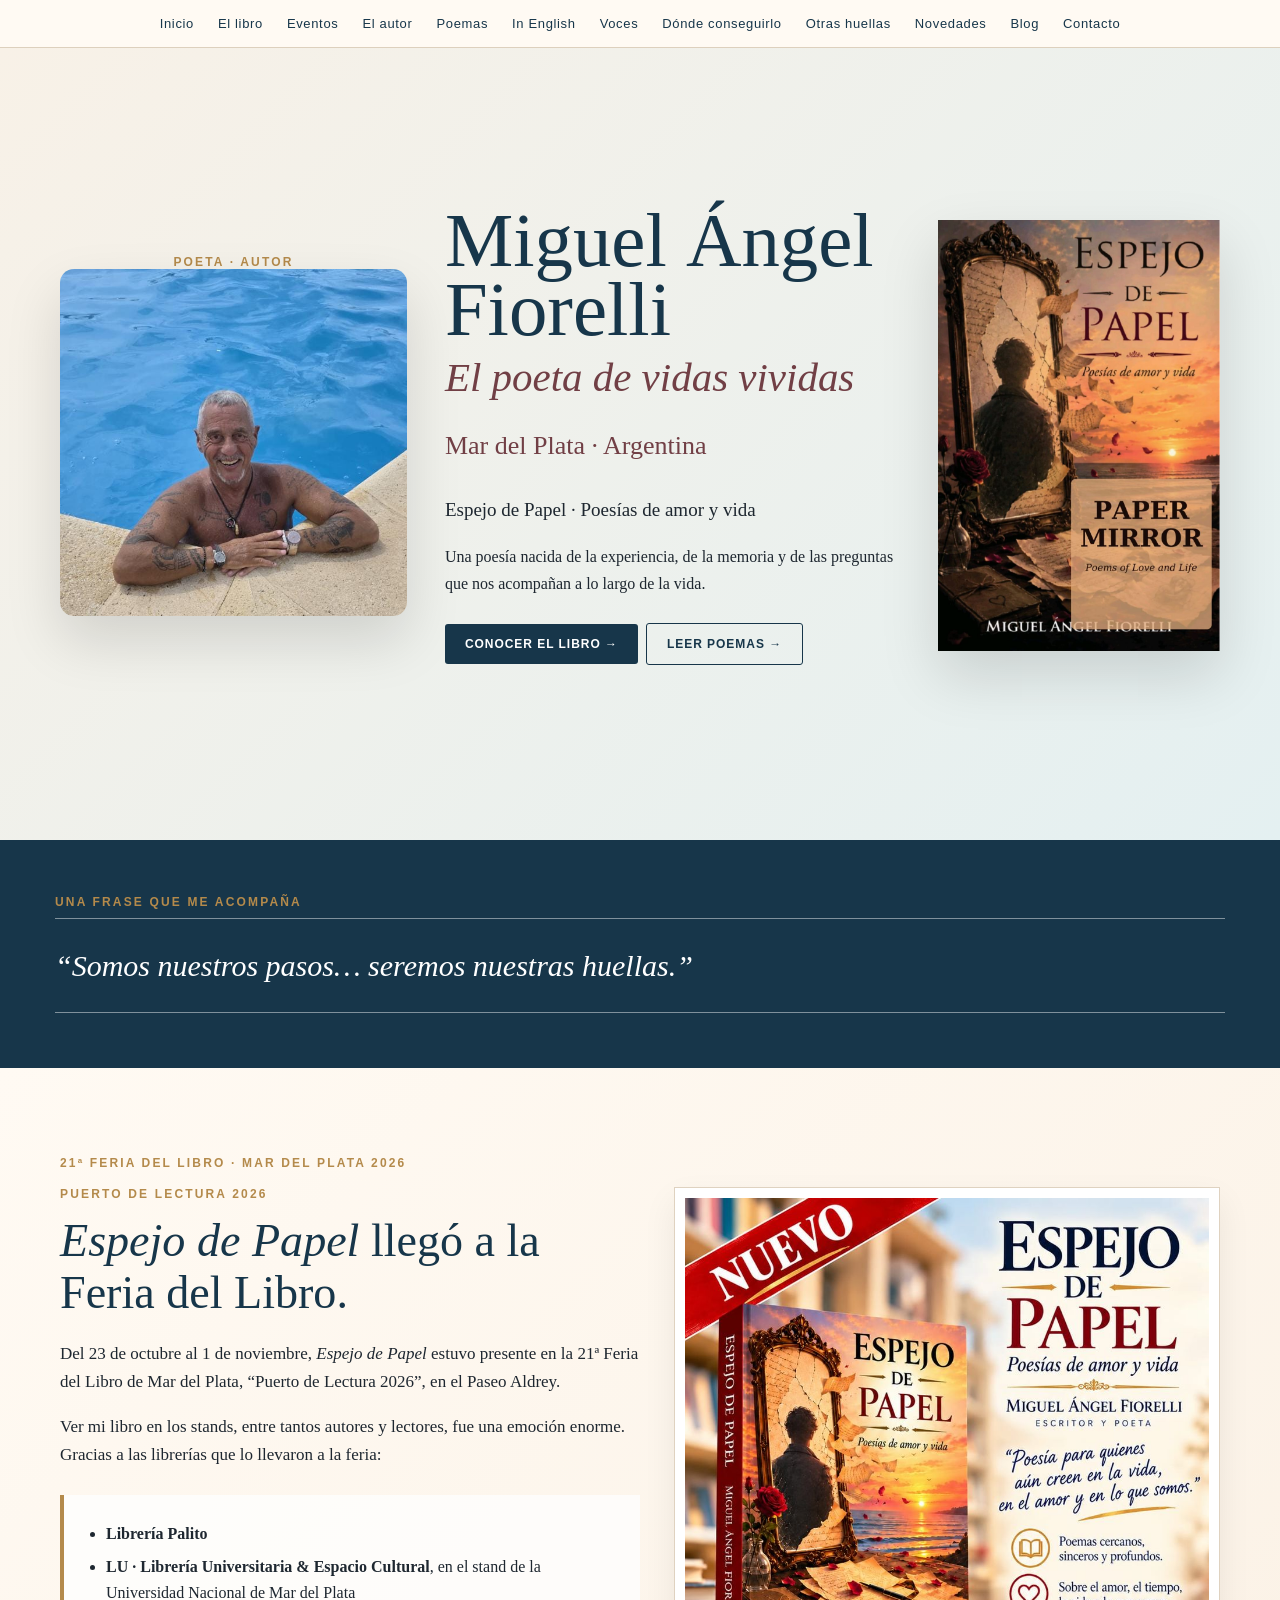
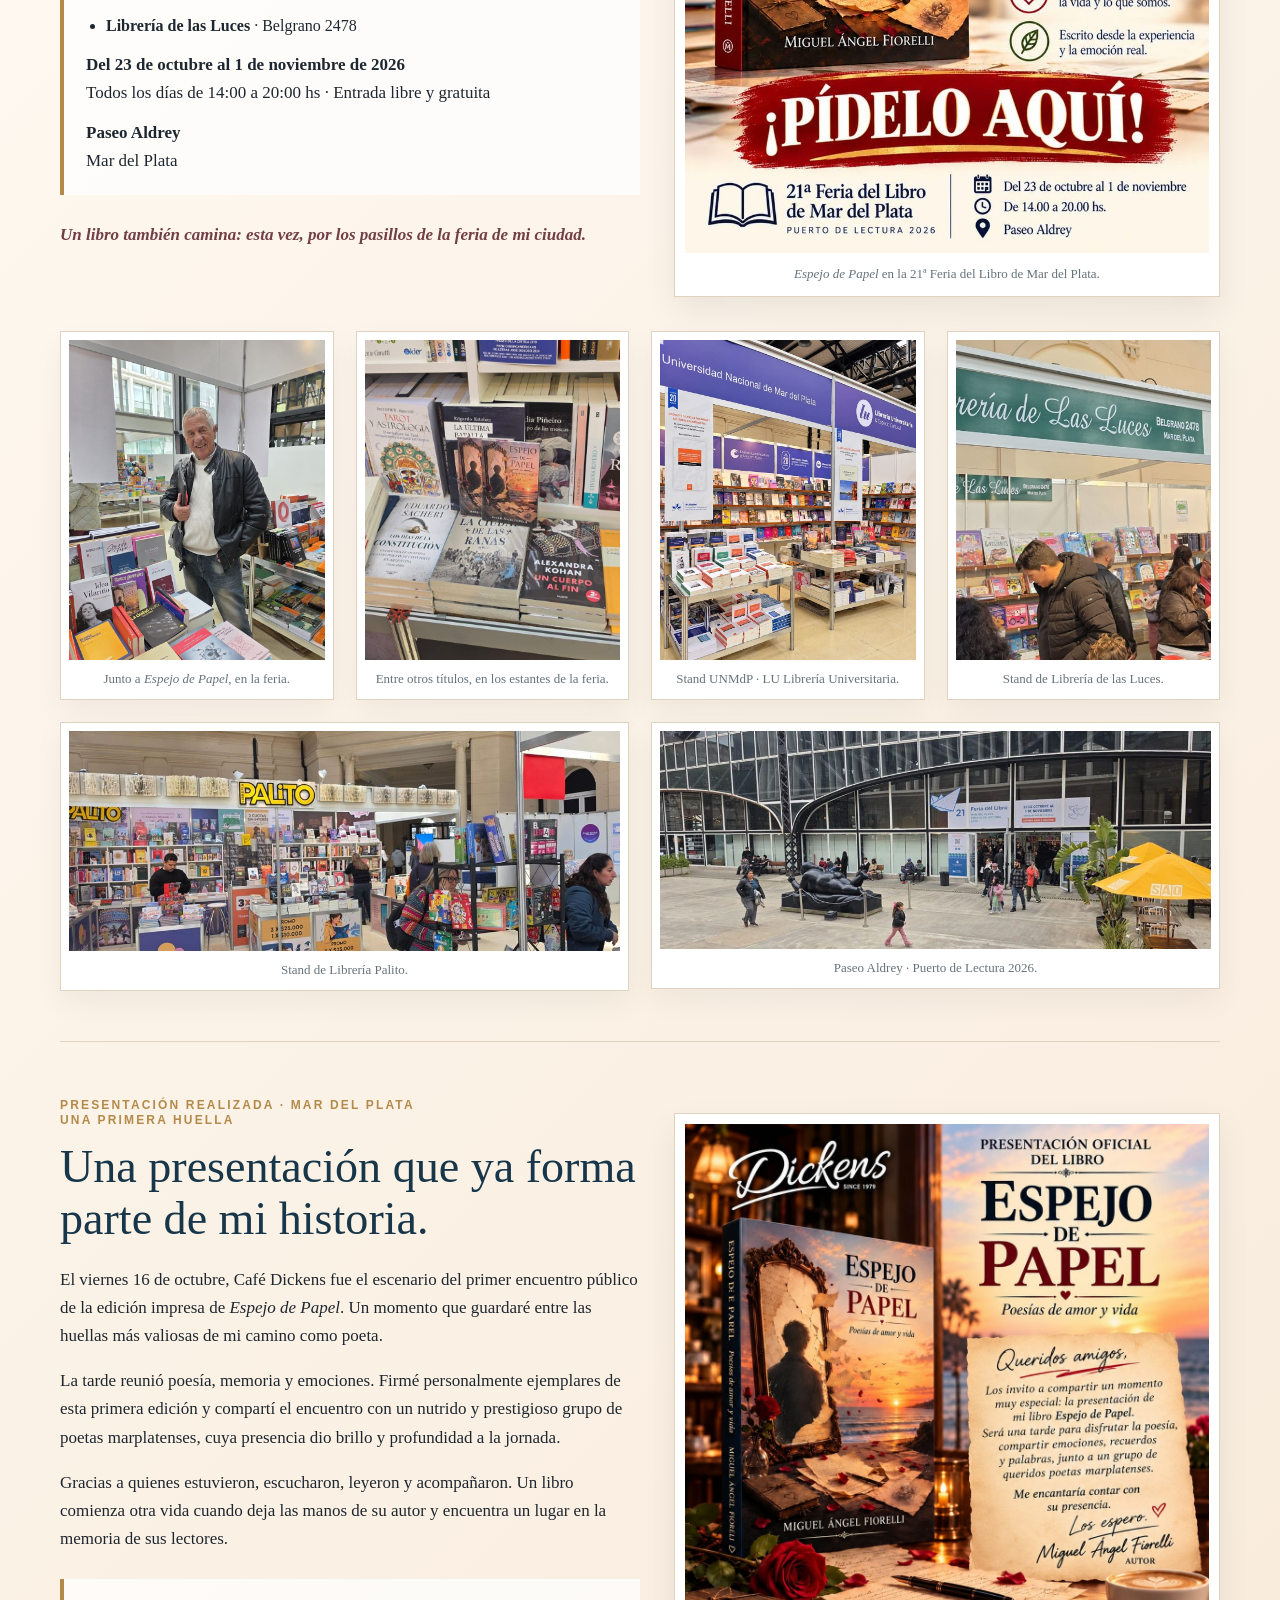
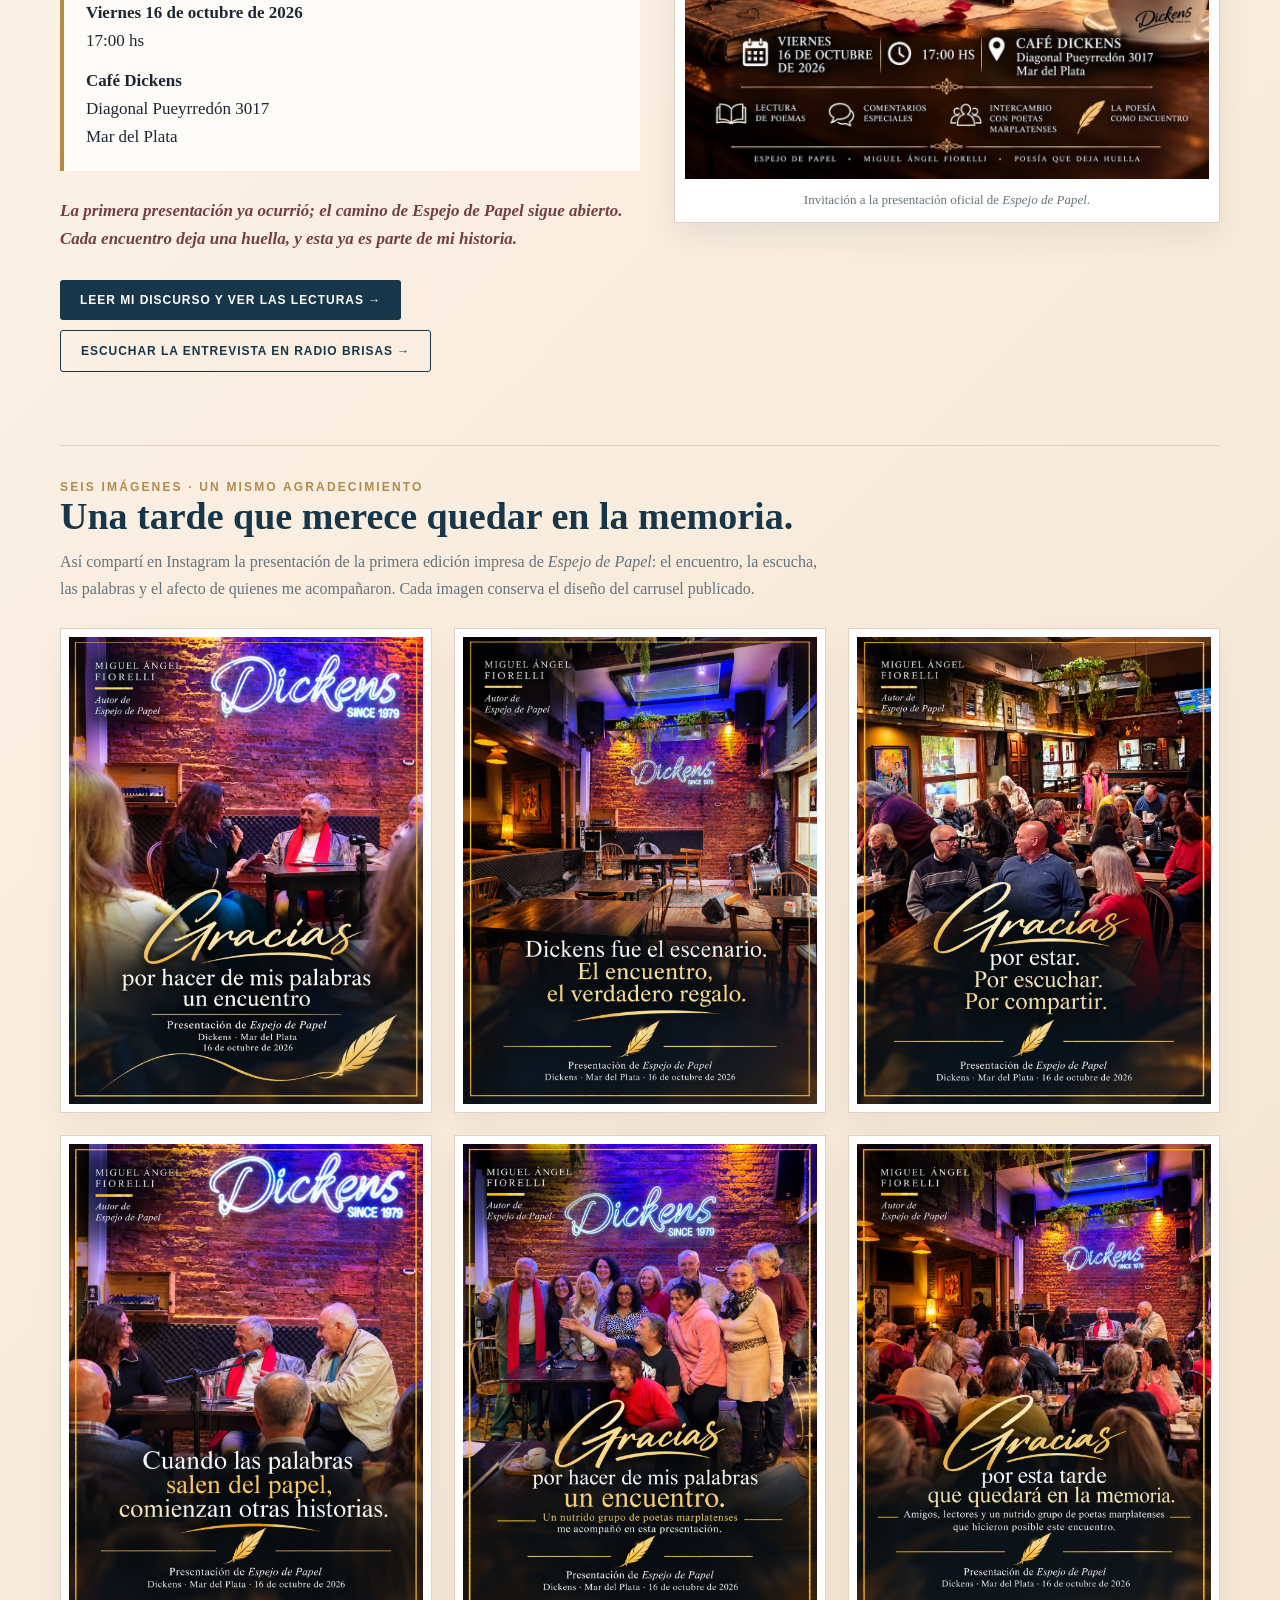
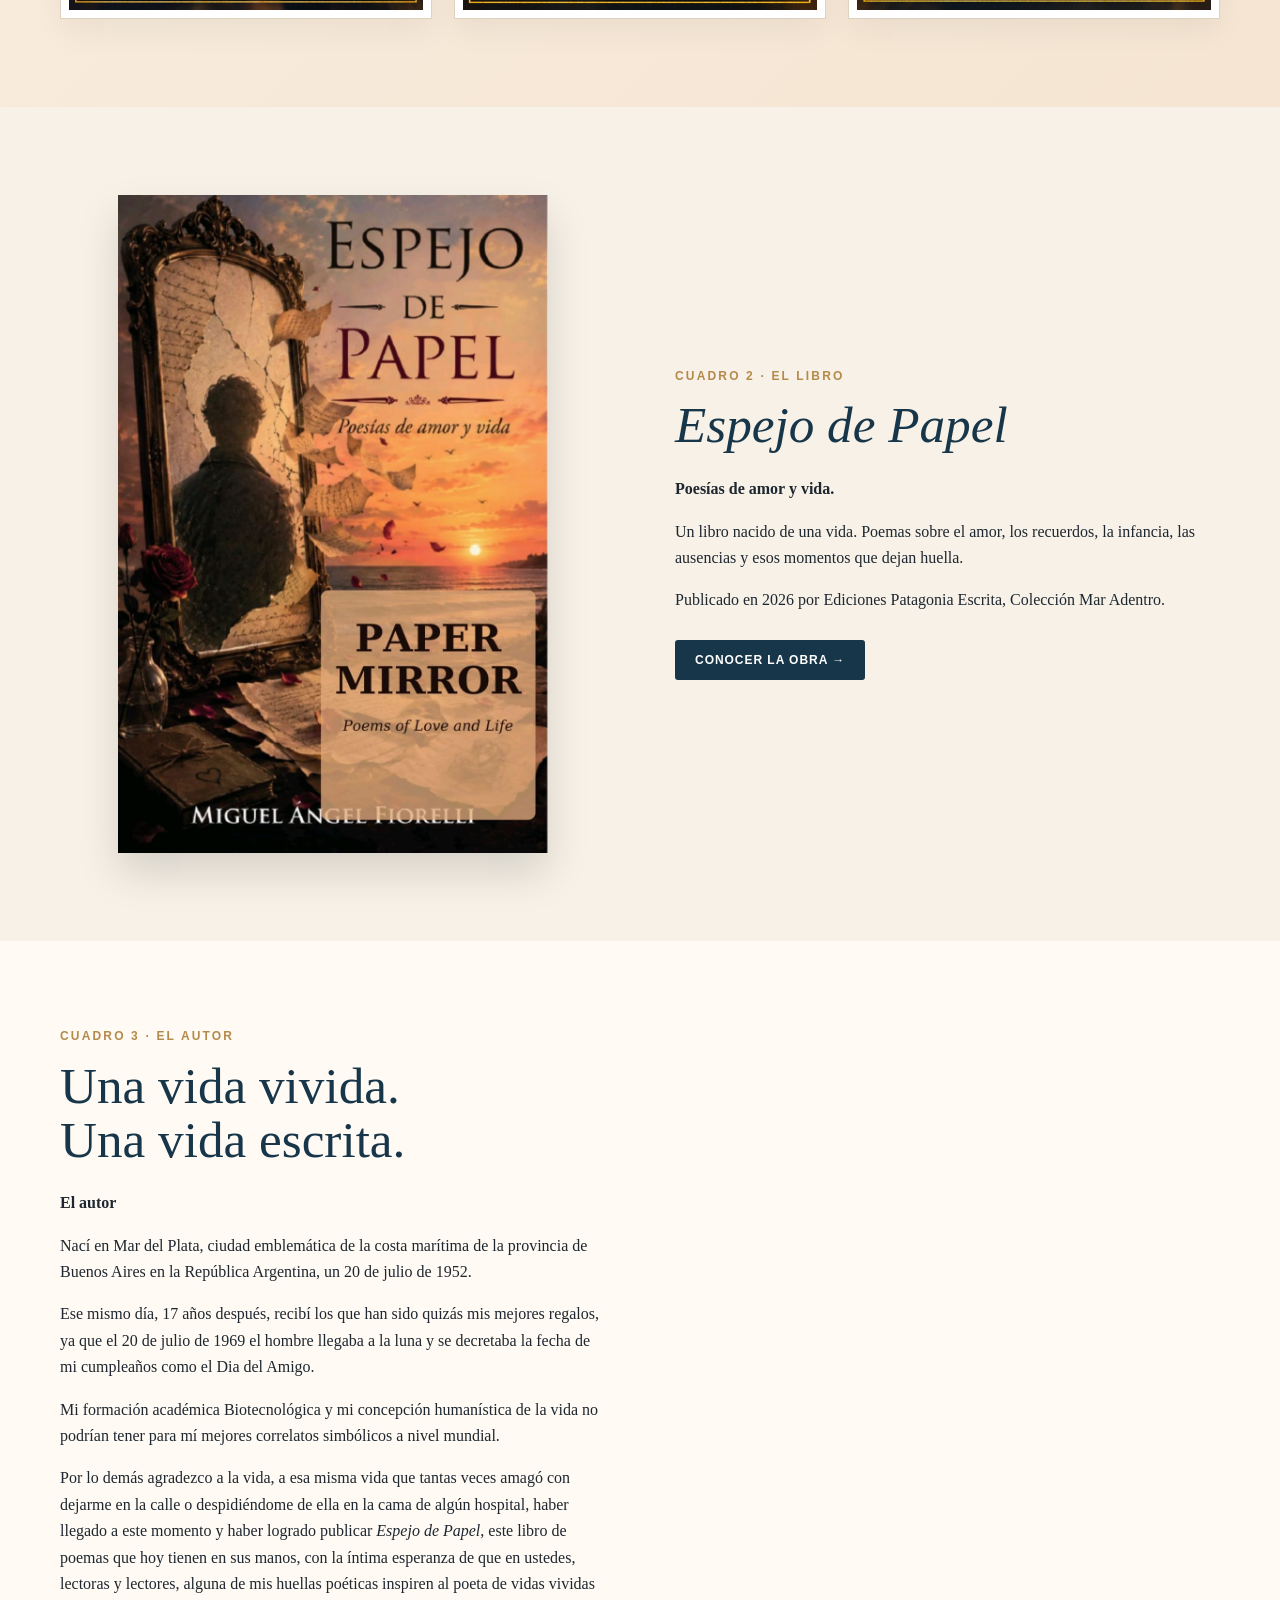
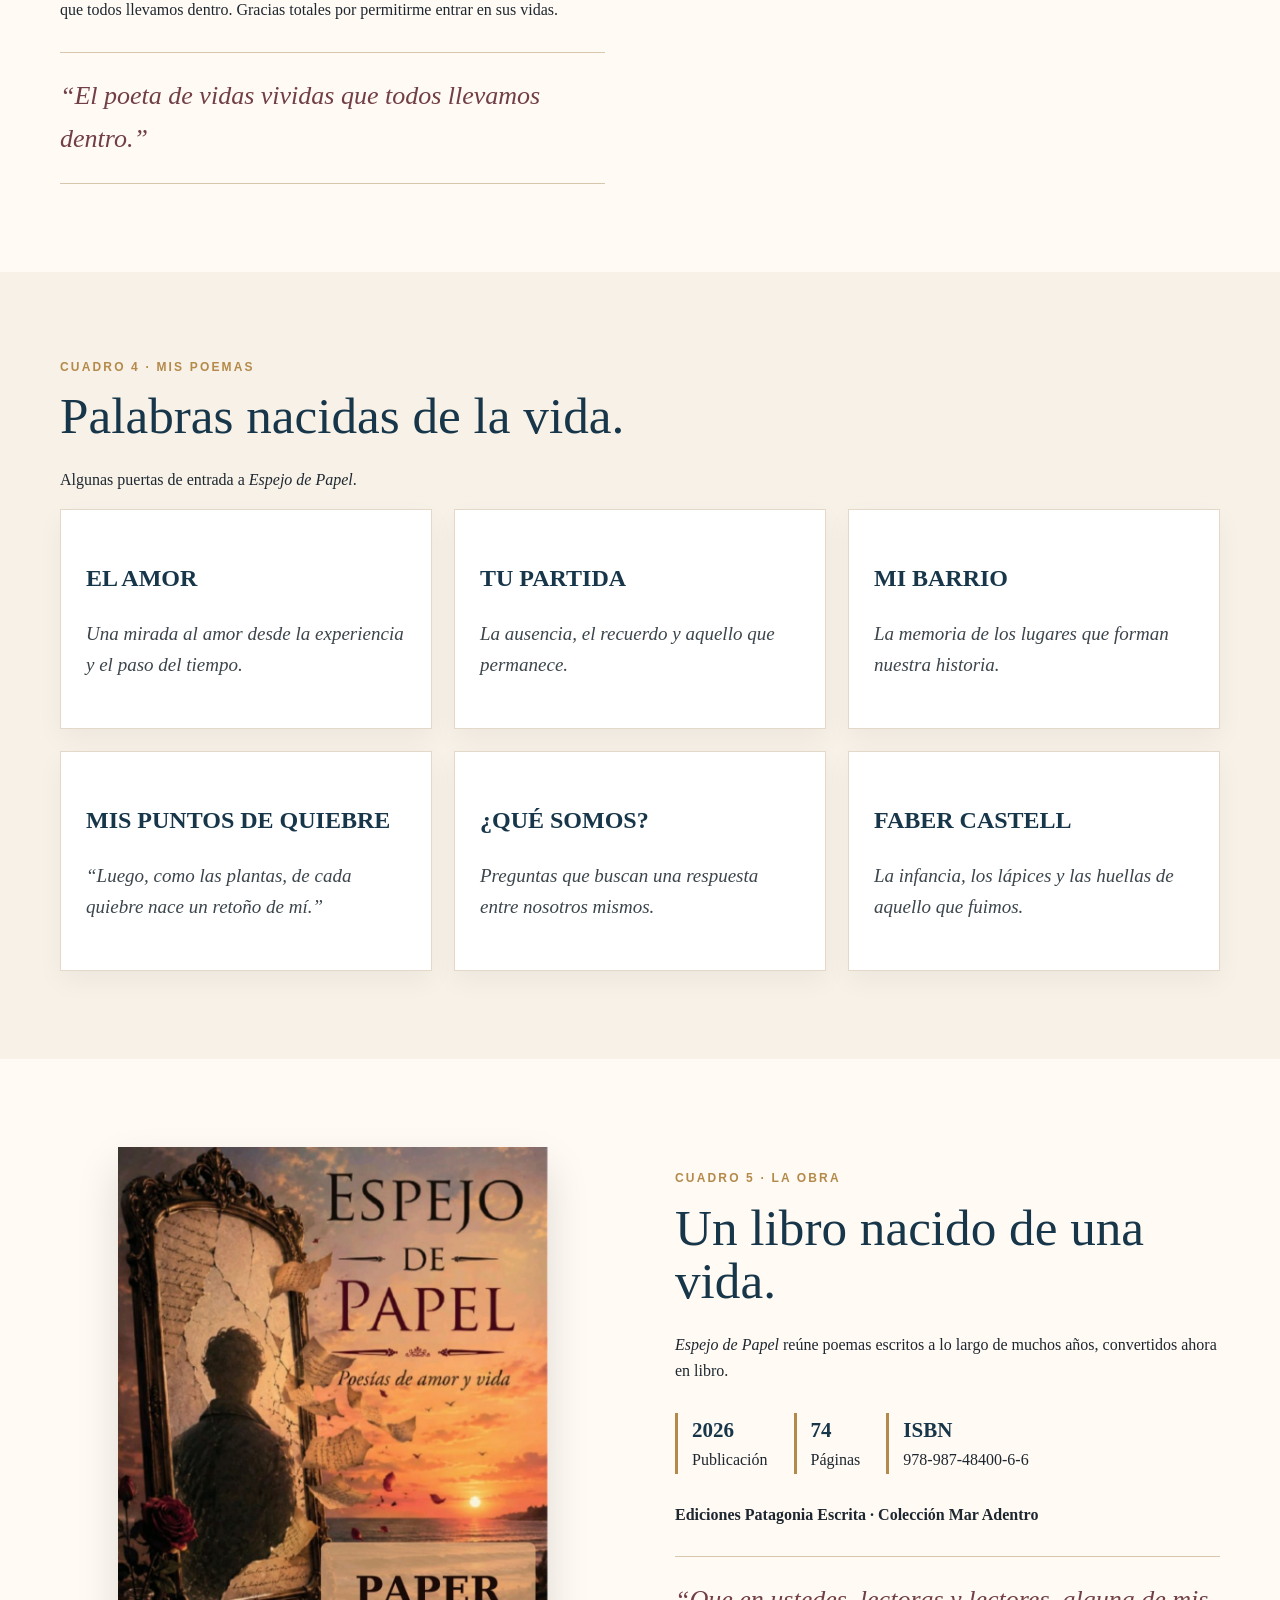
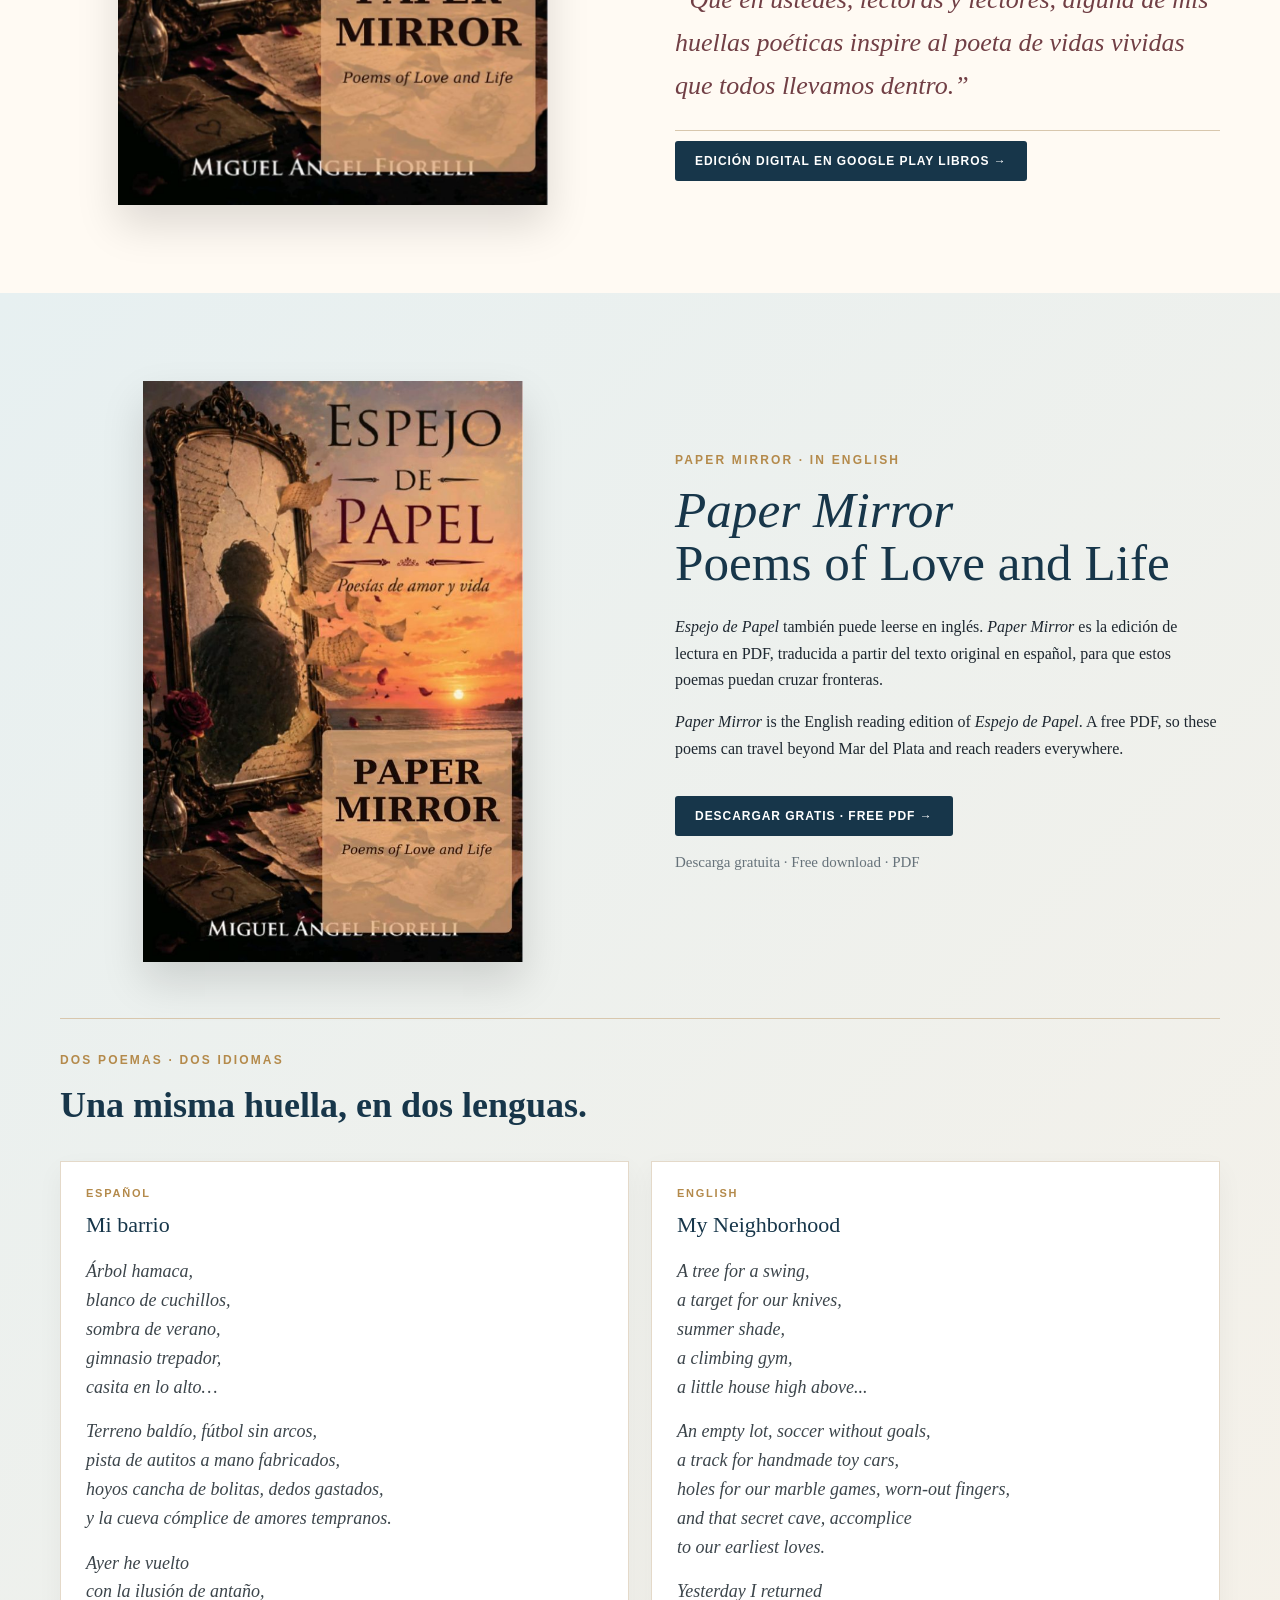
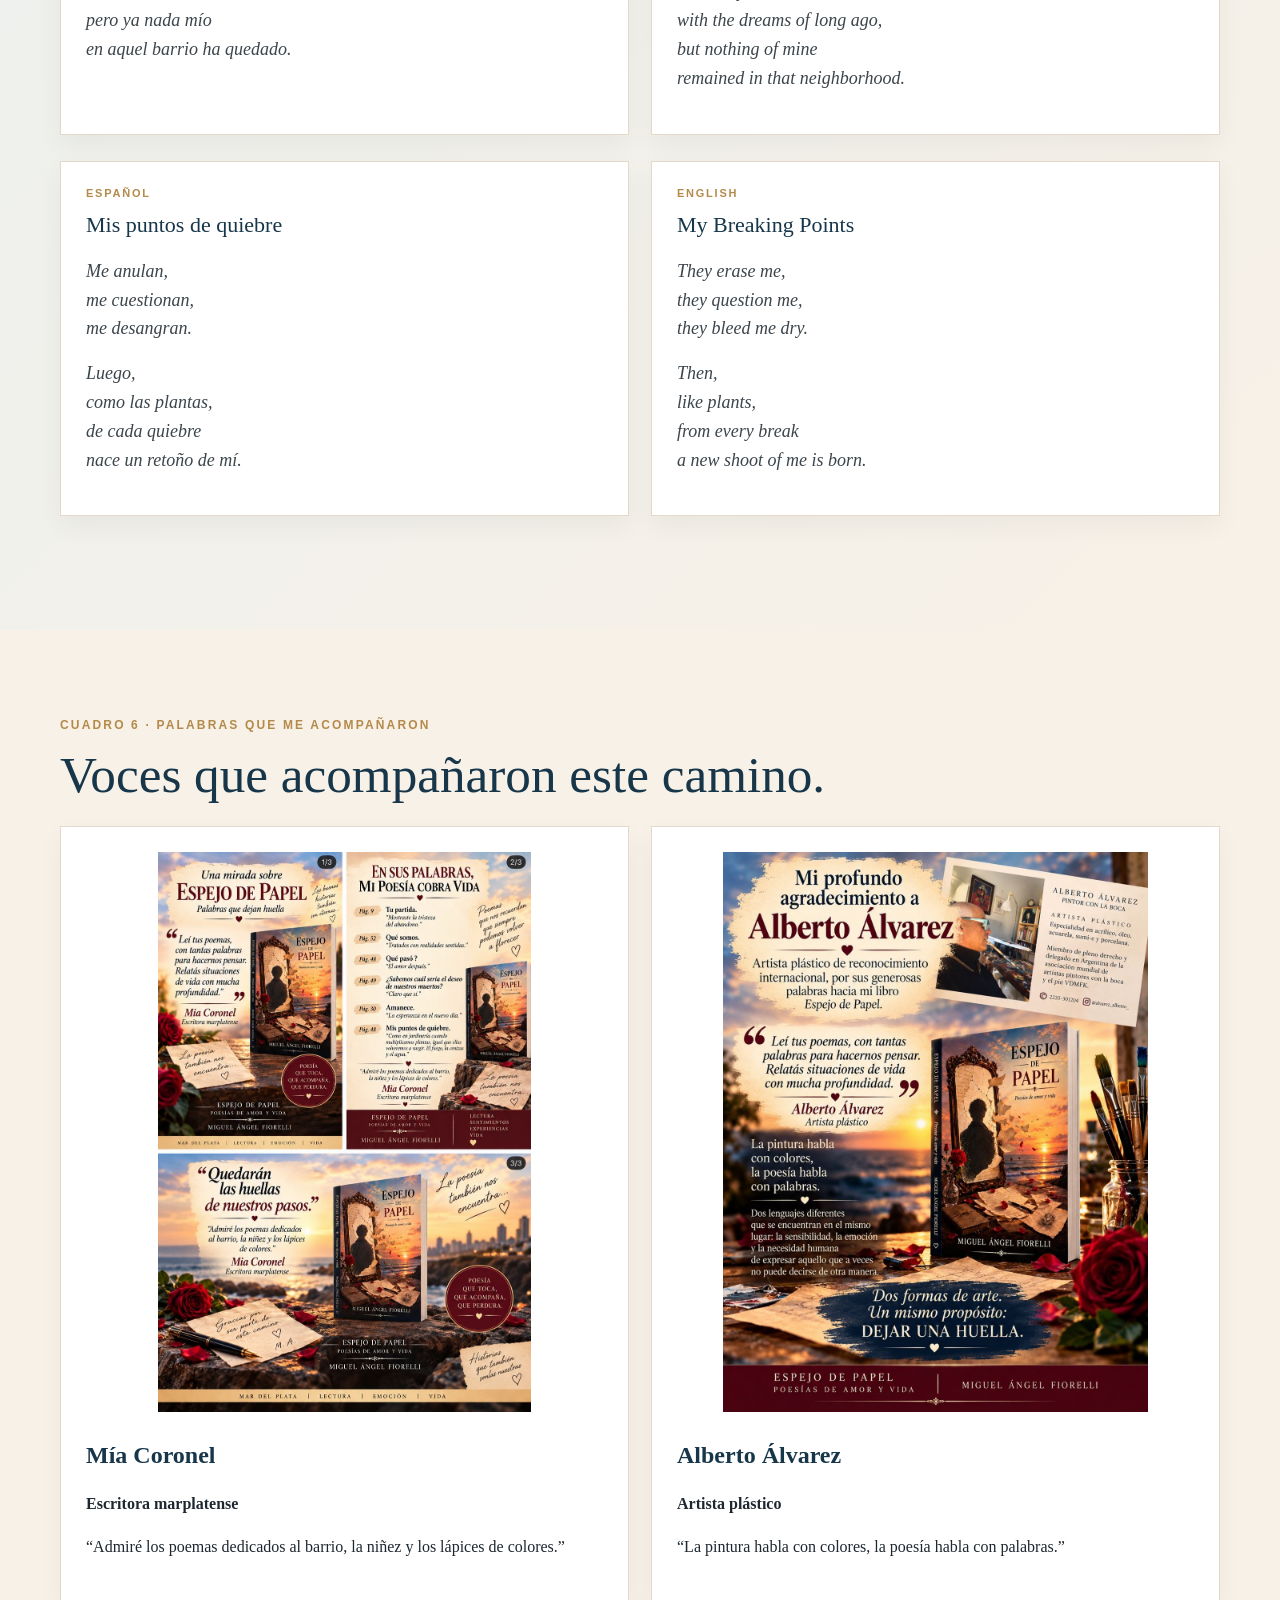
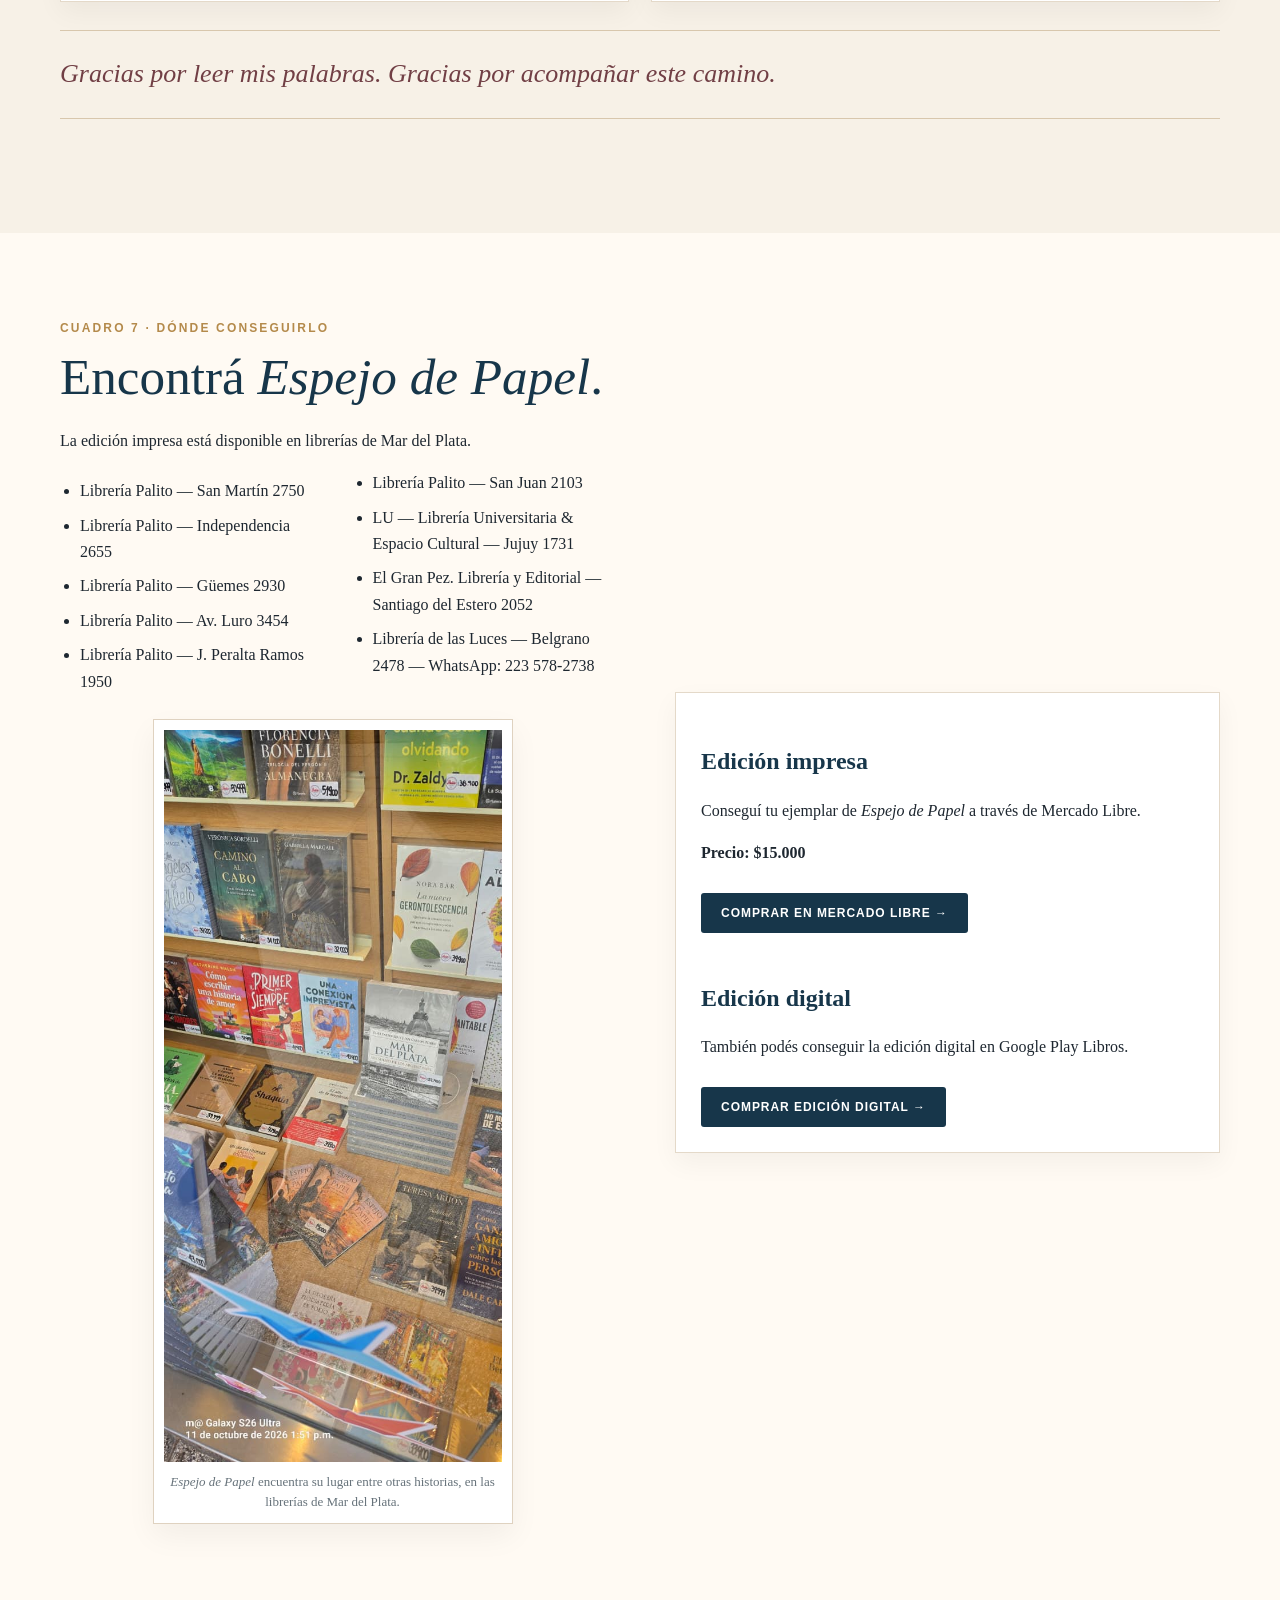
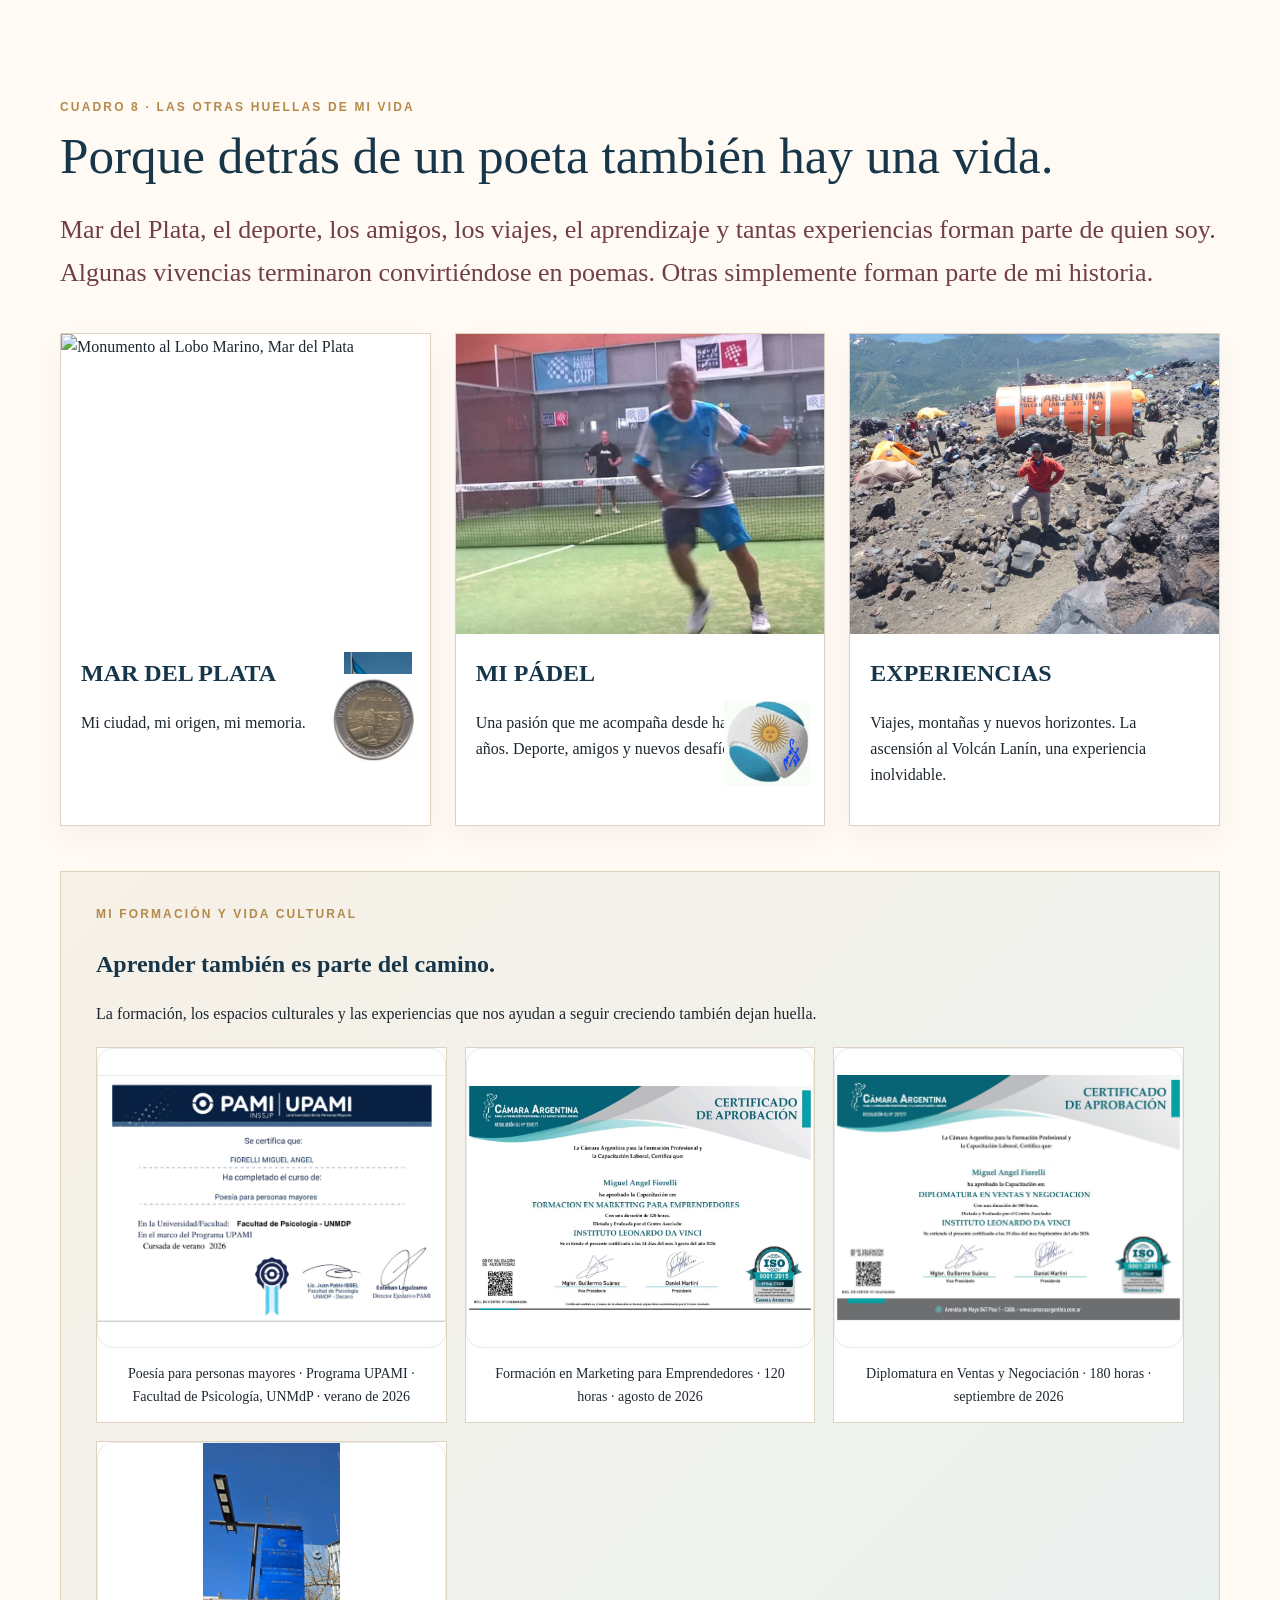
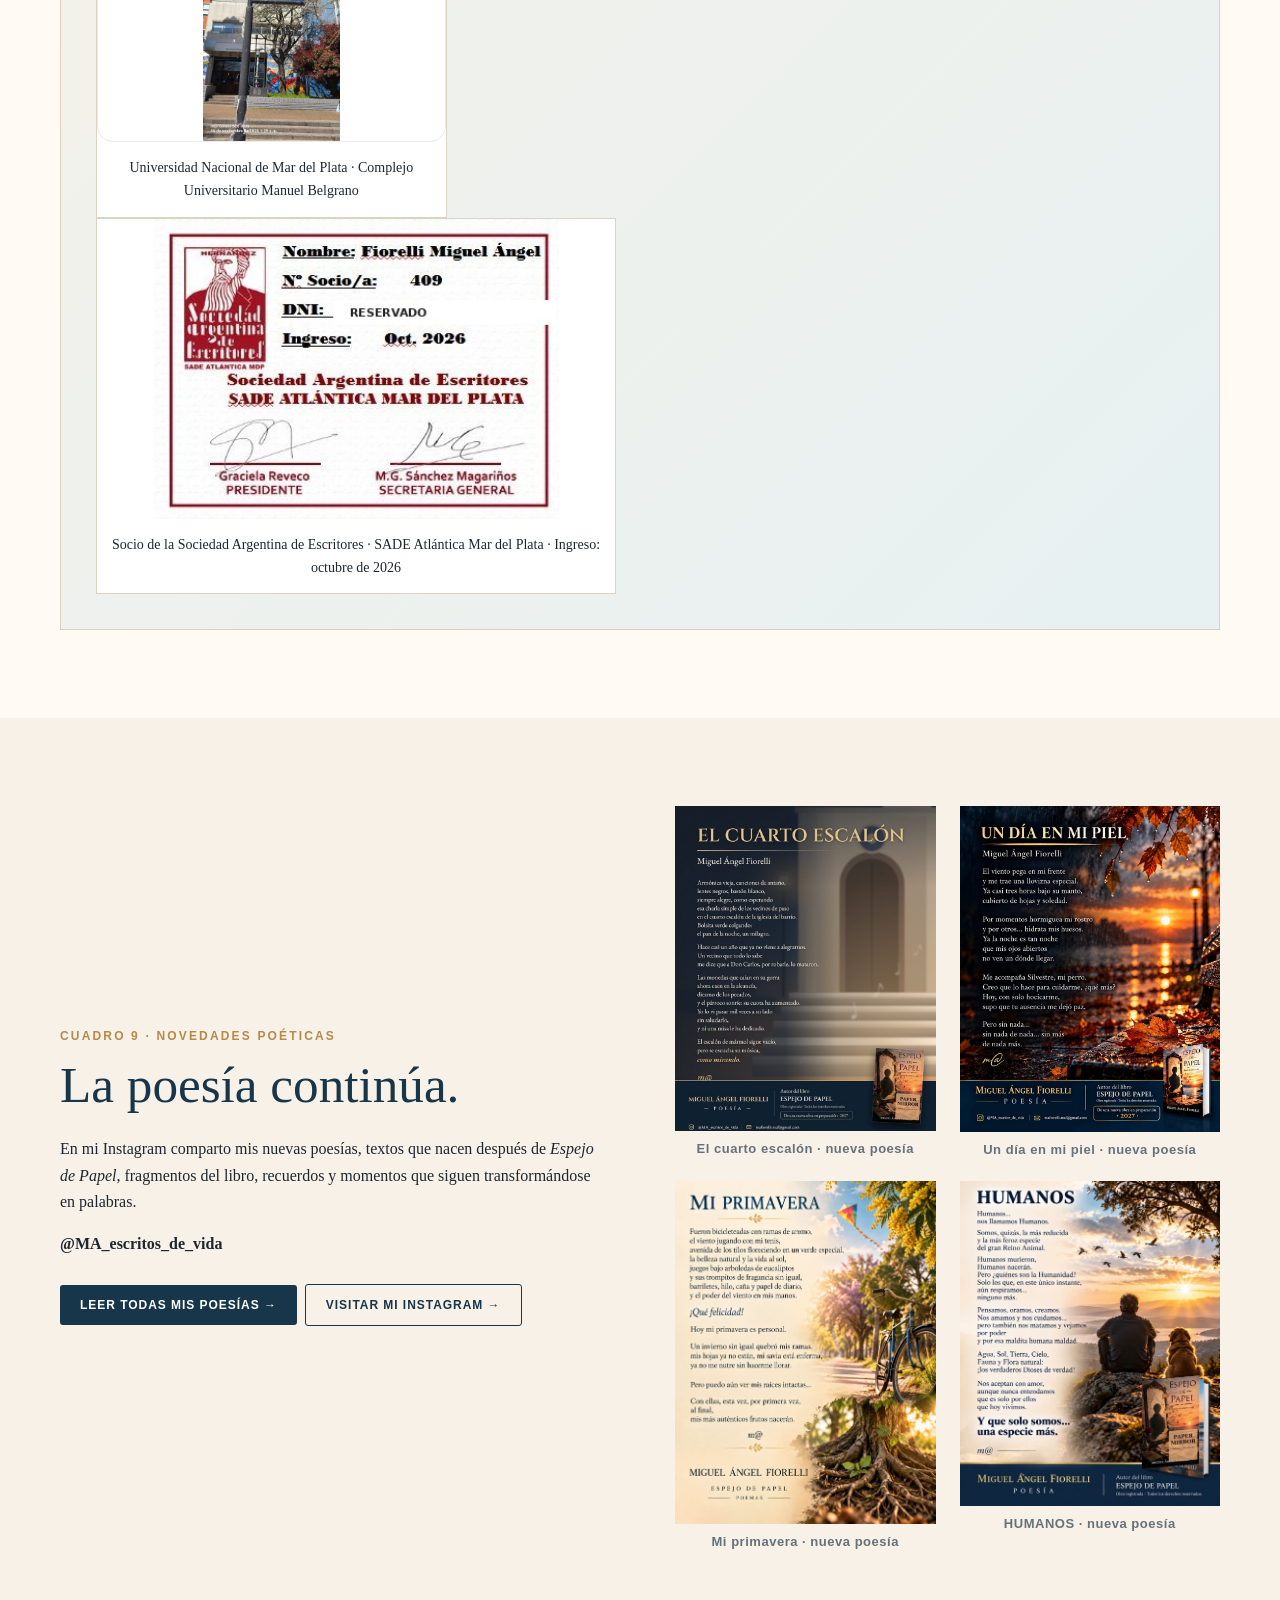
==== index.html @ fbf4d945 "Add files via upload" ====
<!DOCTYPE html>

<html lang="es"><head><meta charset="utf-8"/><meta content="width=device-width,initial-scale=1" name="viewport"/><meta content="Miguel Ángel Fiorelli — poeta, autor de Espejo de Papel." name="description"/><title>Miguel Ángel Fiorelli · Espejo de Papel</title><style>
:root{--ink:#1e2730;--navy:#17364a;--gold:#b48a4b;--paper:#f7f1e7;--cream:#fffaf3;--sea:#dfeff2;--wine:#713f45;--muted:#66727a}
*{box-sizing:border-box}html{scroll-behavior:smooth}body{margin:0;color:var(--ink);font-family:Georgia,'Times New Roman',serif;background:var(--cream);line-height:1.65}a{color:inherit}img{max-width:100%;display:block}.nav{position:sticky;top:0;z-index:50;background:rgba(255,250,243,.96);backdrop-filter:blur(8px);border-bottom:1px solid #ddd0bd;display:flex;justify-content:center;gap:24px;padding:13px 18px;font-family:Arial,sans-serif}.nav a{text-decoration:none;font-size:13px;letter-spacing:.05em;color:var(--navy)}.nav a:hover{color:var(--gold)}section{padding:88px max(24px,calc((100% - 1160px)/2))}.hero{min-height:92vh;display:grid;grid-template-columns:1.05fr .95fr;gap:60px;align-items:center;background:linear-gradient(135deg,#f9f1e4,#e7f0f0)}.eyebrow{font:700 12px/1.2 Arial,sans-serif;letter-spacing:.18em;color:var(--gold);text-transform:uppercase}.hero h1{font-size:clamp(54px,8vw,104px);line-height:.9;margin:20px 0;color:var(--navy);font-weight:500}.hero h1 em{font-weight:400;color:var(--wine)}.lead{font-size:26px;color:var(--wine)}.intro{font-size:19px;max-width:620px}.hero-book{display:flex;justify-content:center}.hero-book img{width:min(410px,82%);box-shadow:0 25px 55px #0002}.btn{display:inline-block;padding:13px 20px;border-radius:3px;background:var(--navy);color:white;text-decoration:none;font:700 12px Arial,sans-serif;letter-spacing:.08em;margin:10px 8px 0 0}.btn.alt{background:transparent;color:var(--navy);border:1px solid var(--navy)}.quote{font-size:26px;font-style:italic;color:var(--wine);padding:22px 0;border-top:1px solid #d8c7ad;border-bottom:1px solid #d8c7ad;margin-top:28px}.two{display:grid;grid-template-columns:1fr 1fr;gap:70px;align-items:center}.paper{background:var(--paper)}h2{font-size:clamp(34px,4vw,55px);line-height:1.05;color:var(--navy);font-weight:500;margin:15px 0 24px}h3{font-size:24px;color:var(--navy);margin-bottom:8px}.author-photo img{width:100%;max-width:470px;margin:auto;border-radius:4px;box-shadow:0 18px 40px #0002}.book{width:min(430px,100%);margin:auto;box-shadow:0 20px 40px #0002}.stats{display:flex;gap:26px;flex-wrap:wrap;margin:28px 0}.stat{border-left:3px solid var(--gold);padding-left:14px}.stat b{display:block;color:var(--navy);font-size:21px}.poem-grid,.voice-grid,.photo-grid,.cert-grid{display:grid;grid-template-columns:repeat(3,1fr);gap:22px}.card{background:white;padding:25px;border:1px solid #e4d9c9;box-shadow:0 10px 25px #0000000c}.poem-card{min-height:220px}.poem-card p{font-style:italic;font-size:19px;color:#3c454b}.featured{background:var(--navy);color:white;padding:55px}.featured h2,.featured h3{color:white}.voices img{width:100%;height:auto;max-height:720px;object-fit:contain;background:#fff}.voice-grid{grid-template-columns:1fr 1fr}.stores{columns:2;column-gap:60px;padding-left:20px}.stores li{margin:8px 0}.personal{background:linear-gradient(#eef5f4,#f8f0e5)}.photo-grid{grid-template-columns:repeat(3,1fr)}.photo-card{overflow:hidden;background:white;border:1px solid #ddd2c4}.photo-card img{width:100%;height:230px;object-fit:cover}.photo-card figcaption{padding:16px}.cert-grid{grid-template-columns:1fr 1fr}.cert-card img{width:100%;height:330px;object-fit:contain;background:white}.cert-card figcaption{padding:15px;text-align:center}.sade-card{max-width:520px;margin:28px auto 0}.instagram{background:var(--paper)}.ig-grid{display:grid;grid-template-columns:1fr 1fr;gap:24px}.ig-grid img{width:100%;height:auto;max-height:850px;object-fit:contain;background:#fff}.ig-work{margin:0;min-width:0;display:flex;flex-direction:column;align-items:stretch}.ig-work figcaption{font:600 13px Arial,sans-serif;color:var(--muted);text-align:center;padding:10px 4px 0;letter-spacing:.04em}.contact{background:var(--navy);color:white;text-align:center}.contact h2{color:white}.contact .quote{color:#f4d8a6;border-color:#587080}.contact .btn{background:#fff;color:var(--navy)}.whatsapp{font:700 19px Arial,sans-serif;margin:20px}.footer{background:#102532;color:#d9e1e5;text-align:center;padding:25px;font:13px Arial,sans-serif}.small{color:var(--muted);font-size:14px}@media(max-width:800px){.nav{gap:10px;overflow:auto;justify-content:flex-start}.nav a{white-space:nowrap;font-size:11px}.hero,.two,.voice-grid,.ig-grid,.cert-grid{grid-template-columns:1fr}.hero{min-height:auto;padding-top:70px}.poem-grid,.photo-grid{grid-template-columns:1fr 1fr}.stores{columns:1}.cert-card img{height:auto}}
@media(max-width:520px){section{padding:65px 18px}.poem-grid,.photo-grid{grid-template-columns:1fr}.hero h1{font-size:58px}}

.hero-real{grid-template-columns:.8fr 1.05fr .65fr;gap:38px;min-height:88vh;padding-top:70px;background:linear-gradient(135deg,#f8f1e7 0%,#e4f0f1 100%)}.hero-person{display:flex;flex-direction:column;align-items:center;justify-content:center}.hero-miguel{width:min(420px,100%);aspect-ratio:1/1;object-fit:cover;border-radius:14px;box-shadow:0 25px 55px #0002}.hero-copy{text-align:left}.hero-copy h1{font-size:clamp(48px,6vw,82px);margin:0 0 12px}.hero-sub{font-size:clamp(28px,3.2vw,46px);font-style:italic;color:var(--wine);line-height:1.05}.hero-book img{width:min(330px,100%)}.real-photo img{width:min(520px,100%);aspect-ratio:1/1;object-fit:cover}.bigquote{font-size:30px;margin-top:8px}.life-grid{display:grid;grid-template-columns:repeat(3,1fr);gap:24px;margin-top:38px}.life-card{background:#fff;border:1px solid #dfd2c0;box-shadow:0 12px 28px #0000000b;overflow:hidden}.life-card>img{width:100%;height:300px;object-fit:cover}.life-body{padding:20px;position:relative}.life-body h3{margin-top:0}.mini-flag{width:68px!important;height:auto!important;object-fit:contain!important;position:absolute;right:18px;top:18px}.coin{width:88px!important;height:88px!important;object-fit:contain!important;position:absolute;right:12px;bottom:10px}.ball{width:86px!important;height:86px!important;object-fit:contain!important;position:absolute;right:14px;bottom:12px}.formation{margin-top:45px;padding:35px;background:linear-gradient(135deg,#f7f1e7,#e7f1f2);border:1px solid #ddd0bd}.two-certs{margin-top:20px}.cert-card{margin:0;background:#fff;border:1px solid #ddd2c4}.cert-card img{height:300px;object-fit:contain}.cert-card figcaption{padding:14px;text-align:center;font-size:14px}.closing{padding:55px max(24px,calc((100% - 1160px)/2));background:#102532}.closing-grid{display:grid;grid-template-columns:1fr 1fr;gap:30px;align-items:stretch}.closing-card{background:#fffaf3;padding:28px}.closing-card>img{width:100%;max-height:420px;object-fit:contain;background:#fff}.closing-text{font-size:19px;color:var(--wine);font-style:italic}.moon-card{display:flex;align-items:center;justify-content:center;background:#050505}.moon-card img{max-height:520px;object-fit:contain}@media(max-width:900px){.hero-real{grid-template-columns:1fr;text-align:center}.hero-copy{text-align:center}.hero-book img{width:min(300px,70%)}.life-grid,.closing-grid{grid-template-columns:1fr}.life-card>img{height:auto;max-height:420px}.two-certs{grid-template-columns:1fr}}

/* Actualización octubre 2026: sección Eventos e imágenes completas en pantallas pequeñas. */
.events { background: linear-gradient(135deg, #fffaf3 0%, #f5e5d2 100%); }
.event-layout { display: grid; grid-template-columns: minmax(0, 1.03fr) minmax(0, .97fr); gap: 34px; align-items: start; }
.event-copy { min-width: 0; }
.event-copy h2 { font-size: clamp(30px, 3.6vw, 48px); line-height: 1.12; margin: 14px 0 22px; }
.event-copy p { font-size: 17px; }
.event-details { margin: 26px 0; padding: 20px 22px; background: rgba(255,255,255,.74); border-left: 4px solid var(--gold); }
.event-details p { margin: 0 0 12px; }
.event-details p:last-child { margin-bottom: 0; }
.event-signoff { color: var(--wine); font-style: italic; font-weight: 600; }
.event-poster { margin: 0; width: 100%; min-width: 0; padding: 10px; border: 1px solid #dfd2c0; background: #fff; box-shadow: 0 14px 32px #00000012; }
.event-poster img { display: block; width: 100%; height: auto; max-height: none; object-fit: contain; object-position: center; }
.event-poster figcaption { padding: 10px 6px 2px; text-align: center; color: var(--muted); font-size: 13px; }
.formation .cert-grid { grid-template-columns: repeat(3, minmax(0, 1fr)); }
.formation .cert-card { min-width: 0; overflow: hidden; }
.formation .cert-card img { display: block; width: 100%; max-width: 100%; height: 300px; object-fit: contain; object-position: center; background: #fff; }
/* Evita el recorte lateral de los comentarios, en particular el de Alberto Álvarez. */
.voices .card img { display: block; width: 100%; max-width: 100%; height: auto; max-height: 560px; object-fit: contain; object-position: center center; background: #fff; }
@media (max-width: 800px) {
  .event-layout { grid-template-columns: minmax(0, 1fr); gap: 24px; }
  .event-poster { width: 100%; max-width: 620px; margin: 0 auto; }
  .formation .cert-grid { grid-template-columns: repeat(2, minmax(0, 1fr)); }
  .event-copy h2 { font-size: clamp(29px, 6vw, 42px); }
}
@media (max-width: 520px) {
  html, body { max-width: 100%; overflow-x: hidden; }
  section { padding-left: 16px; padding-right: 16px; }
  .event-poster { padding: 6px; }
  .event-poster img { height: auto; max-width: 100%; object-fit: contain; }
  .event-copy p { font-size: 16px; }
  .event-details { padding: 16px; }
  .formation .cert-grid { grid-template-columns: minmax(0, 1fr); }
  .formation .cert-card img { height: auto; max-height: none; object-fit: contain; }
  .voices .card img { height: auto; max-height: none; object-fit: contain; }
  .life-card > img, .photo-card img, .ig-grid img, .closing-card > img { height: auto; max-height: none; object-fit: contain; }
}


/* Foto real de librería: mantener la imagen completa en escritorio y celular. */
.store-photo { margin: 24px auto 0; max-width: 360px; padding: 10px; background: #fff; border: 1px solid #dfd2c0; box-shadow: 0 12px 28px #0000000d; }
.store-photo img { display: block; width: 100%; max-width: 100%; height: auto; object-fit: contain; object-position: center; }
.store-photo figcaption { padding: 10px 4px 2px; text-align: center; color: var(--muted); font-size: 13px; line-height: 1.5; }
@media (max-width: 520px) { .store-photo { max-width: 100%; padding: 6px; } .store-photo img { height: auto; max-height: none; object-fit: contain; } }


/* Carrusel de Instagram de la presentación: las seis piezas completas, sin recortes. */
.event-instagram-gallery { margin-top: 56px; padding-top: 34px; border-top: 1px solid #dfd2c0; }
.event-instagram-gallery h3 { margin: 0 0 10px; color: var(--navy); font-size: clamp(25px, 3.3vw, 38px); line-height: 1.18; }
.event-instagram-gallery .gallery-intro { max-width: 760px; margin: 0 0 26px; color: var(--muted); }
.event-gallery-grid { display: grid; grid-template-columns: repeat(3, minmax(0, 1fr)); gap: 22px; align-items: start; }
.event-gallery-card { min-width: 0; margin: 0; padding: 8px; border: 1px solid #dfd2c0; background: #fff; box-shadow: 0 12px 28px #0000000d; }
.event-gallery-card img { display: block; width: 100%; max-width: 100%; height: auto; object-fit: contain; object-position: center; }
.event-gallery-card figcaption { padding: 10px 5px 2px; color: var(--muted); font-size: 13px; line-height: 1.45; text-align: center; }
/* Los teléfonos y contactos de la sección de librerías se ven sin subrayado. */
#donde .stores a, #donde .stores a[href^="tel:"], #donde .stores a[href*="wa.me"], a[href^="tel:"] { text-decoration: none !important; border-bottom: 0 !important; }
@media (max-width: 900px) { .event-gallery-grid { grid-template-columns: repeat(2, minmax(0, 1fr)); gap: 16px; } }
@media (max-width: 560px) { .event-instagram-gallery { margin-top: 40px; padding-top: 26px; } .event-gallery-grid { grid-template-columns: 1fr; gap: 18px; } .event-gallery-card { width: 100%; padding: 6px; } .event-gallery-card img { height: auto; max-height: none; object-fit: contain; } .event-gallery-card figcaption { font-size: 13px; } }



/* Actualización 30 de octubre de 2026: Espejo de Papel en la 21ª Feria del Libro de Mar del Plata. */
.fair-block { margin-bottom: 56px; padding-bottom: 50px; border-bottom: 1px solid #dfd2c0; }
.fair-stores { margin: 0 0 12px; padding-left: 20px; }
.fair-stores li { margin: 6px 0; }
.fair-block > .eyebrow { margin-bottom: 16px; }
.fair-block .event-gallery-grid { margin-top: 34px; }
.fair-block .fair-portraits { grid-template-columns: repeat(4, minmax(0, 1fr)); }
.fair-block .fair-portraits img { aspect-ratio: 4 / 5; object-fit: cover; }
.fair-block .fair-wide { grid-template-columns: repeat(2, minmax(0, 1fr)); margin-top: 22px; }
@media (max-width: 900px) { .fair-block .fair-portraits { grid-template-columns: repeat(2, minmax(0, 1fr)); } }
@media (max-width: 560px) { .fair-block .fair-portraits, .fair-block .fair-wide { grid-template-columns: 1fr; } .fair-block .fair-portraits img { aspect-ratio: auto; object-fit: contain; } }
/* Actualización 30 de octubre de 2026: sección Paper Mirror, edición en inglés. */
.english { background: linear-gradient(135deg, #e7f0f1 0%, #f8f1e7 100%); }
.english-cover { margin: 0; }
.english-cover img { width: min(380px, 100%); margin: auto; box-shadow: 0 20px 40px #0002; }
.english .btn { margin-top: 18px; }
.english-note { color: var(--muted); font-size: 15px; margin-top: 14px; }
.bilingual { margin-top: 56px; padding-top: 34px; border-top: 1px solid #d8c7ad; }
.bilingual > h3 { font-size: clamp(25px, 3.3vw, 36px); margin: 8px 0 26px; }
.poem-pair { display: grid; grid-template-columns: 1fr 1fr; gap: 22px; margin-bottom: 26px; }
.poem-pair .card { min-width: 0; }
.poem-pair .lang { font: 700 11px Arial, sans-serif; letter-spacing: .16em; color: var(--gold); text-transform: uppercase; }
.poem-pair h4 { font-size: 22px; color: var(--navy); margin: 8px 0 14px; font-weight: 500; }
.verse { margin: 0 0 16px; font-style: italic; font-size: 18px; line-height: 1.6; color: #3c454b; }
@media (max-width: 800px) { .poem-pair { grid-template-columns: 1fr; gap: 14px; } }
</style><style>
.flag-corner{position:absolute;top:18px;right:22px;width:92px;height:68px;object-fit:cover;border-radius:12px;box-shadow:0 8px 24px rgba(0,0,0,.22);border:2px solid rgba(255,255,255,.85);z-index:5}
.hero{position:relative;overflow:hidden}
.mdq-intro{display:grid;grid-template-columns:1.2fr .8fr;gap:22px;align-items:stretch}
.mdq-photo{border-radius:20px;overflow:hidden;min-height:300px;background:#eaf3f7}
.mdq-photo img{width:100%;height:100%;object-fit:cover;display:block}
.mdq-side{display:grid;grid-template-columns:1fr 1fr;gap:14px}
.mdq-side .tile{background:#fff;border:1px solid rgba(12,91,110,.14);border-radius:18px;padding:14px;display:flex;flex-direction:column;justify-content:center;align-items:center;text-align:center;box-shadow:0 10px 28px rgba(0,0,0,.07)}
.mdq-side img{max-width:100%;height:145px;object-fit:contain;border-radius:12px}
.small-credit{font-size:.72rem;color:#68757b;margin-top:8px}
.padel-grid{display:grid;grid-template-columns:1fr 1fr;gap:18px}
.padel-grid img{width:100%;height:330px;object-fit:cover;border-radius:18px}
.cert-grid{display:grid;grid-template-columns:1fr 1fr;gap:18px}
.cert-grid img{width:100%;height:300px;object-fit:contain;background:#fff;border-radius:16px;border:1px solid rgba(0,0,0,.08)}
.signature-banner{margin-top:20px;border-radius:18px;overflow:hidden}
.signature-banner img{width:100%;height:210px;object-fit:cover;display:block}
@media(max-width:800px){.flag-corner{width:72px;height:52px}.mdq-intro,.padel-grid,.cert-grid{grid-template-columns:1fr}.mdq-side{grid-template-columns:1fr 1fr}.mdq-photo{min-height:230px}}
</style>
<style id="mobile-final-fixes">
/* Ajustes finales para celular */
html,body{max-width:100%;overflow-x:hidden}
.featured .quote{color:#fff;border-color:rgba(255,255,255,.45)}
@media(max-width:800px){
  section{max-width:100%;overflow:hidden}
  .hero-real{width:100%;max-width:100%;padding-left:18px;padding-right:18px}
  .hero-miguel{max-width:100%;height:auto}
  .life-body{padding-right:20px}
  .coin,.ball{position:static!important;width:76px!important;height:76px!important;display:block;margin:14px auto 2px!important}
  .mini-flag{position:static!important;width:60px!important;margin:0 auto 10px!important}
  .mdq-side{min-width:0}
  .mdq-side .tile{min-width:0;overflow:hidden}
  .mdq-side img{height:auto;max-height:115px}
  .padel-grid img{height:auto;max-height:none;aspect-ratio:auto;object-fit:contain}
  .cert-card{overflow:hidden}
  .cert-card img,.cert-grid img{height:auto!important;max-height:none!important;object-fit:contain!important;background:transparent!important}
  .ig-grid{display:block;width:100%}
  .ig-grid img{width:100%!important;height:auto!important;max-height:none!important;object-fit:contain!important;margin:0 0 18px}
  .closing{padding-left:18px;padding-right:18px}
  .closing-grid{width:100%}
  .closing-card{min-width:0}
}
@media(max-width:520px){
  .hero-copy h1{font-size:52px}
  .hero-sub{font-size:30px}
  .featured{padding:38px 22px}
  .featured .bigquote{font-size:25px;line-height:1.3}
  .life-body{padding:18px}
  .life-body p{overflow-wrap:anywhere}
  .cert-card figcaption{padding:10px 8px}
}
</style>
</head><body>
<nav class="nav"><a href="#inicio">Inicio</a><a href="#libro">El libro</a><a href="#eventos">Eventos</a><a href="#autor">El autor</a><a href="#poemas">Poemas</a><a href="#english">In English</a><a href="#voces">Voces</a><a href="#donde">Dónde conseguirlo</a><a href="#huellas">Otras huellas</a><a href="#instagram">Novedades</a><a href="blog/">Blog</a><a href="#contacto">Contacto</a></nav>
<section class="hero hero-real" id="inicio"><div class="hero-person"><div class="eyebrow">POETA · AUTOR</div><img alt="Miguel Ángel Fiorelli en la pileta" class="hero-miguel" src="[data-uri]"/></div><div class="hero-copy"><h1>Miguel Ángel<br/>Fiorelli</h1><div class="hero-sub">El poeta de vidas vividas</div><p class="lead">Mar del Plata · Argentina</p><p class="intro">Espejo de Papel · Poesías de amor y vida</p><p>Una poesía nacida de la experiencia, de la memoria y de las preguntas que nos acompañan a lo largo de la vida.</p><a class="btn" href="#libro">CONOCER EL LIBRO →</a><a class="btn alt" href="#poemas">LEER POEMAS →</a></div><div class="hero-book"><img alt="Portada original de Espejo de Papel" src="[data-uri]"/></div></section>
<section class="featured"><div class="eyebrow">UNA FRASE QUE ME ACOMPAÑA</div><div class="quote bigquote">“Somos nuestros pasos… seremos nuestras huellas.”</div></section>
<section class="paper events" id="eventos">
<div class="fair-block" id="feria-del-libro">
  <div class="eyebrow">21ª FERIA DEL LIBRO · MAR DEL PLATA 2026</div>
  <div class="event-layout">
    <div class="event-copy">
      <div class="eyebrow">PUERTO DE LECTURA 2026</div>
      <h2><em>Espejo de Papel</em> llegó a la Feria del Libro.</h2>
      <p>Del 23 de octubre al 1 de noviembre, <em>Espejo de Papel</em> estuvo presente en la 21ª Feria del Libro de Mar del Plata, “Puerto de Lectura 2026”, en el Paseo Aldrey.</p>
      <p>Ver mi libro en los stands, entre tantos autores y lectores, fue una emoción enorme. Gracias a las librerías que lo llevaron a la feria:</p>
      <div class="event-details">
        <ul class="fair-stores">
          <li><strong>Librería Palito</strong></li>
          <li><strong>LU · Librería Universitaria &amp; Espacio Cultural</strong>, en el stand de la Universidad Nacional de Mar del Plata</li>
          <li><strong>Librería de las Luces</strong> · Belgrano 2478</li>
        </ul>
        <p><strong>Del 23 de octubre al 1 de noviembre de 2026</strong><br><span>Todos los días de 14:00 a 20:00 hs · Entrada libre y gratuita</span></p>
        <p><strong>Paseo Aldrey</strong><br>Mar del Plata</p>
      </div>
      <p class="event-signoff">Un libro también camina: esta vez, por los pasillos de la feria de mi ciudad.</p>
    </div>
    <figure class="event-poster">
      <img src="[data-uri]" alt="Afiche: Espejo de Papel, de Miguel Ángel Fiorelli, en la 21ª Feria del Libro de Mar del Plata, del 23 de octubre al 1 de noviembre, de 14 a 20 hs, Paseo Aldrey." loading="lazy" />
      <figcaption><em>Espejo de Papel</em> en la 21ª Feria del Libro de Mar del Plata.</figcaption>
    </figure>
  </div>
  <div class="event-gallery-grid fair-portraits">
<figure class="event-gallery-card"><img src="[data-uri]" alt="Miguel Ángel Fiorelli sonriendo junto a una mesa de libros donde se ve Espejo de Papel, en la Feria del Libro de Mar del Plata" loading="lazy" /><figcaption>Junto a <em>Espejo de Papel</em>, en la feria.</figcaption></figure>
<figure class="event-gallery-card"><img src="[data-uri]" alt="Ejemplares de Espejo de Papel en un estante de la Feria del Libro, entre otros títulos" loading="lazy" /><figcaption>Entre otros títulos, en los estantes de la feria.</figcaption></figure>
<figure class="event-gallery-card"><img src="[data-uri]" alt="Stand de la Universidad Nacional de Mar del Plata y LU Librería Universitaria, con Espejo de Papel sobre la mesa" loading="lazy" /><figcaption>Stand UNMdP · LU Librería Universitaria.</figcaption></figure>
<figure class="event-gallery-card"><img src="[data-uri]" alt="Stand de Librería de las Luces, Belgrano 2478, en la Feria del Libro de Mar del Plata" loading="lazy" /><figcaption>Stand de Librería de las Luces.</figcaption></figure>
</div>
  <div class="event-gallery-grid fair-wide">
<figure class="event-gallery-card"><img src="[data-uri]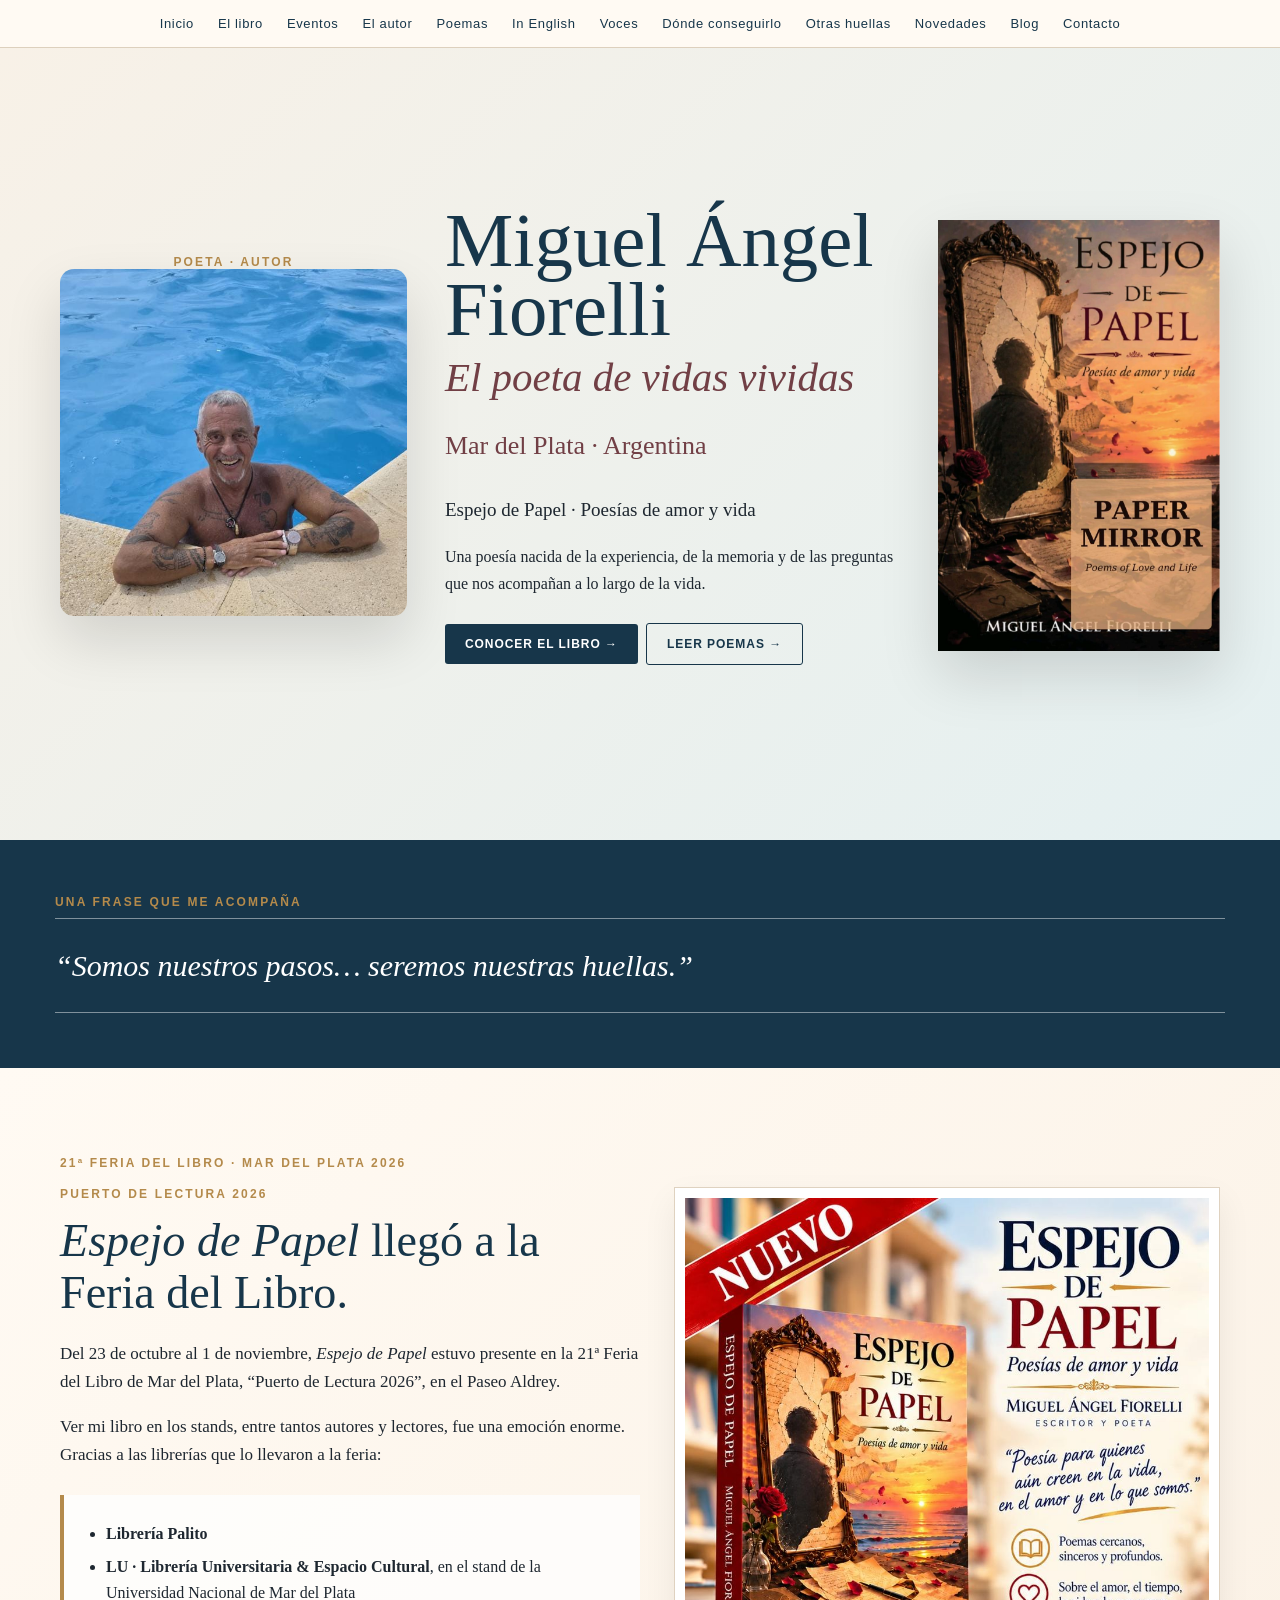
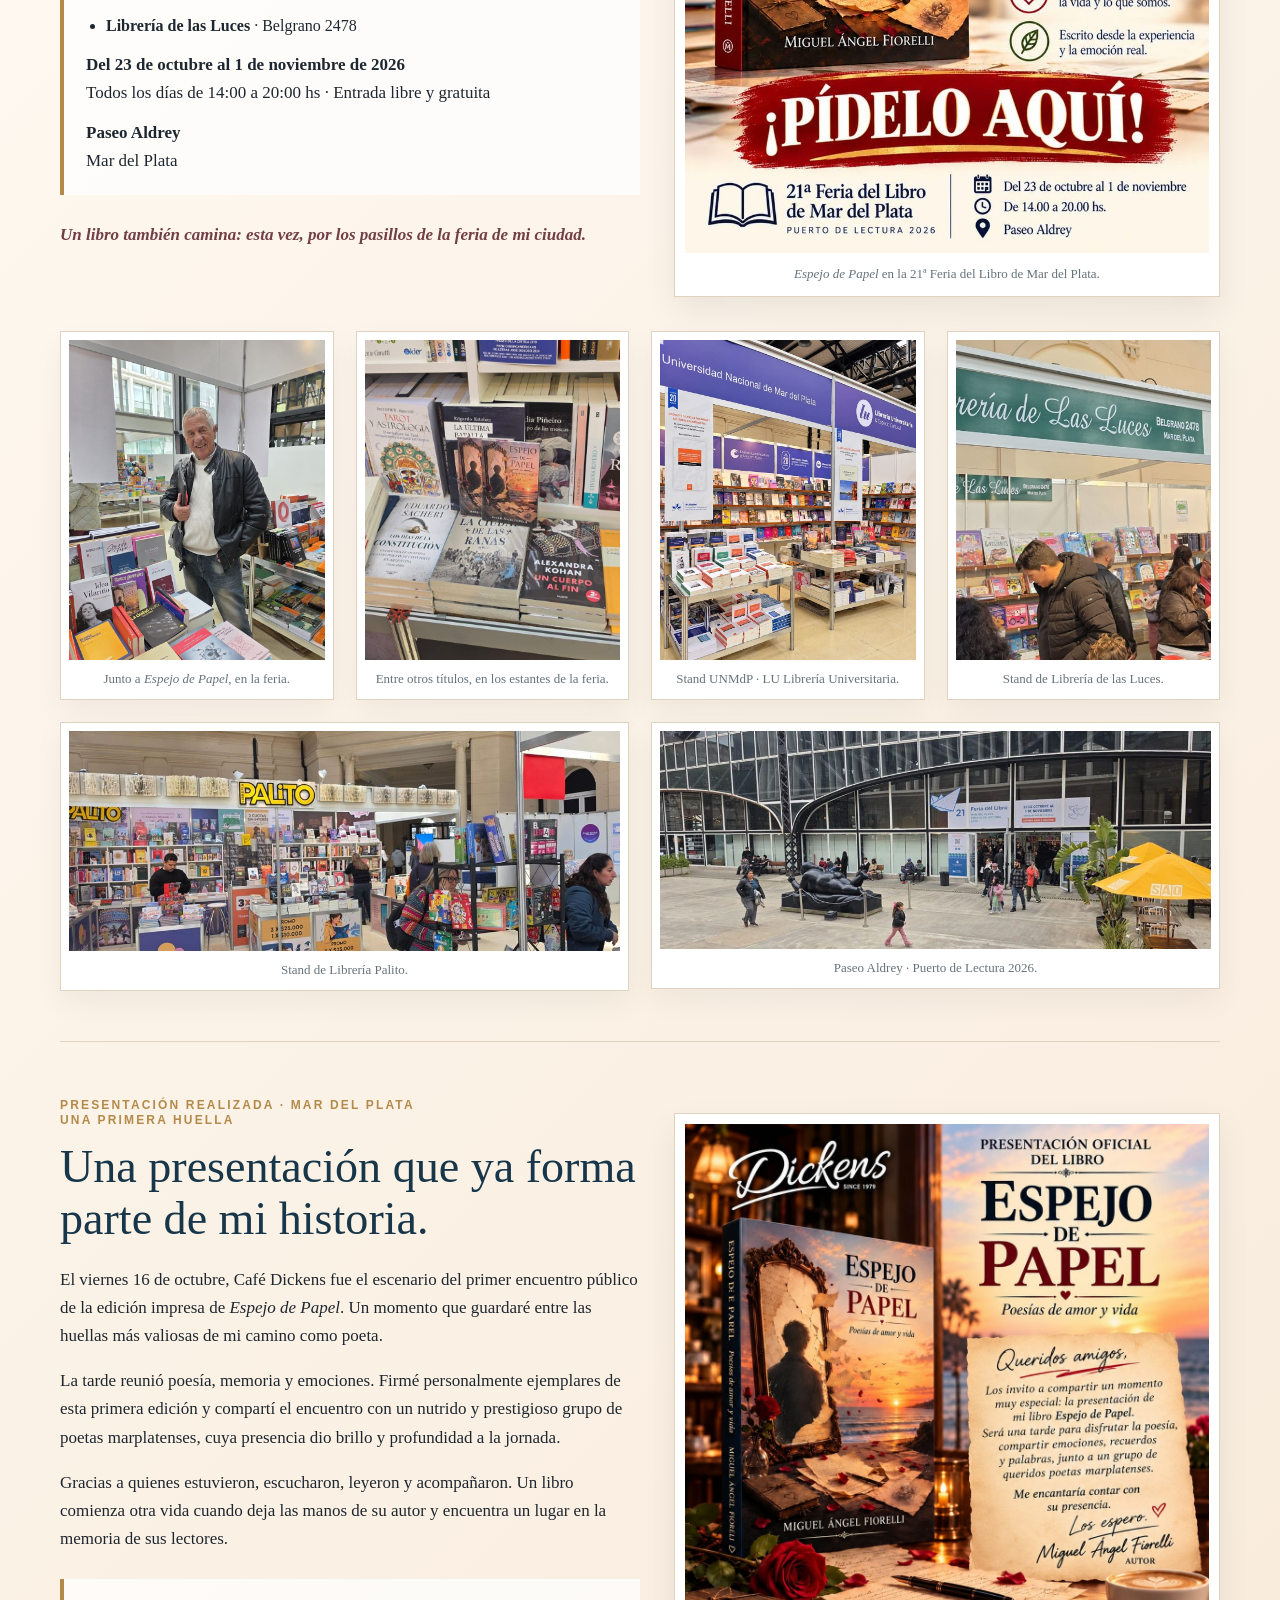
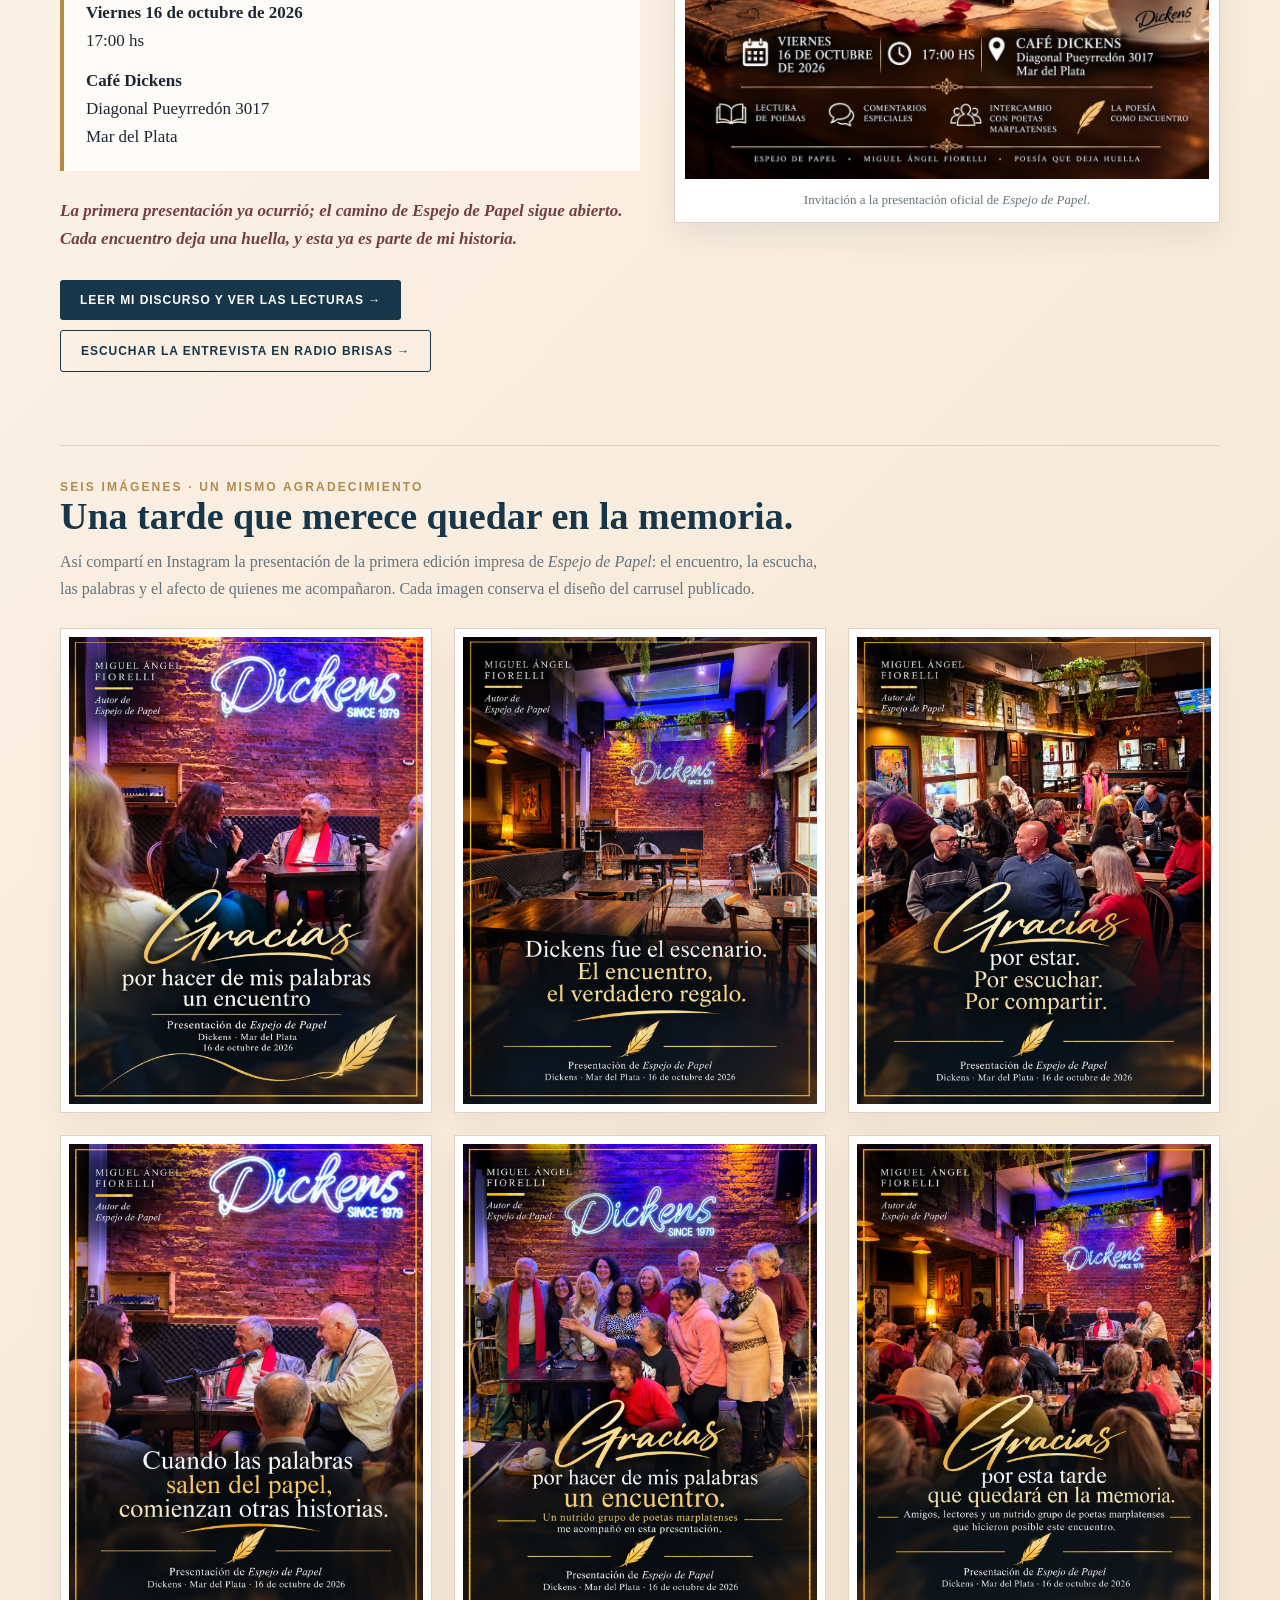
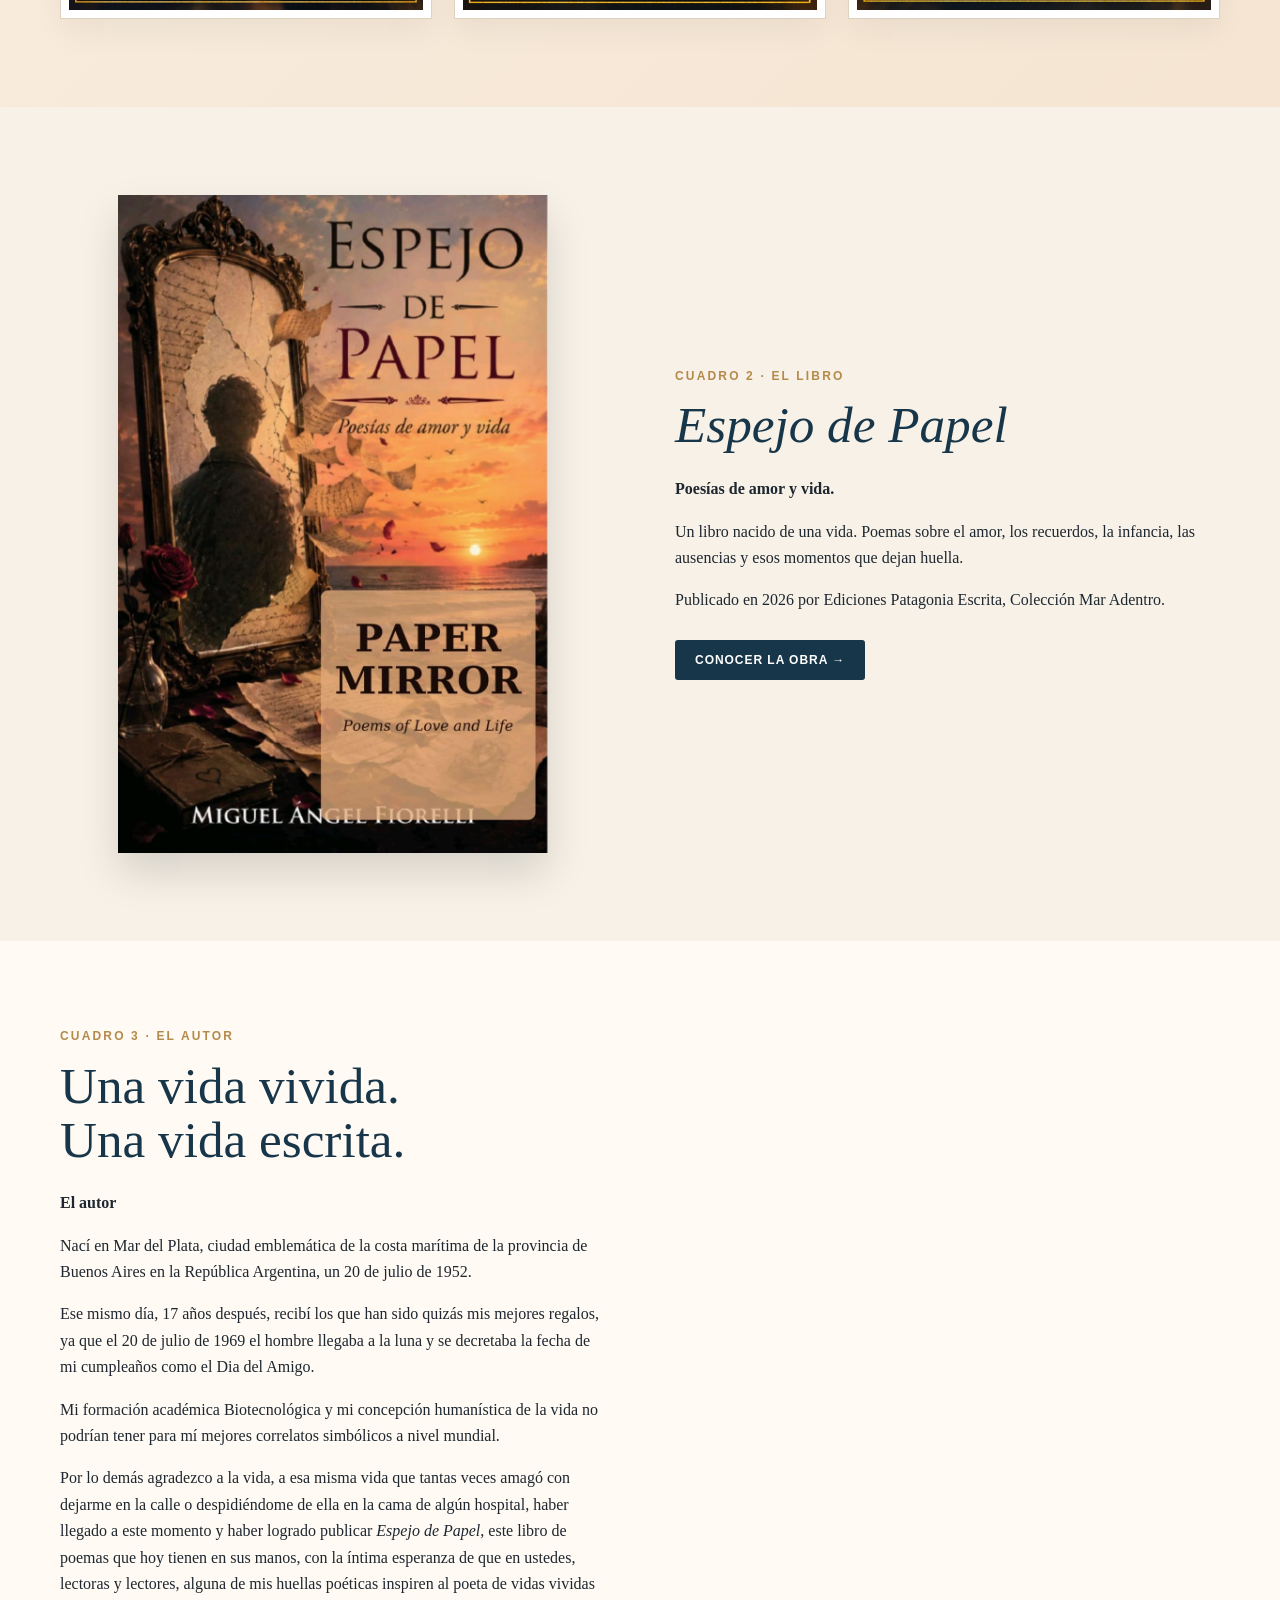
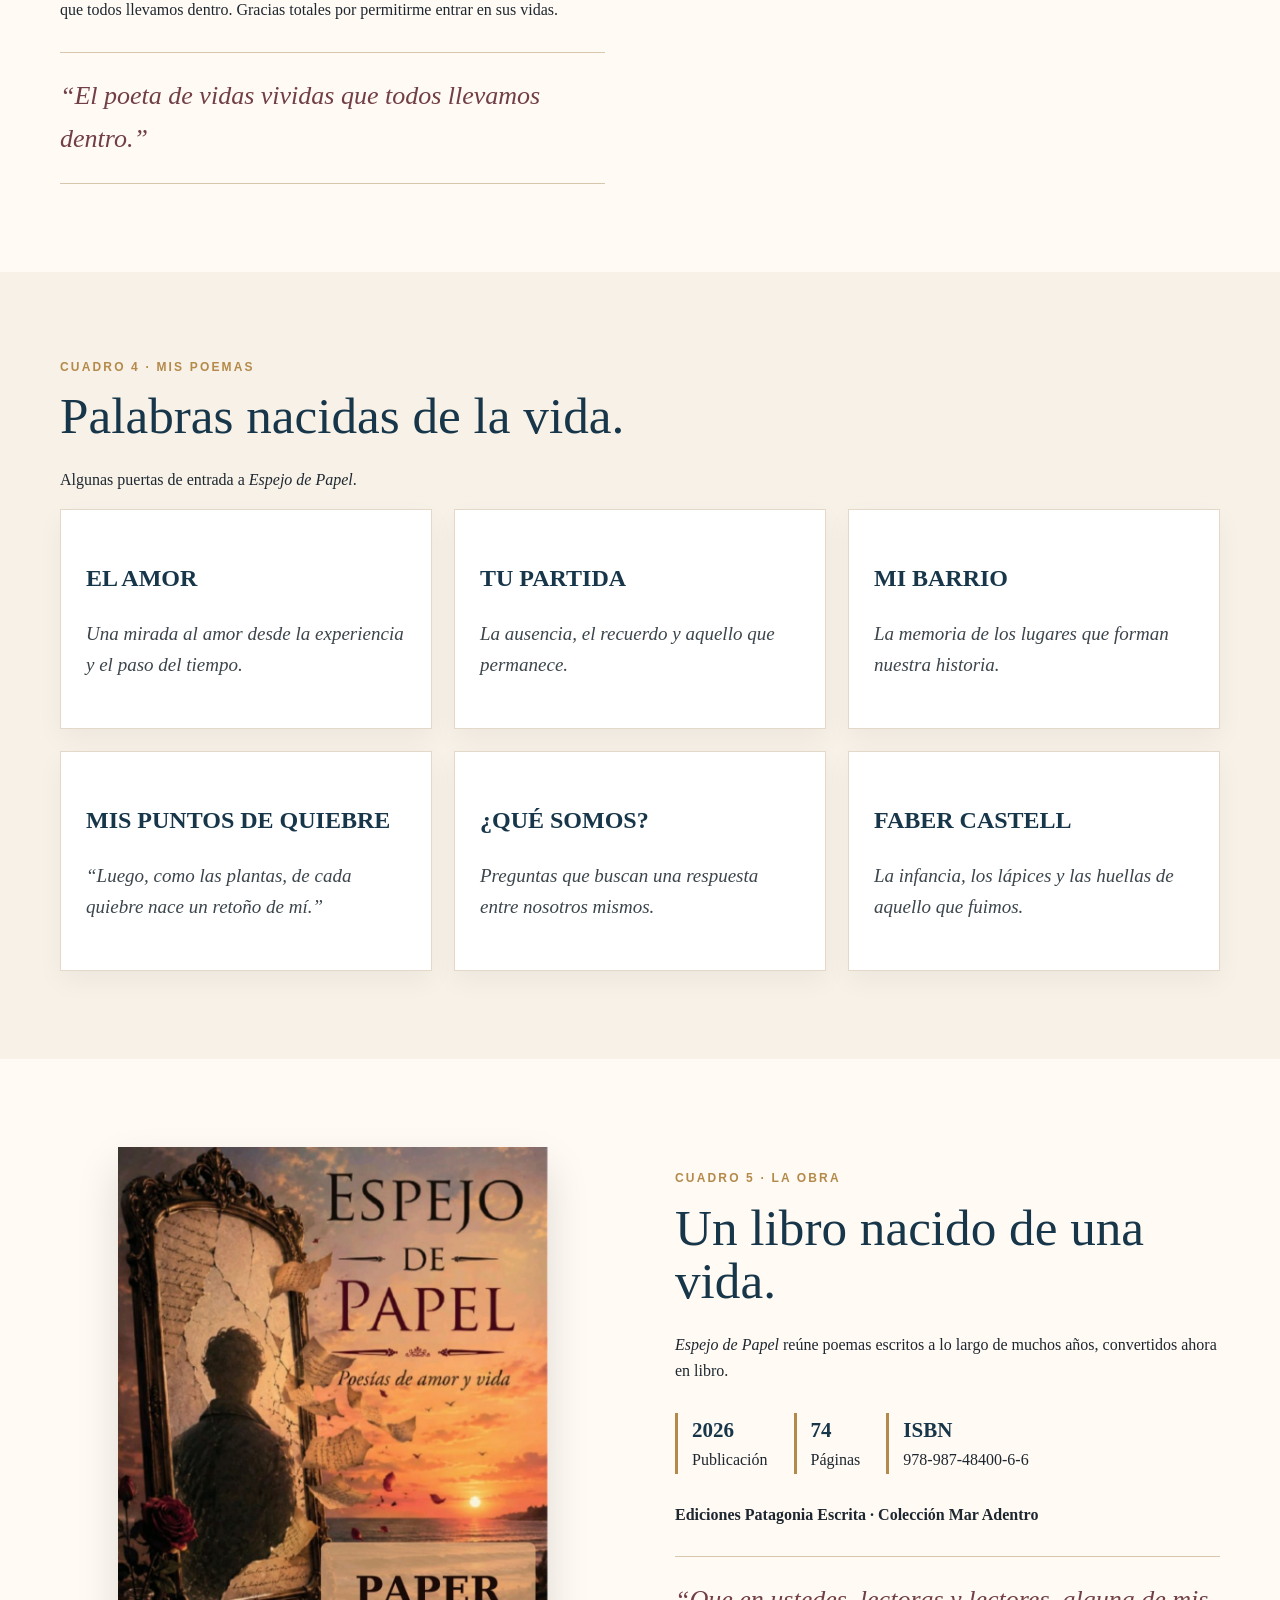
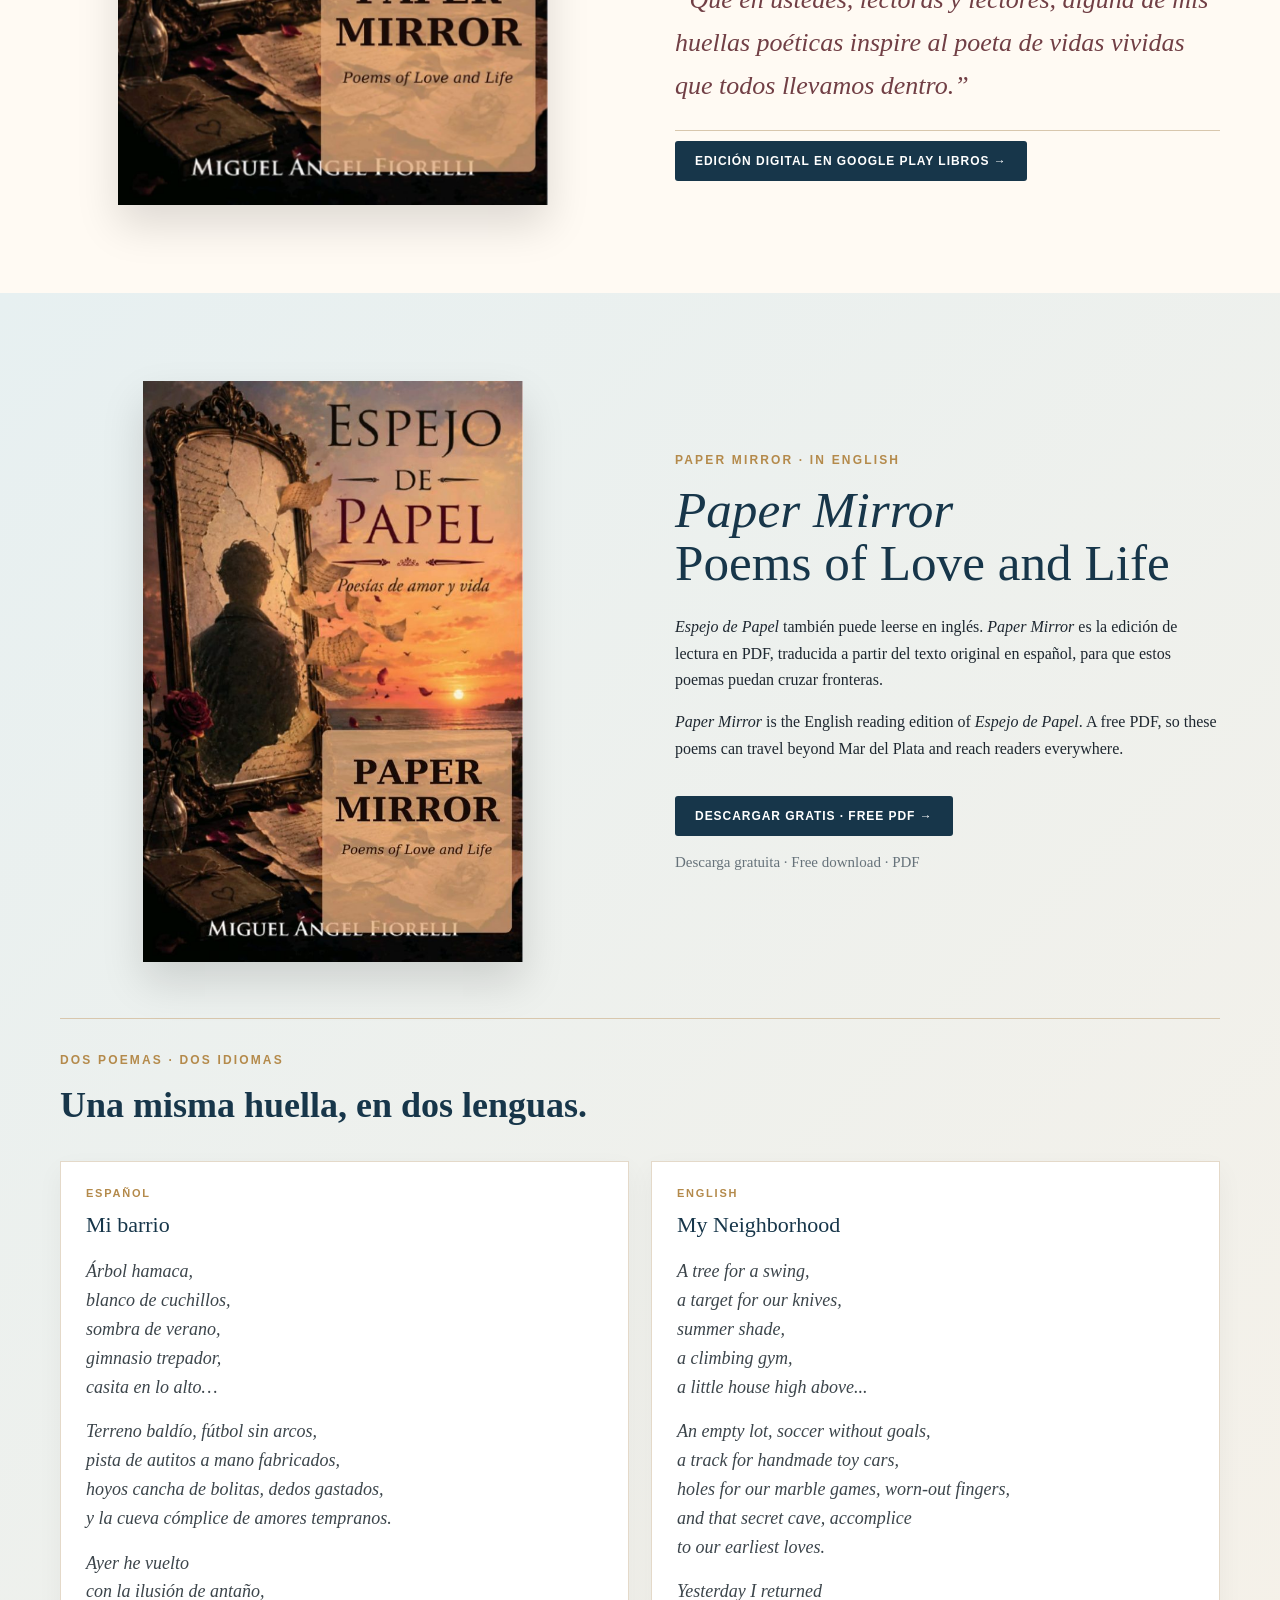
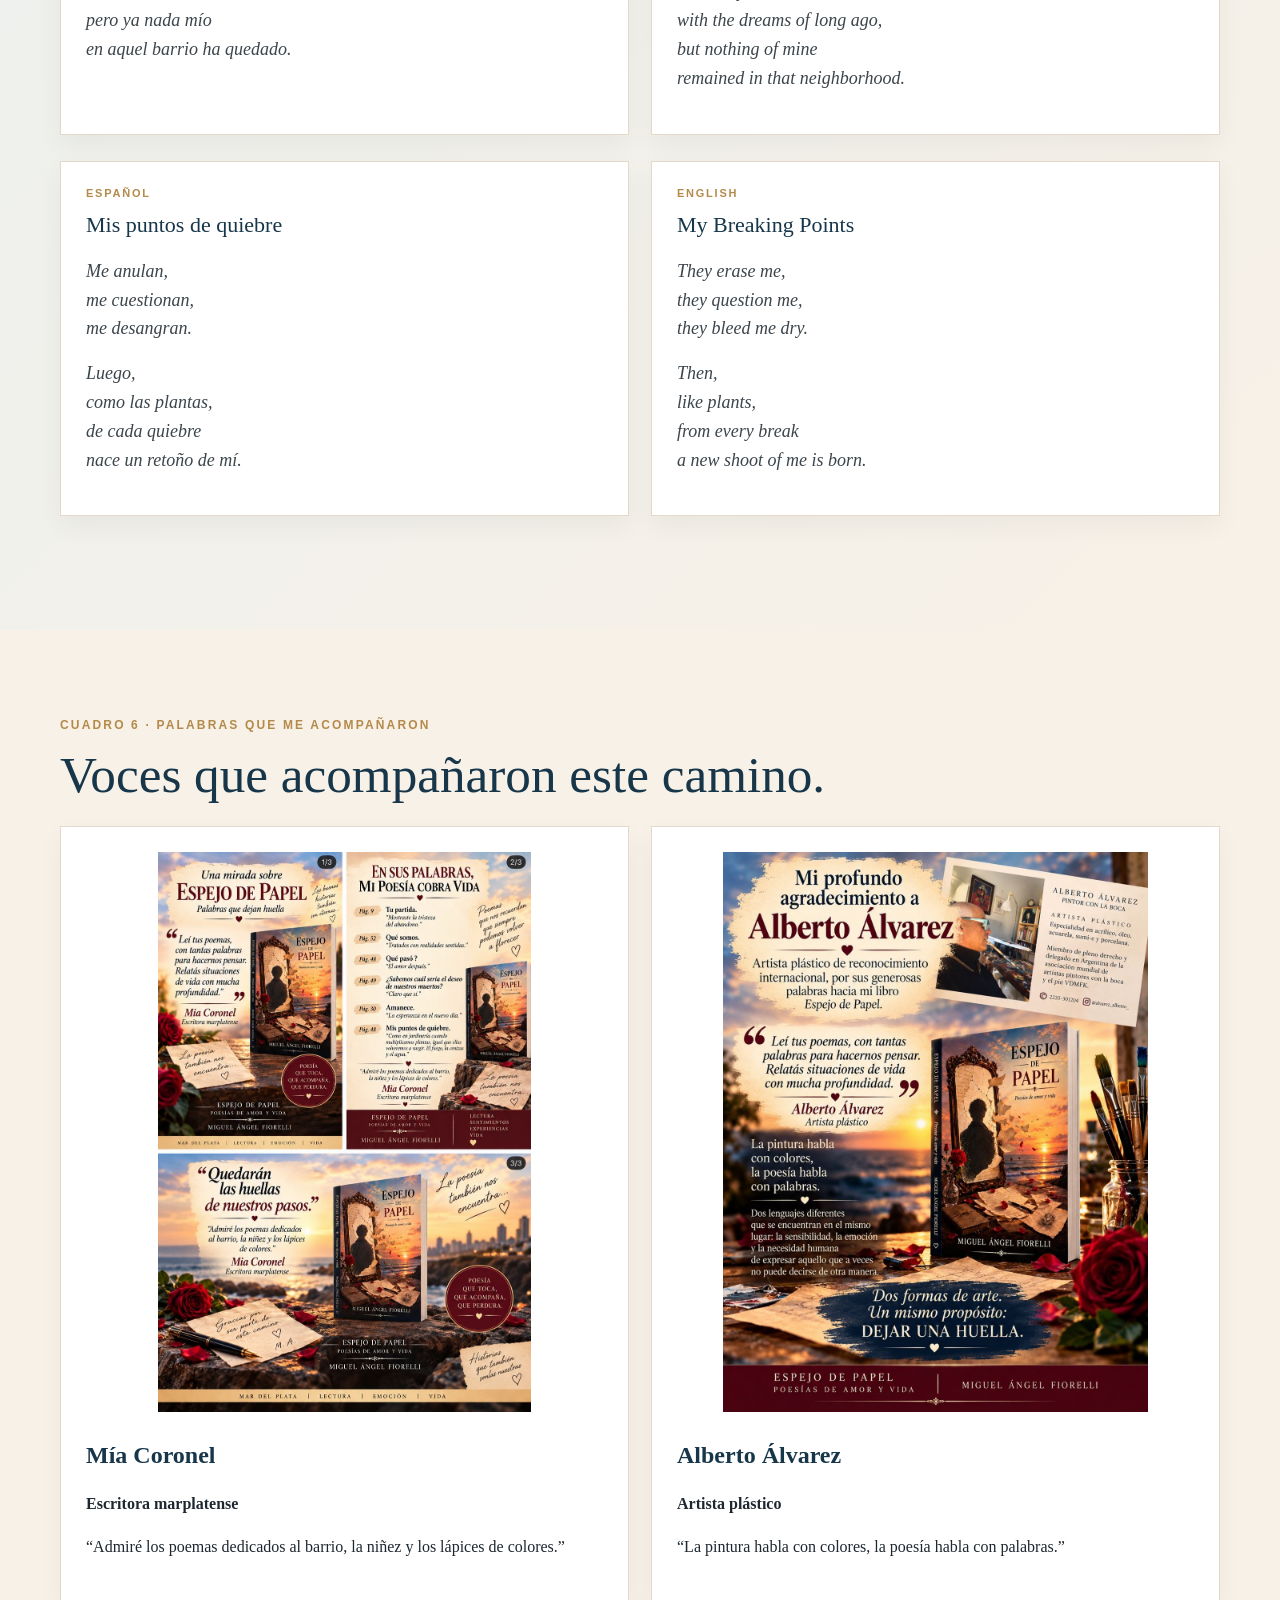
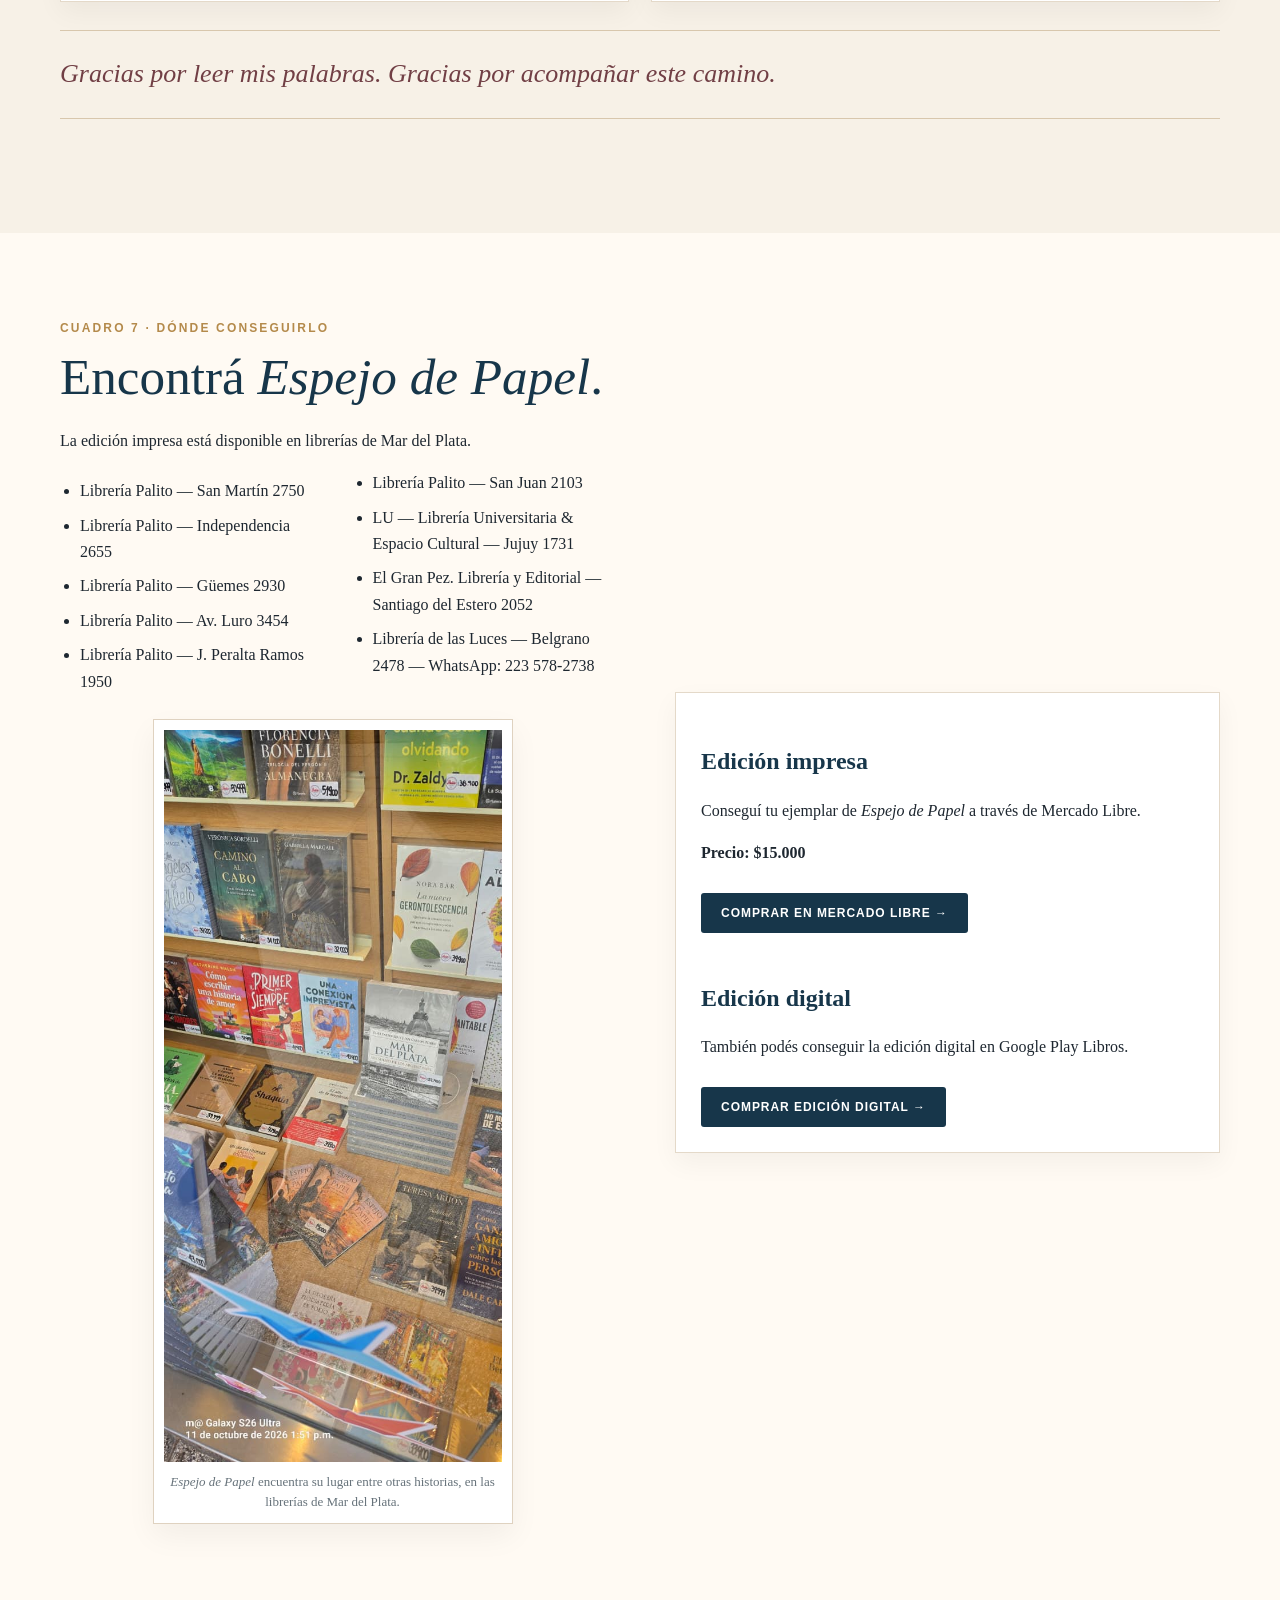
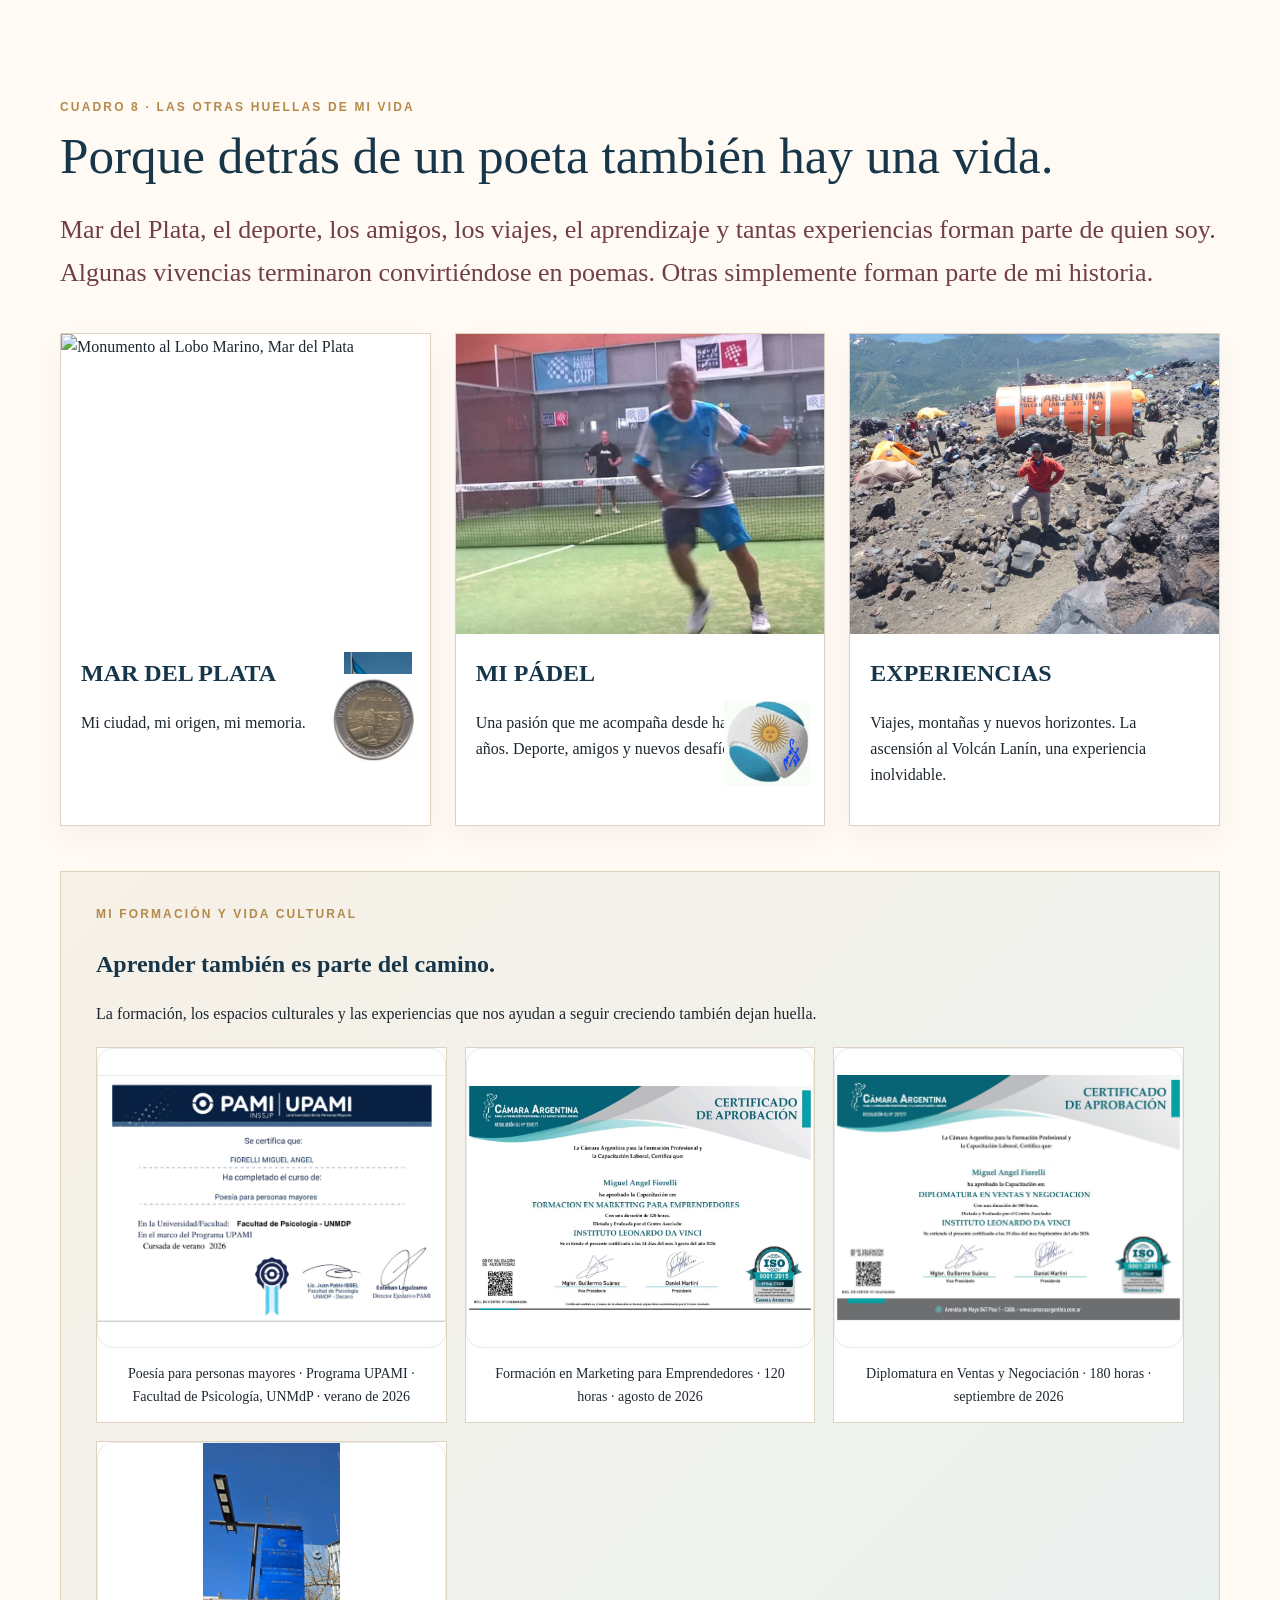
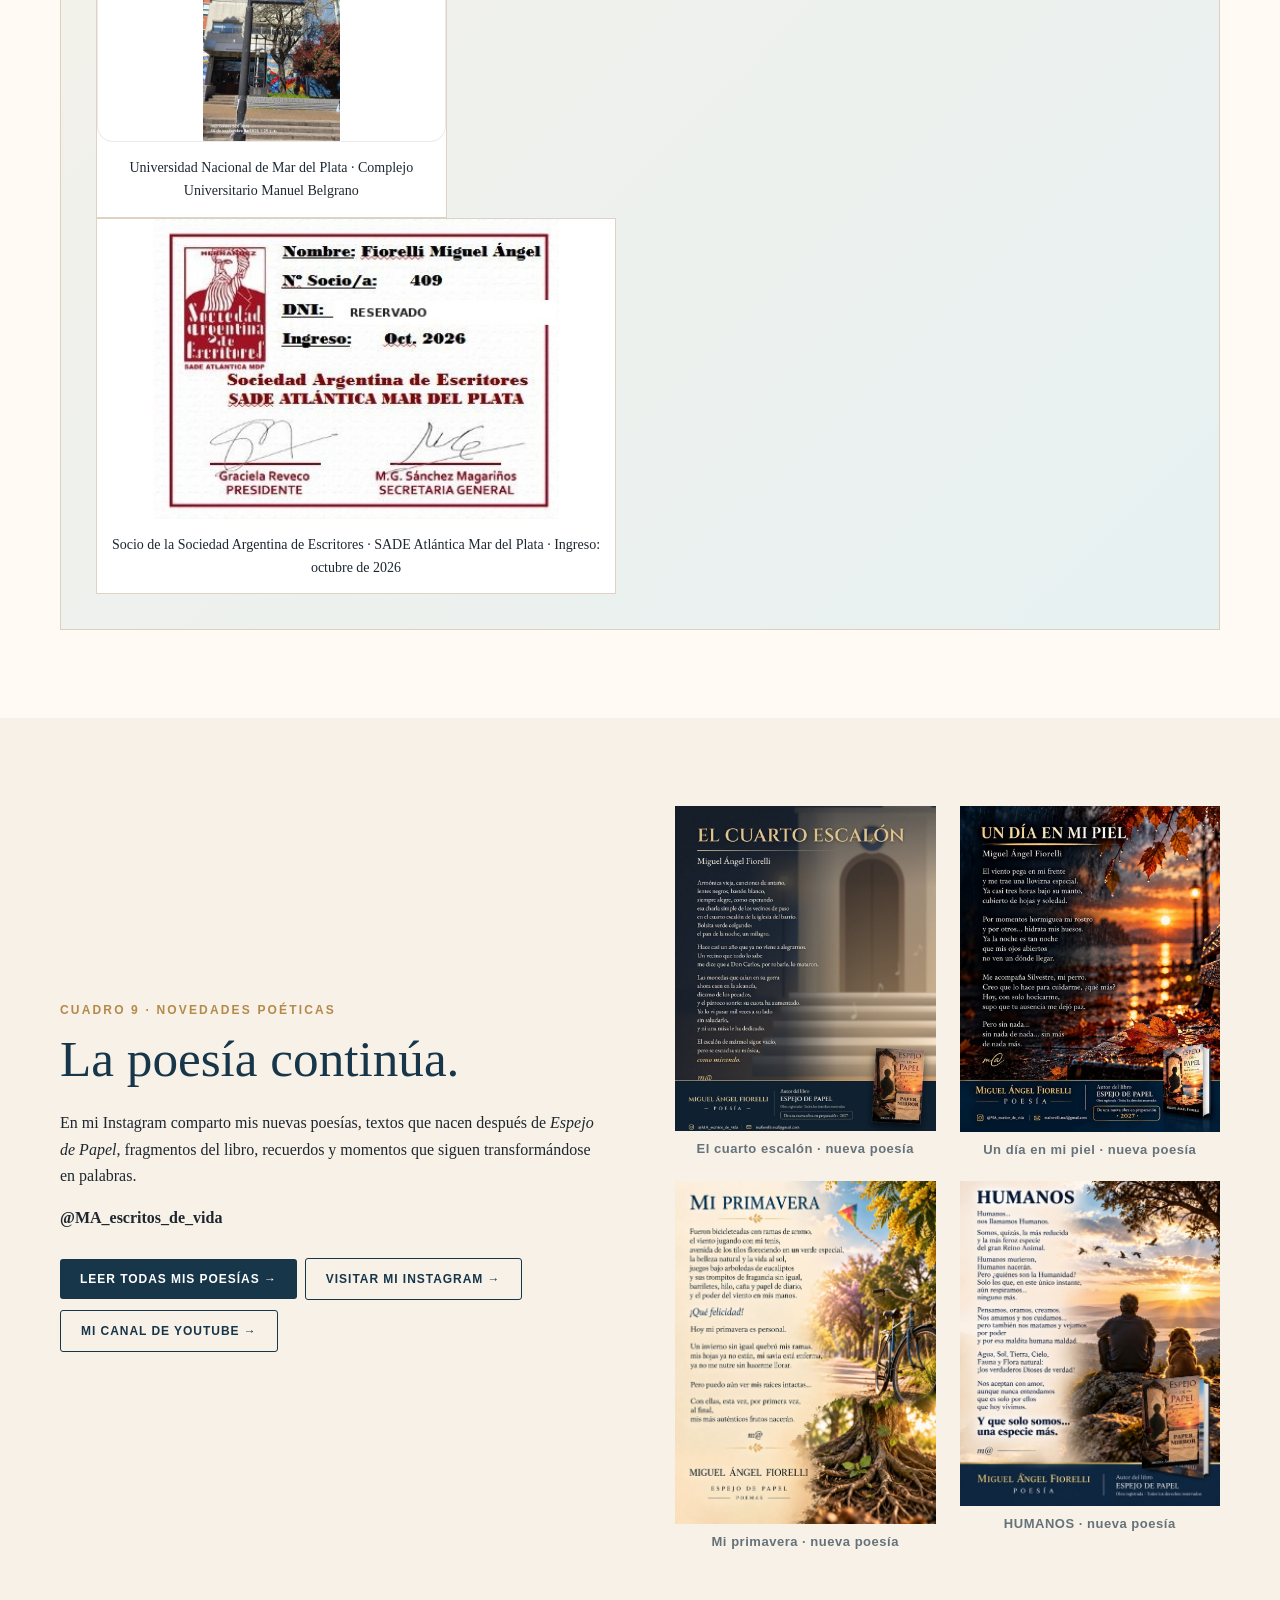
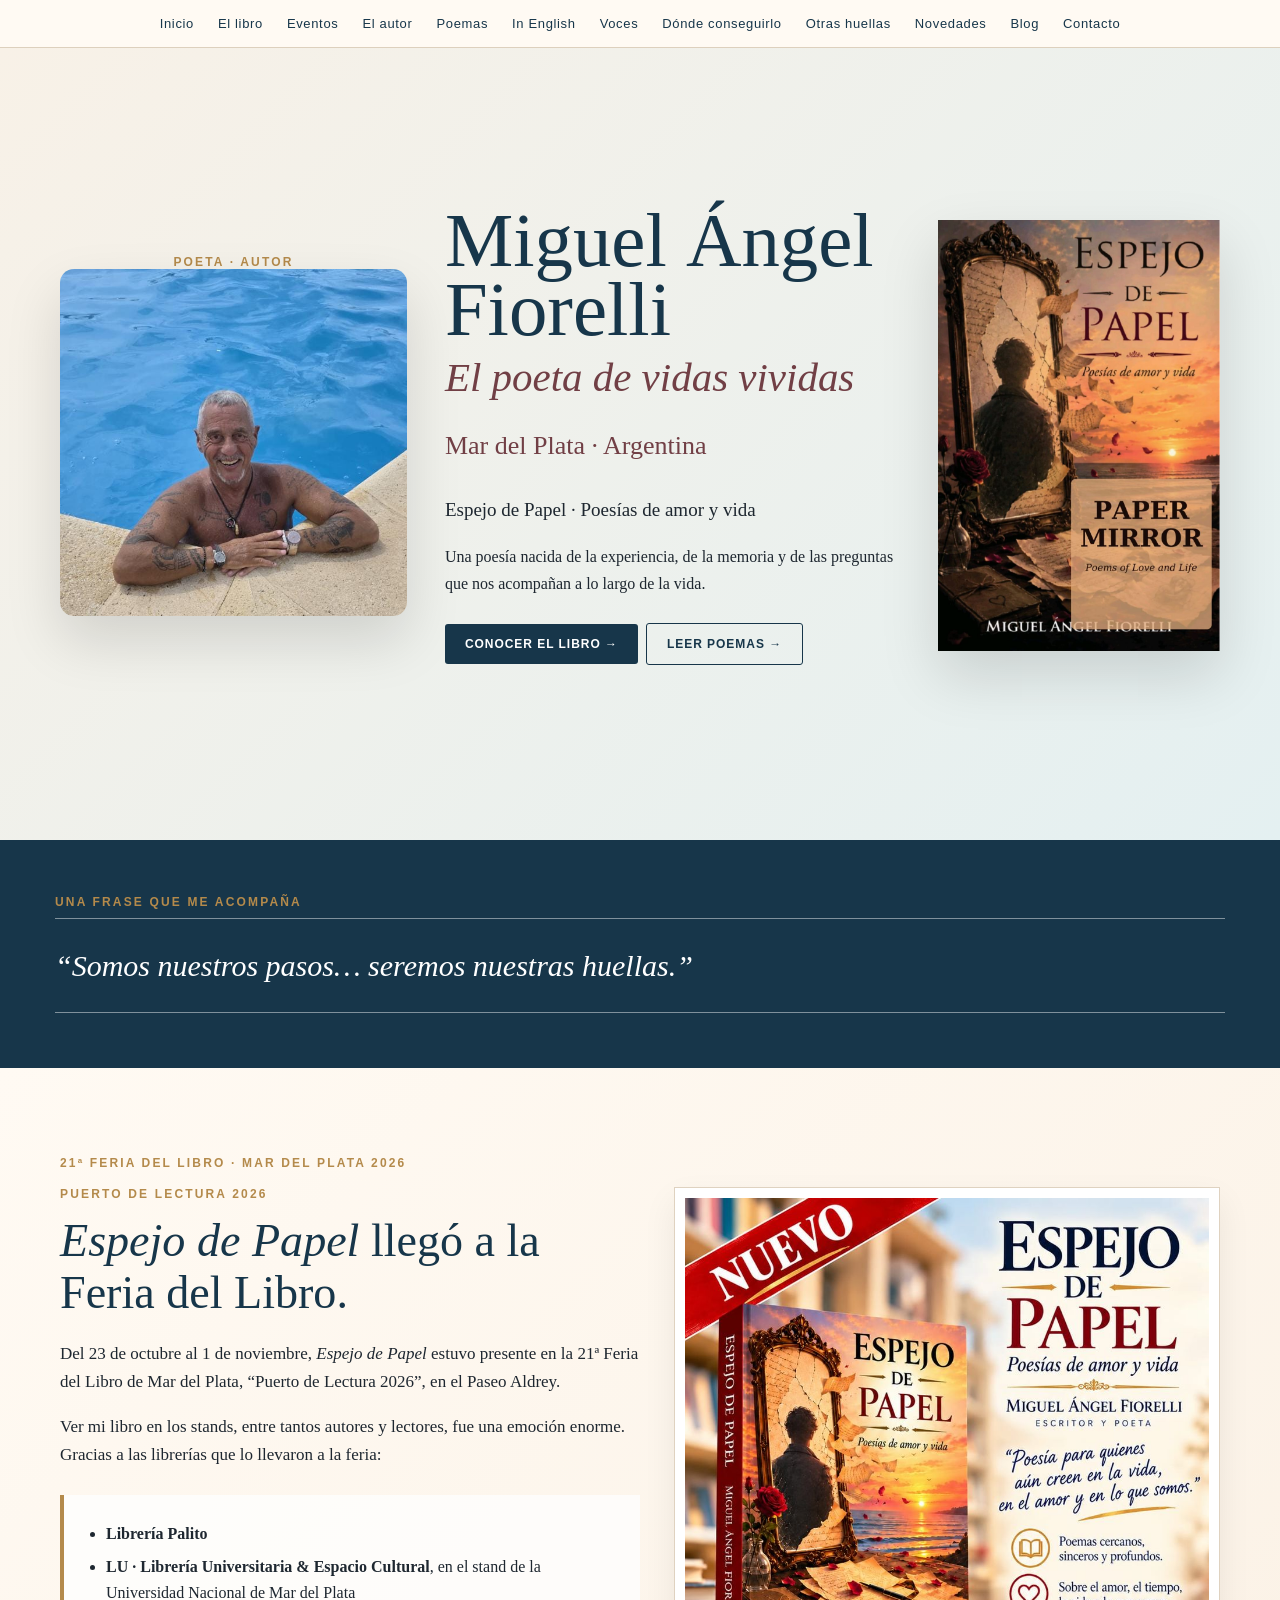
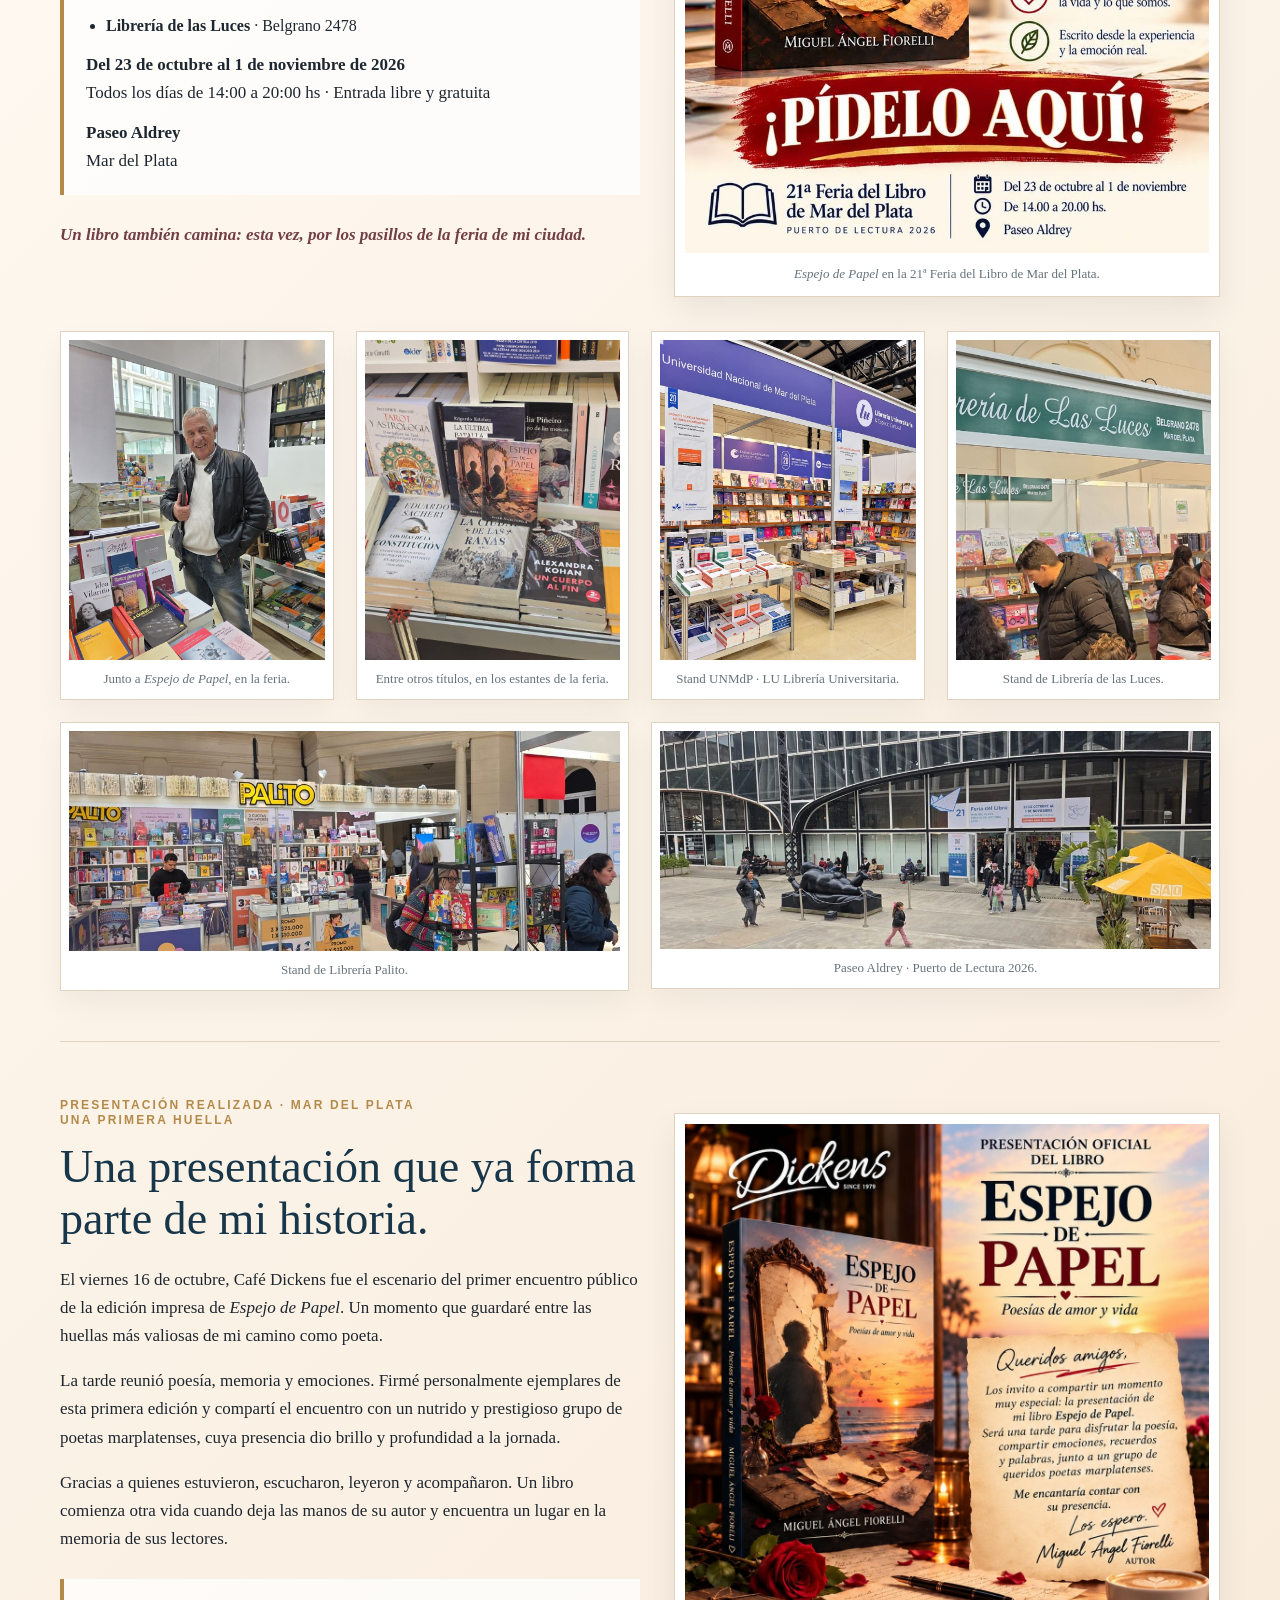
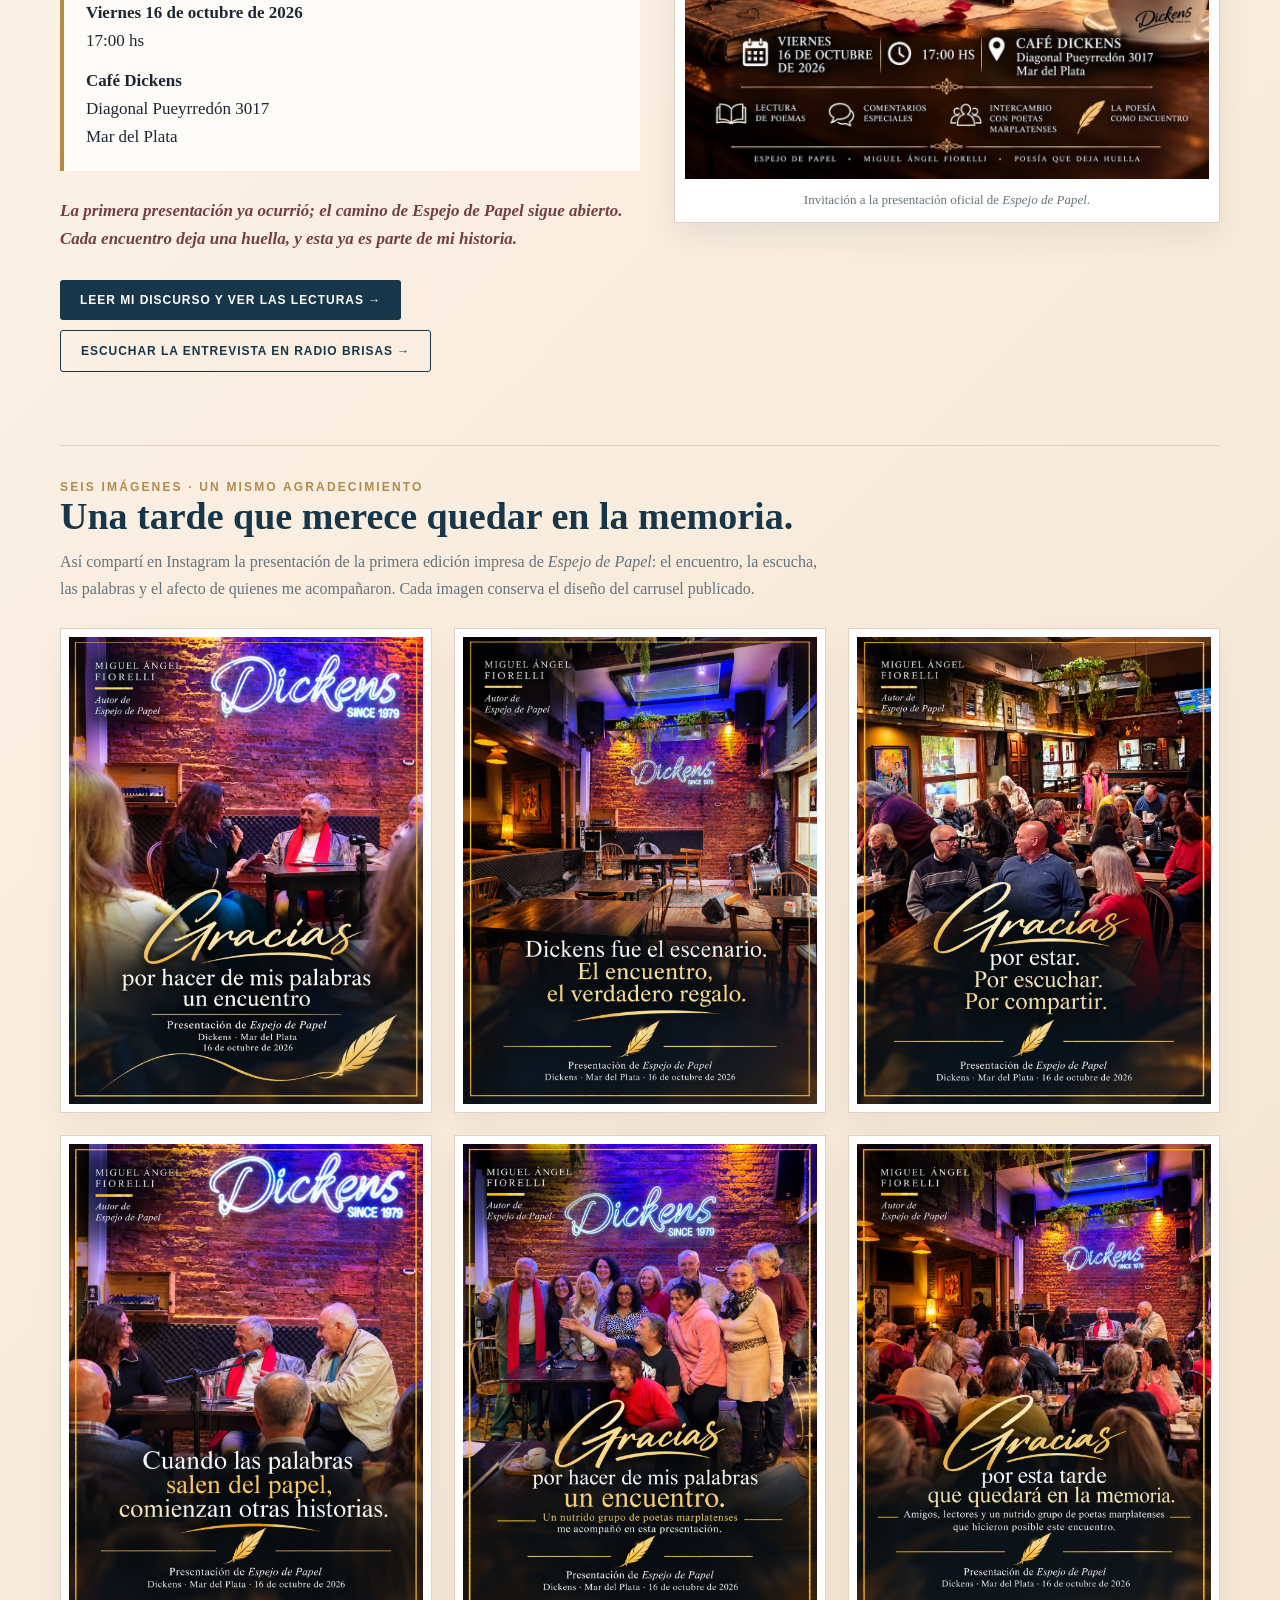
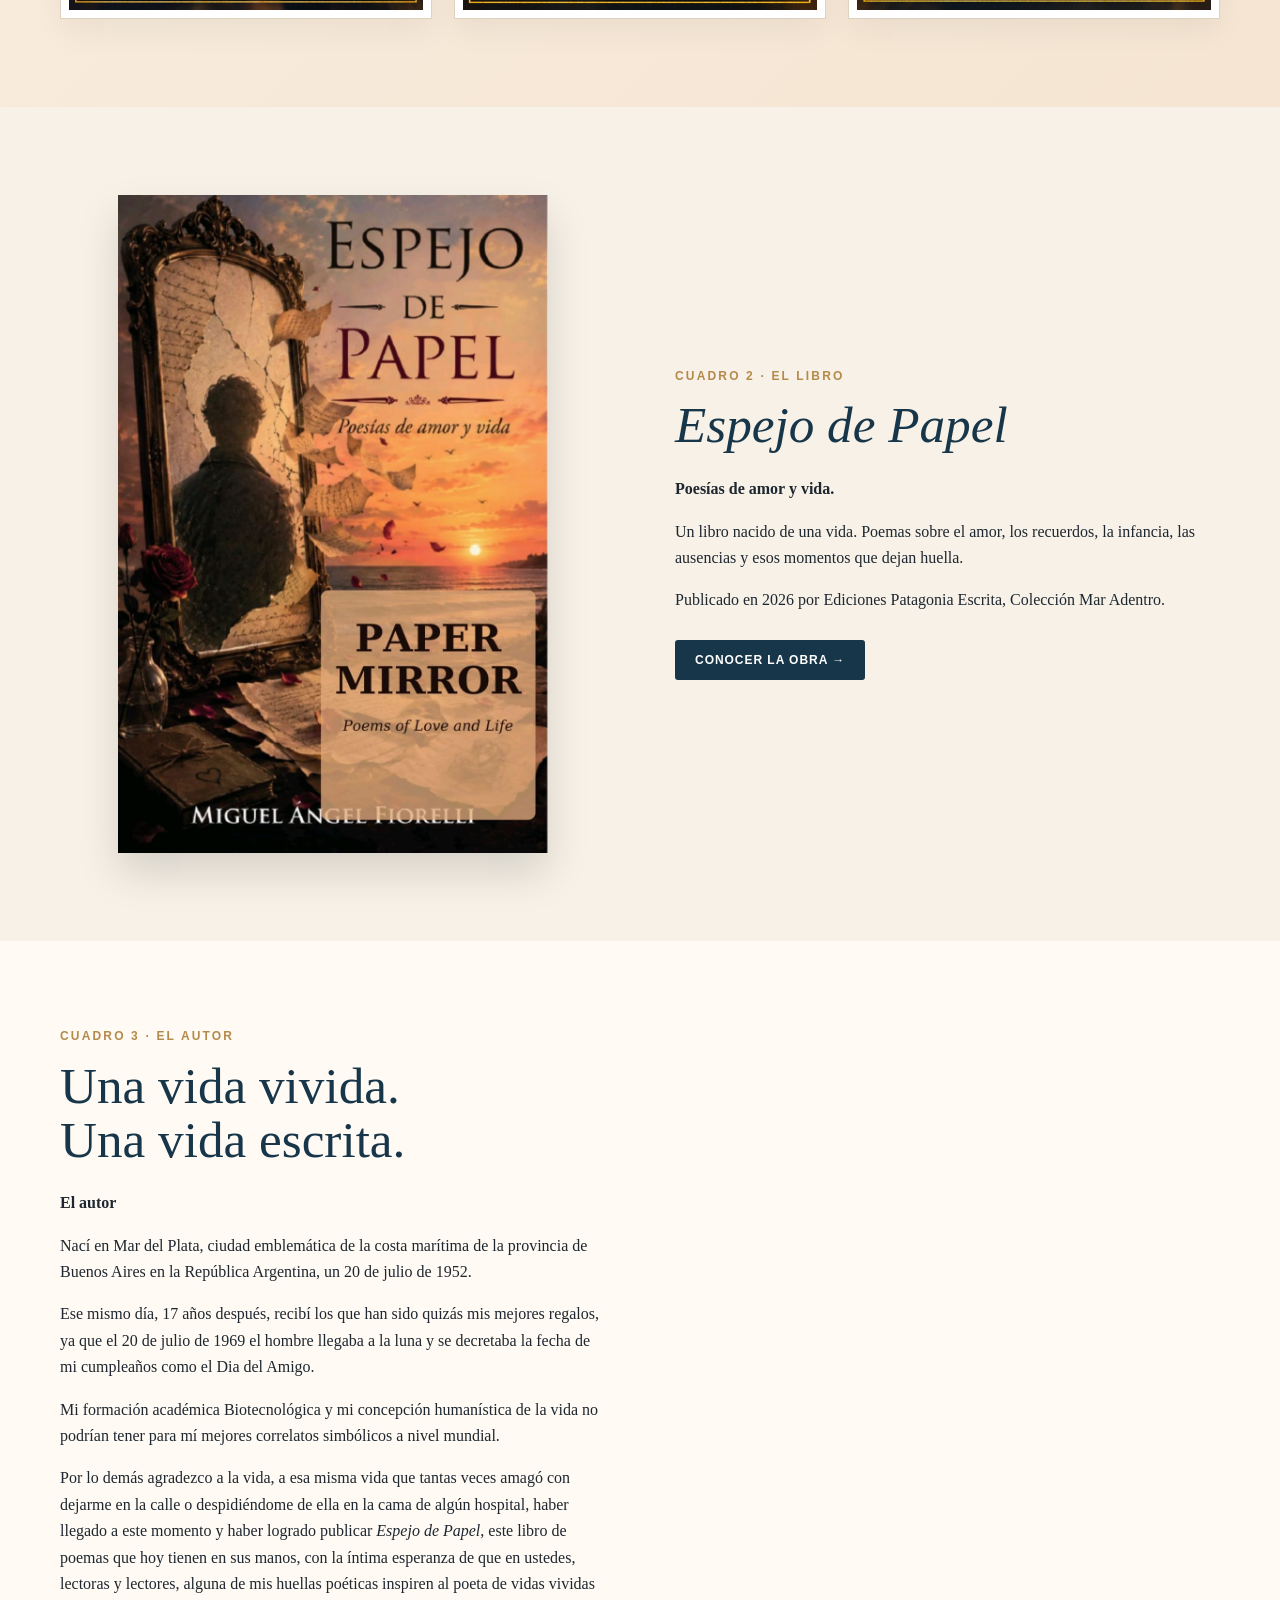
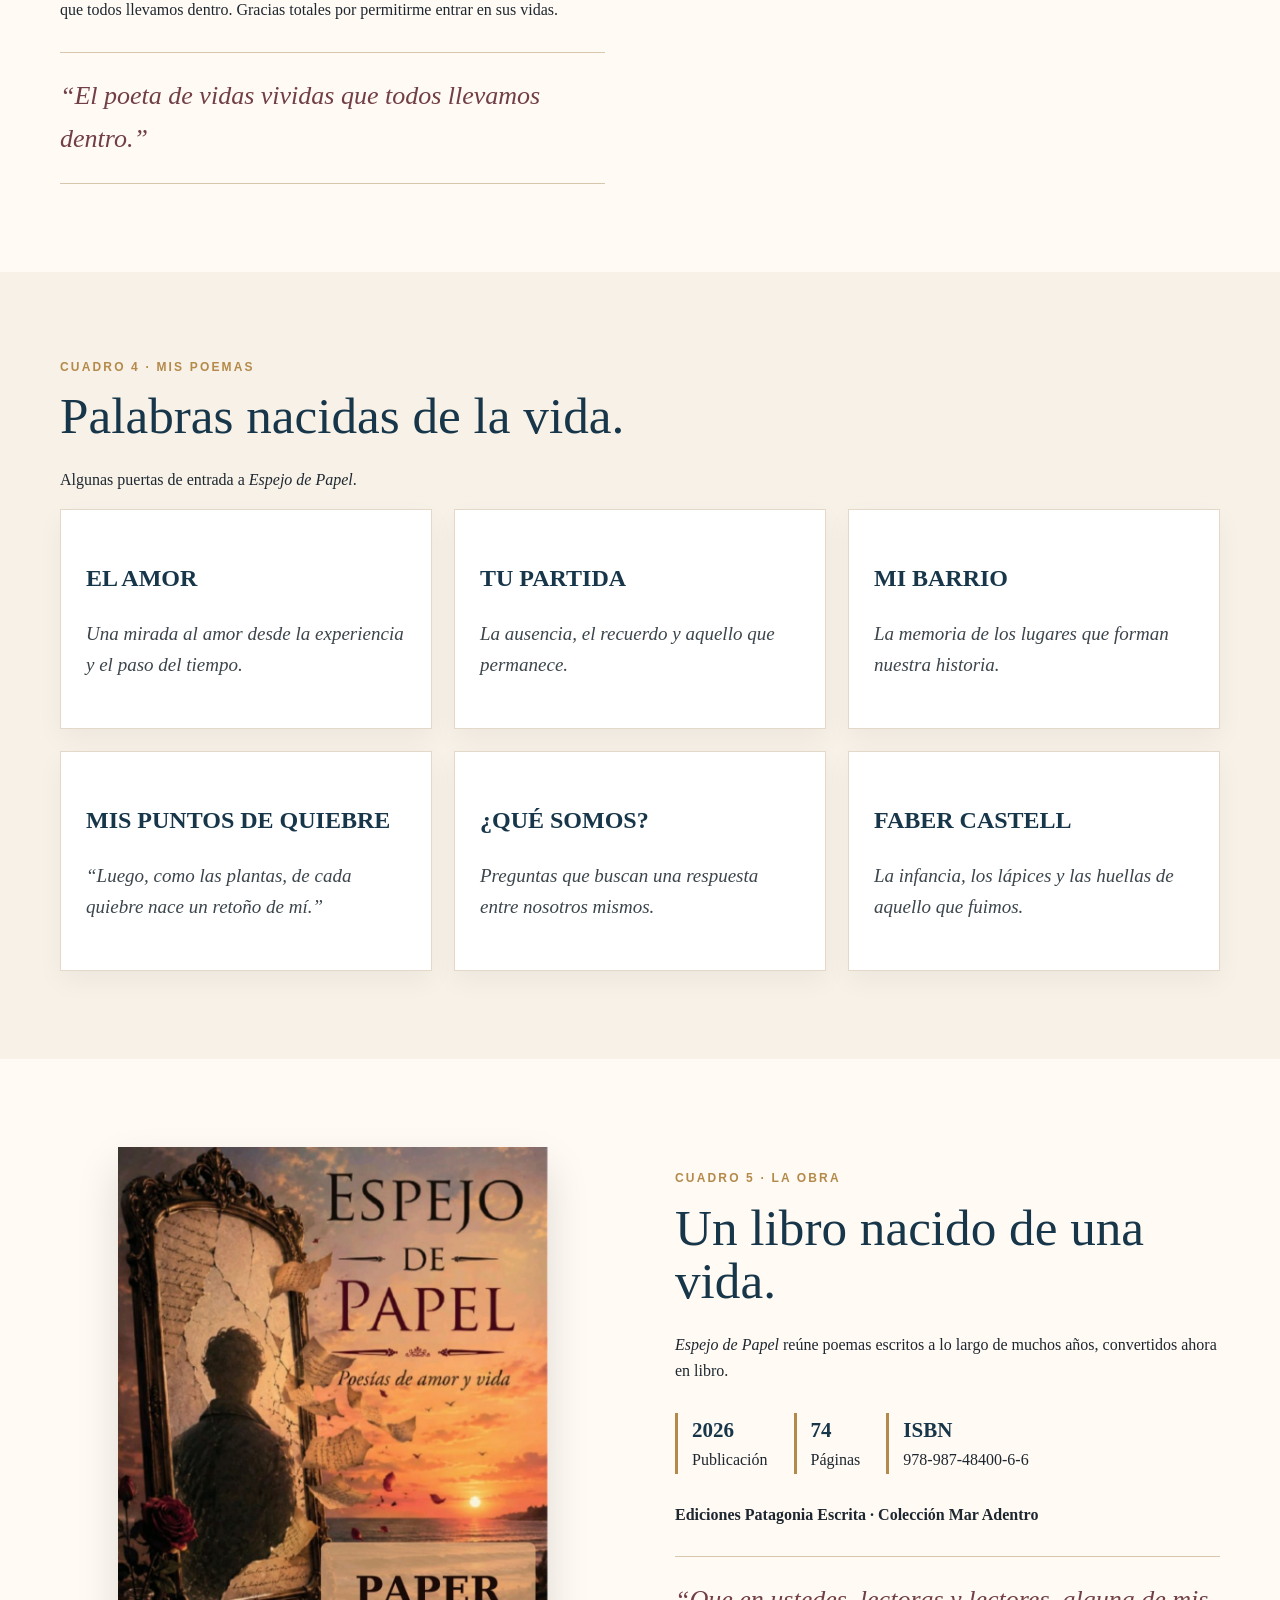
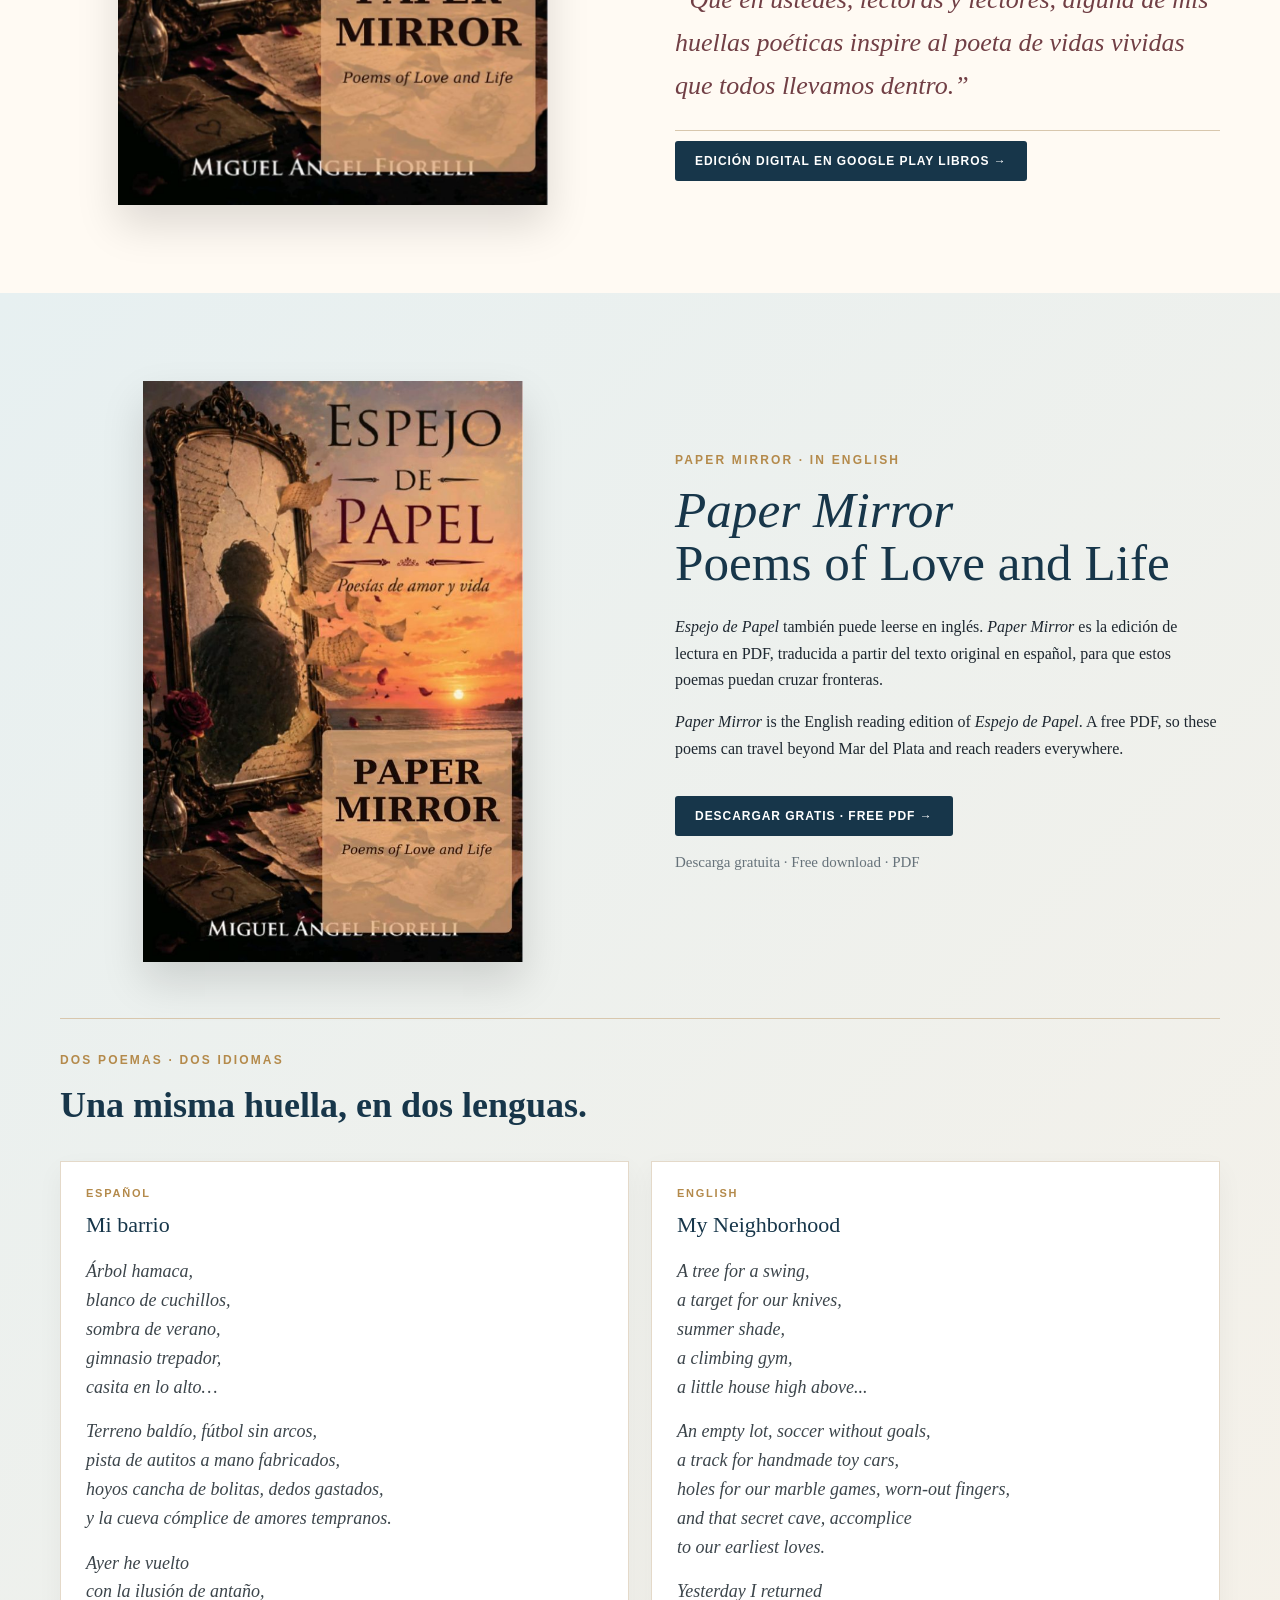
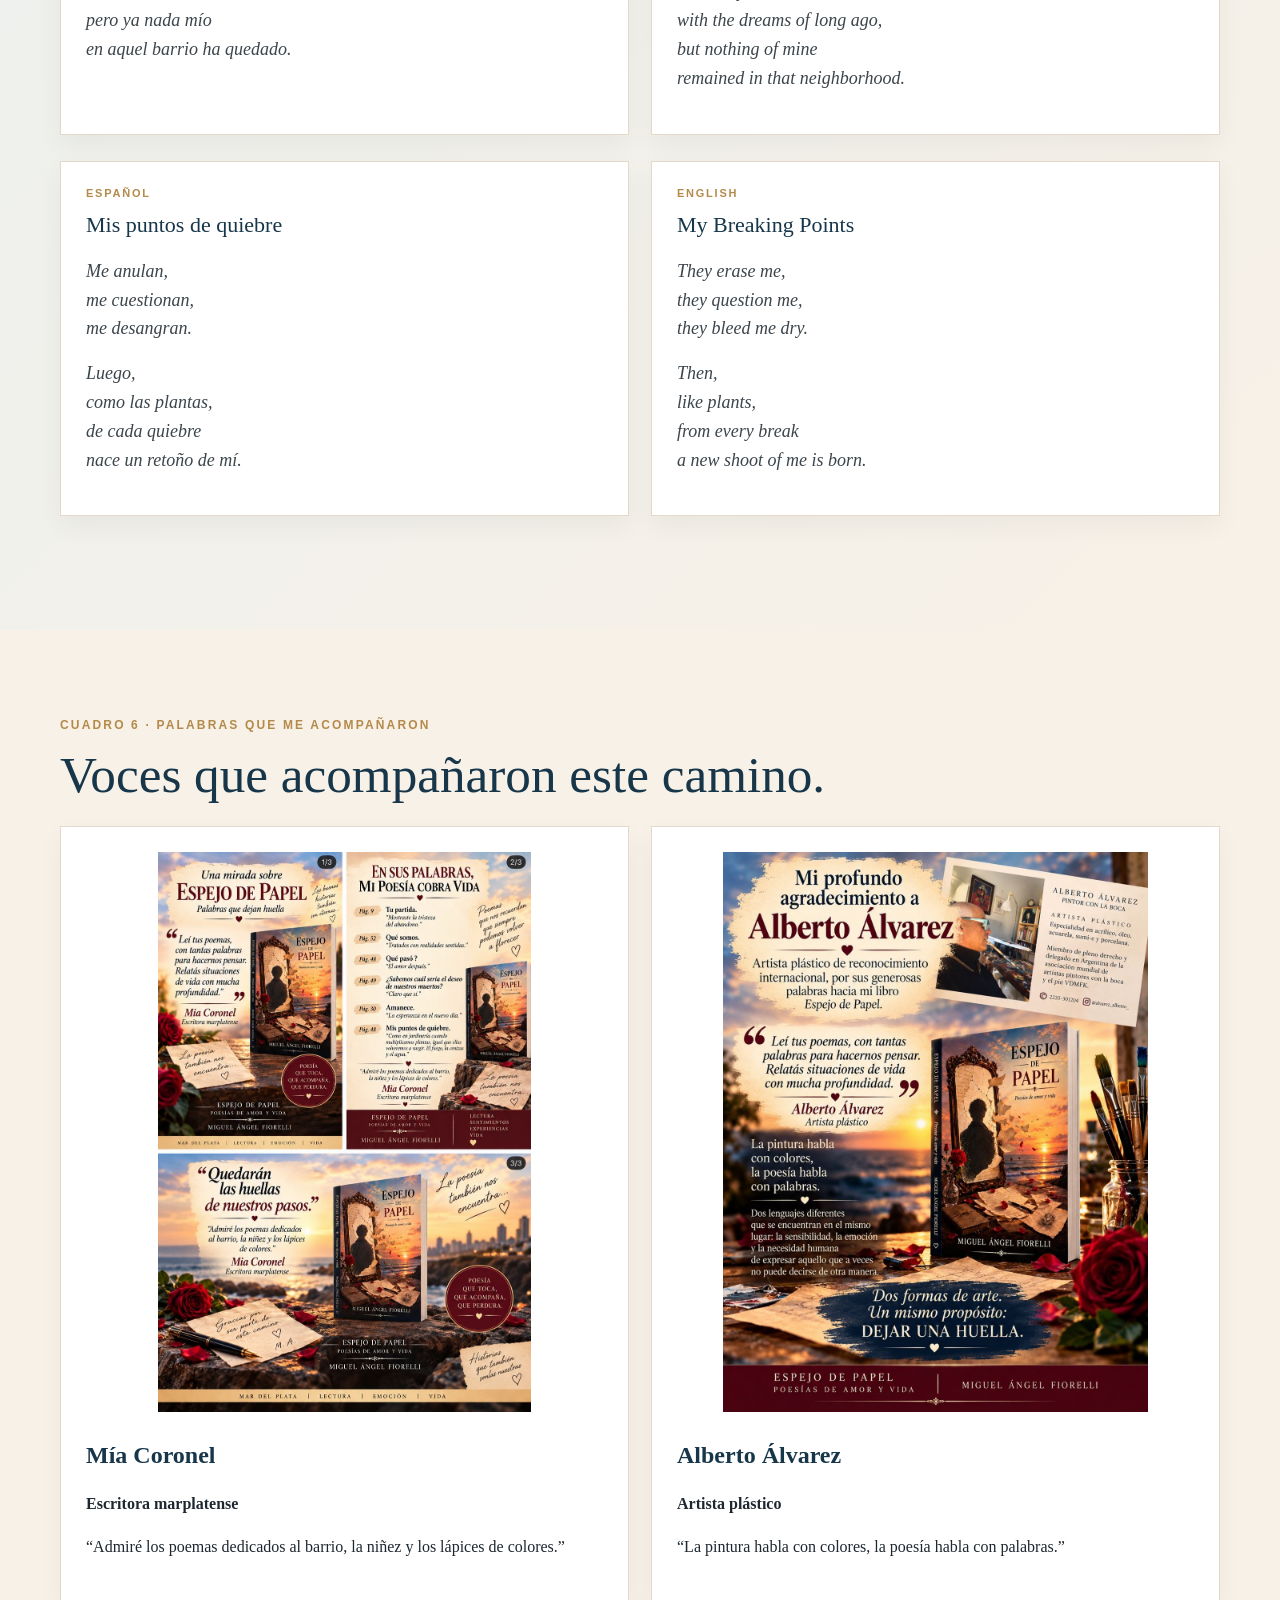
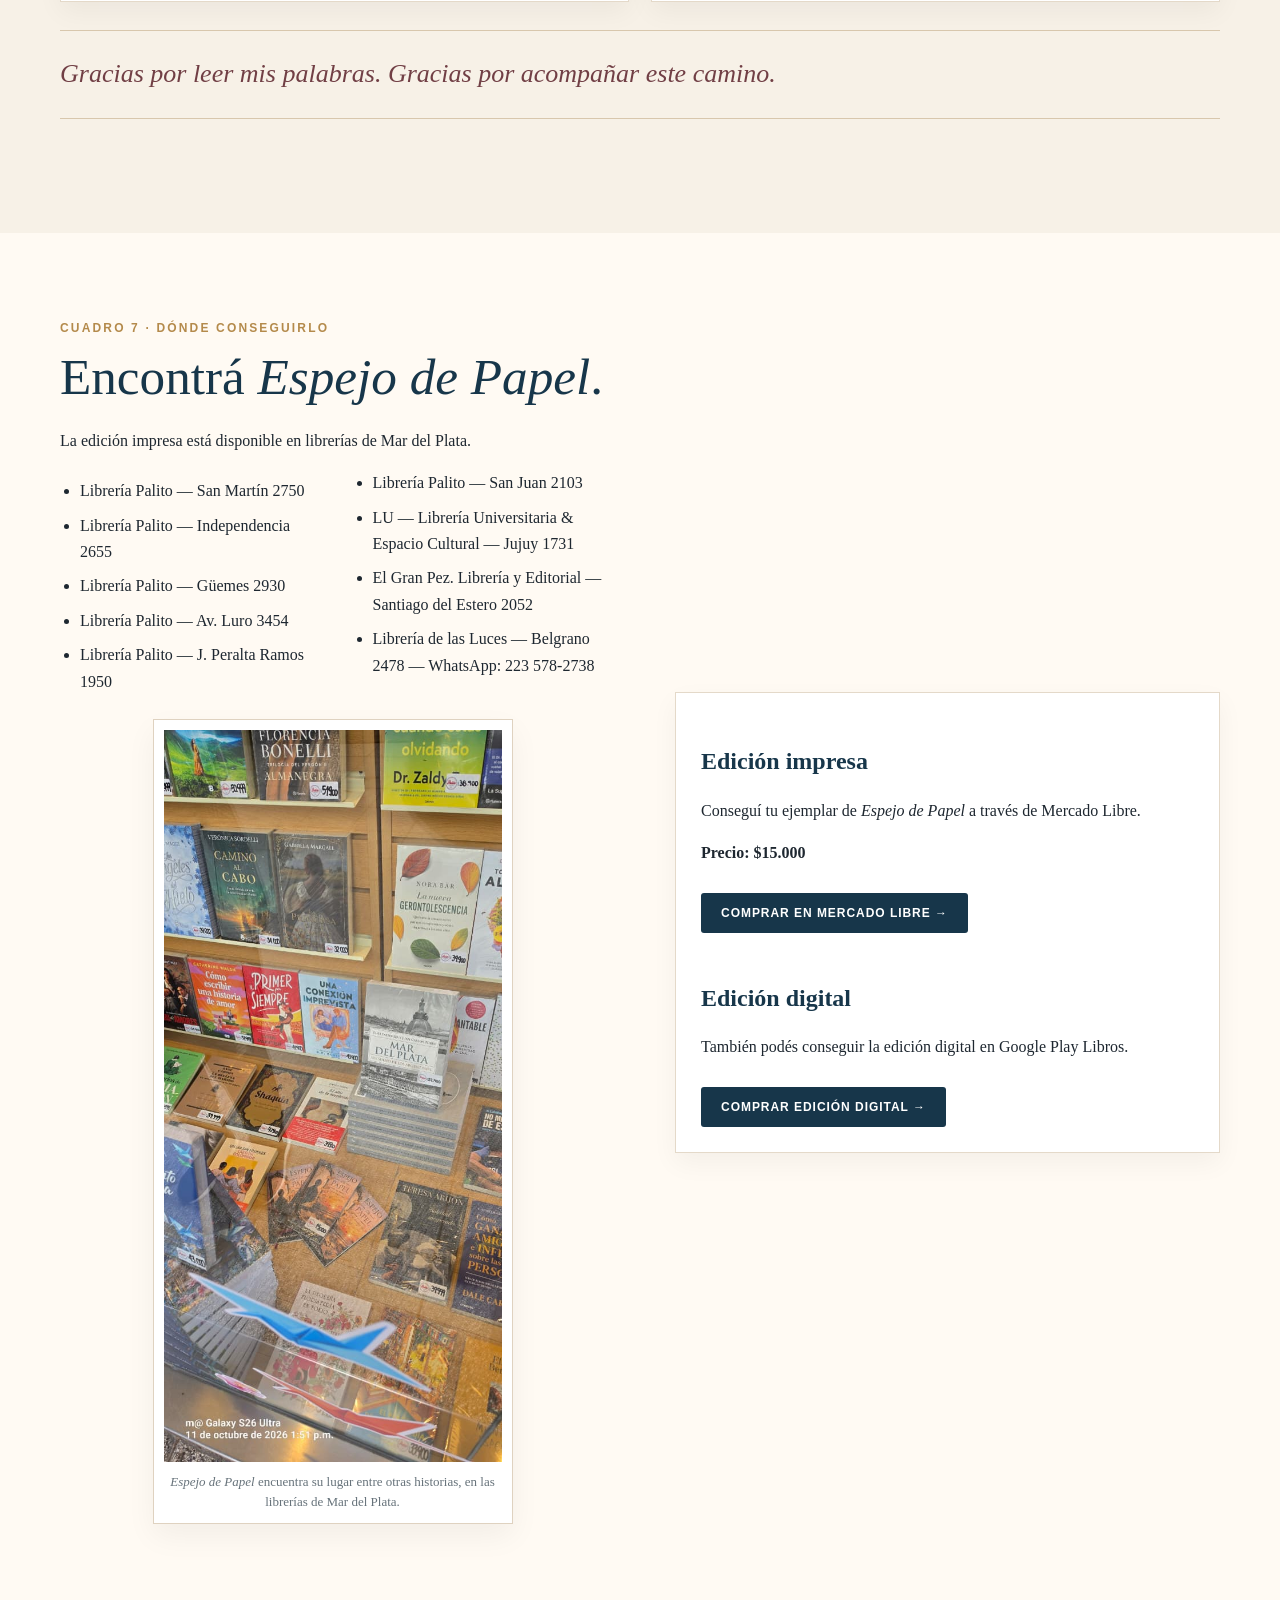
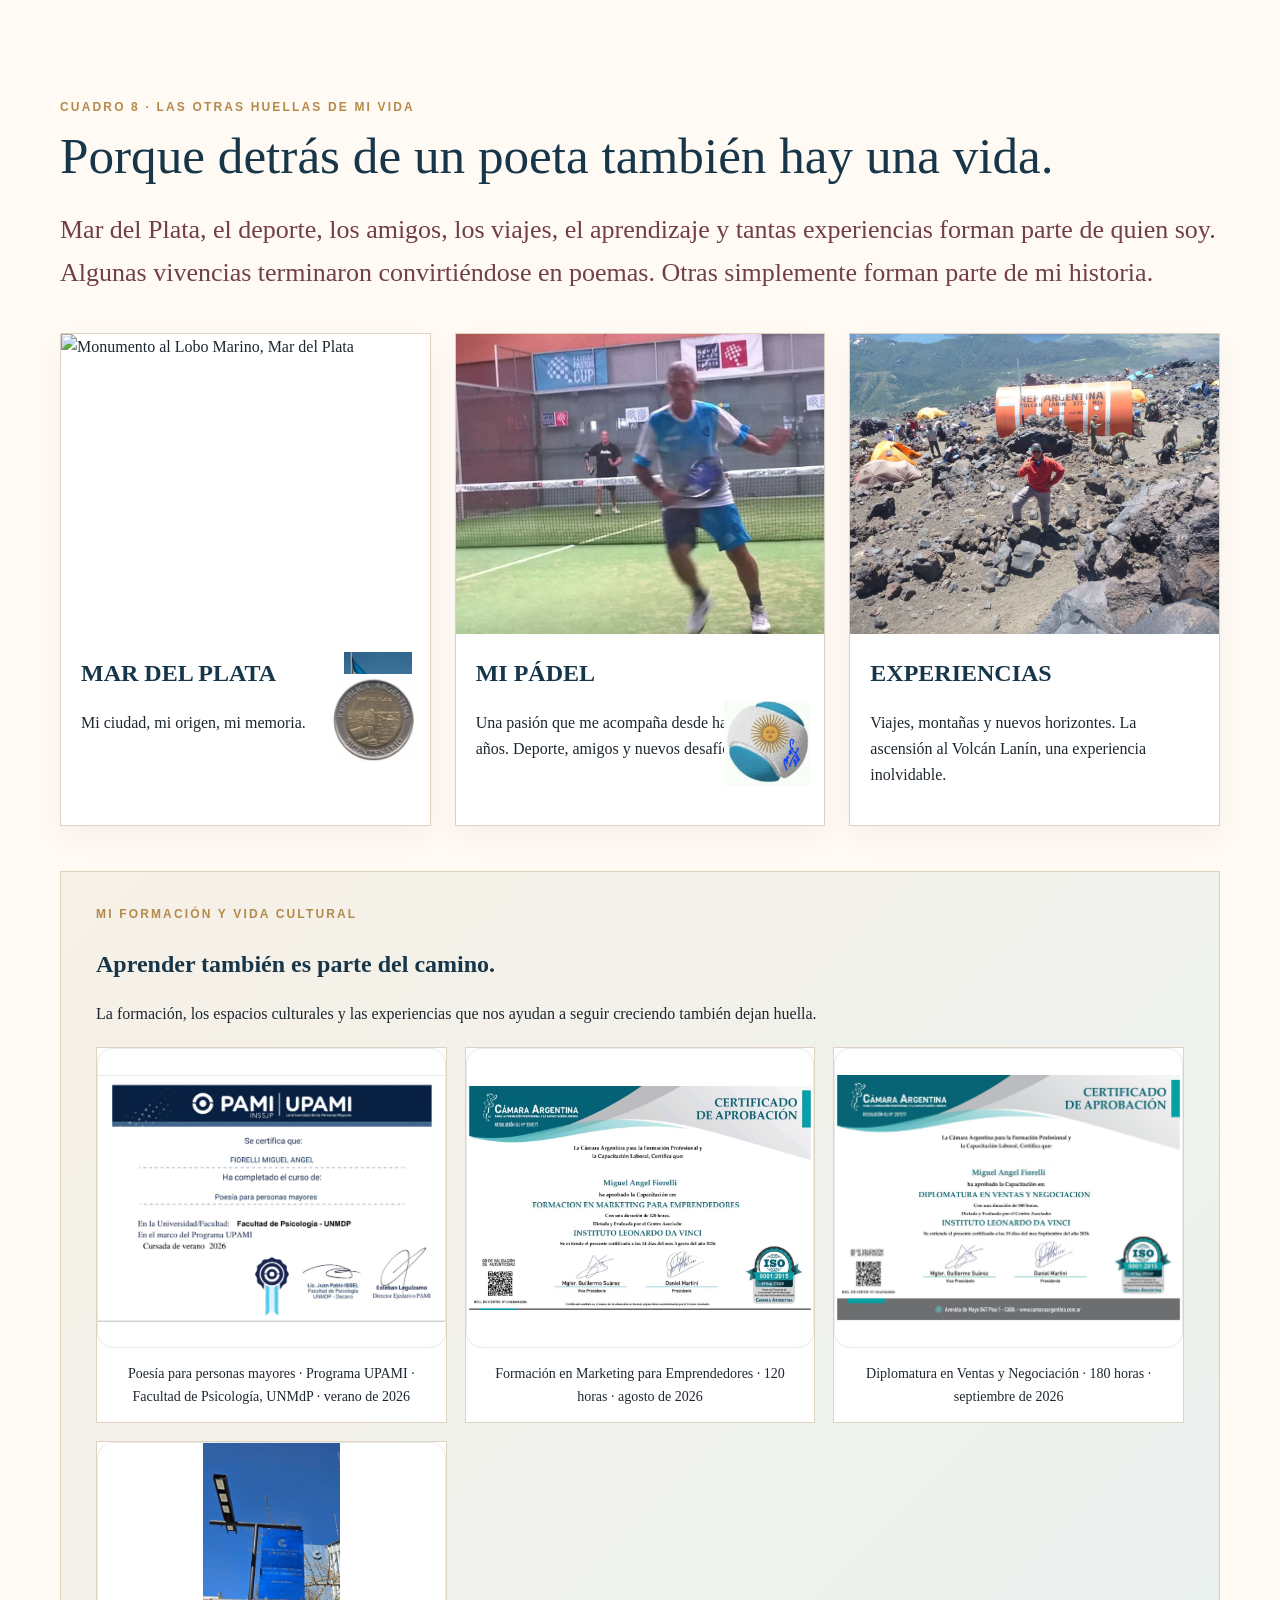
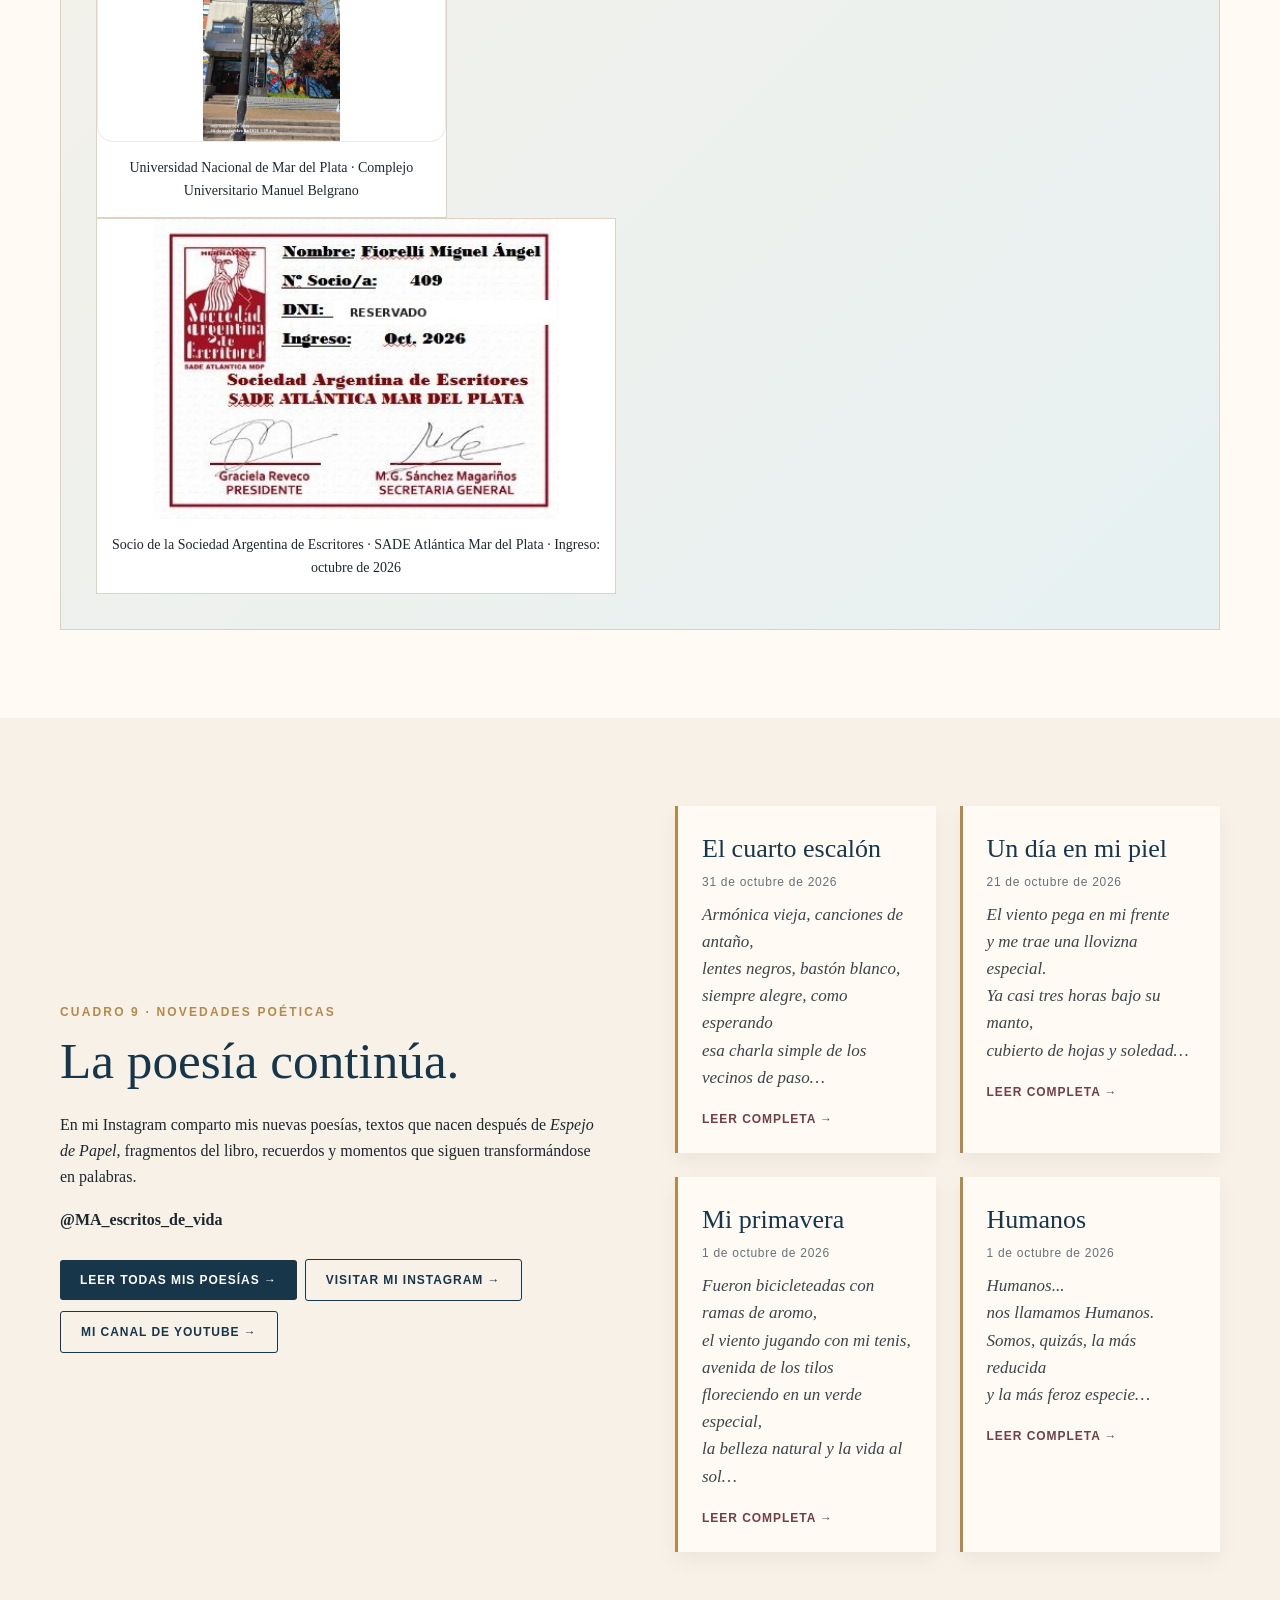
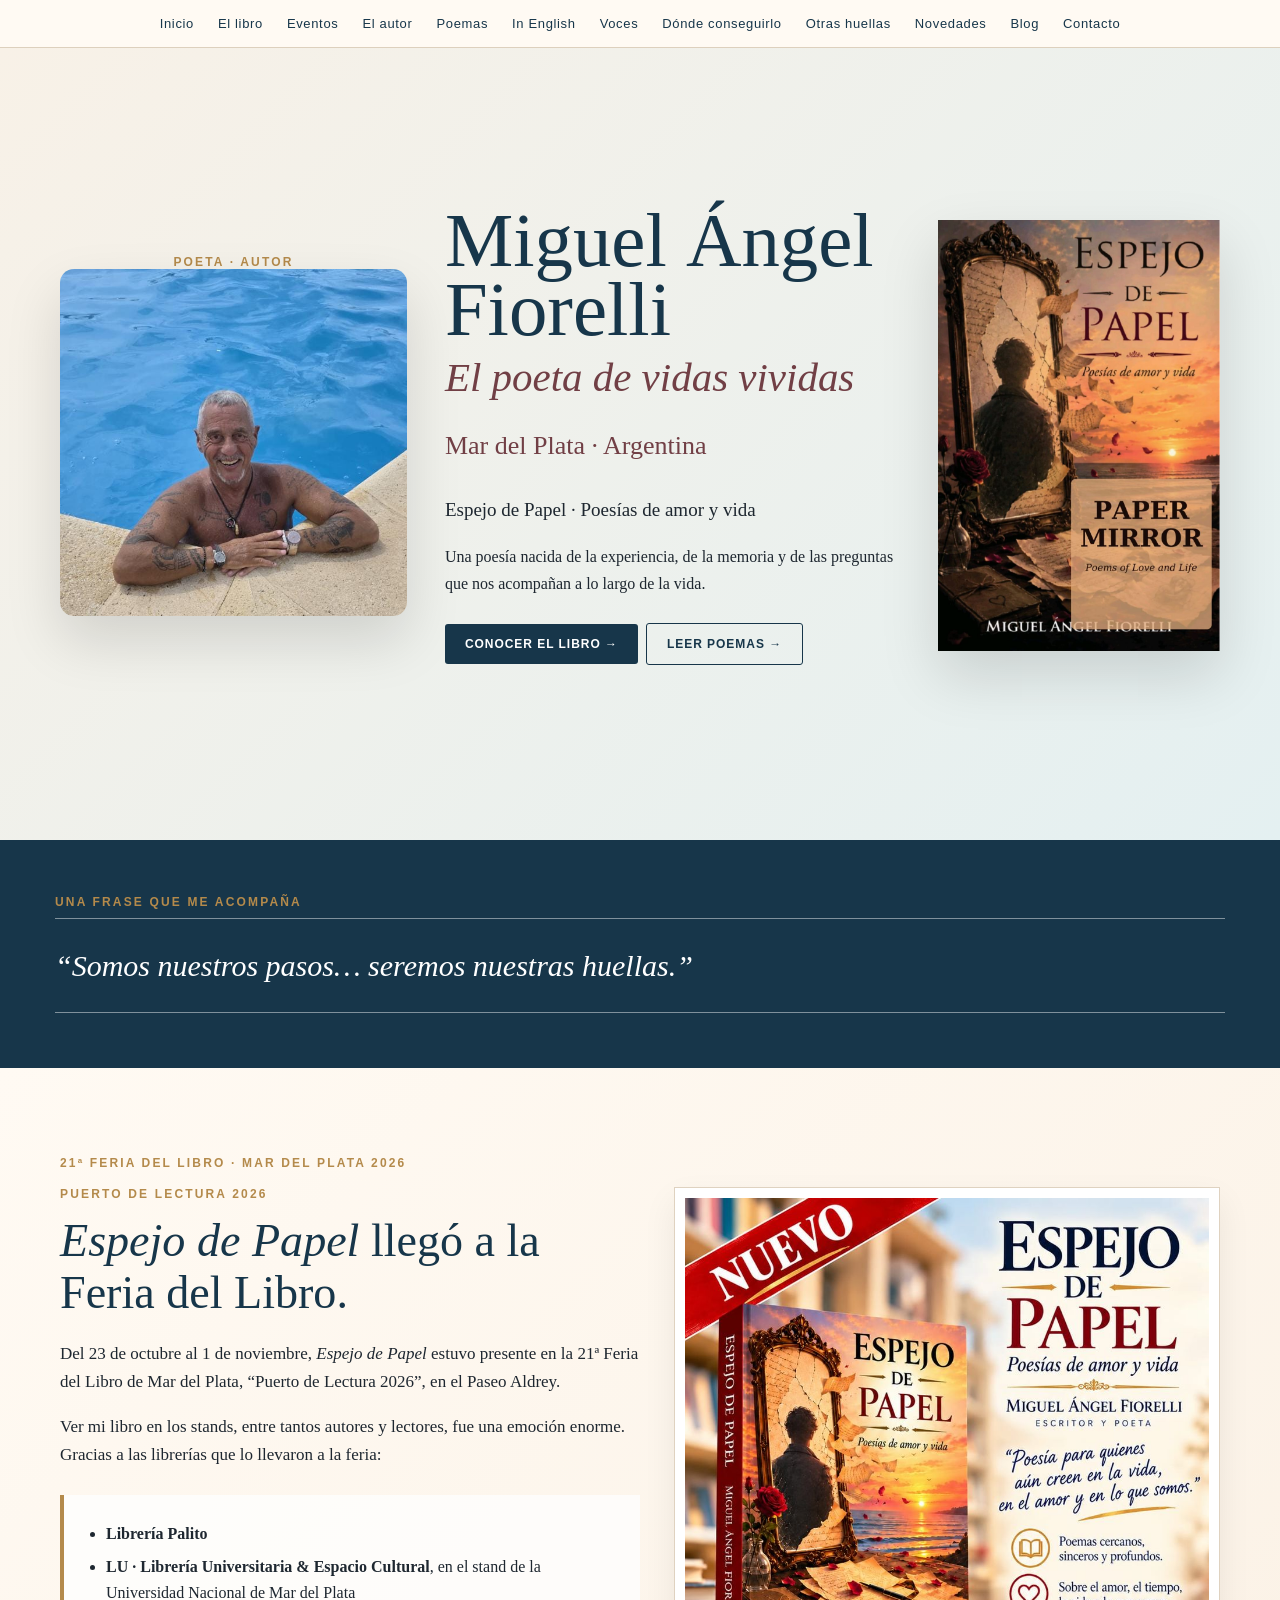
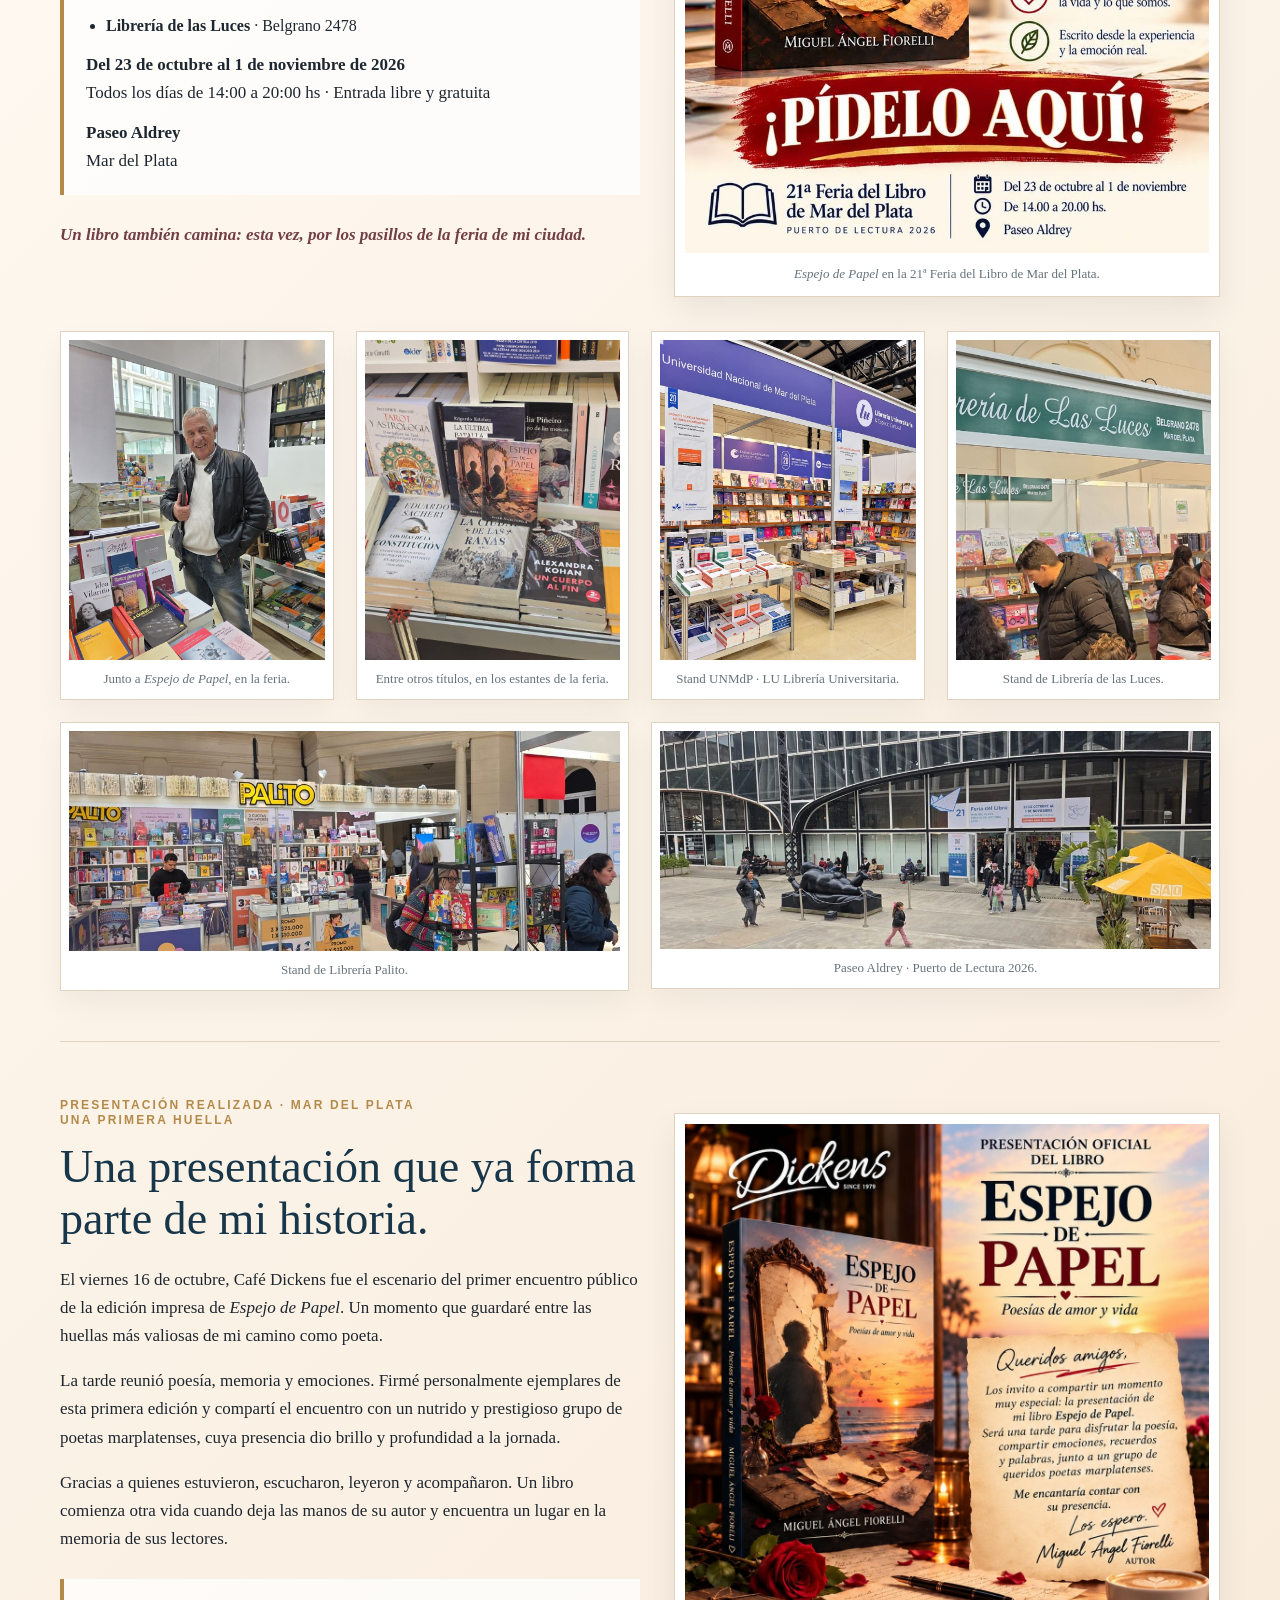
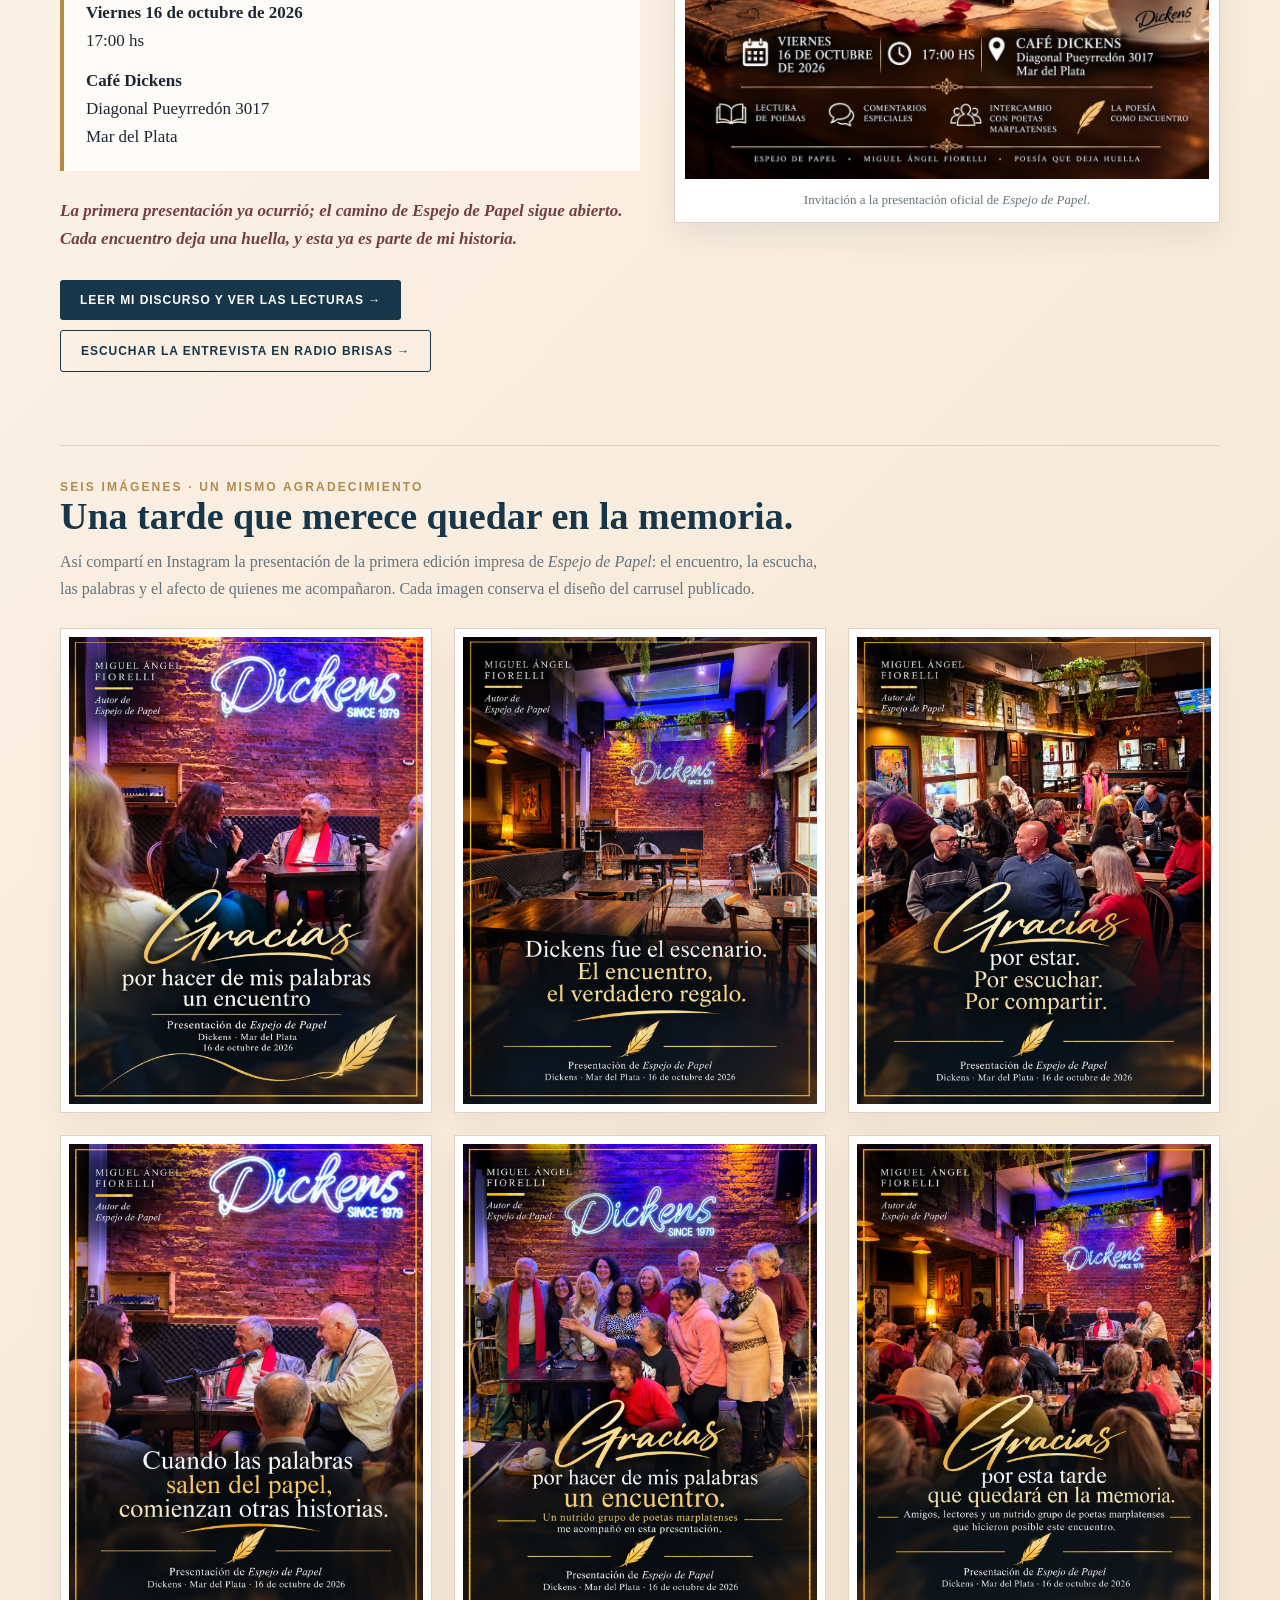
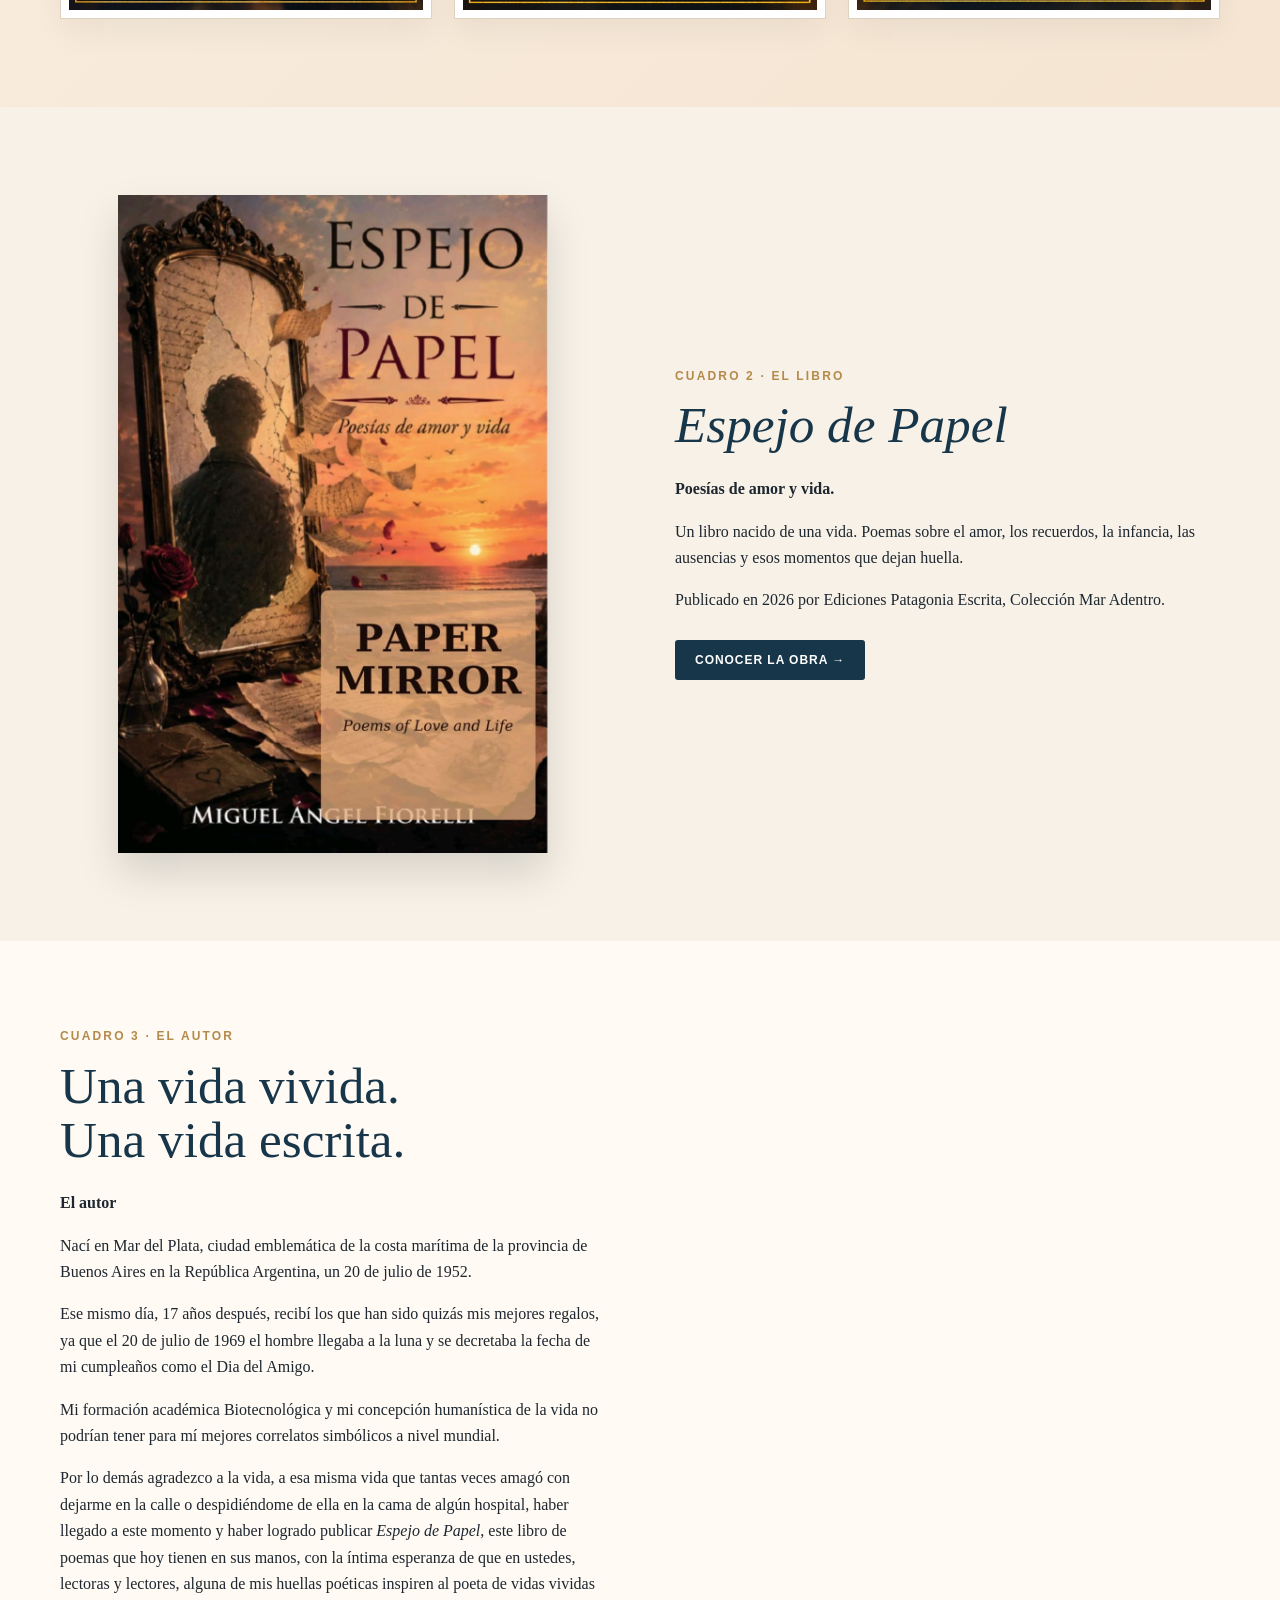
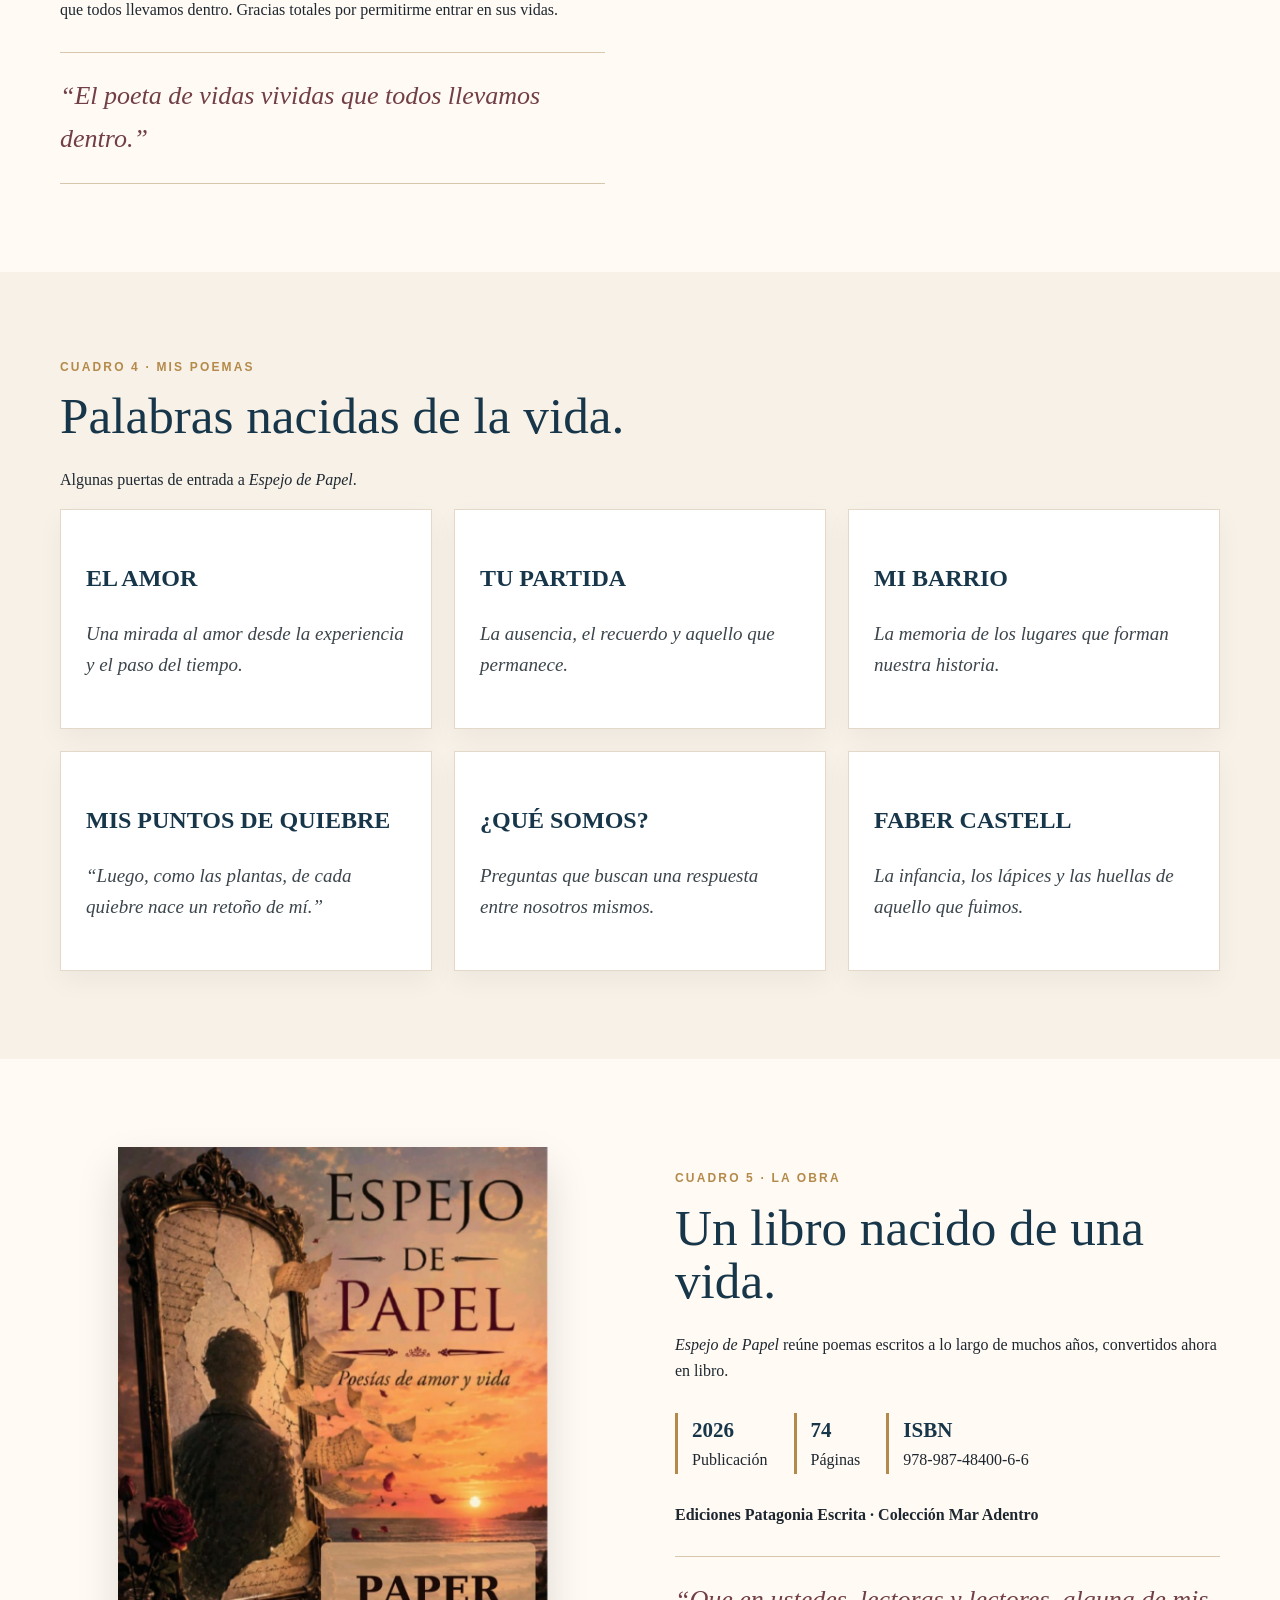
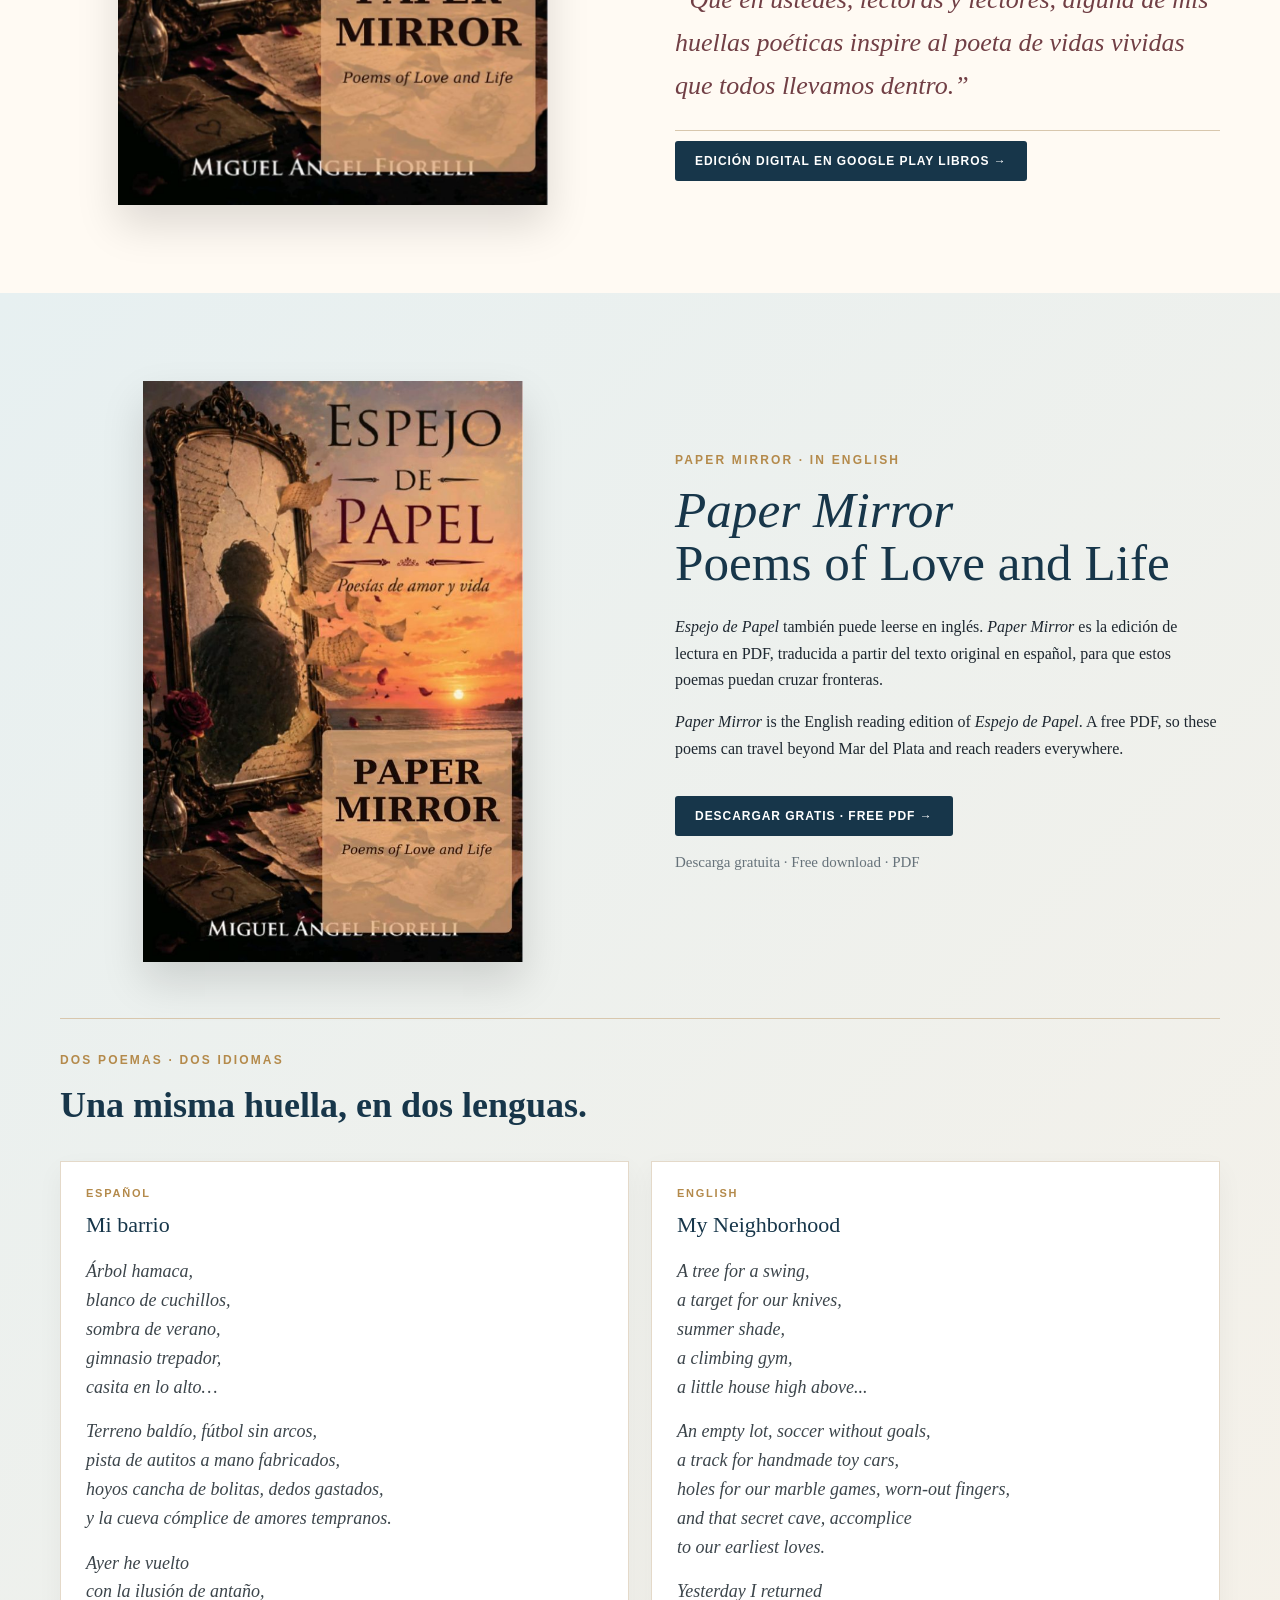
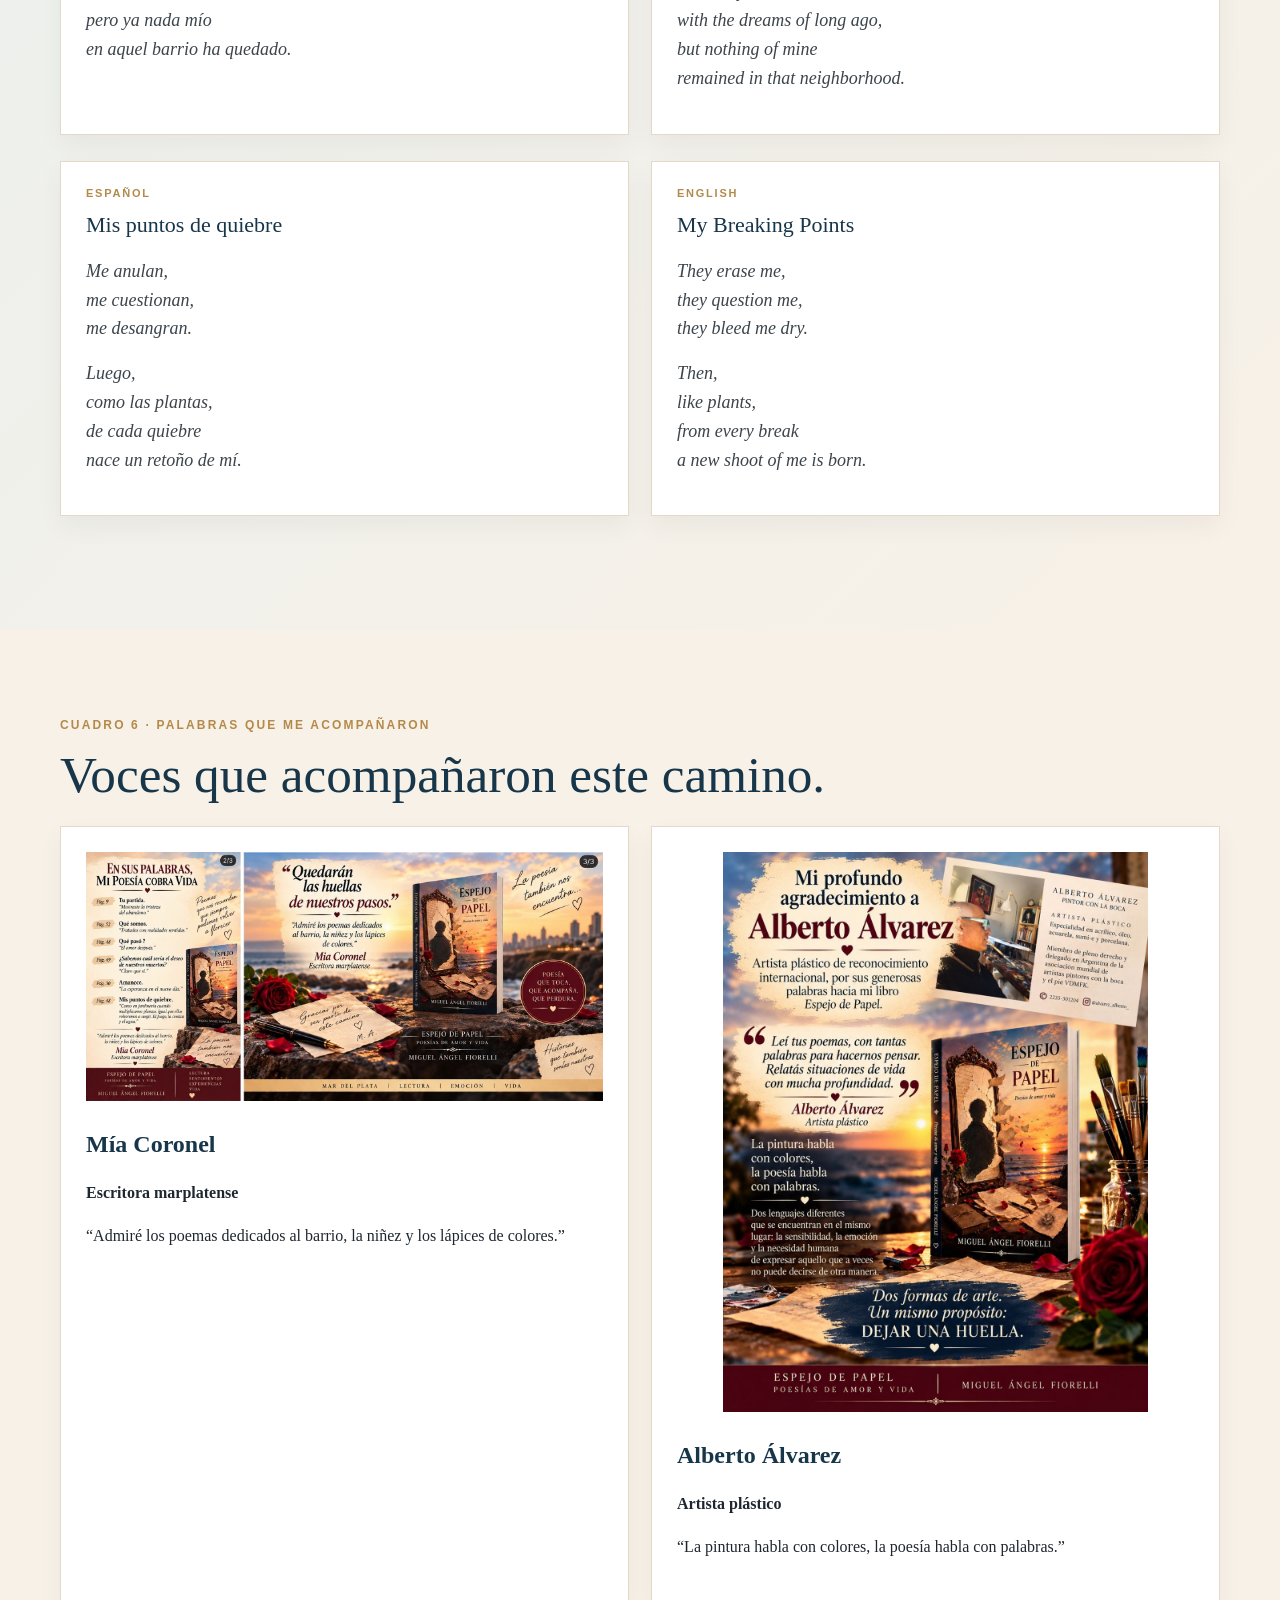
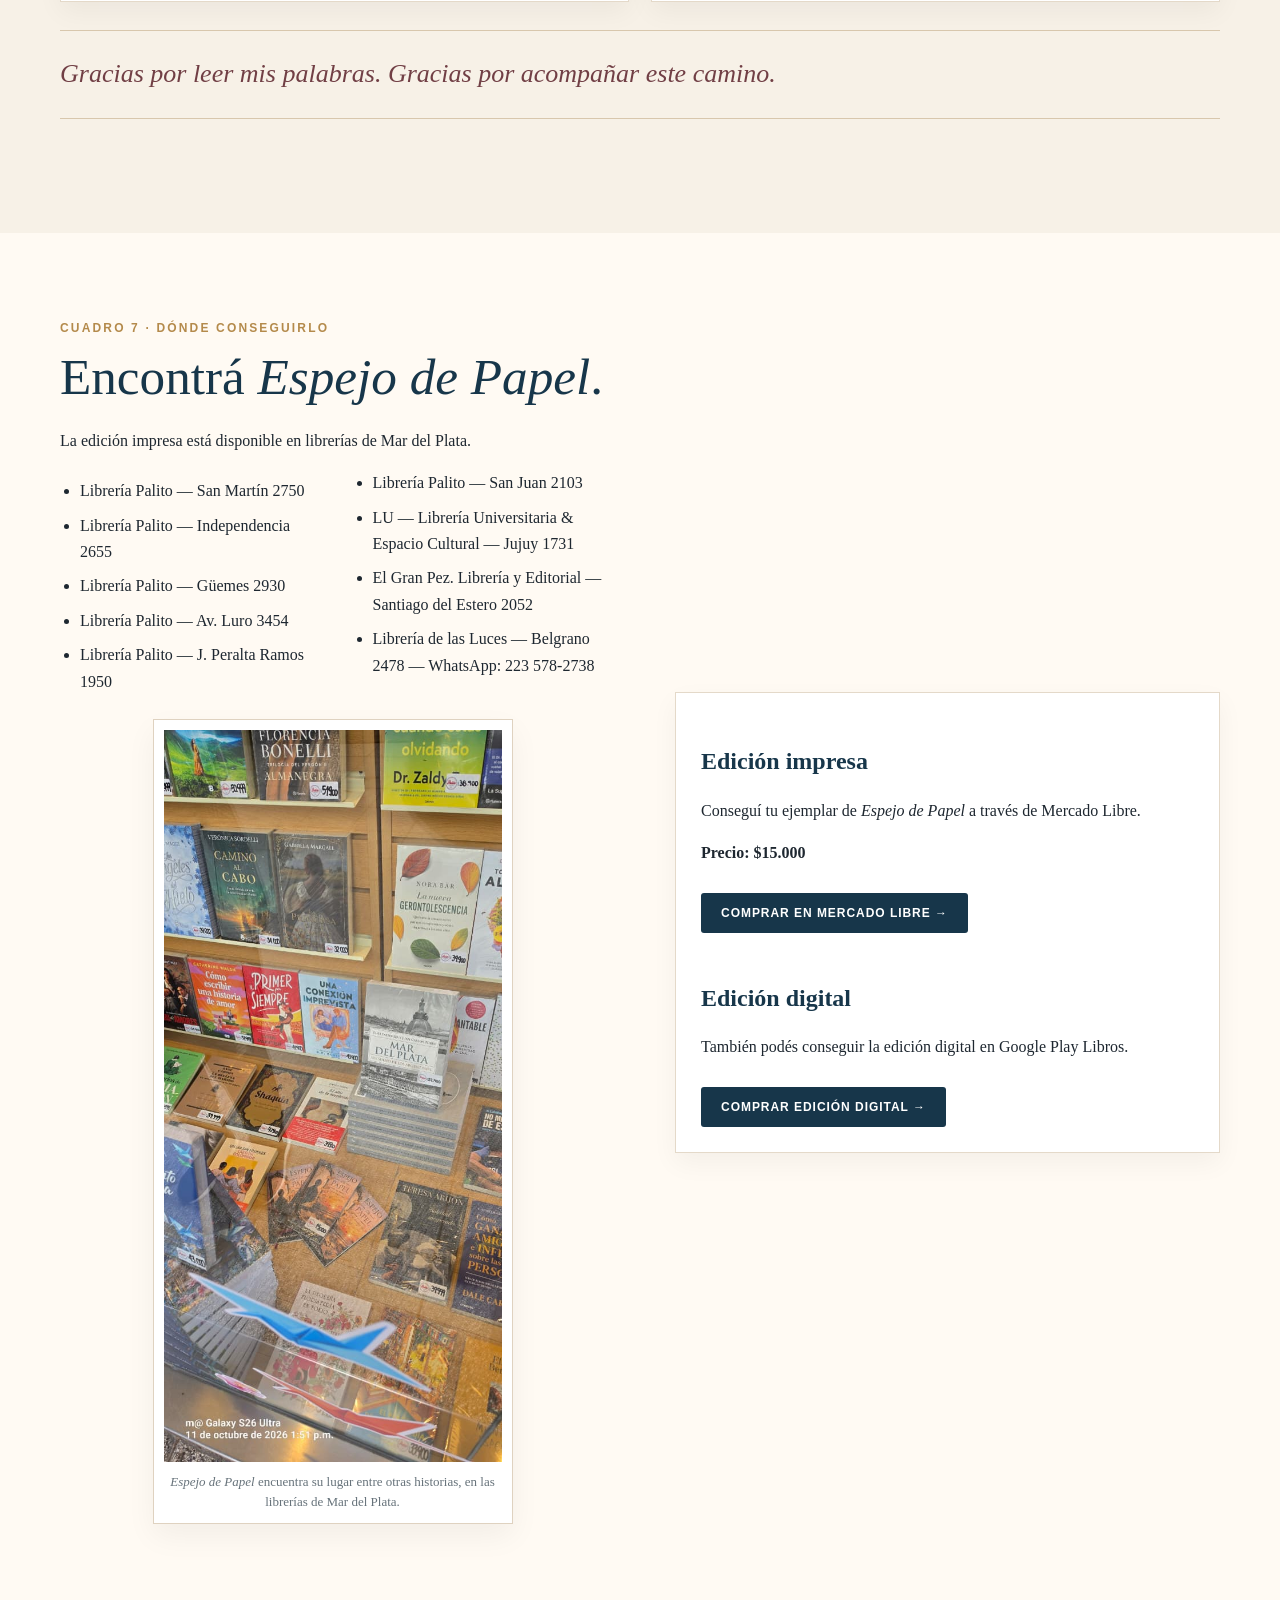
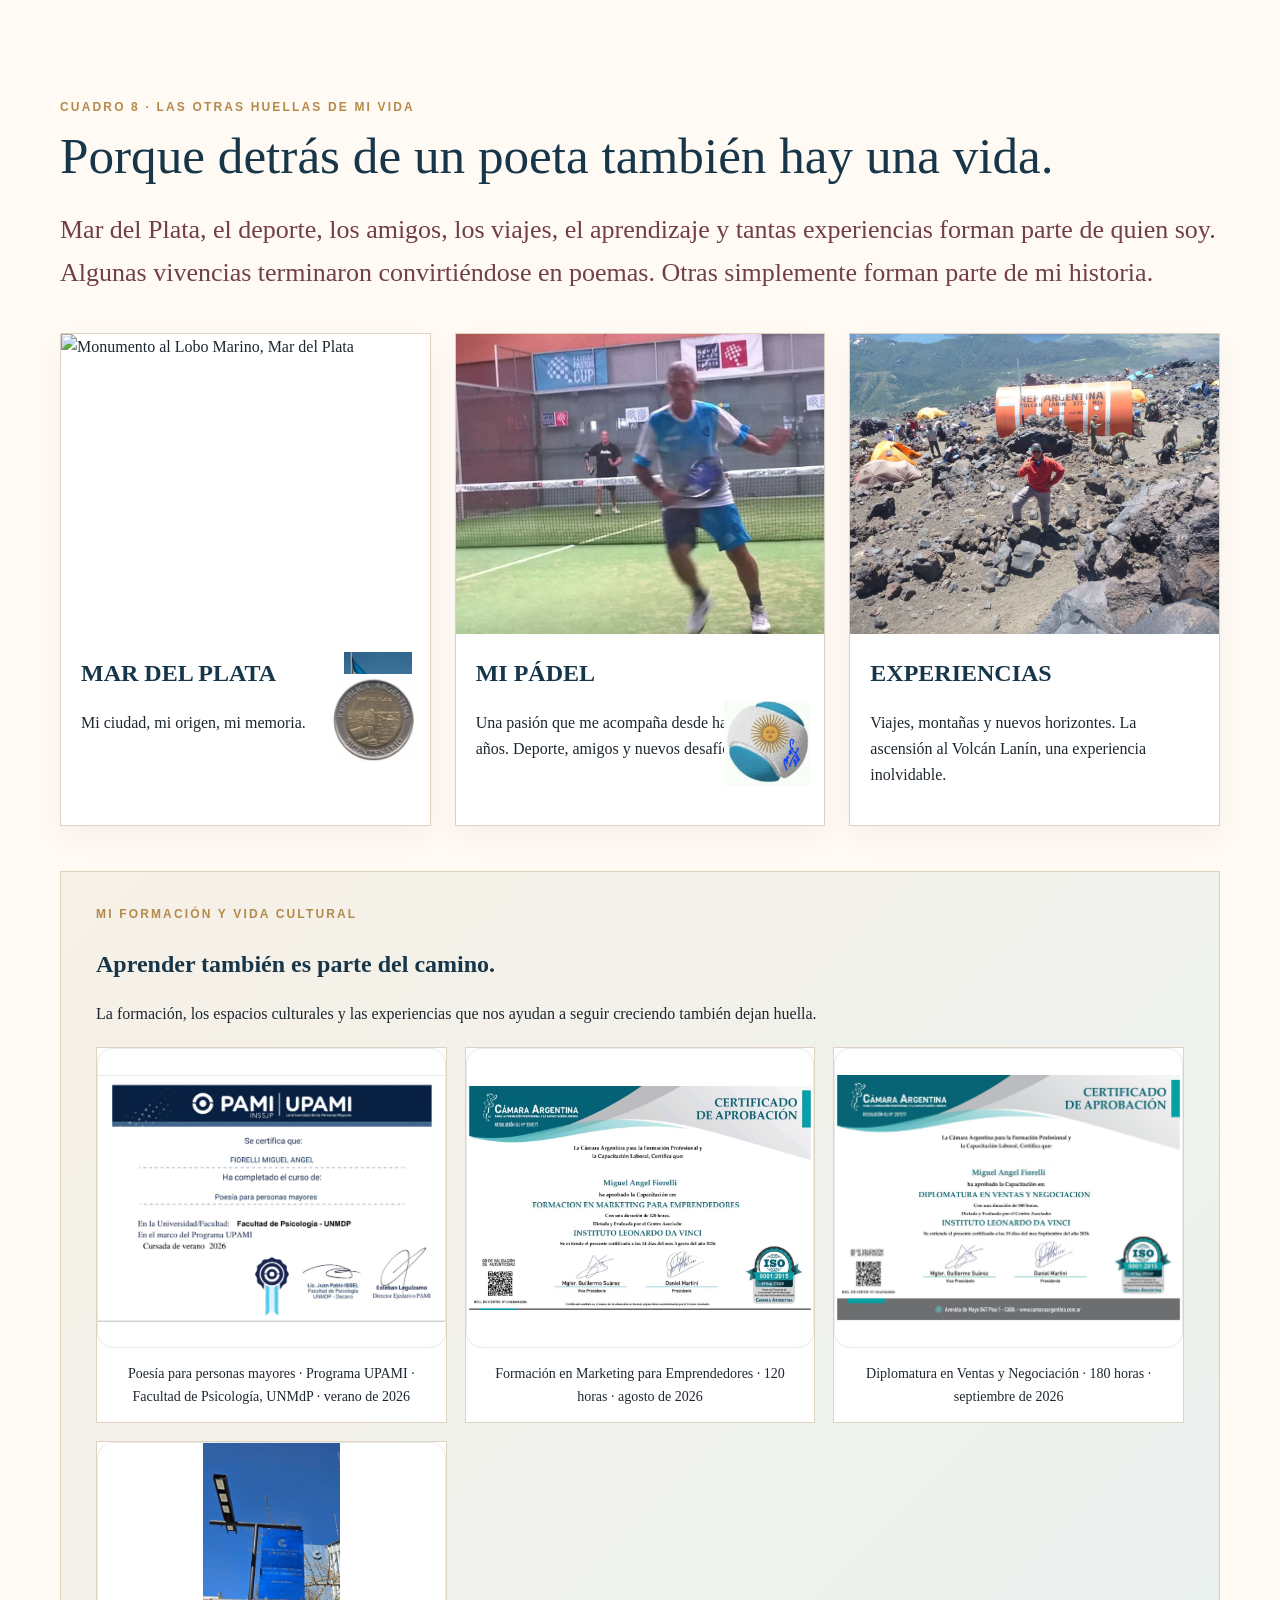
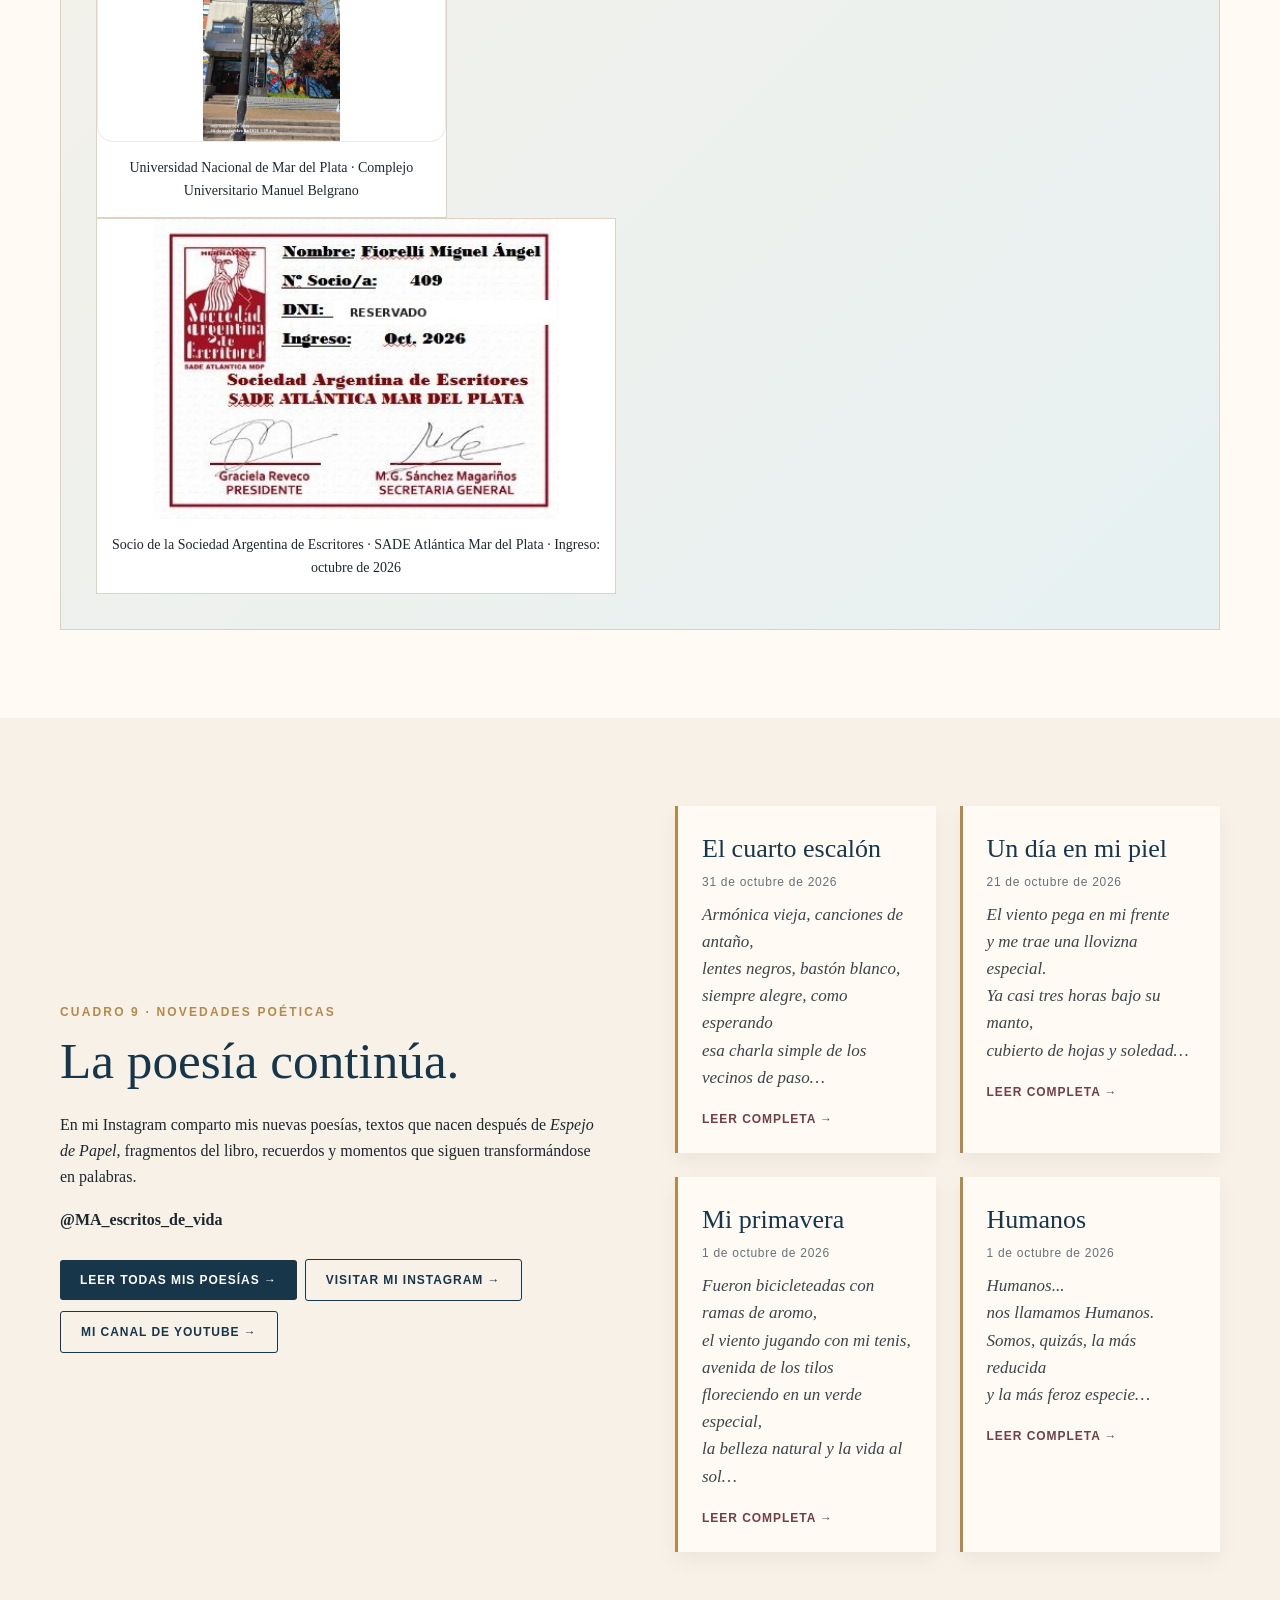
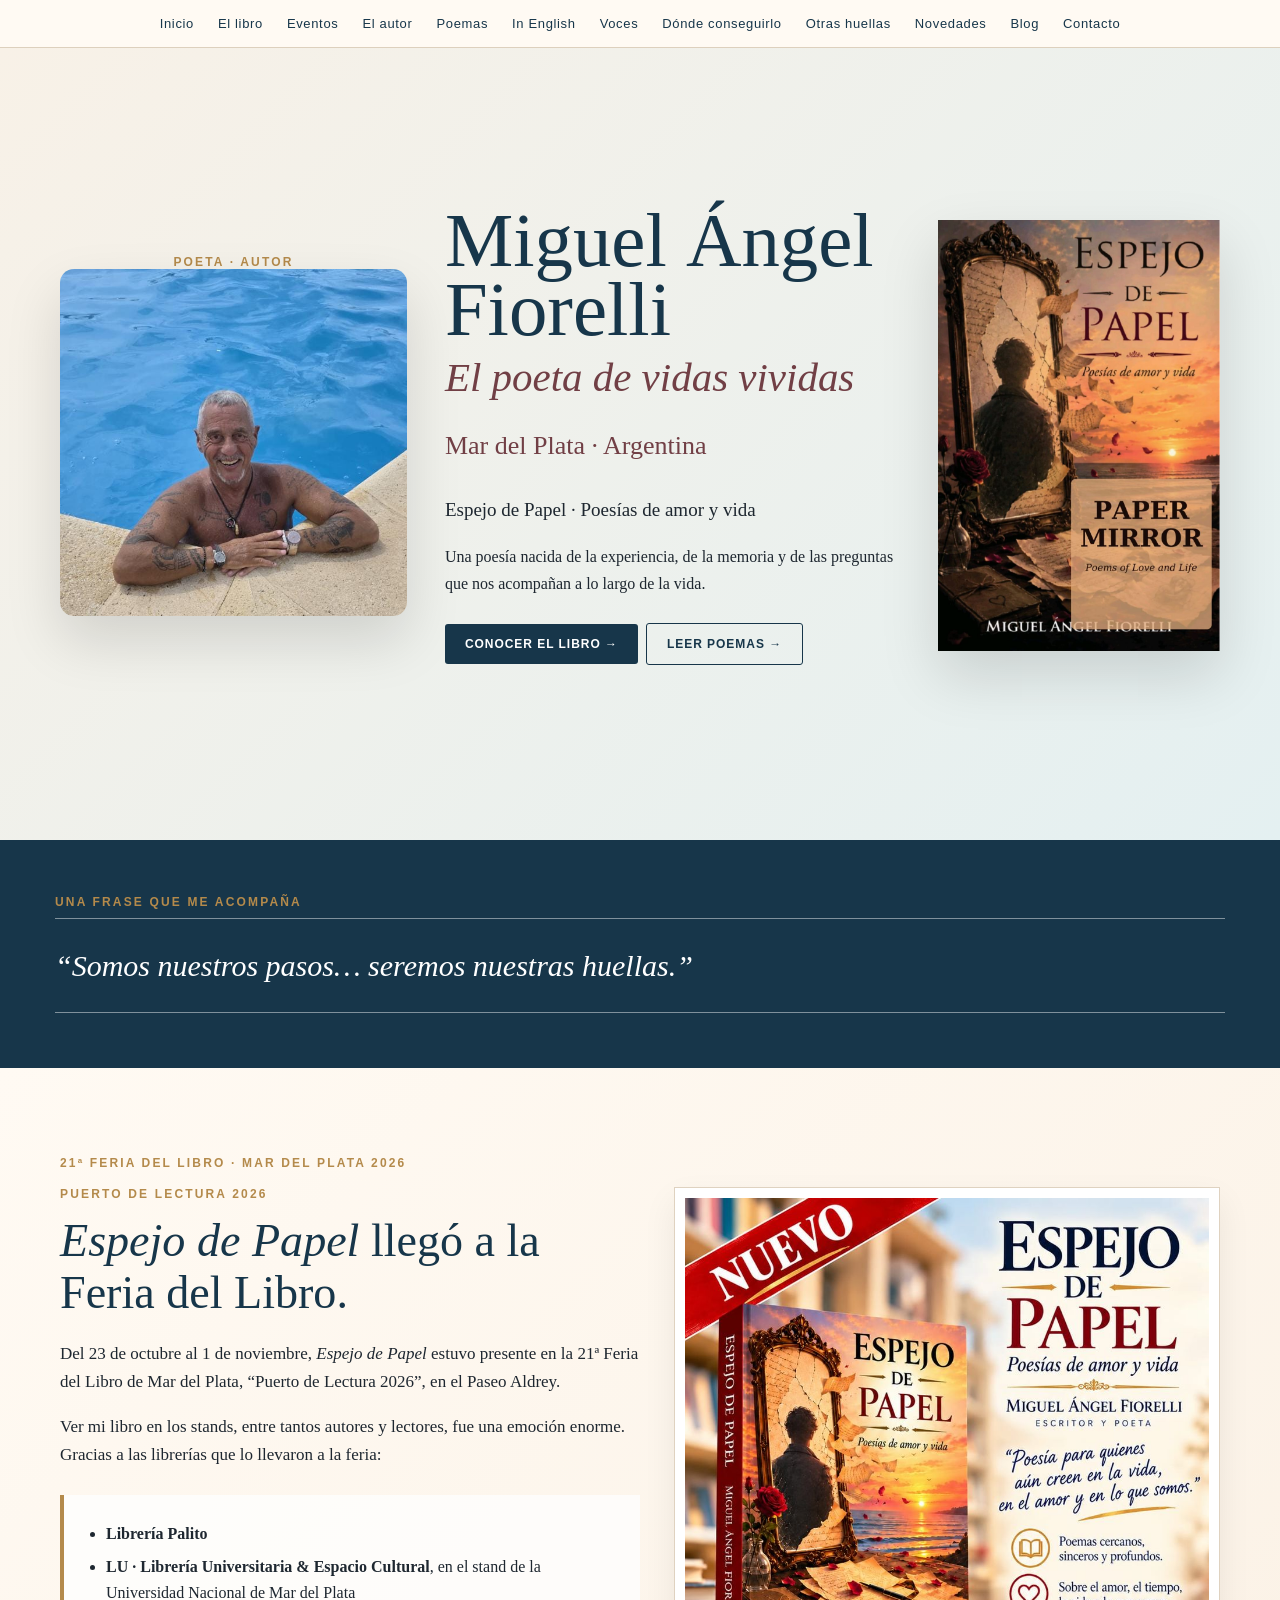
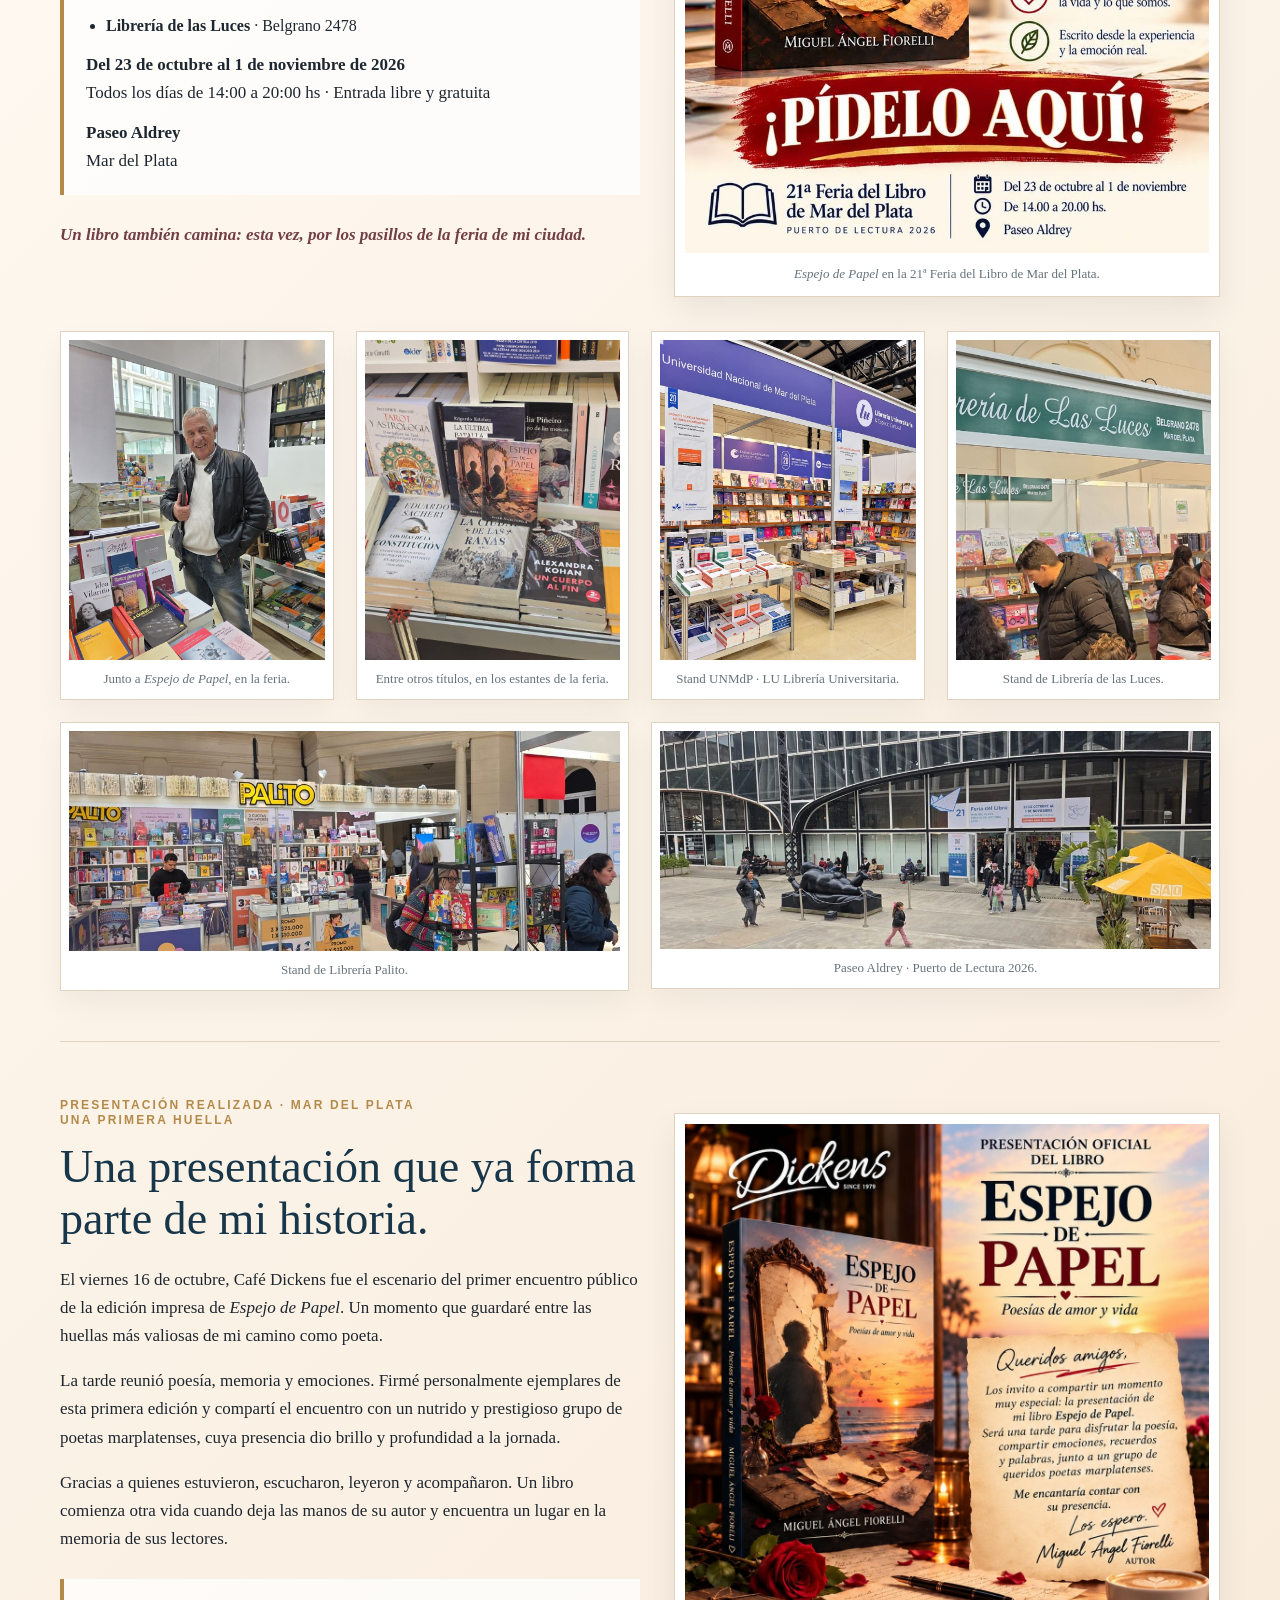
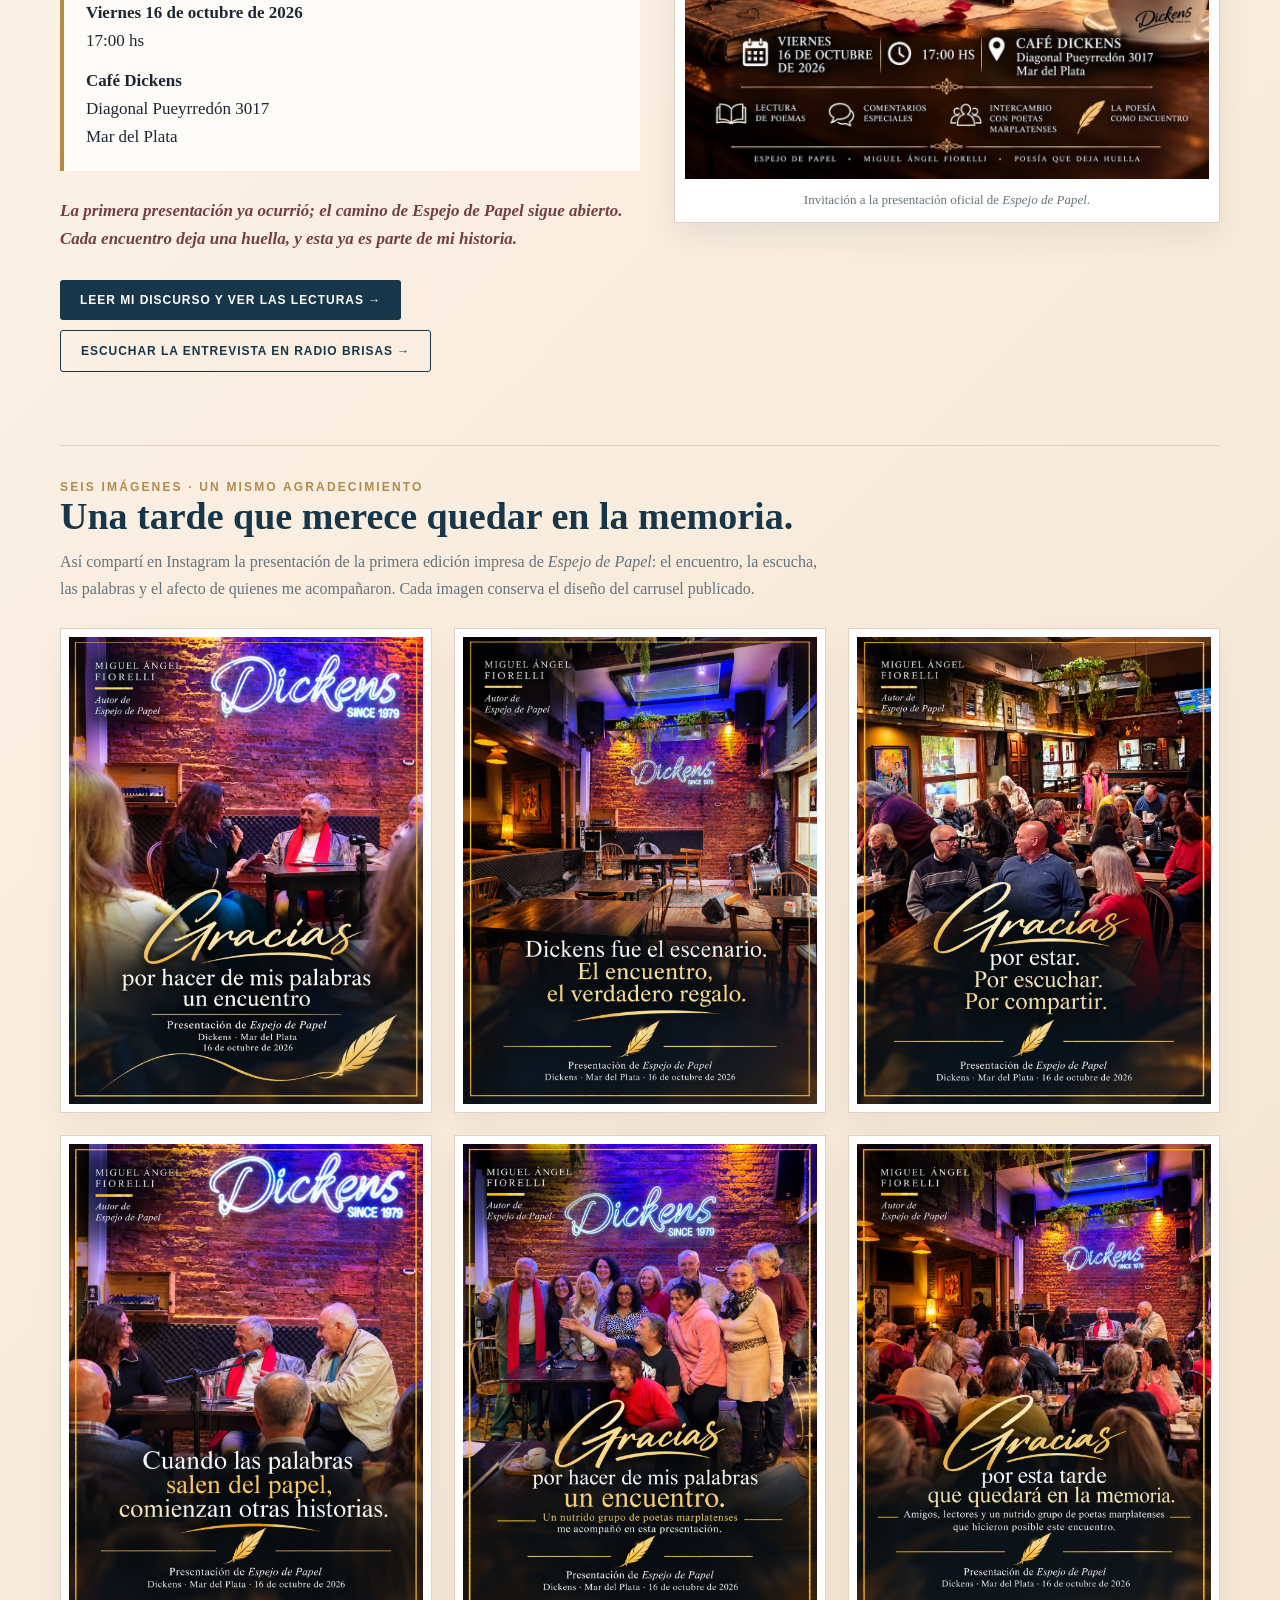
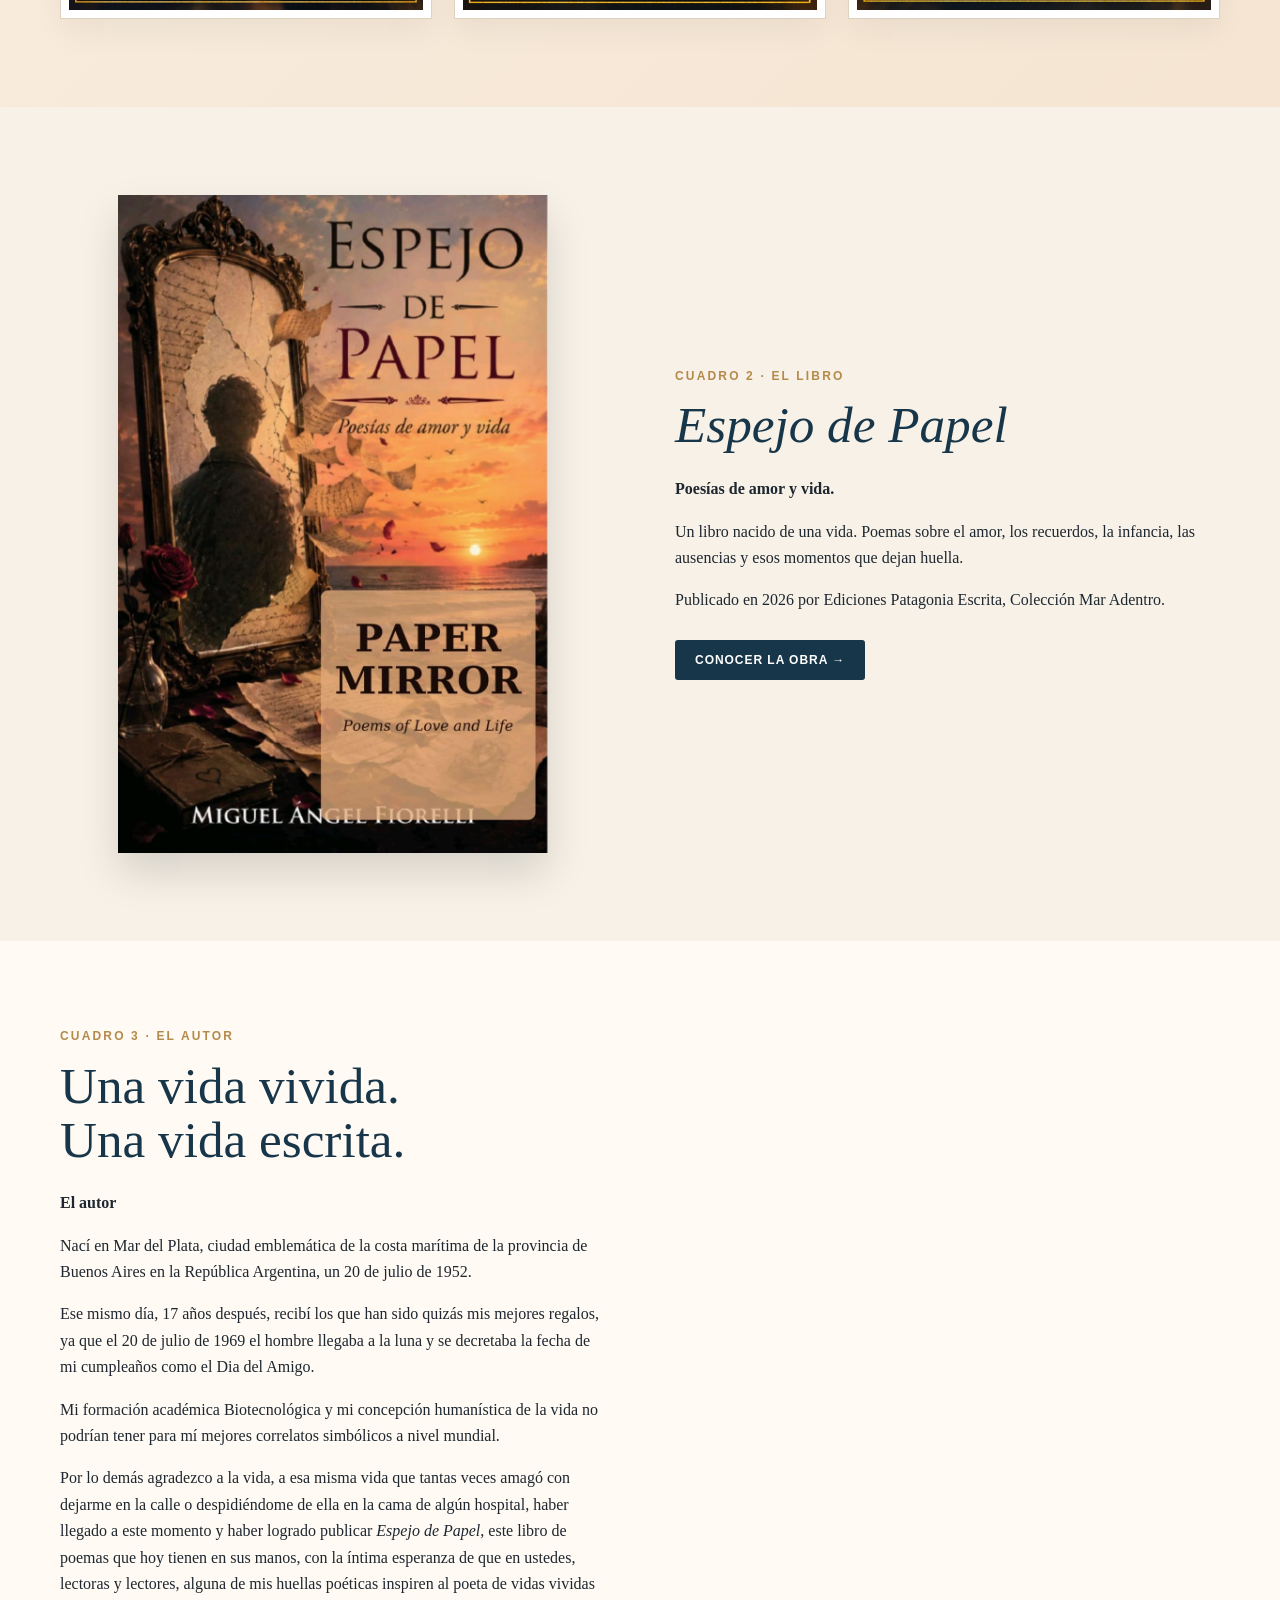
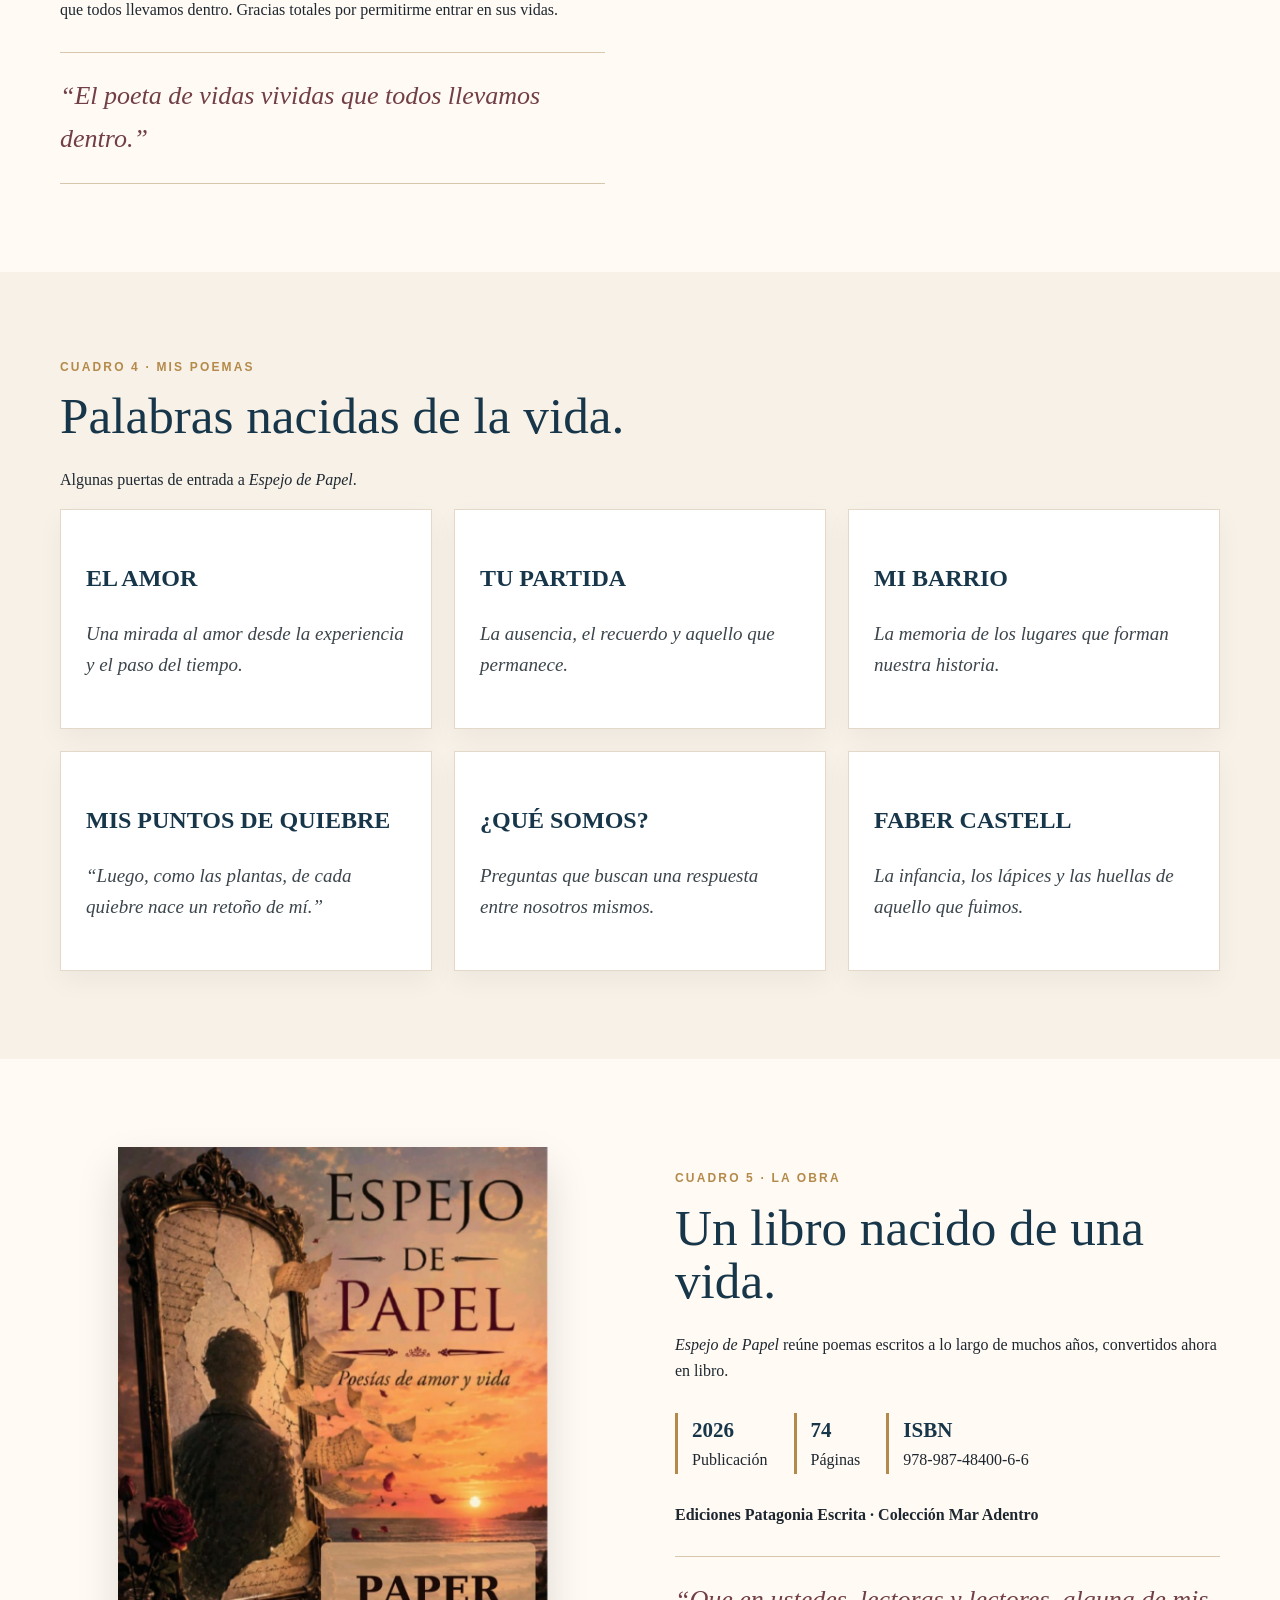
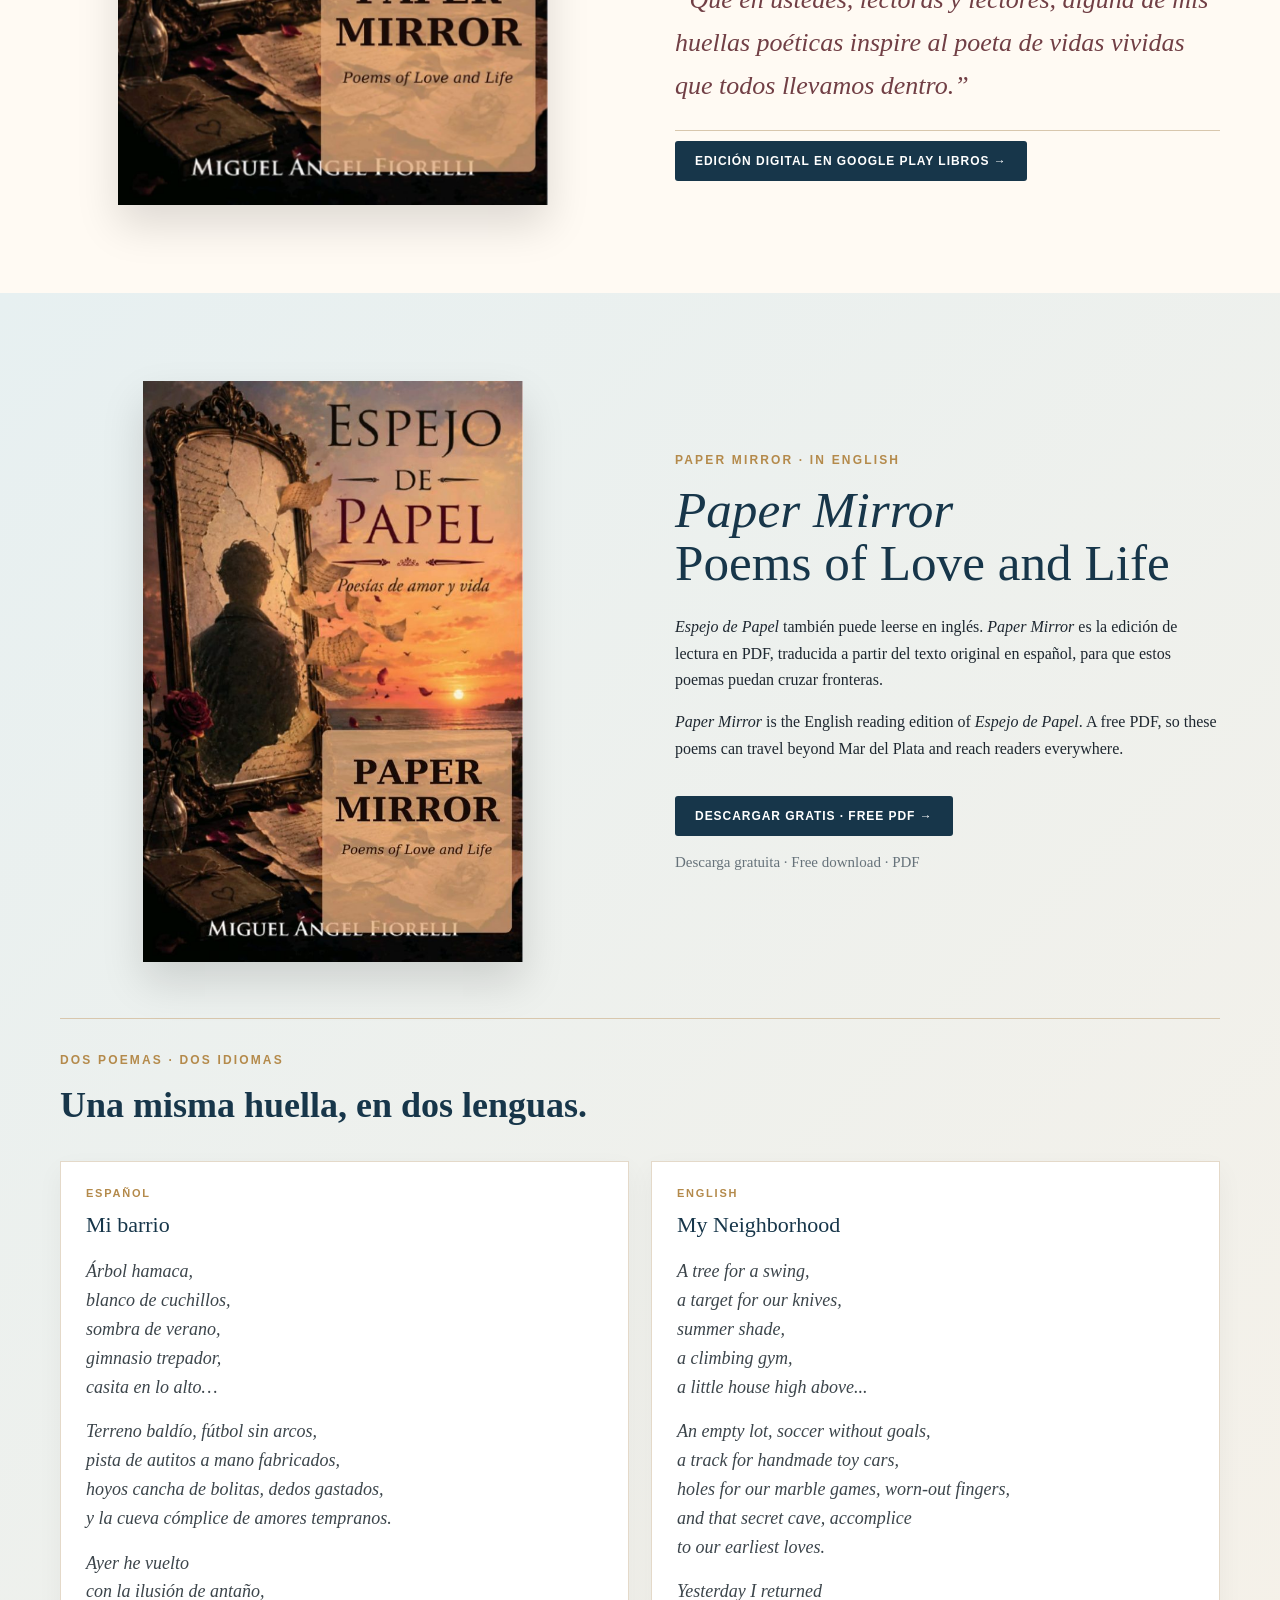
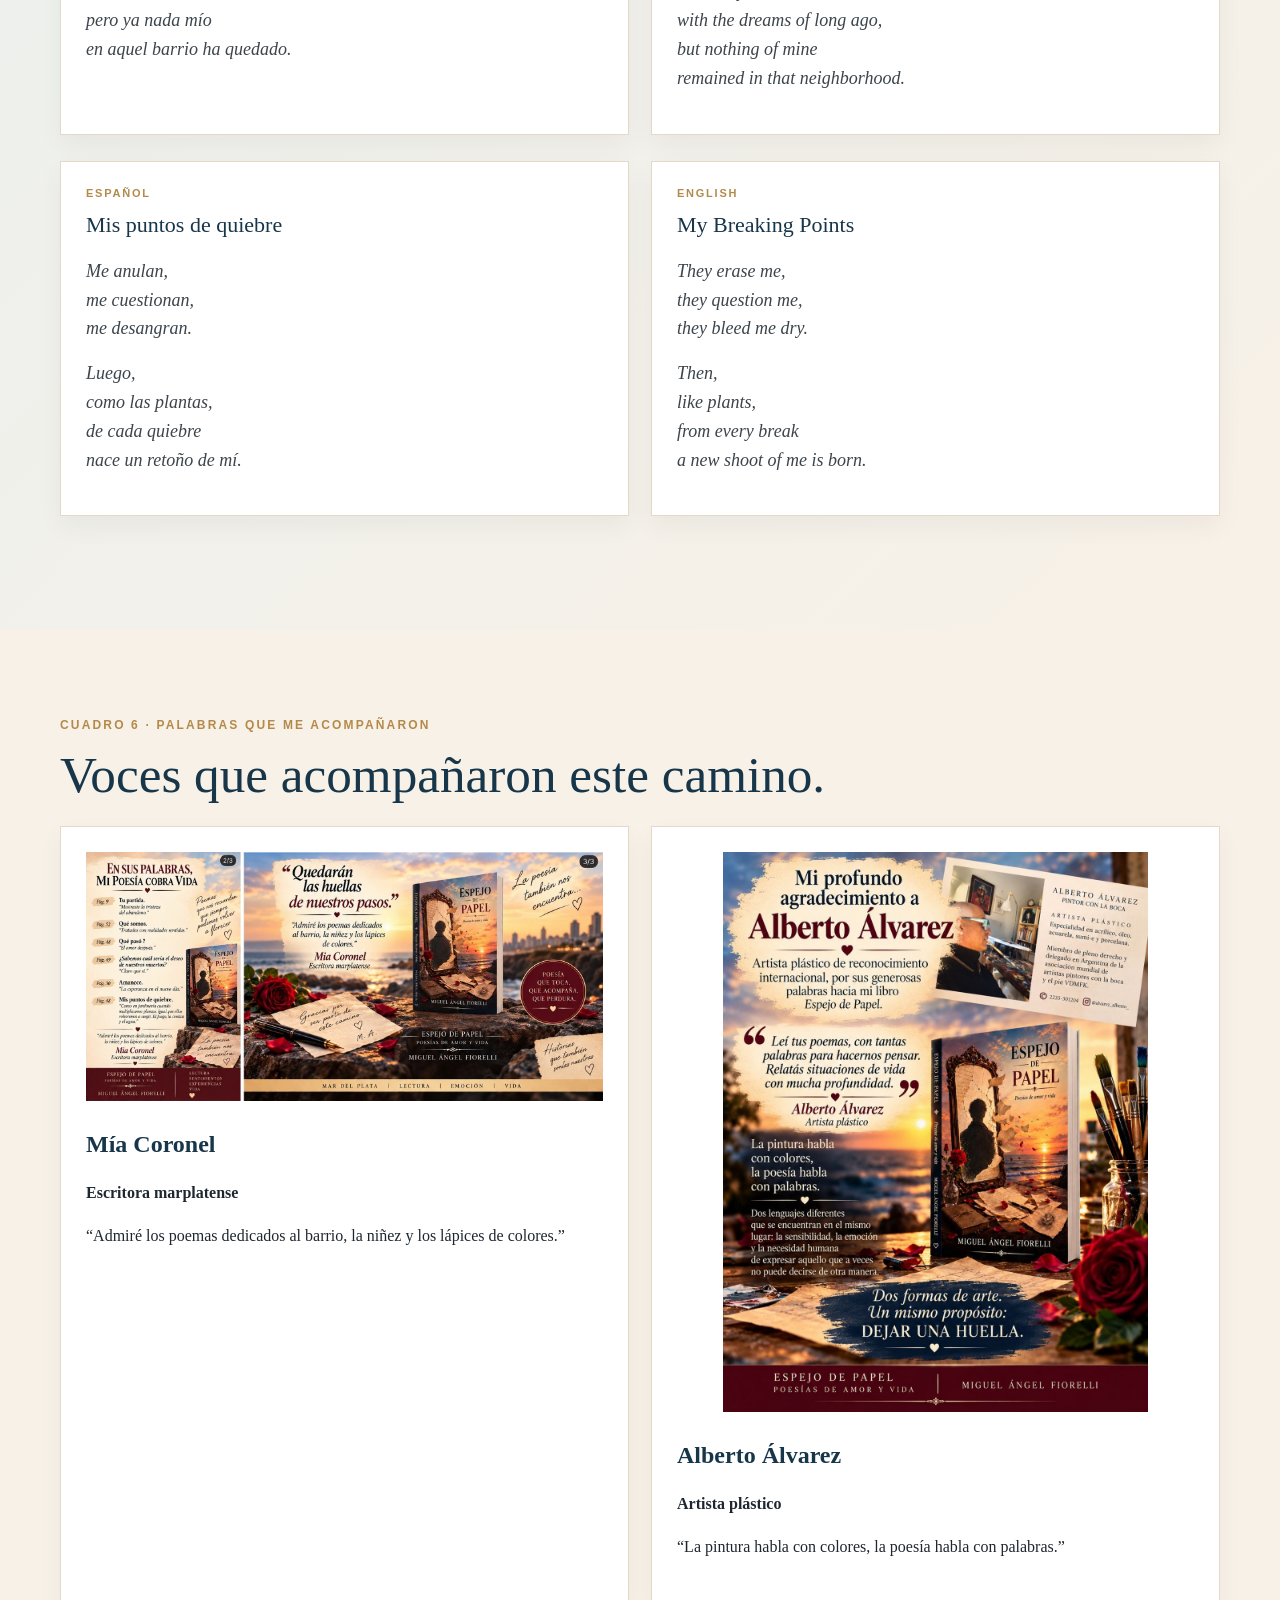
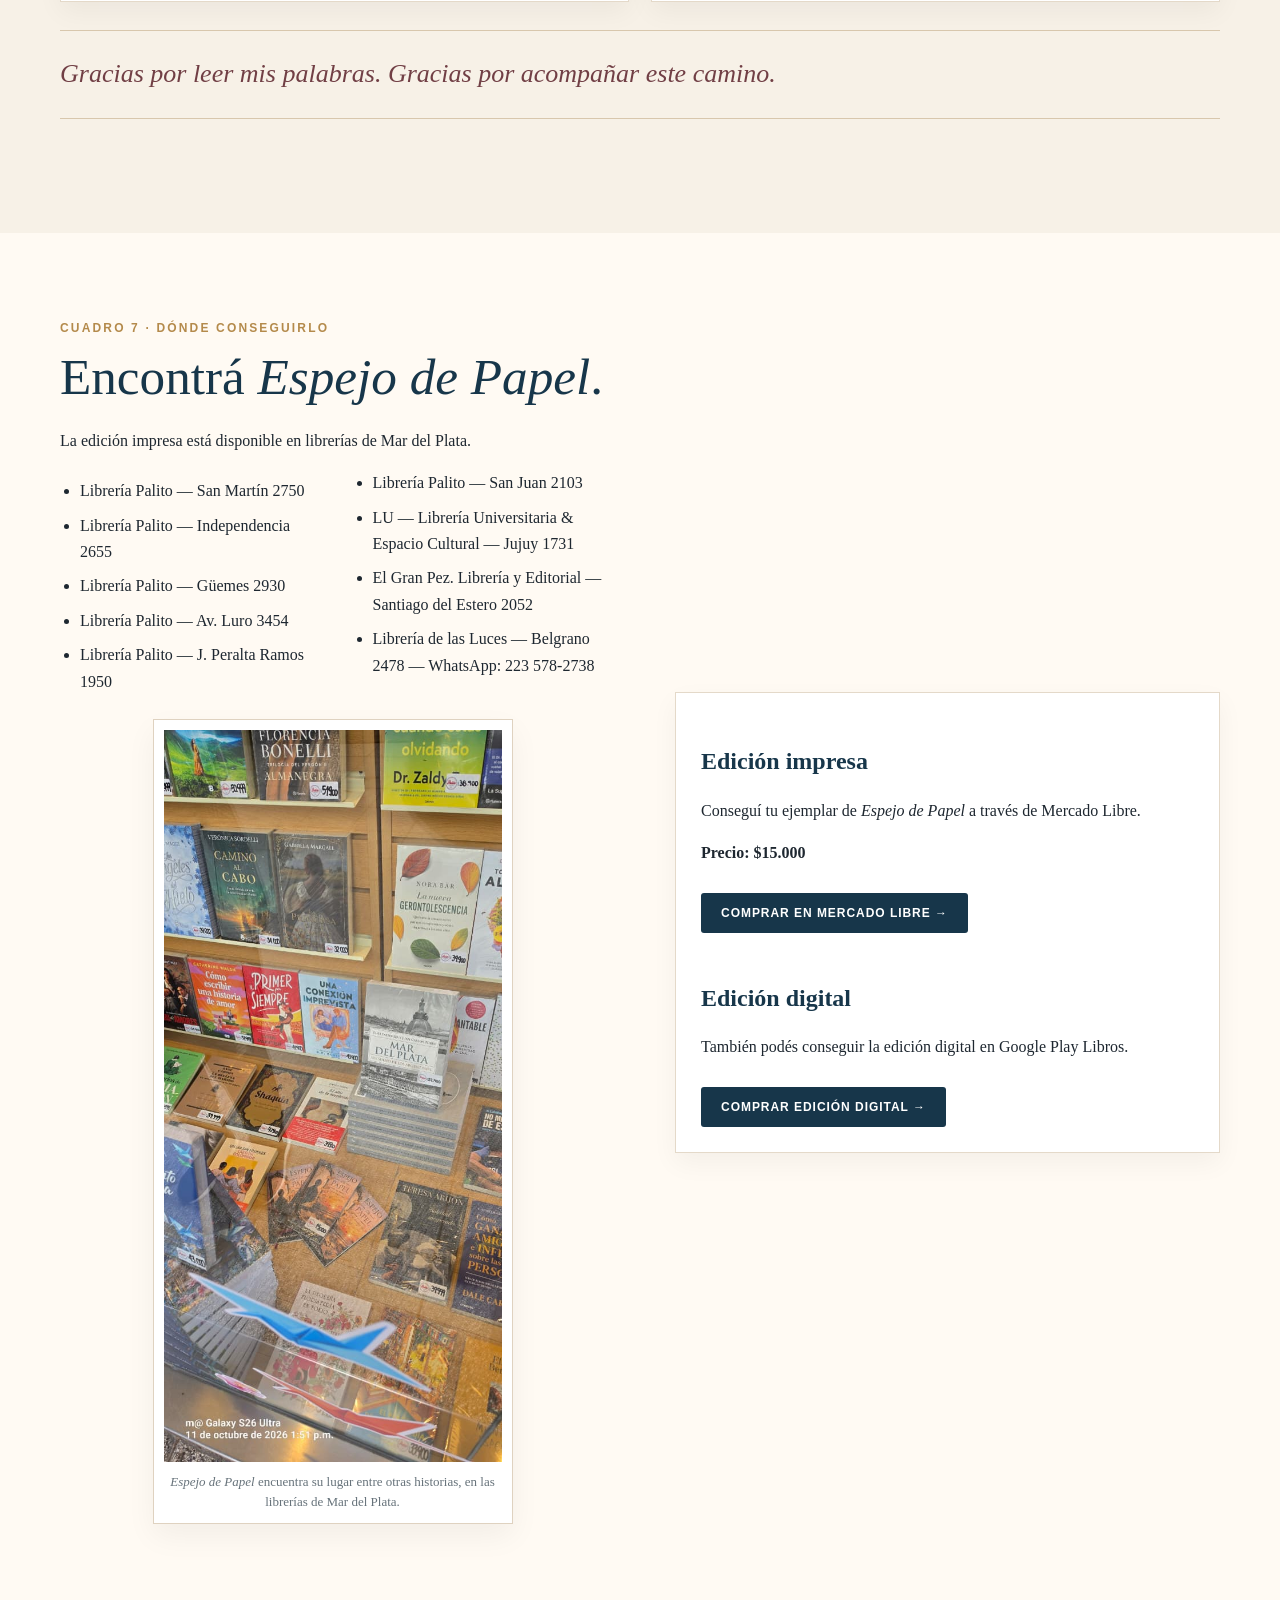
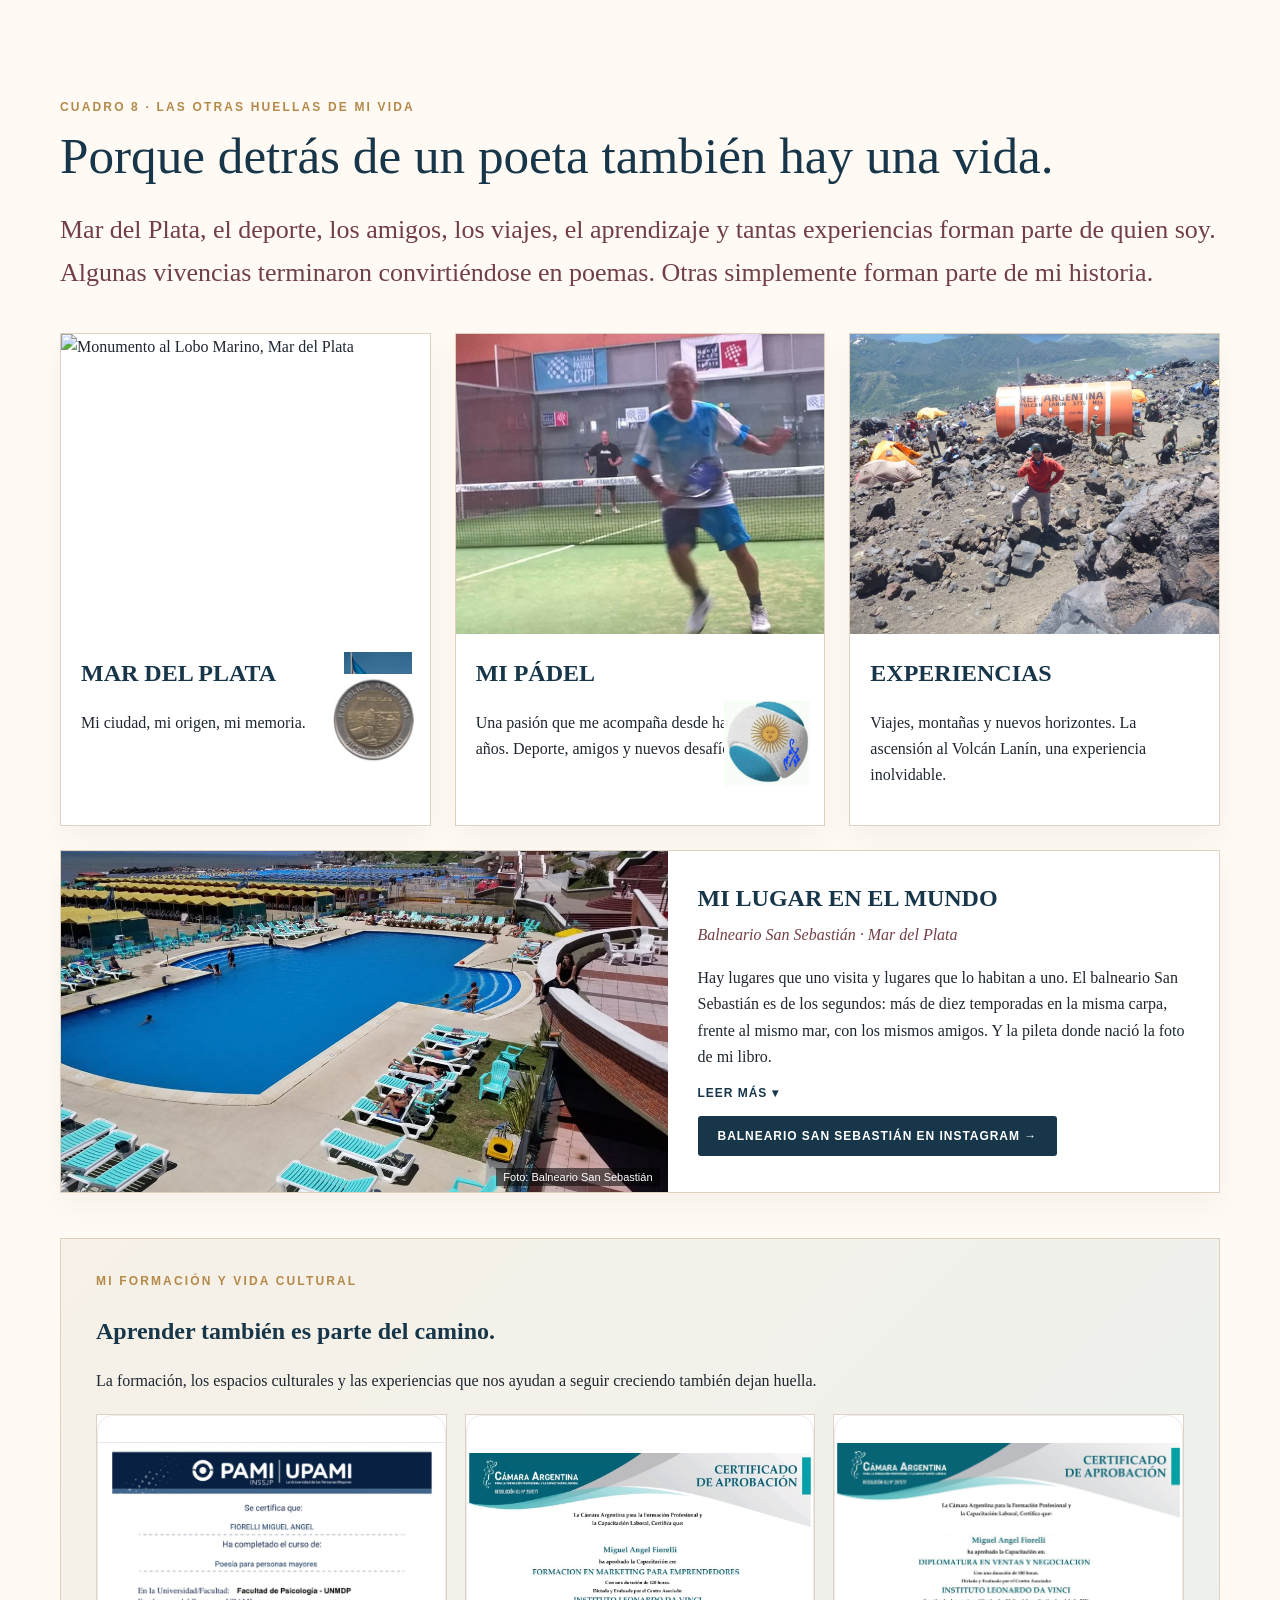
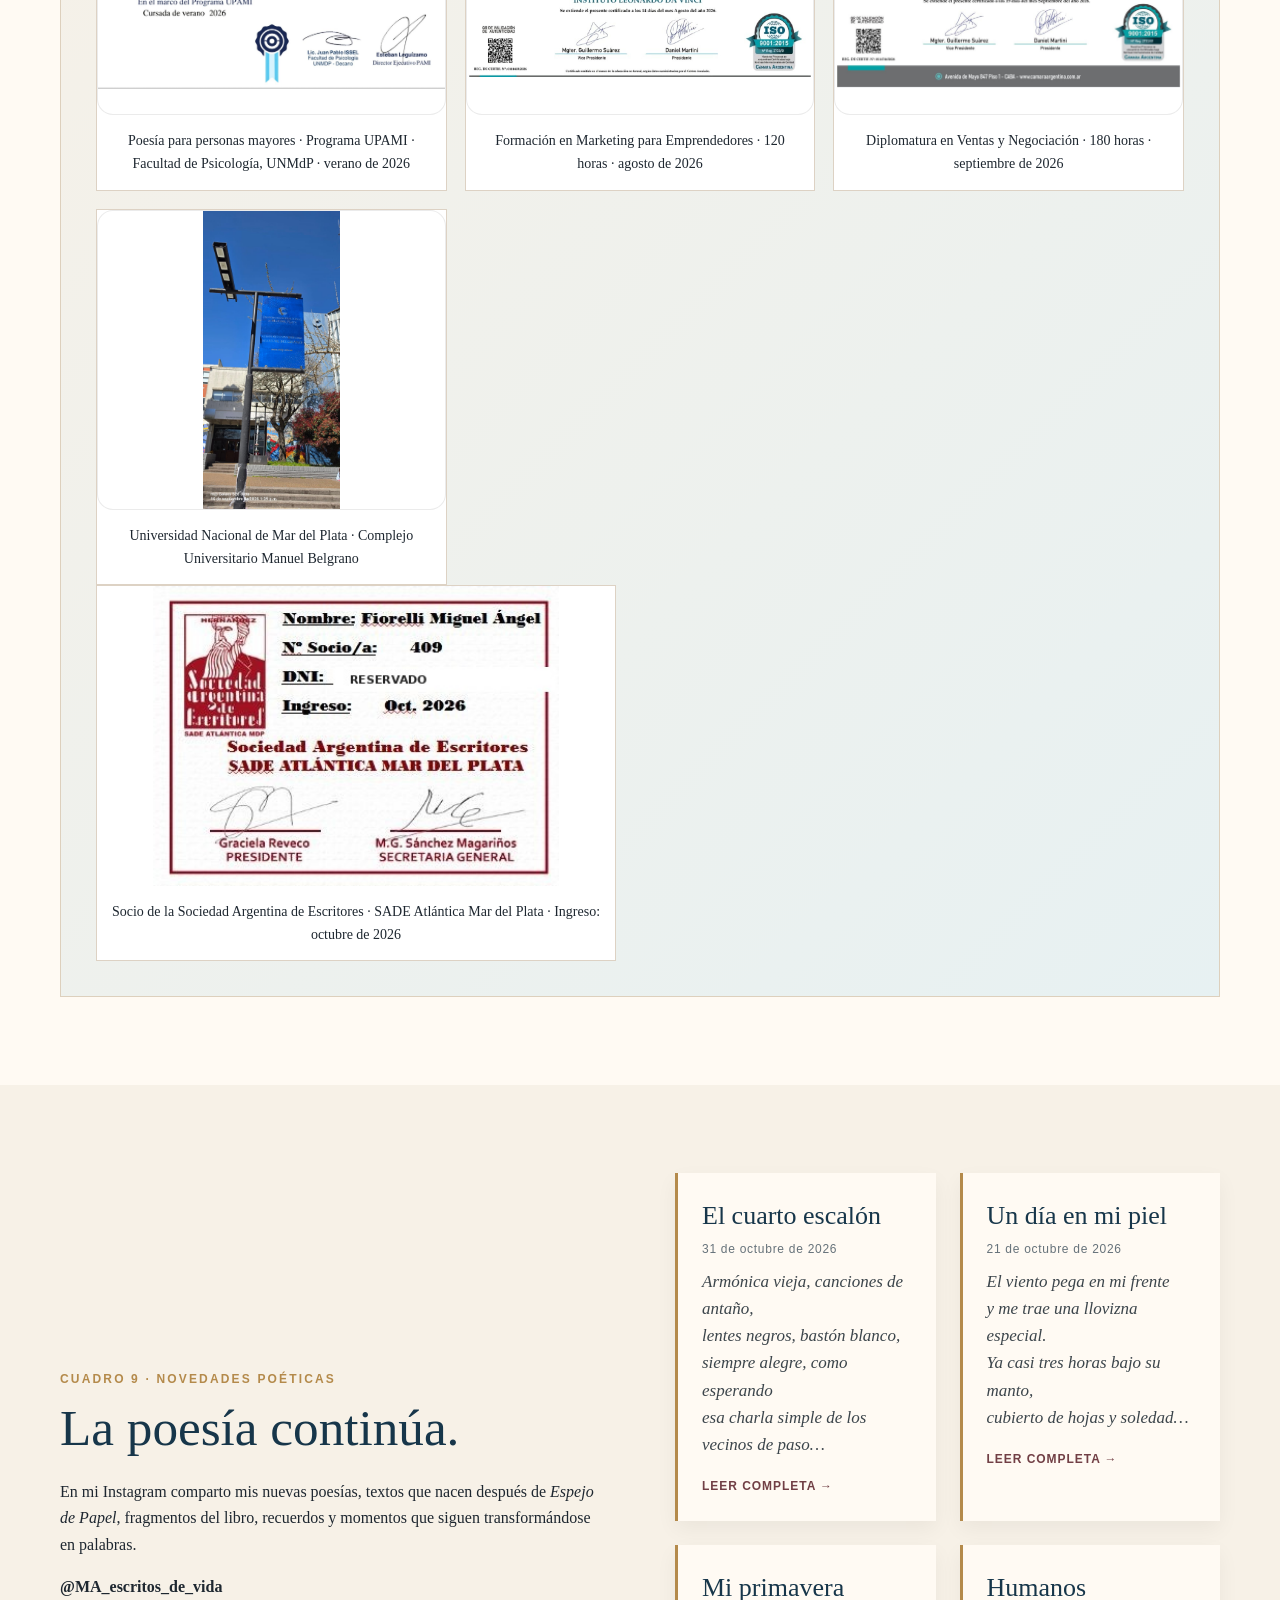
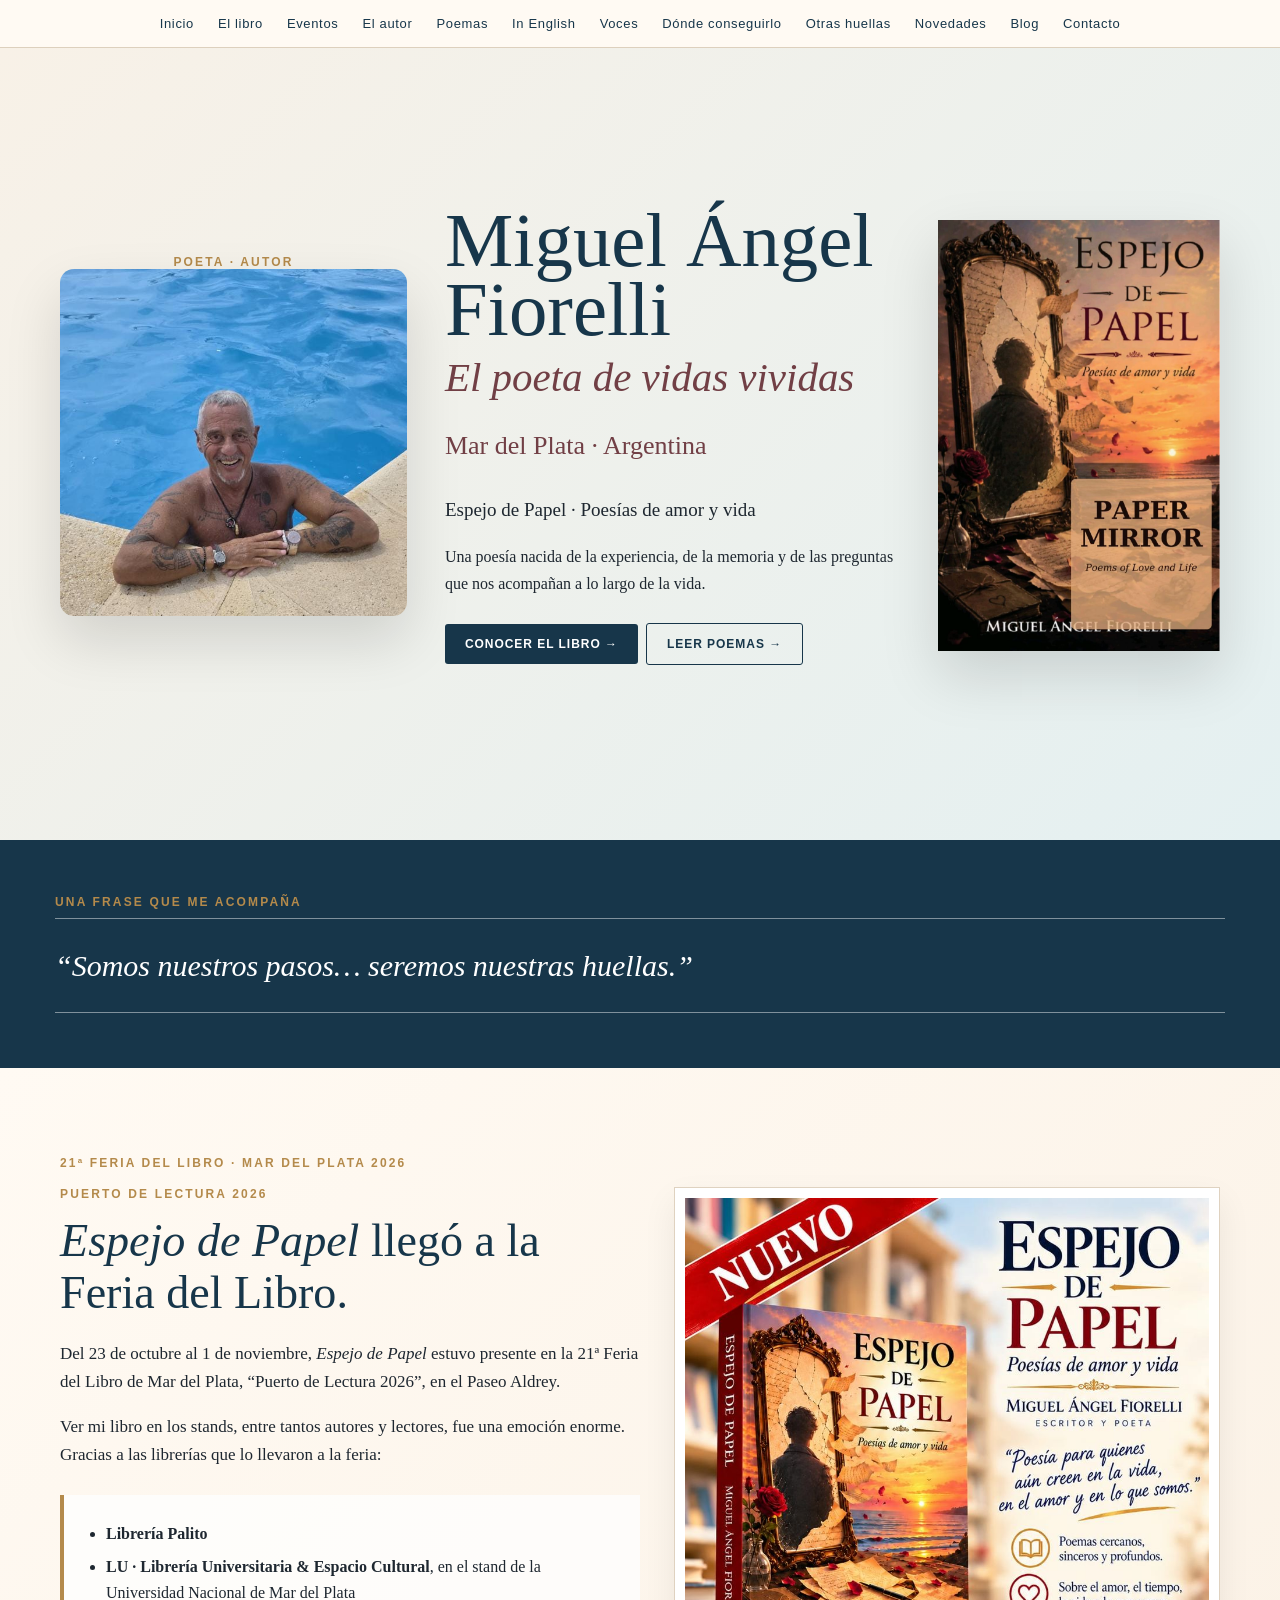
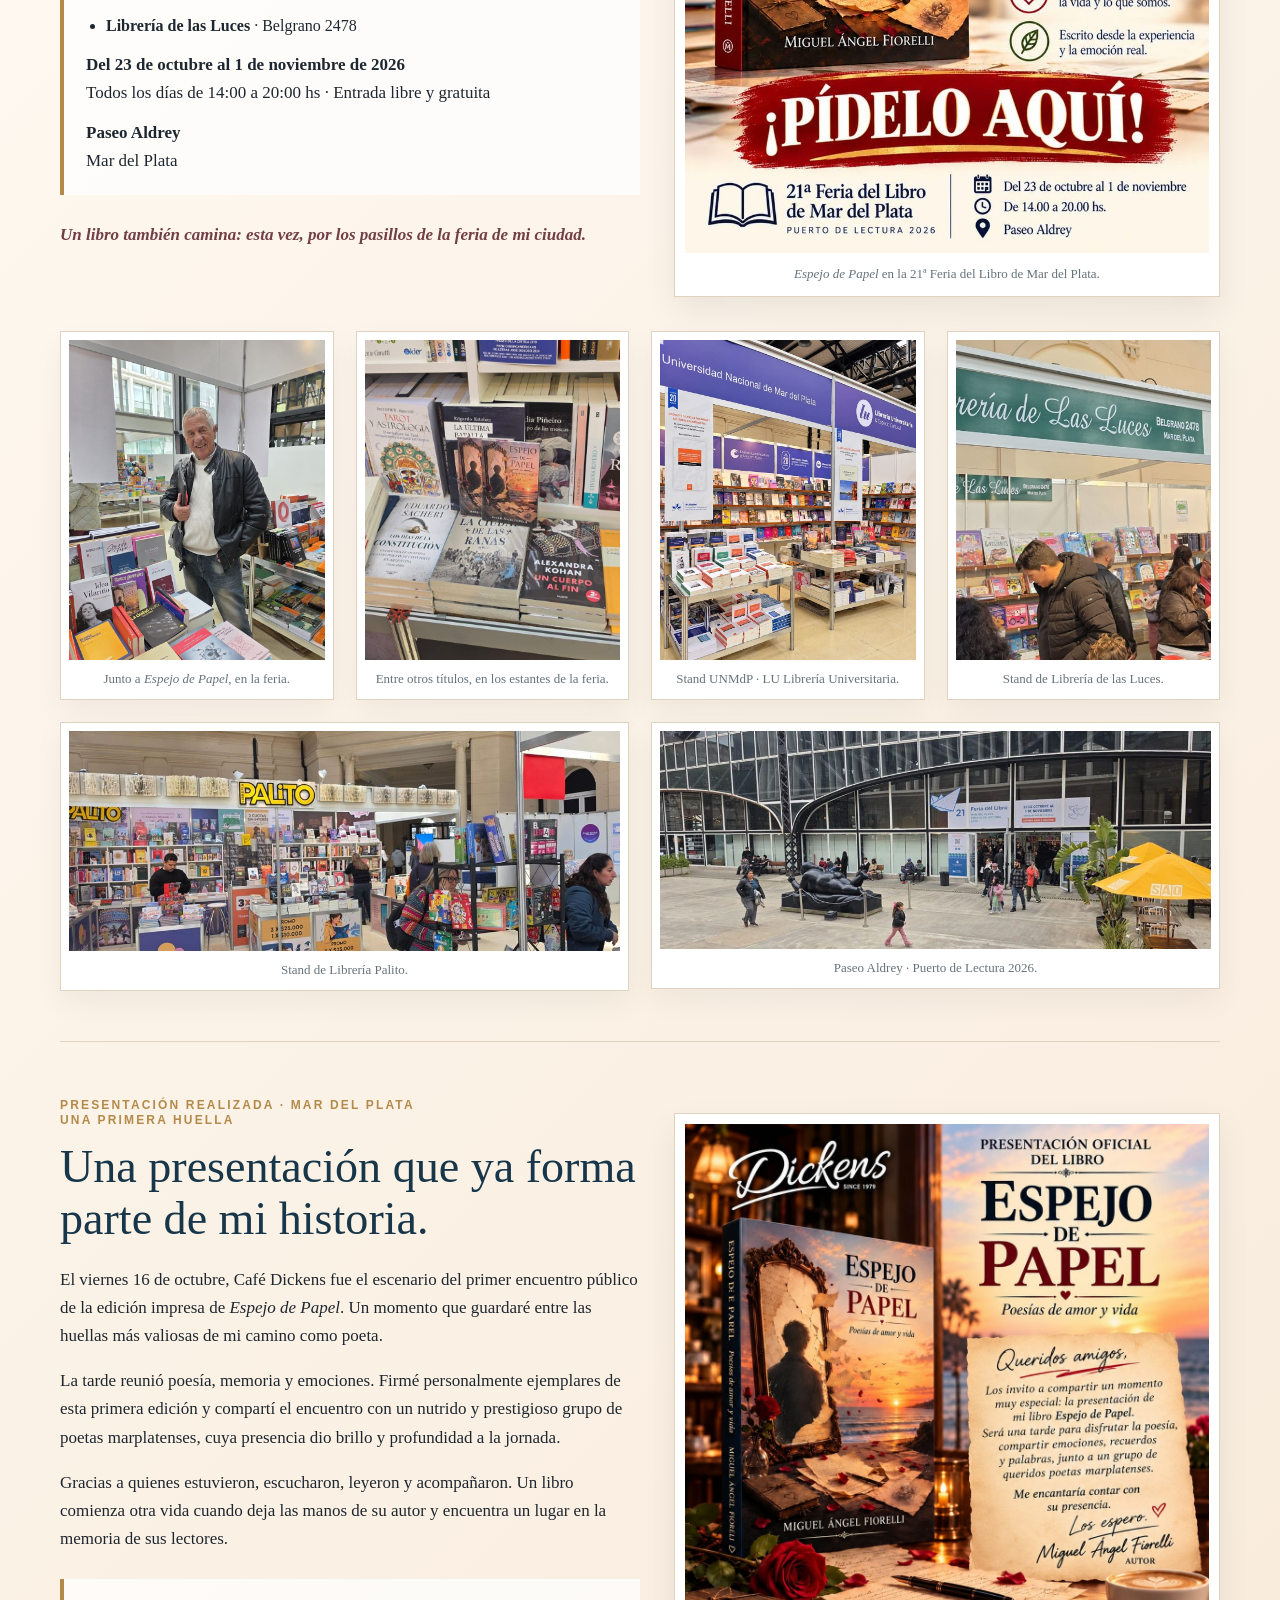
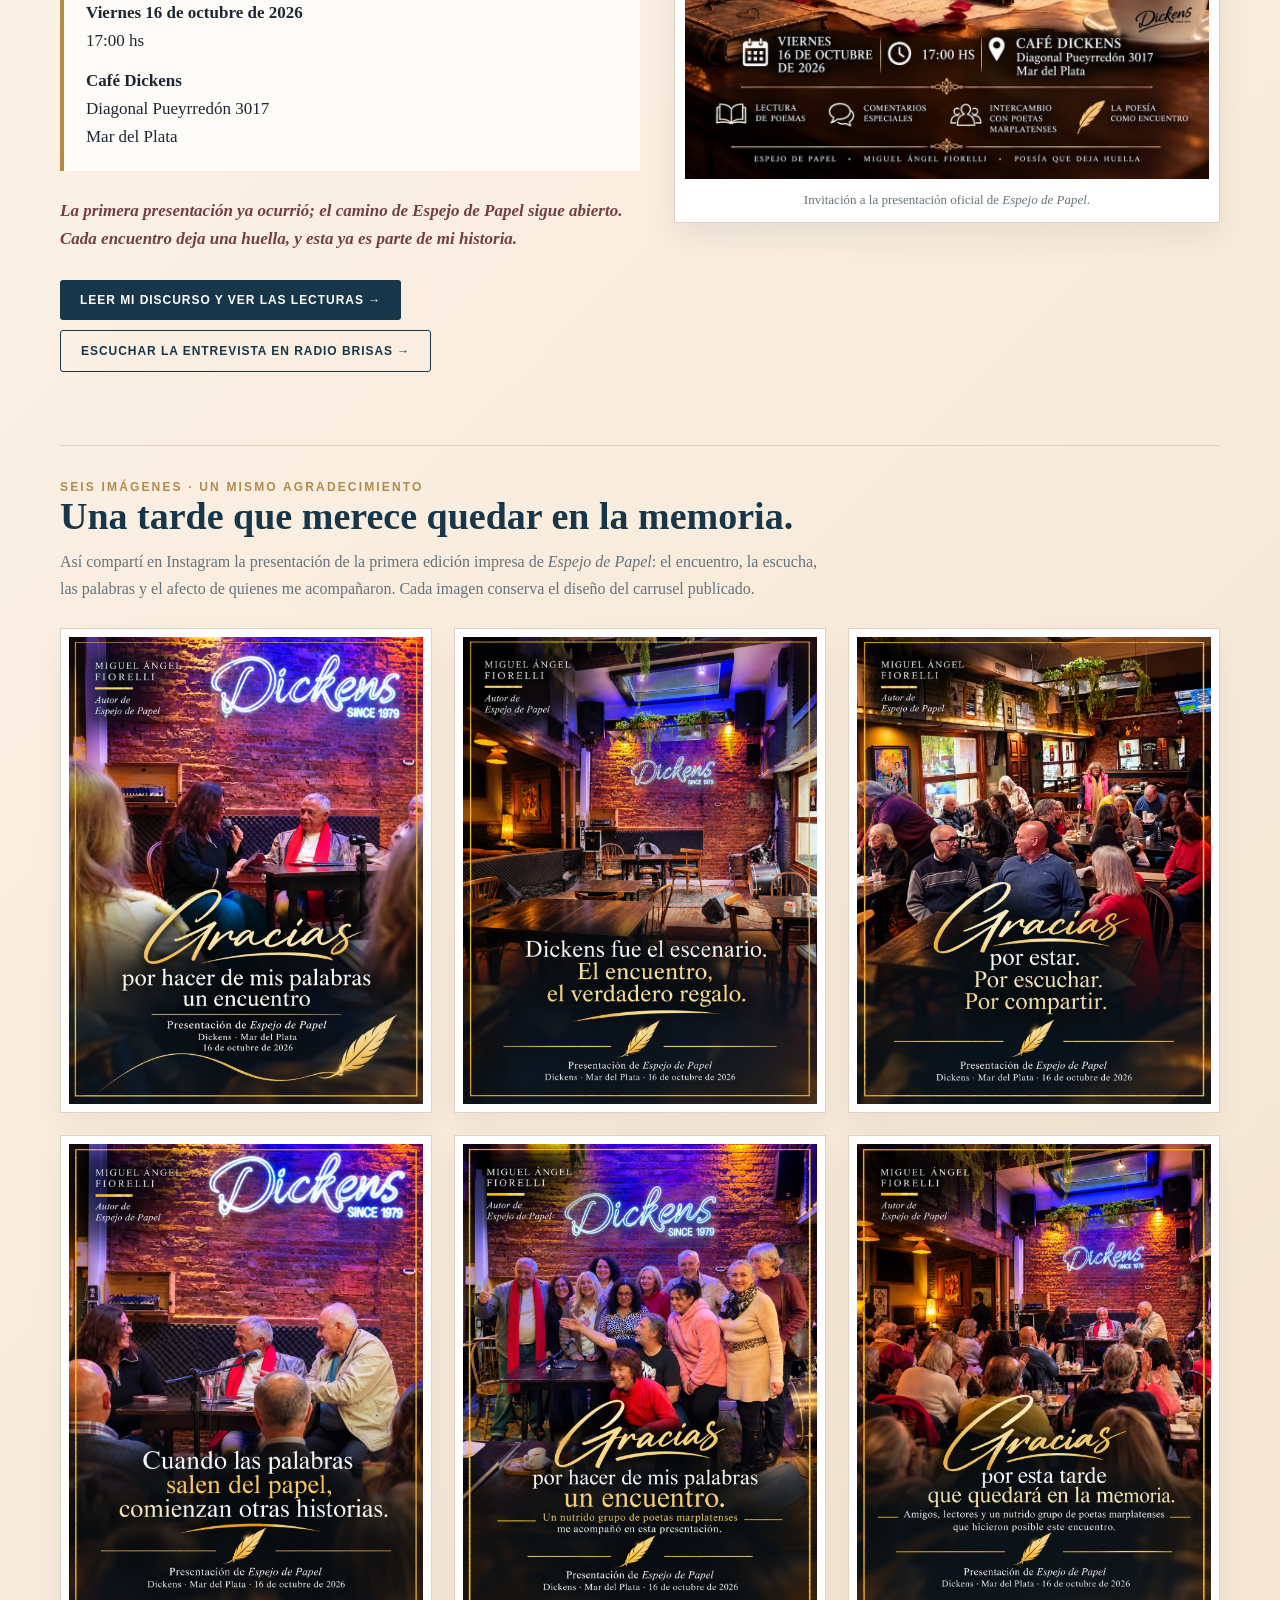
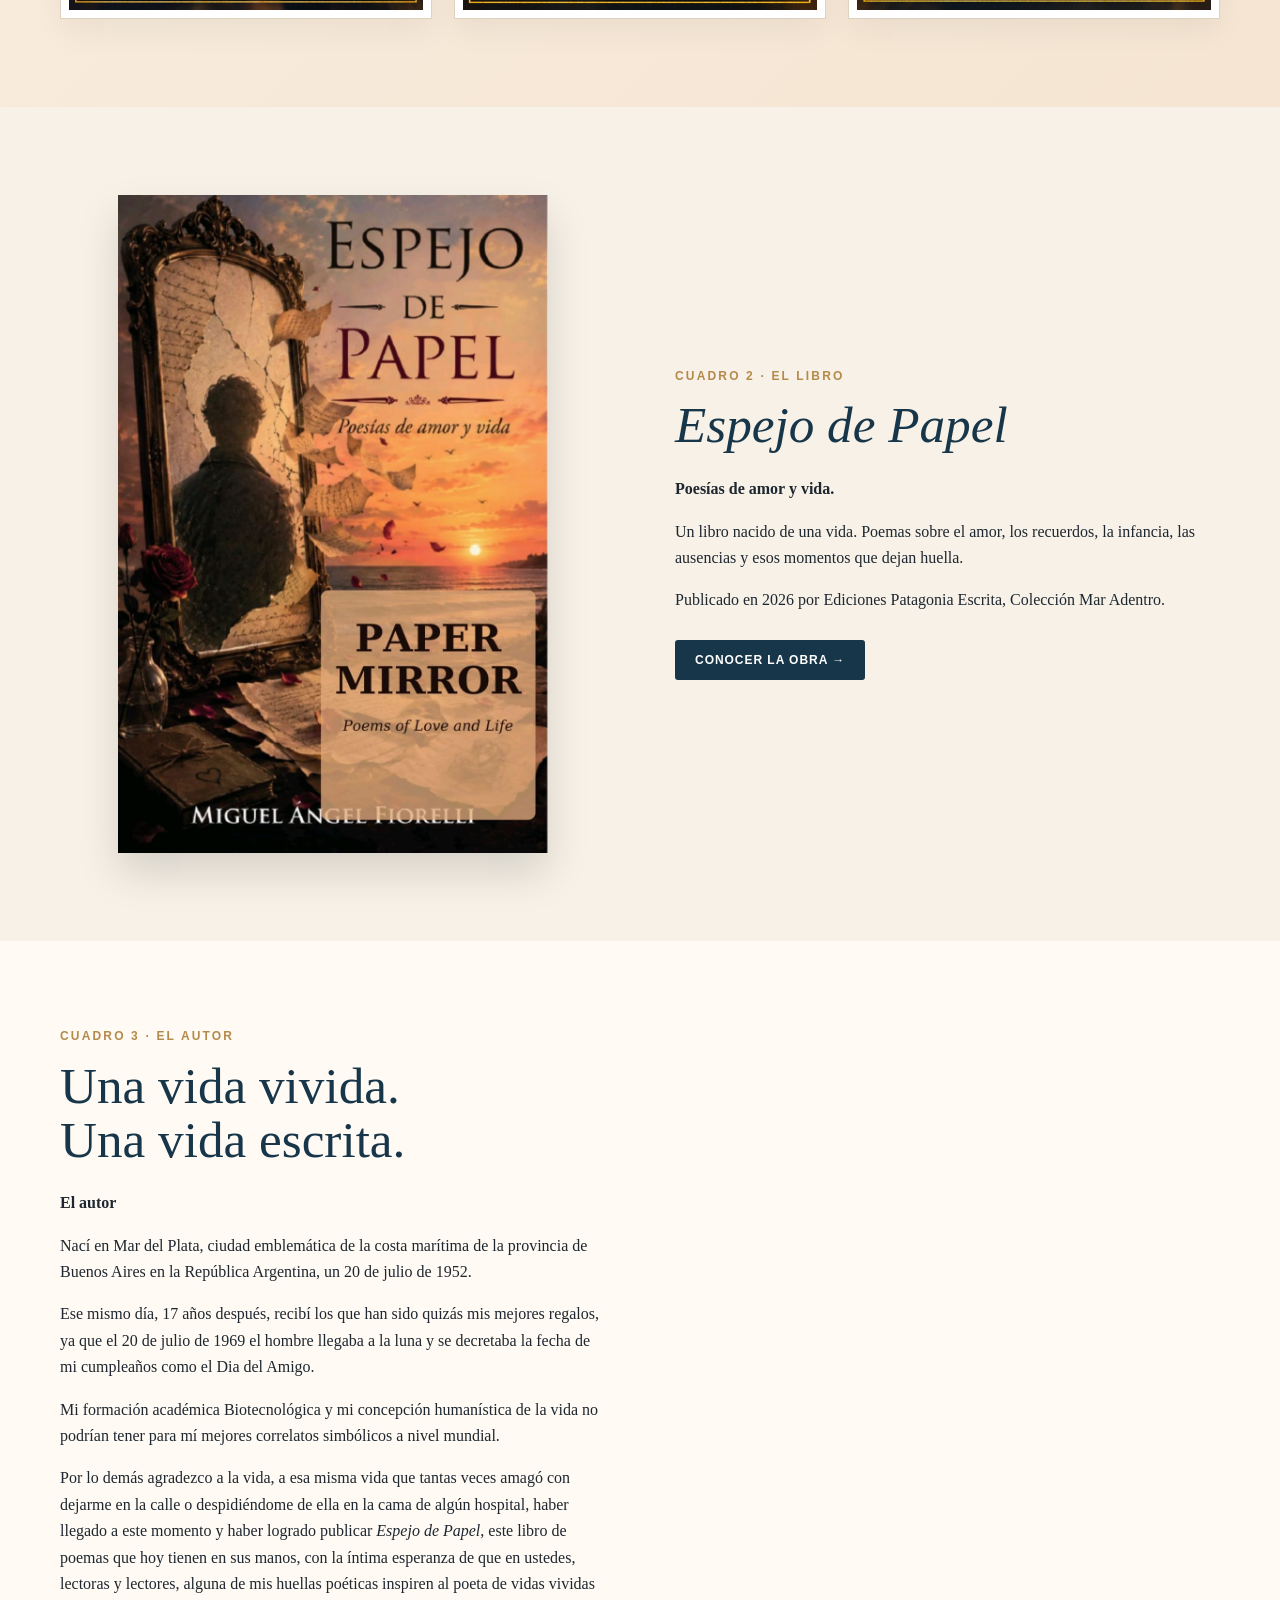
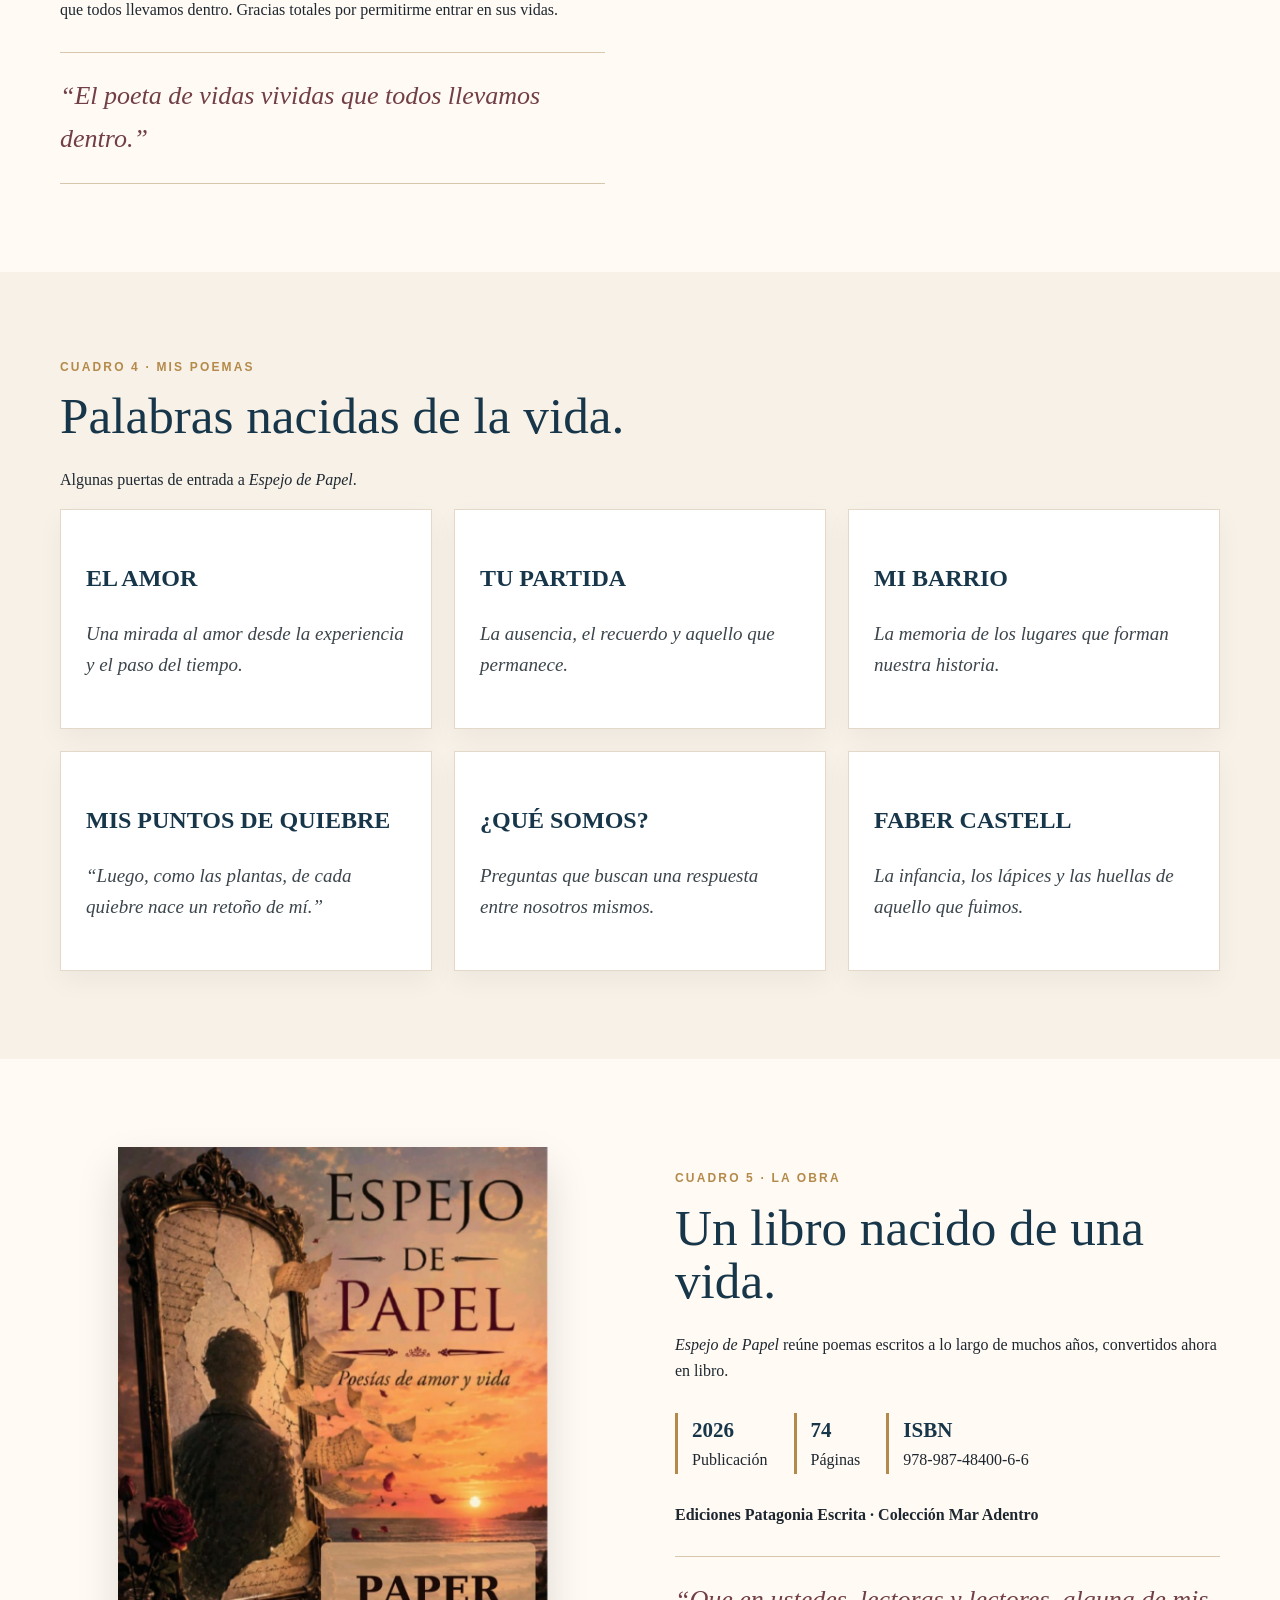
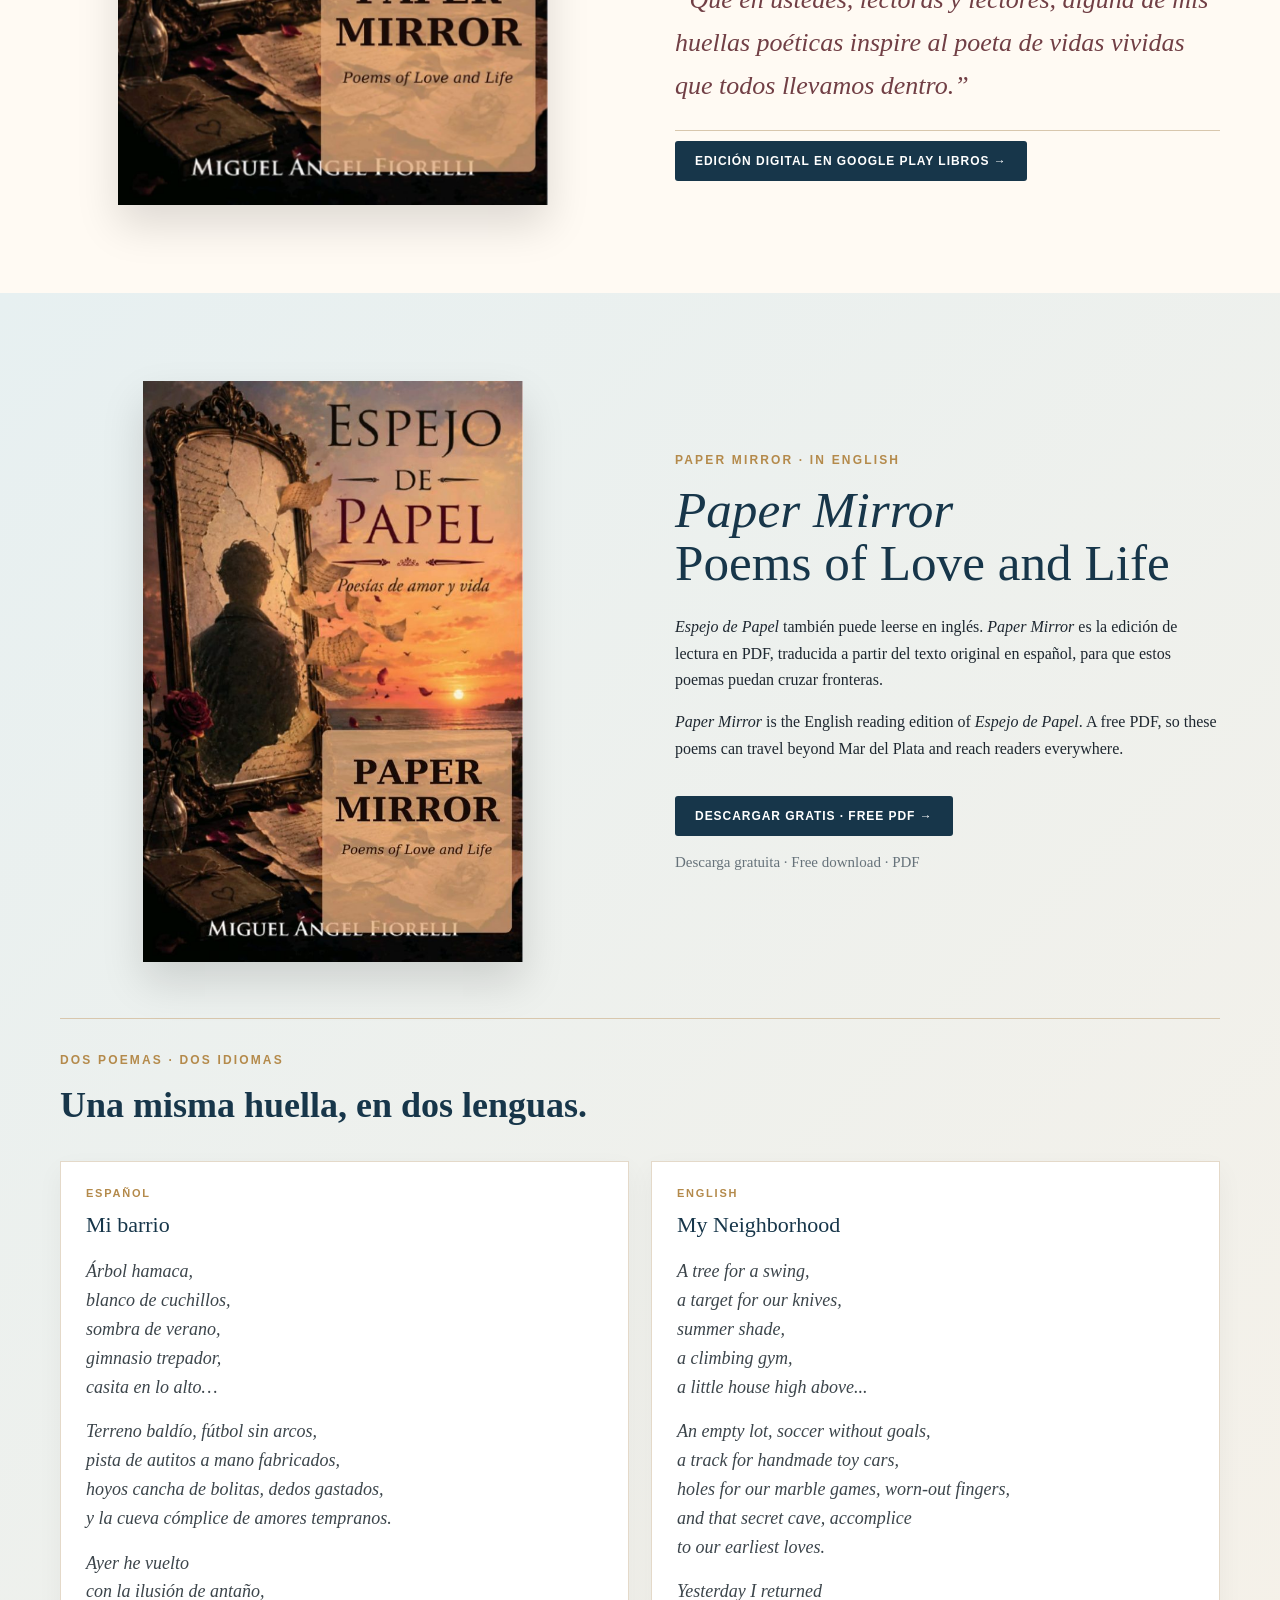
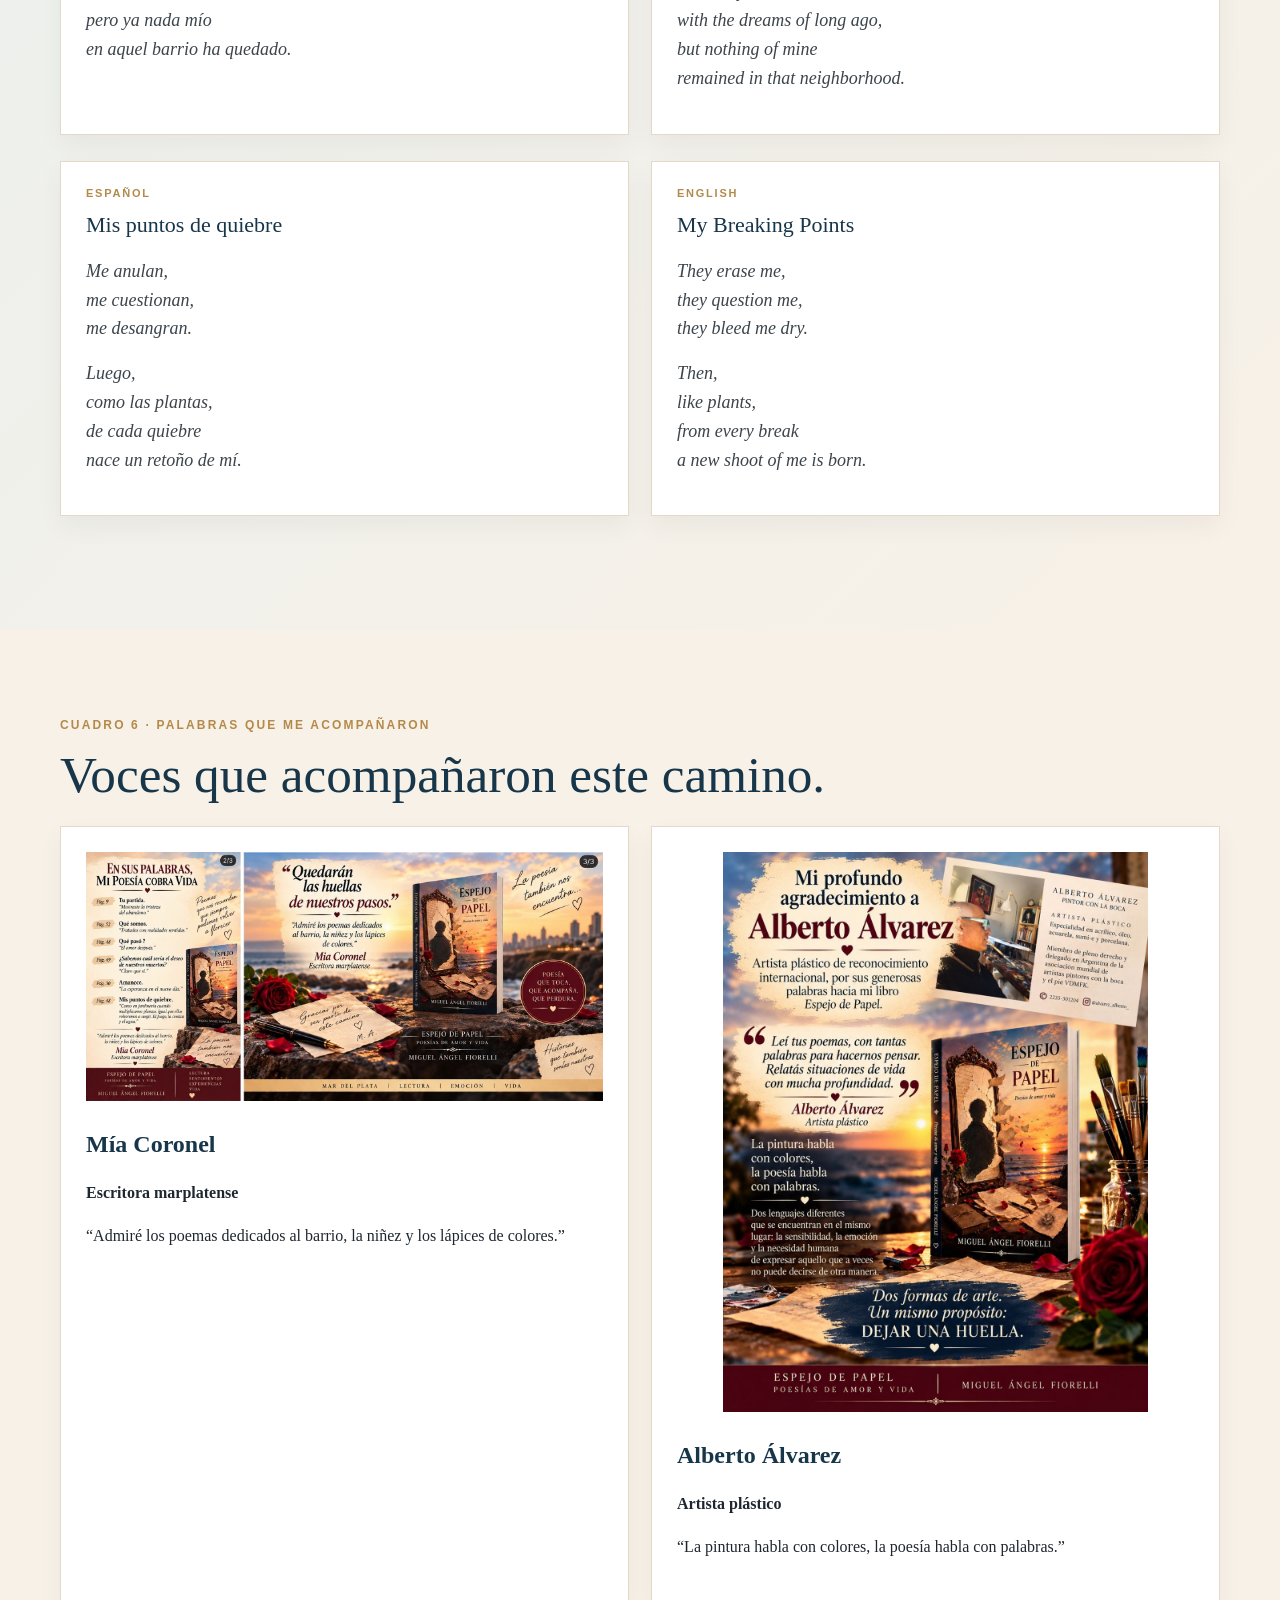
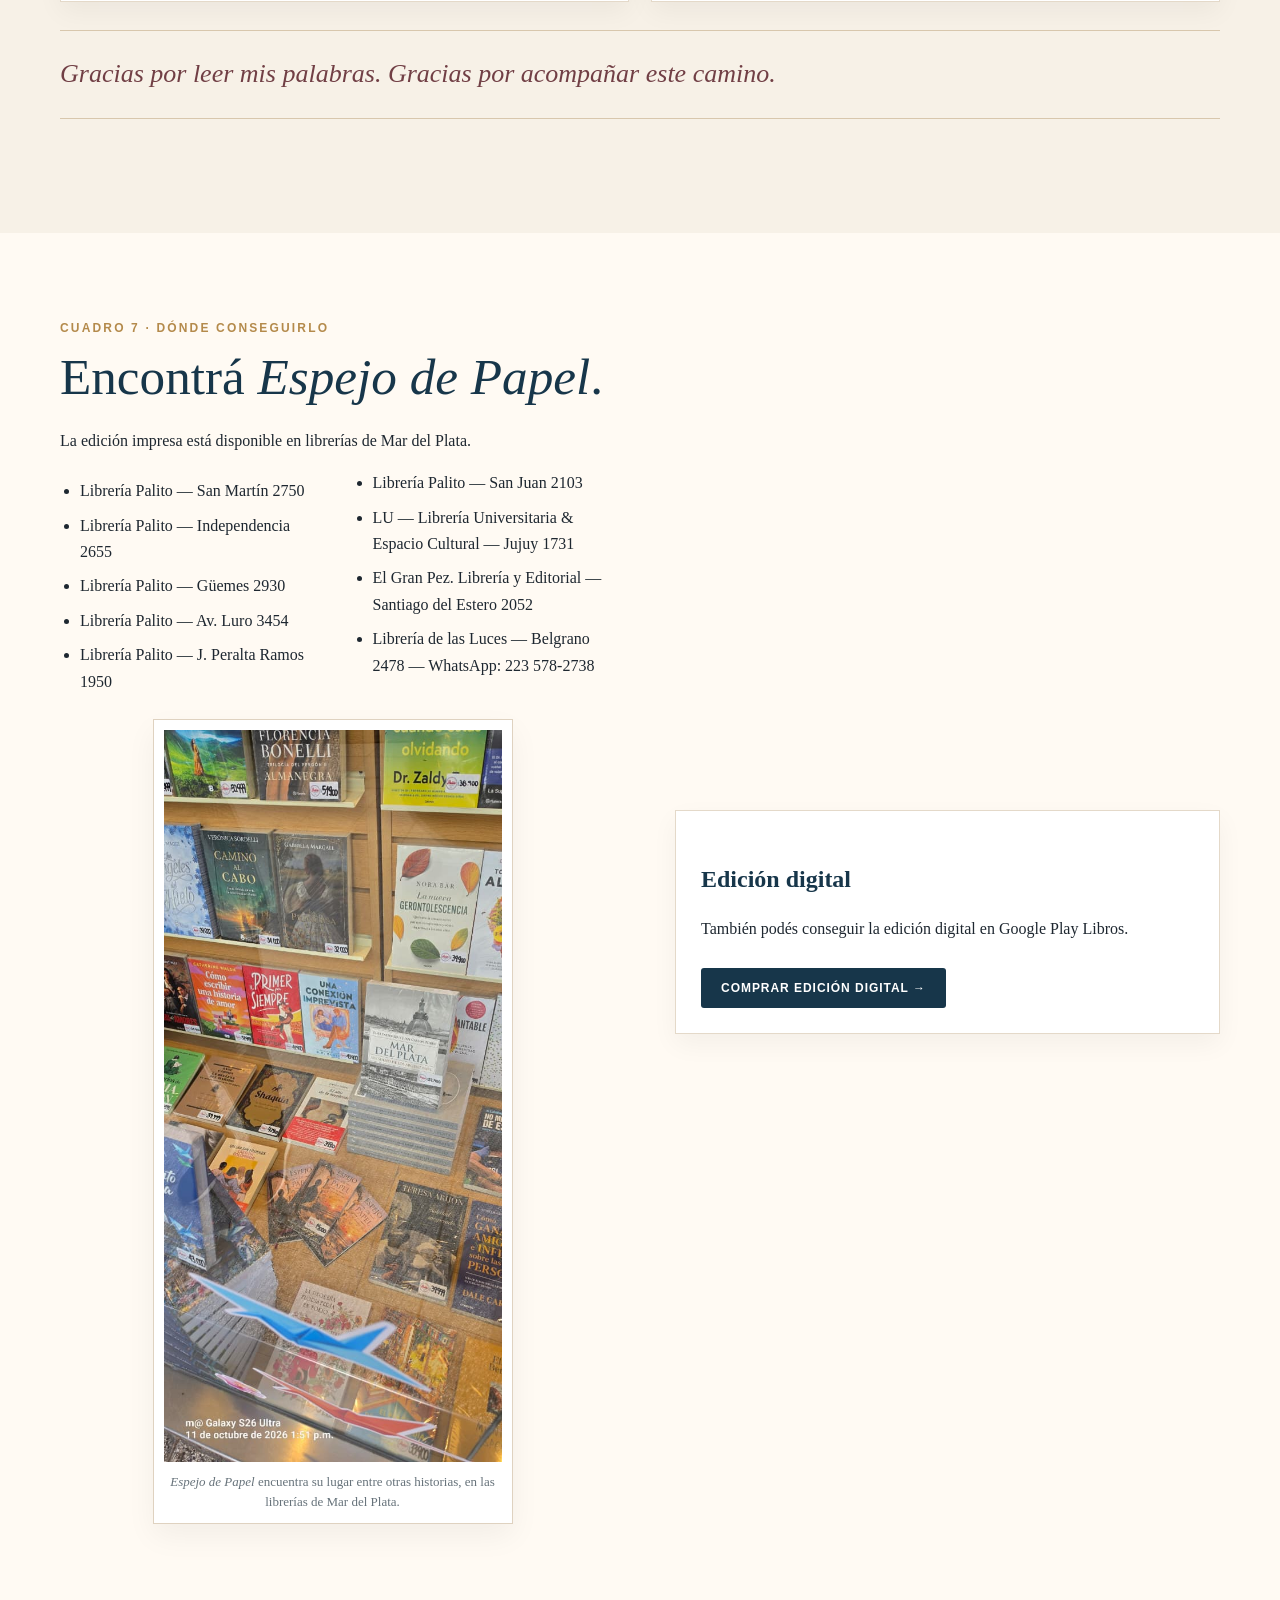
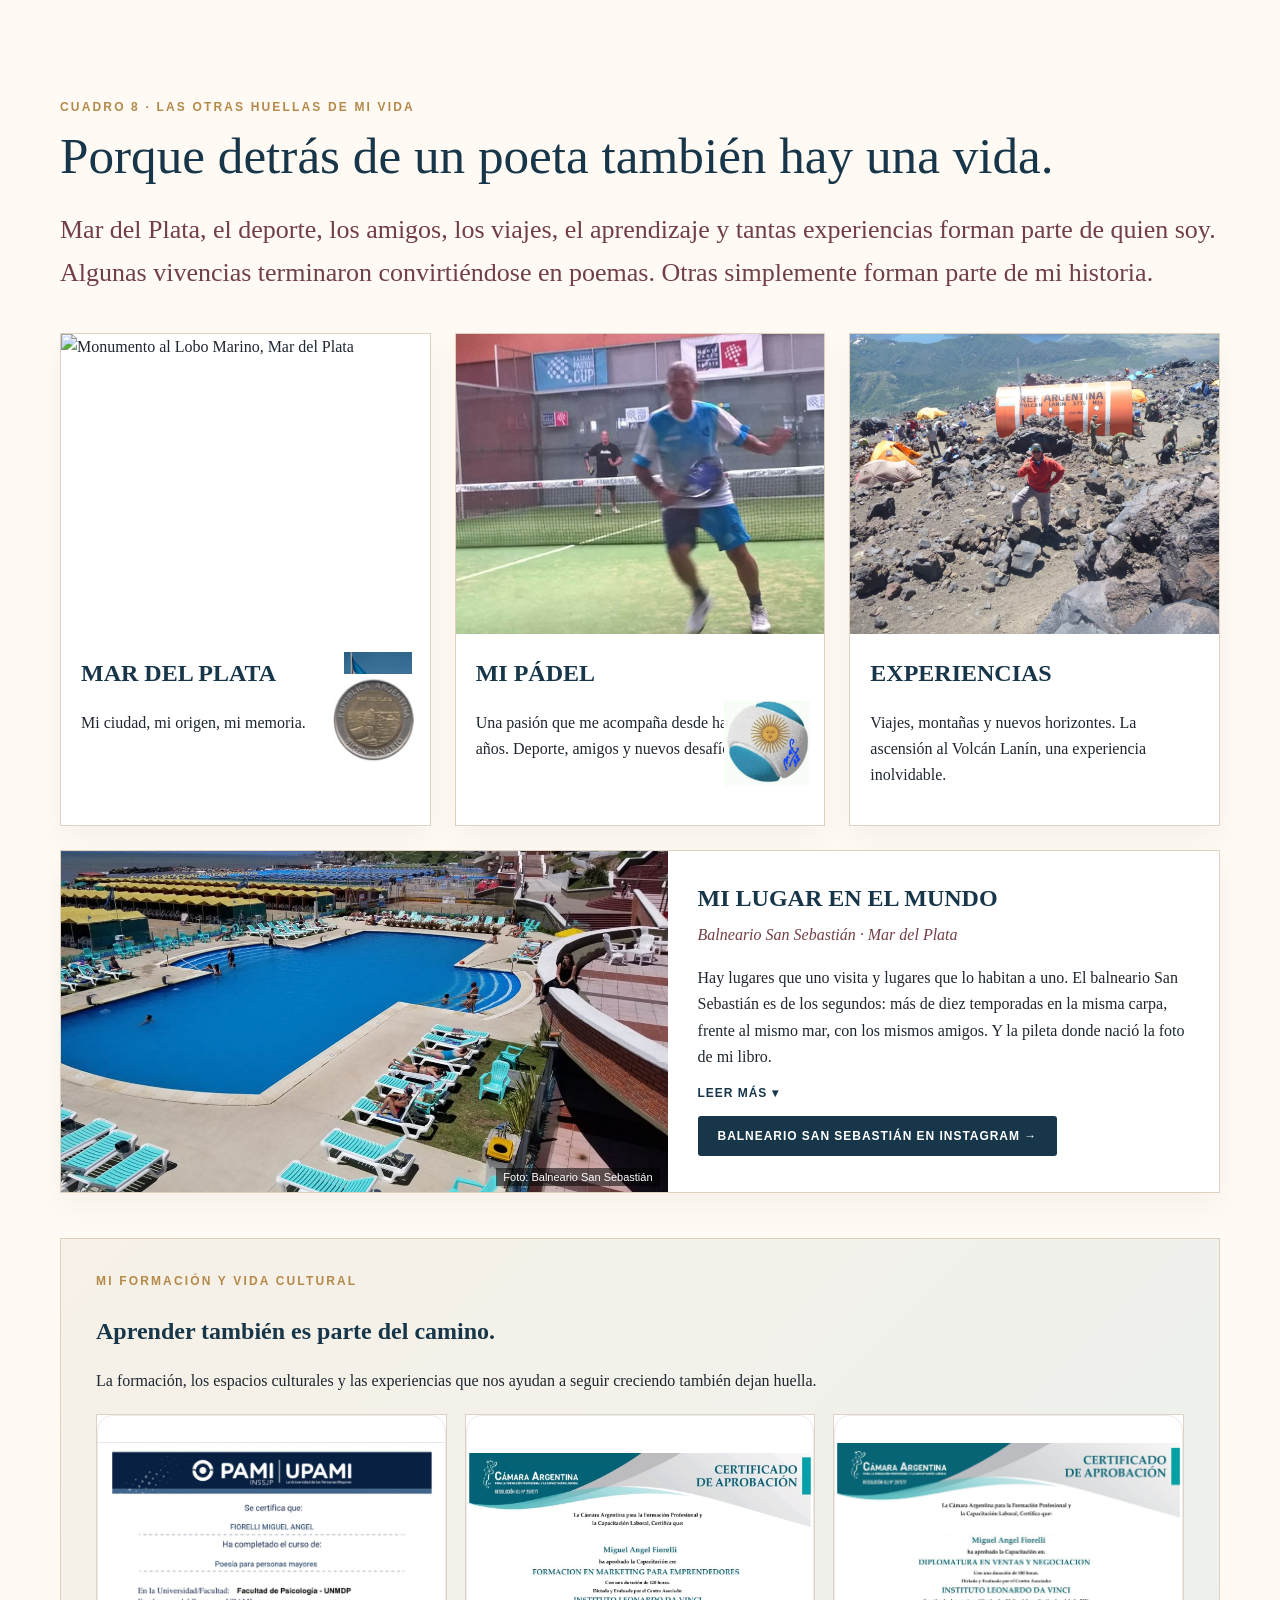
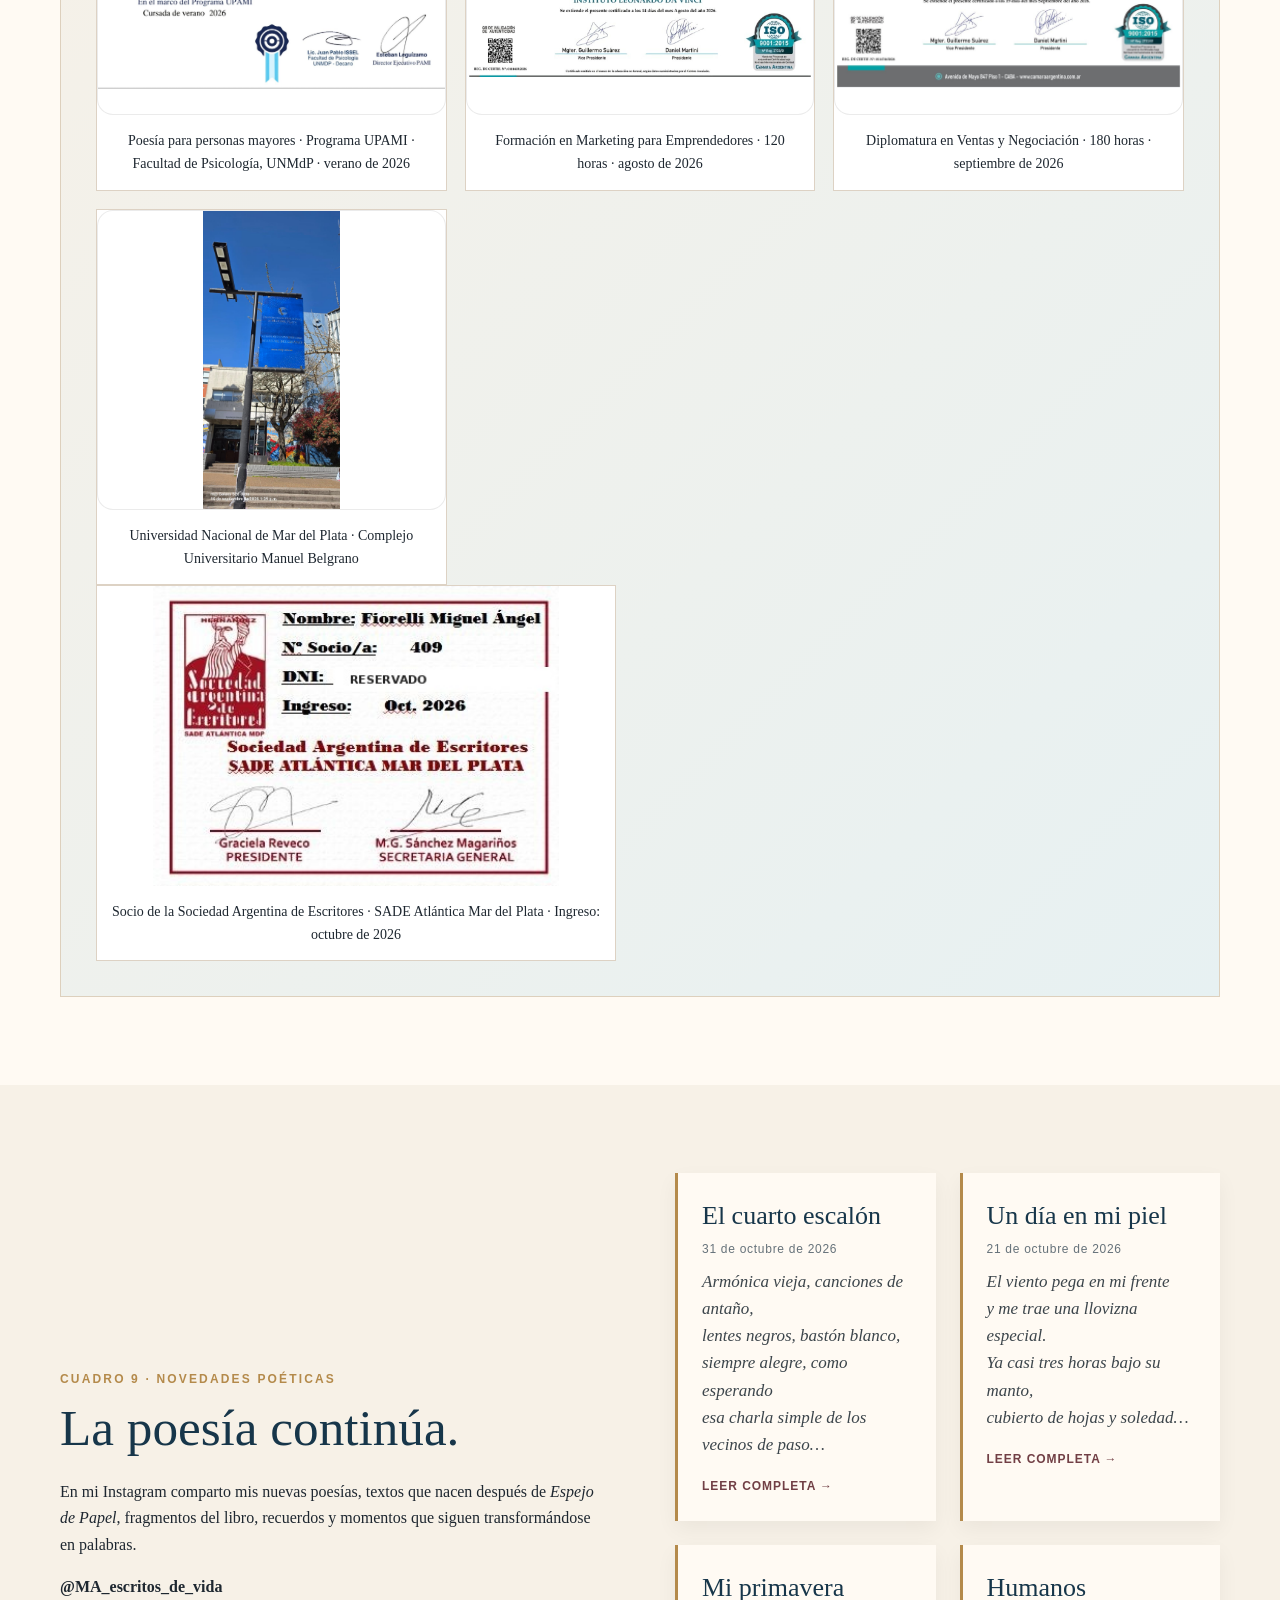
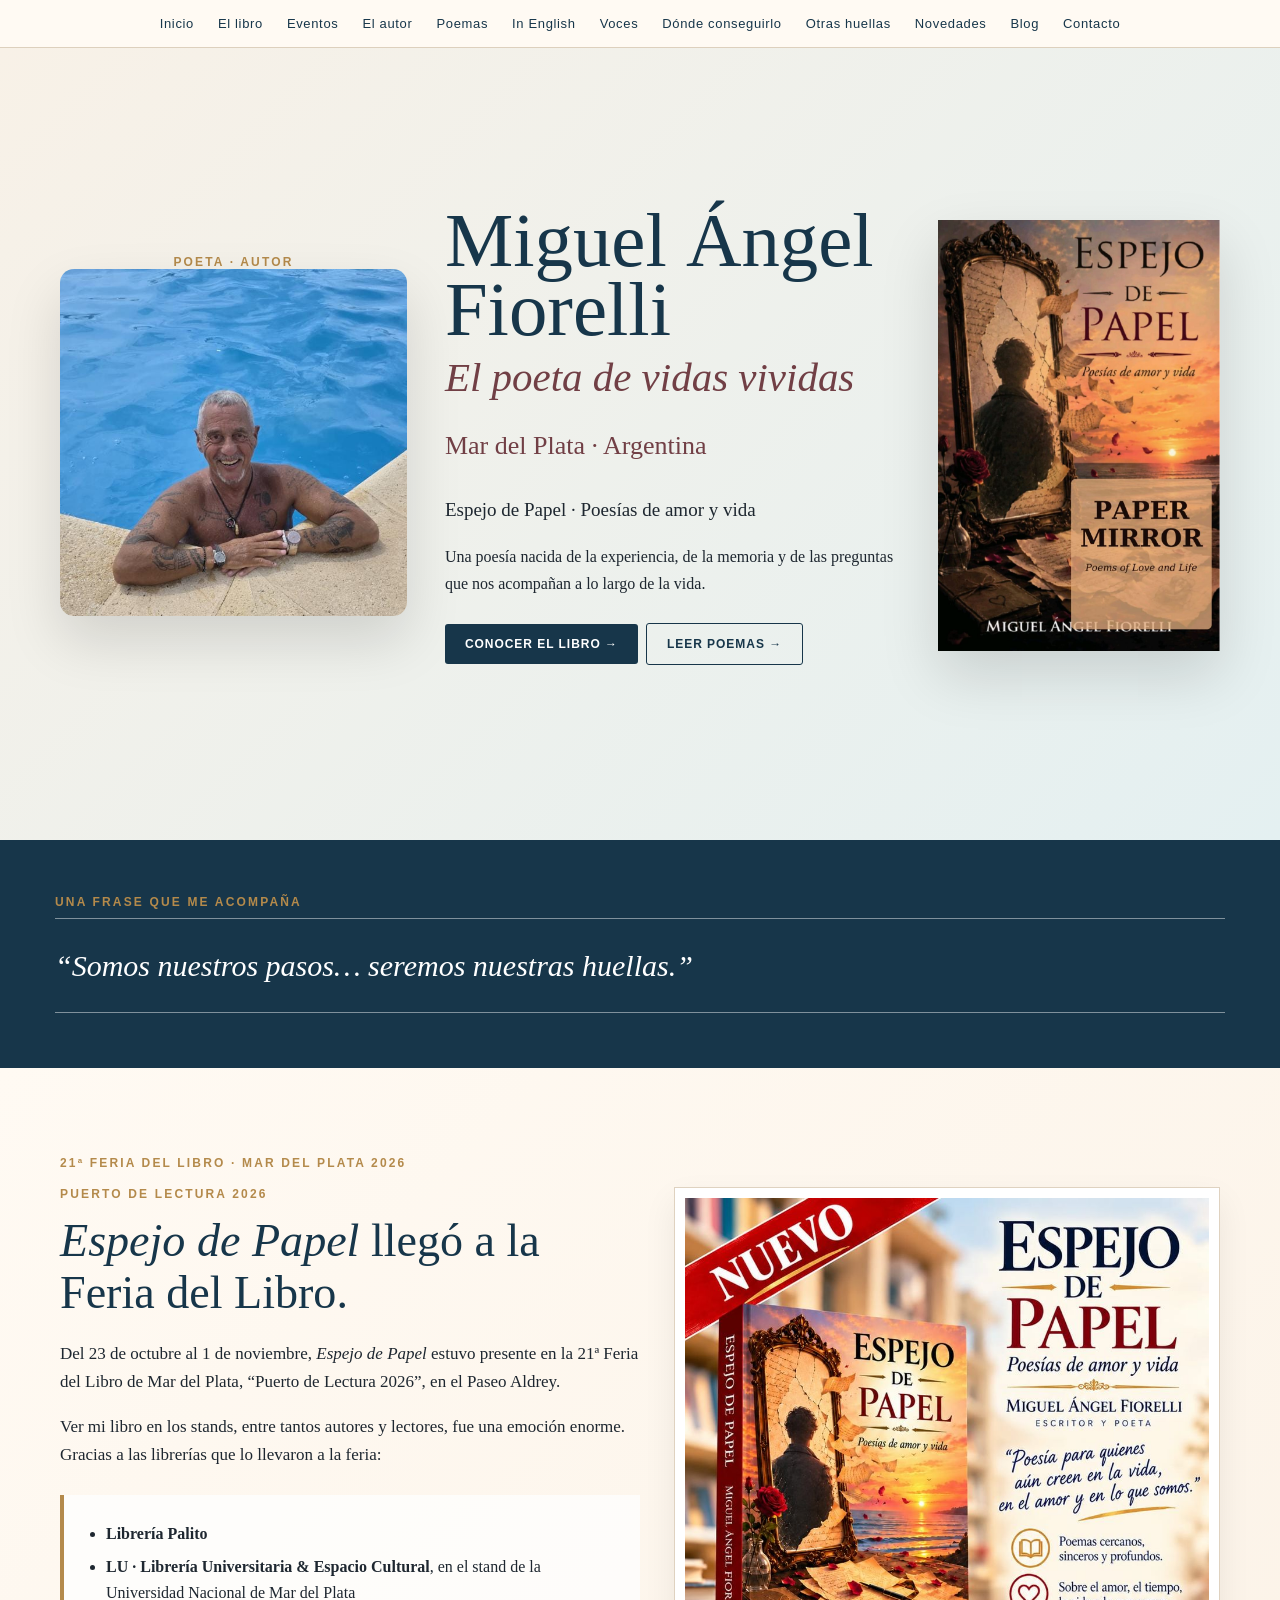
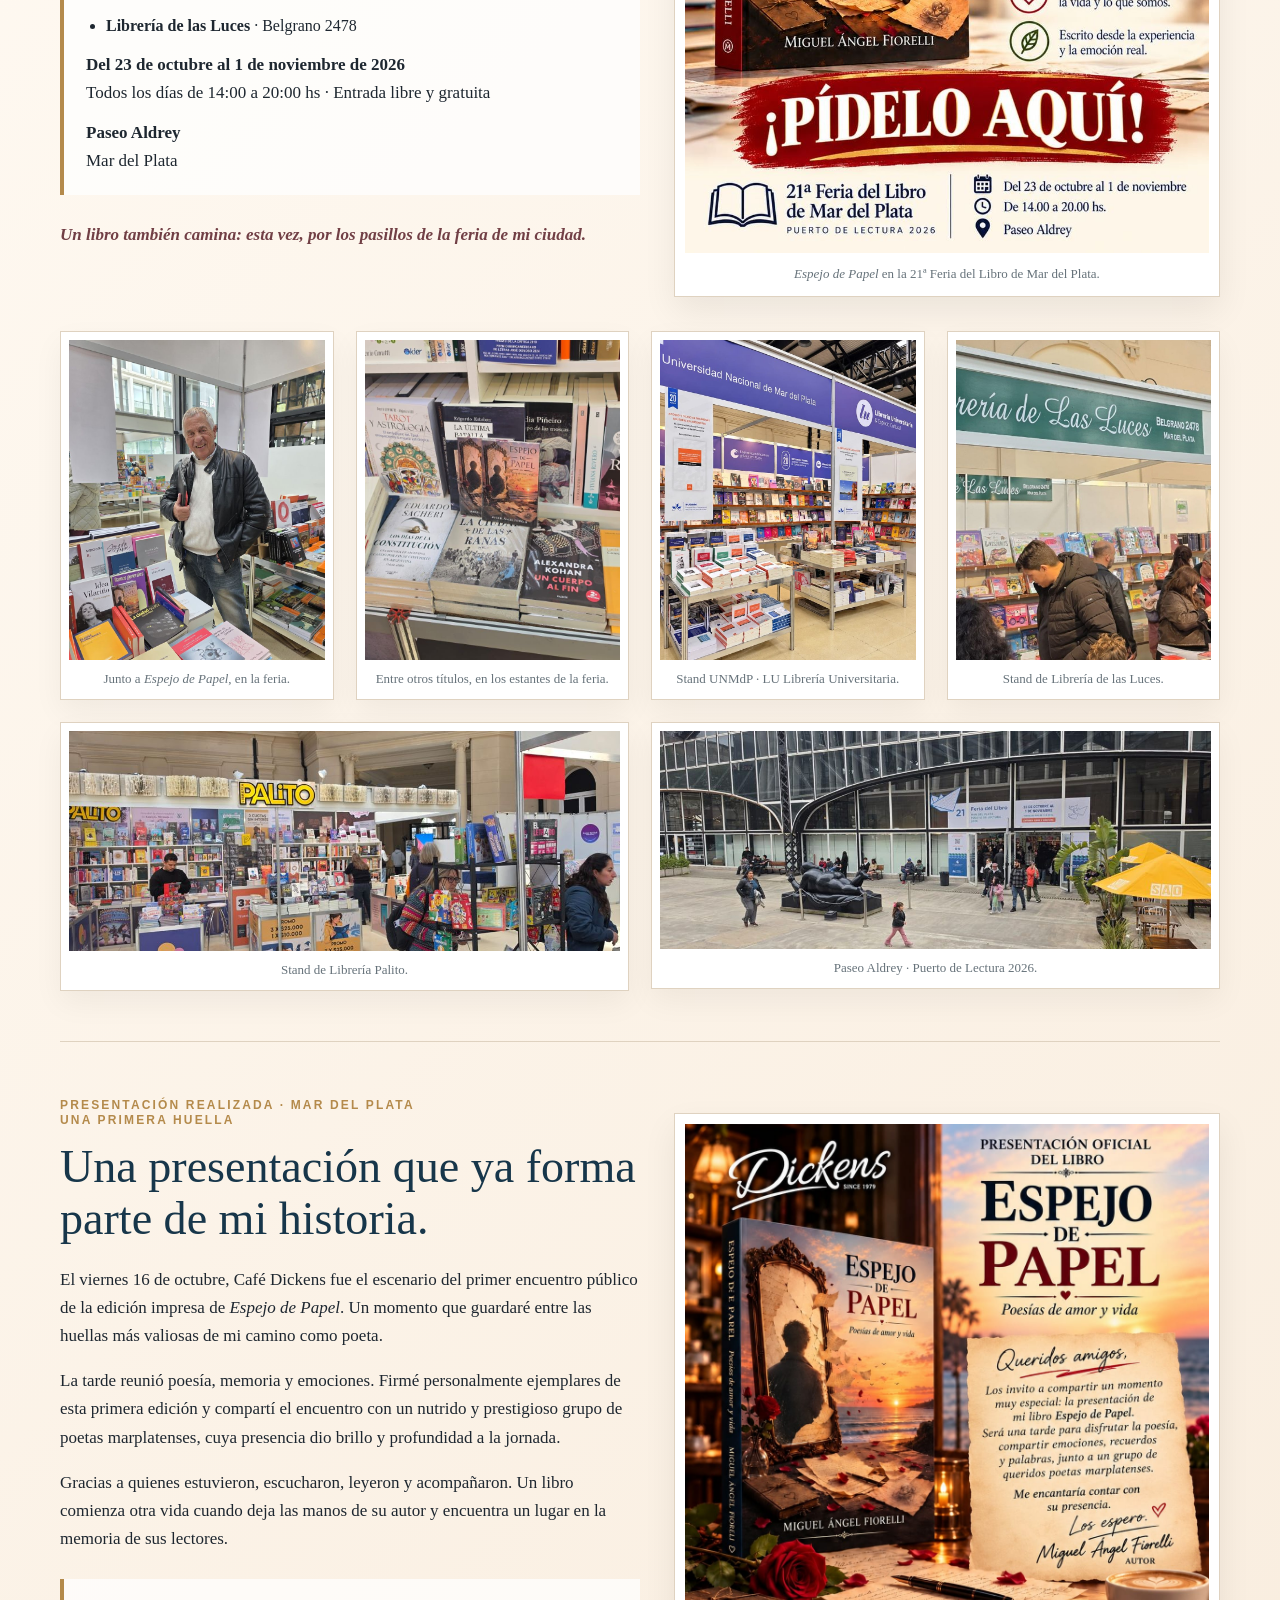
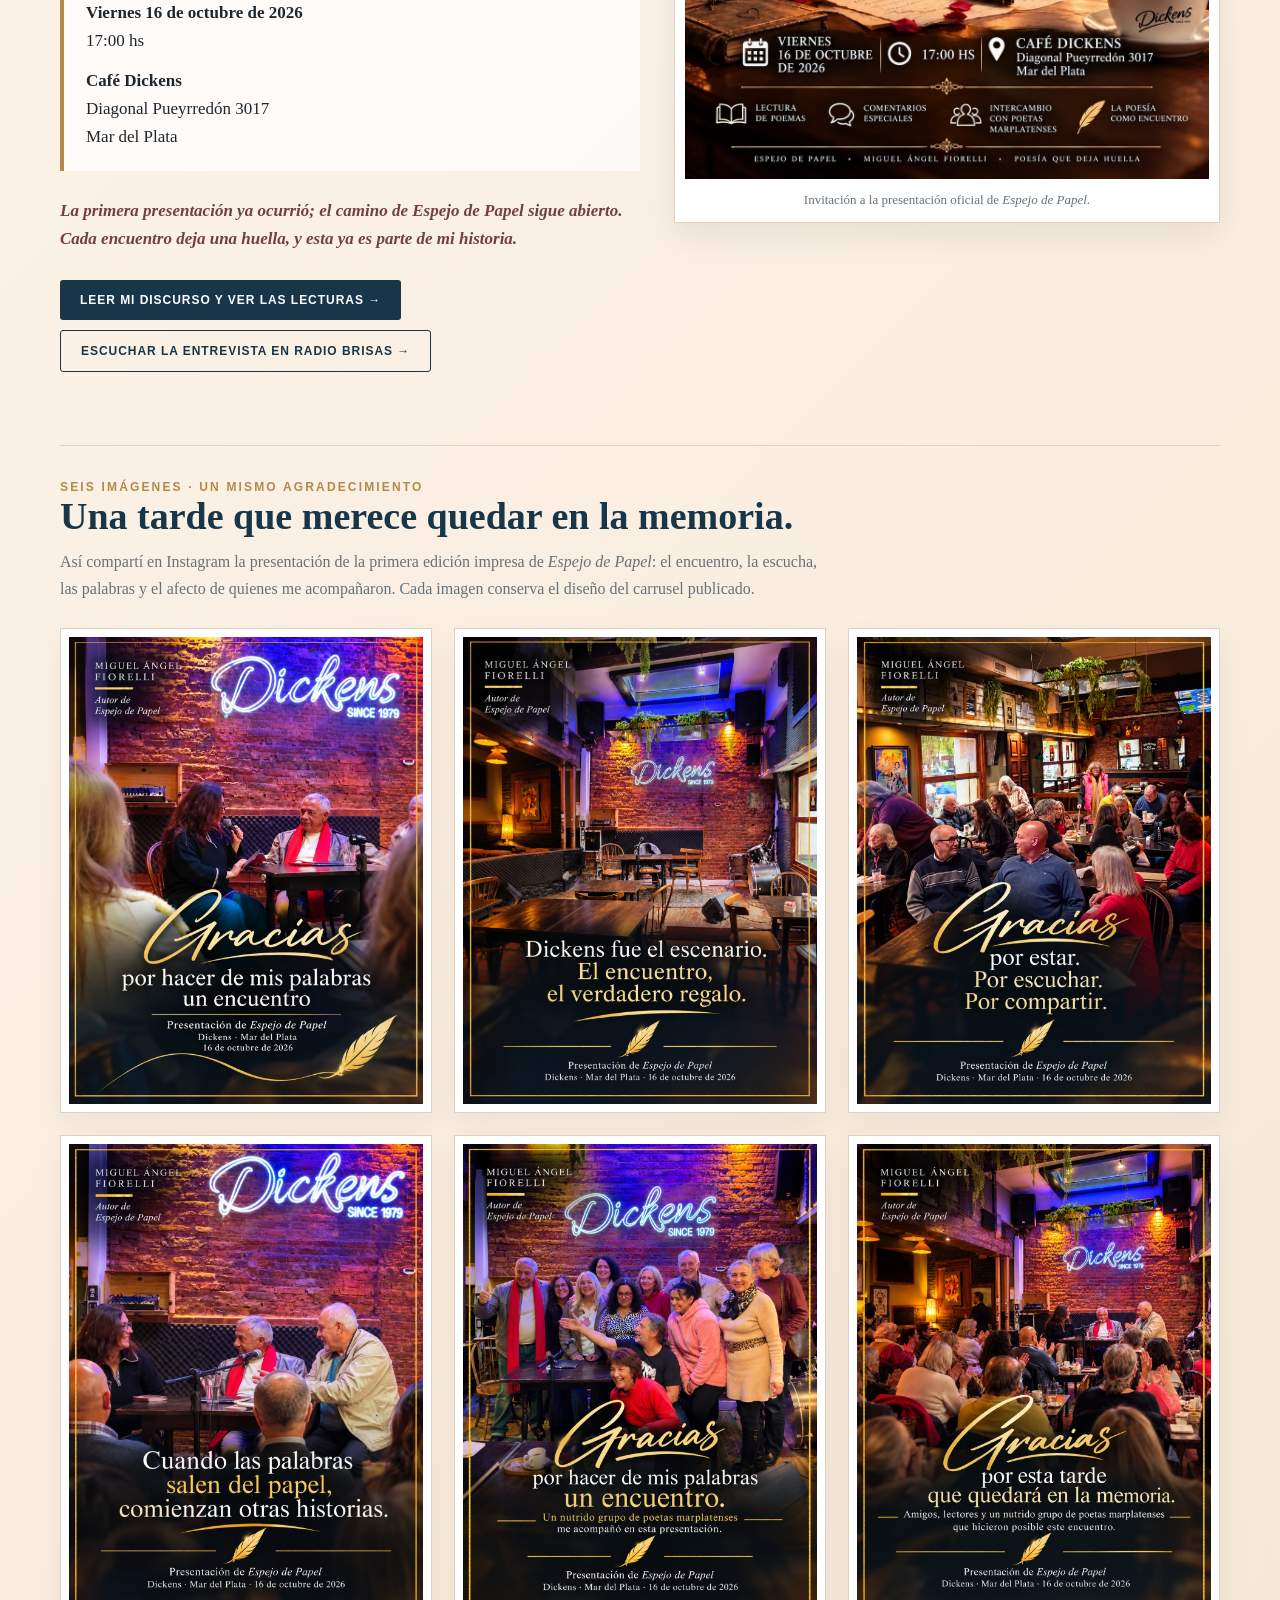
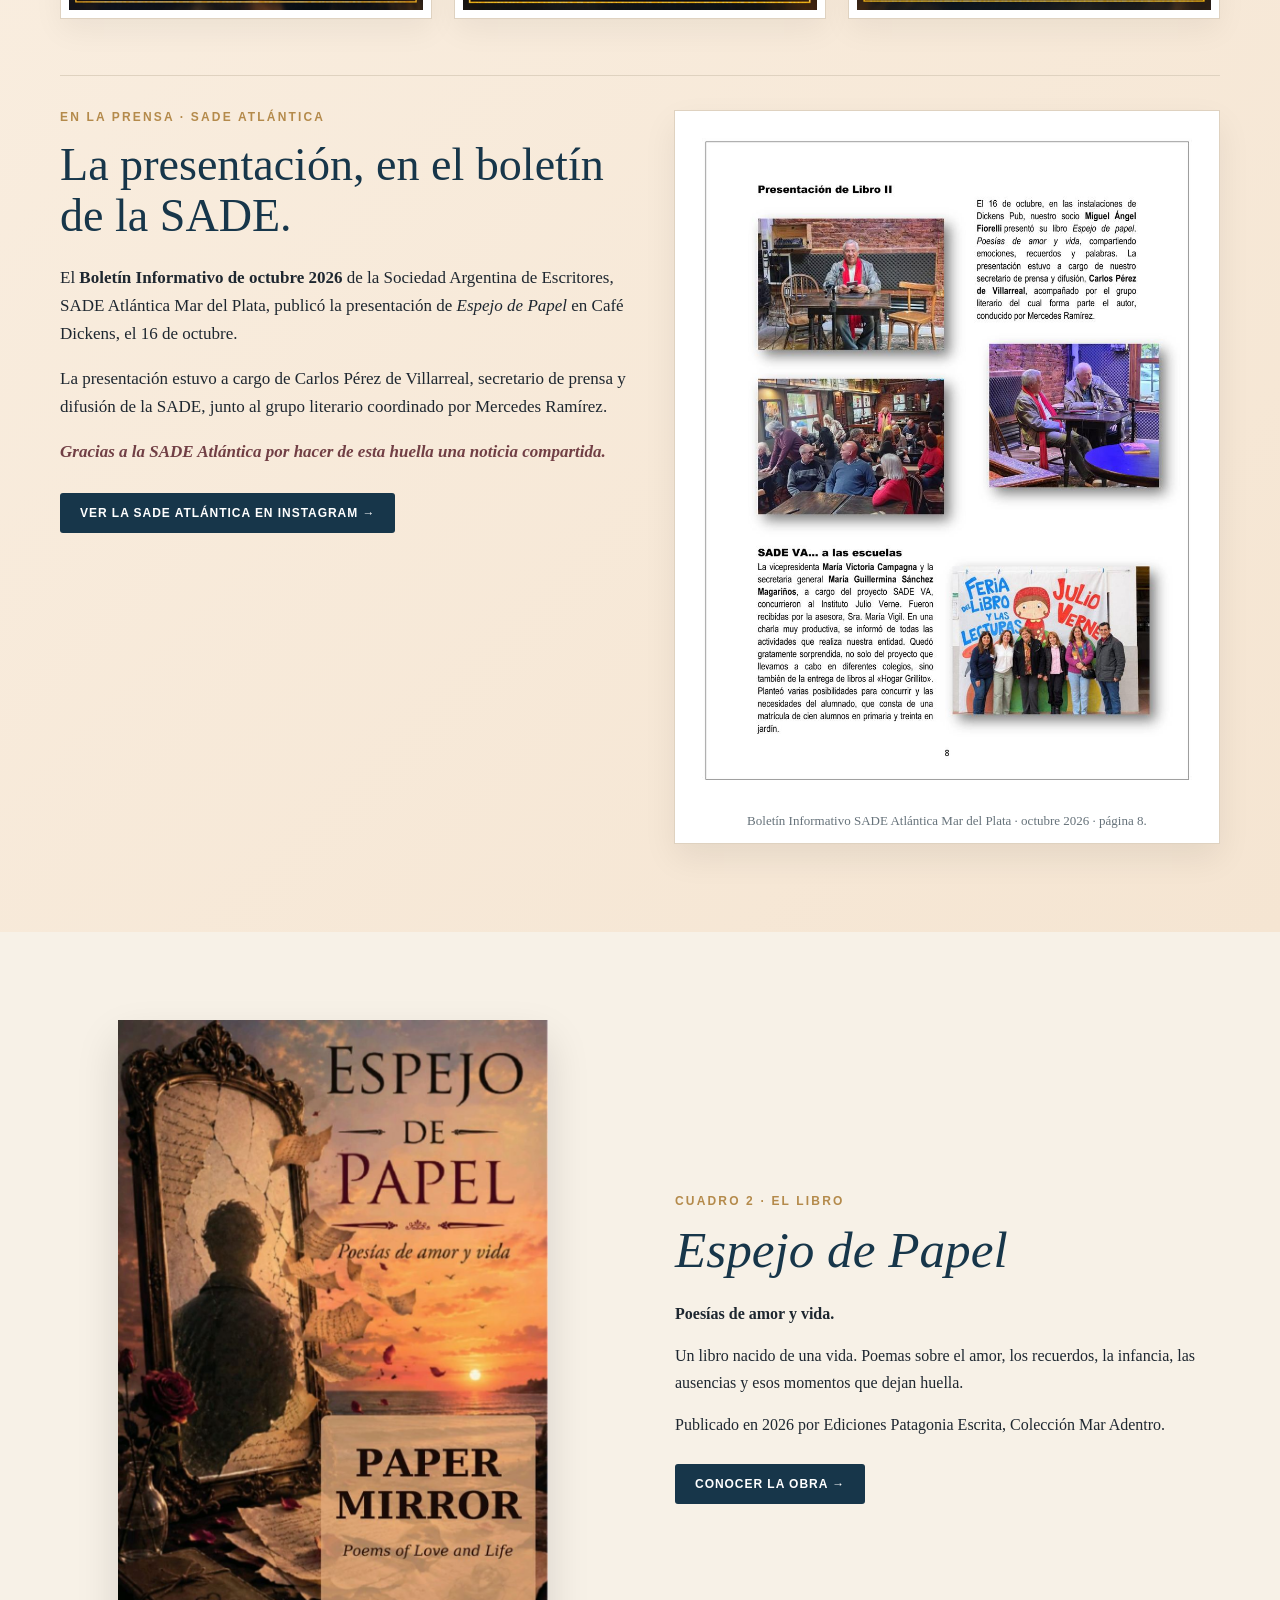
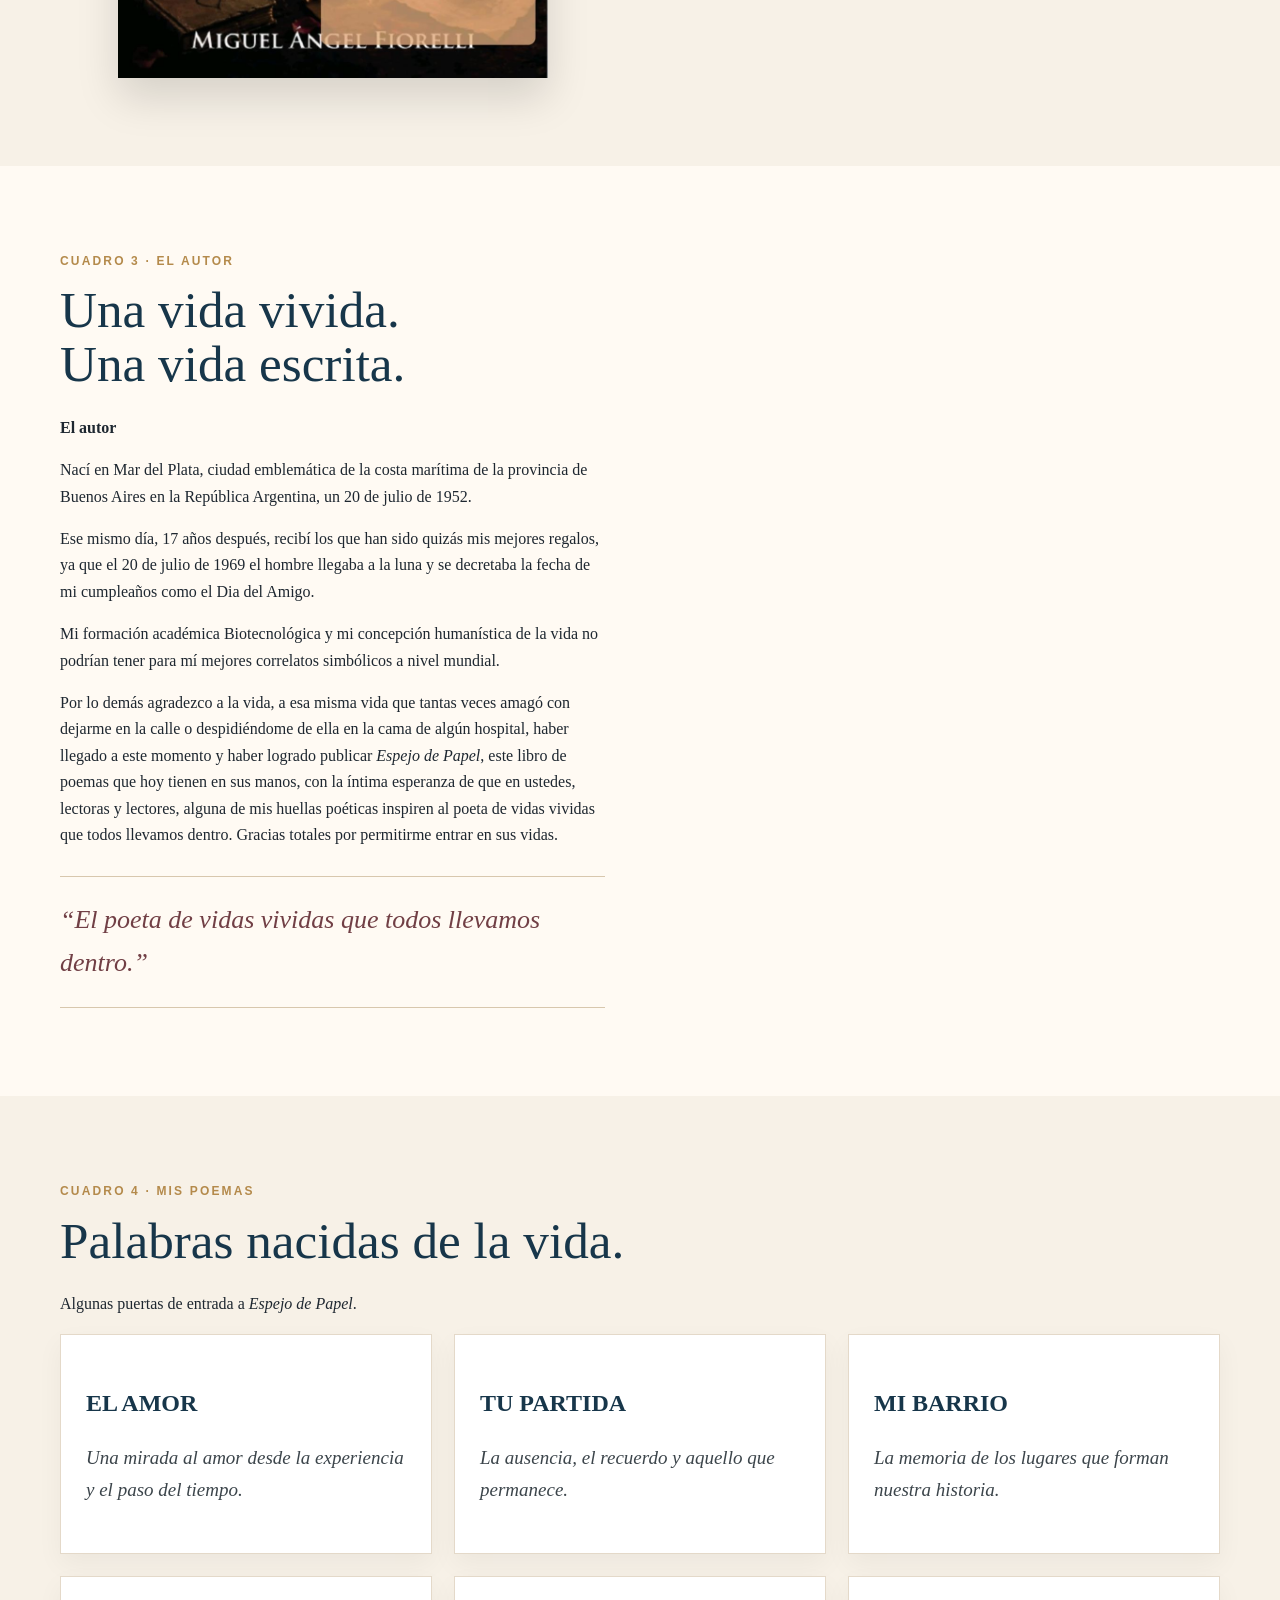
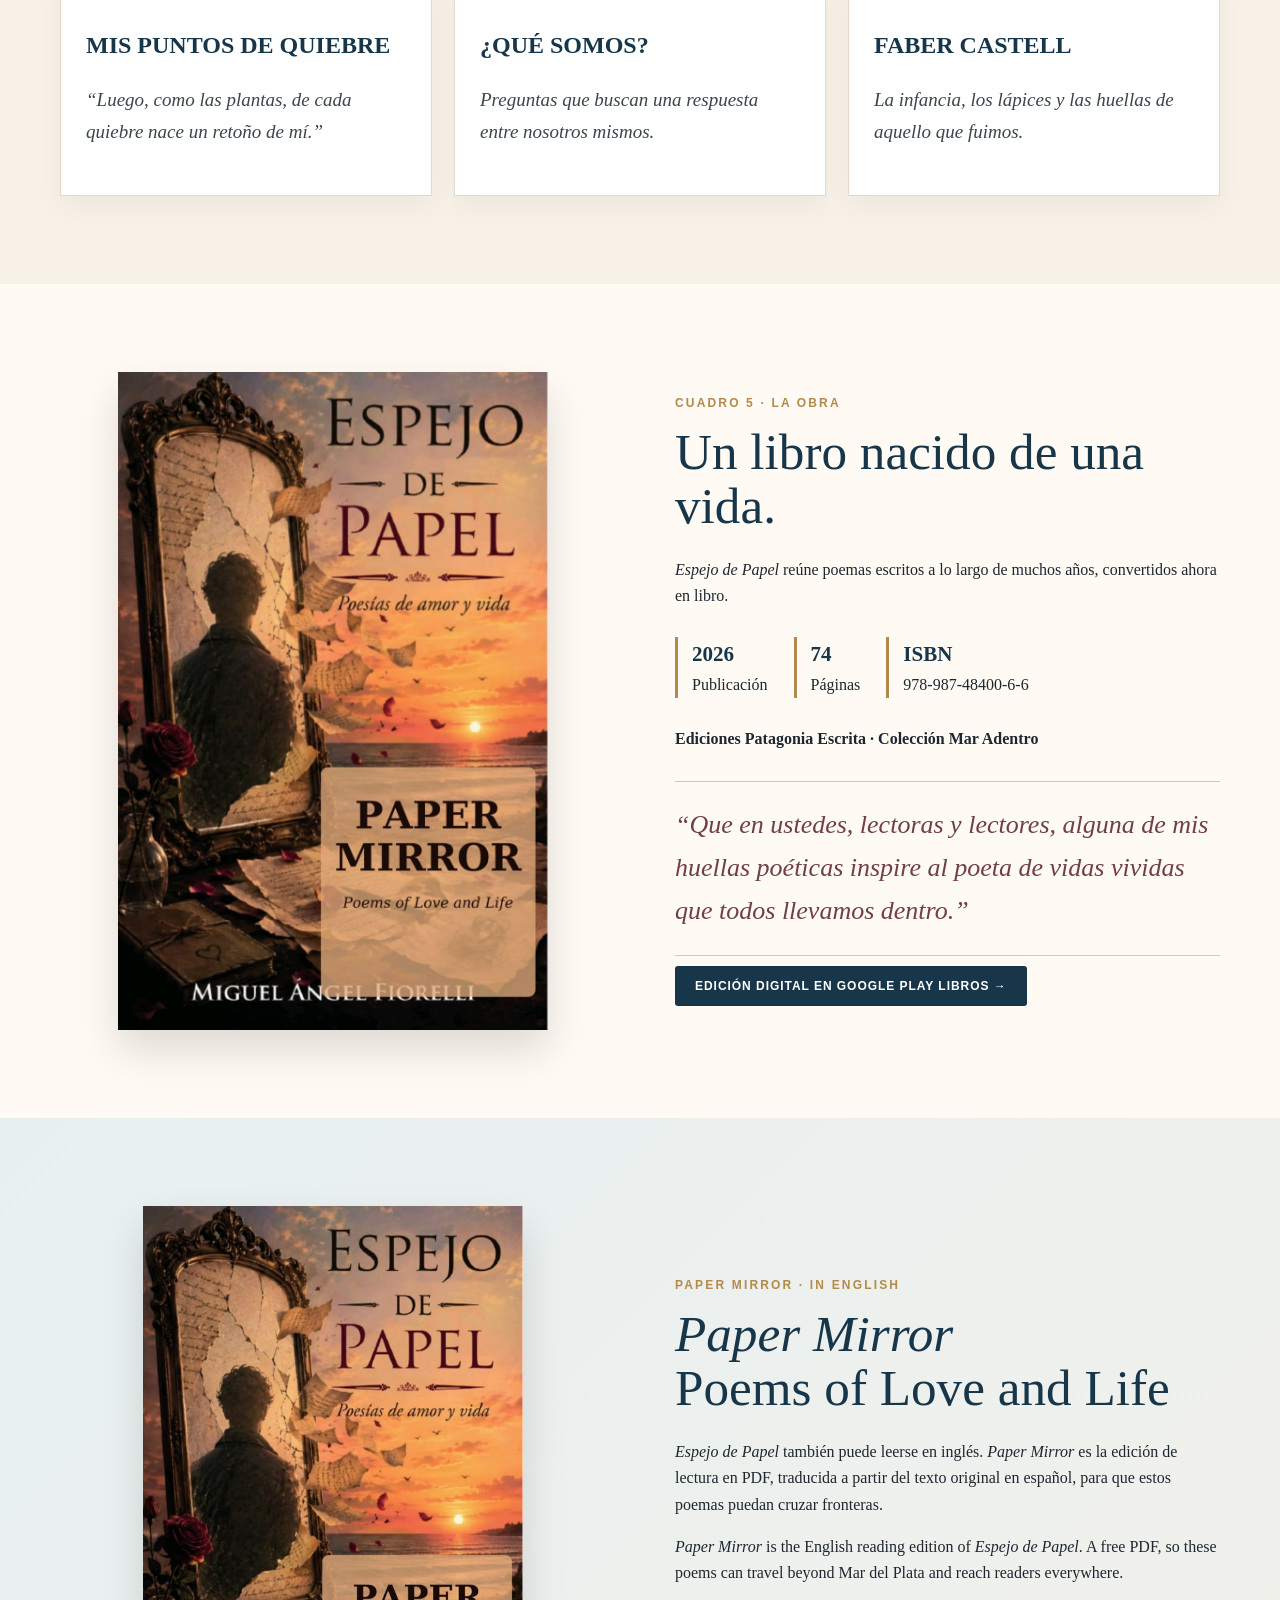
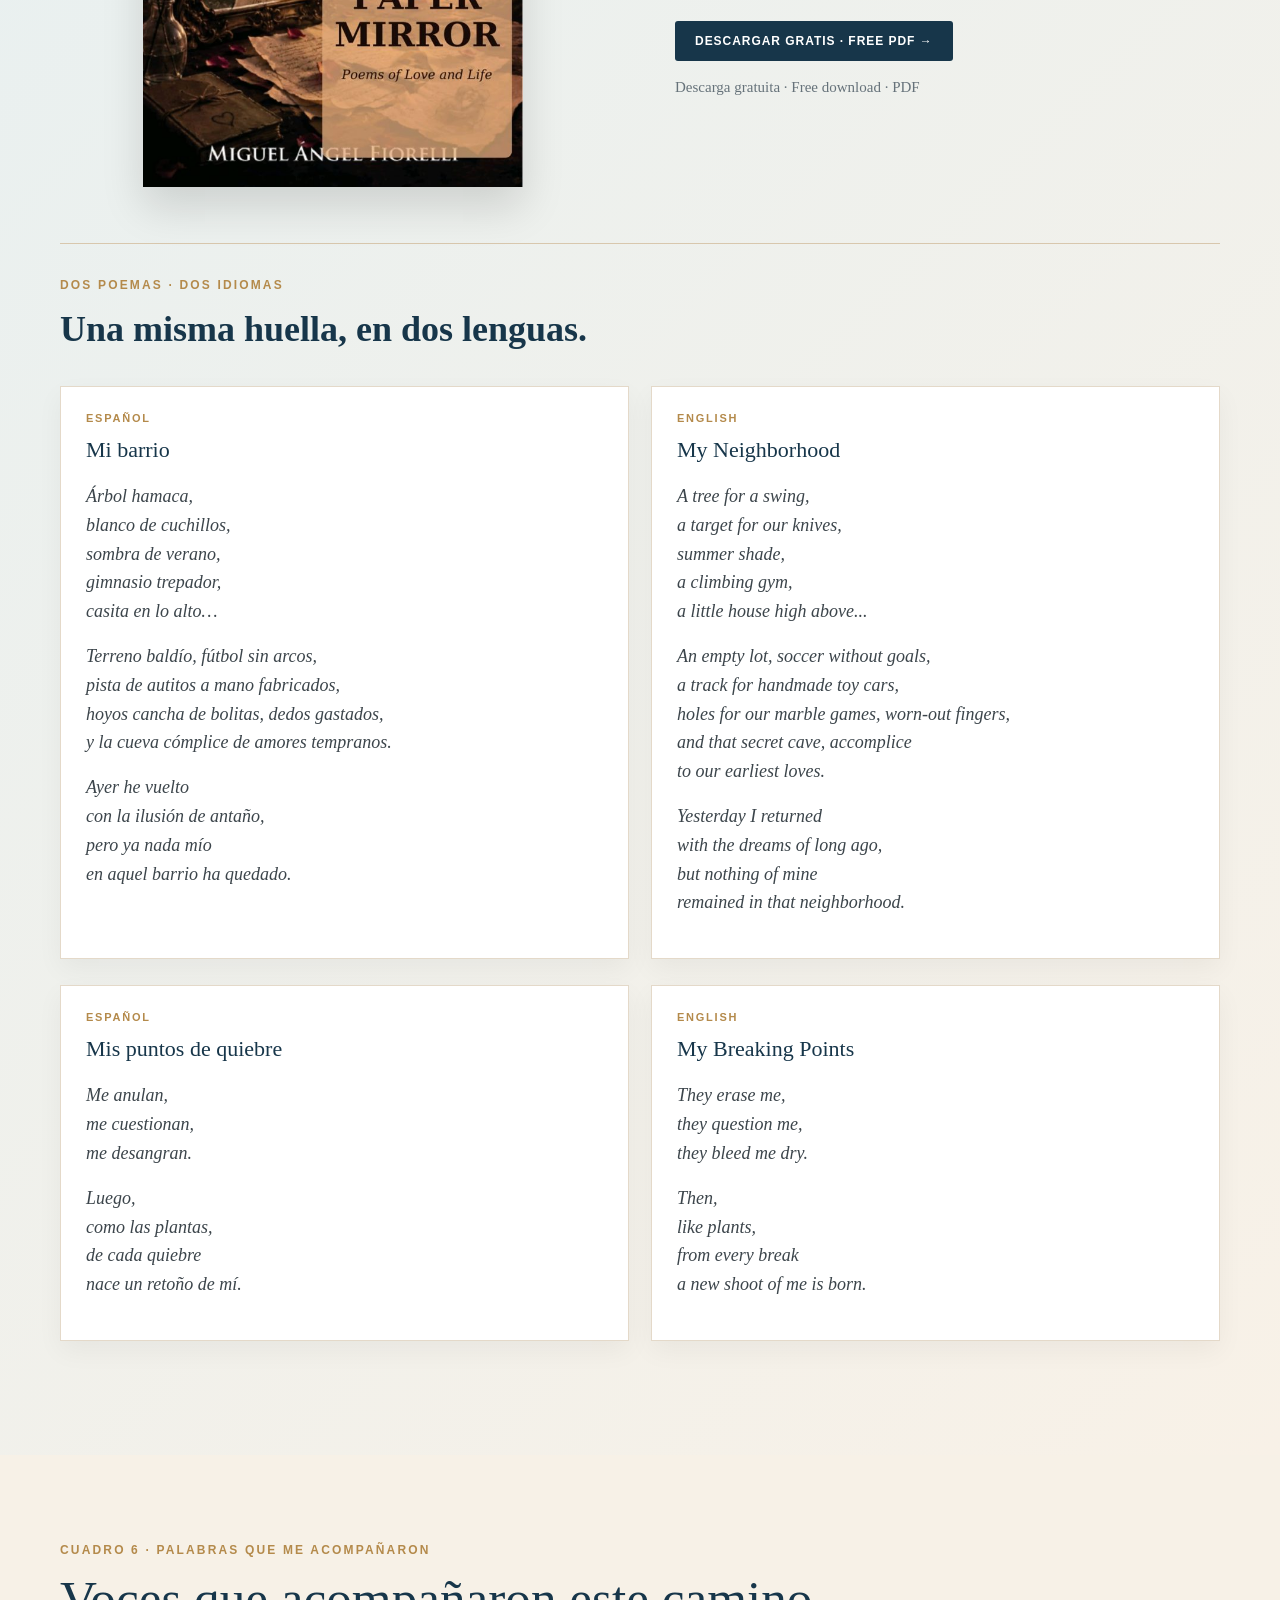
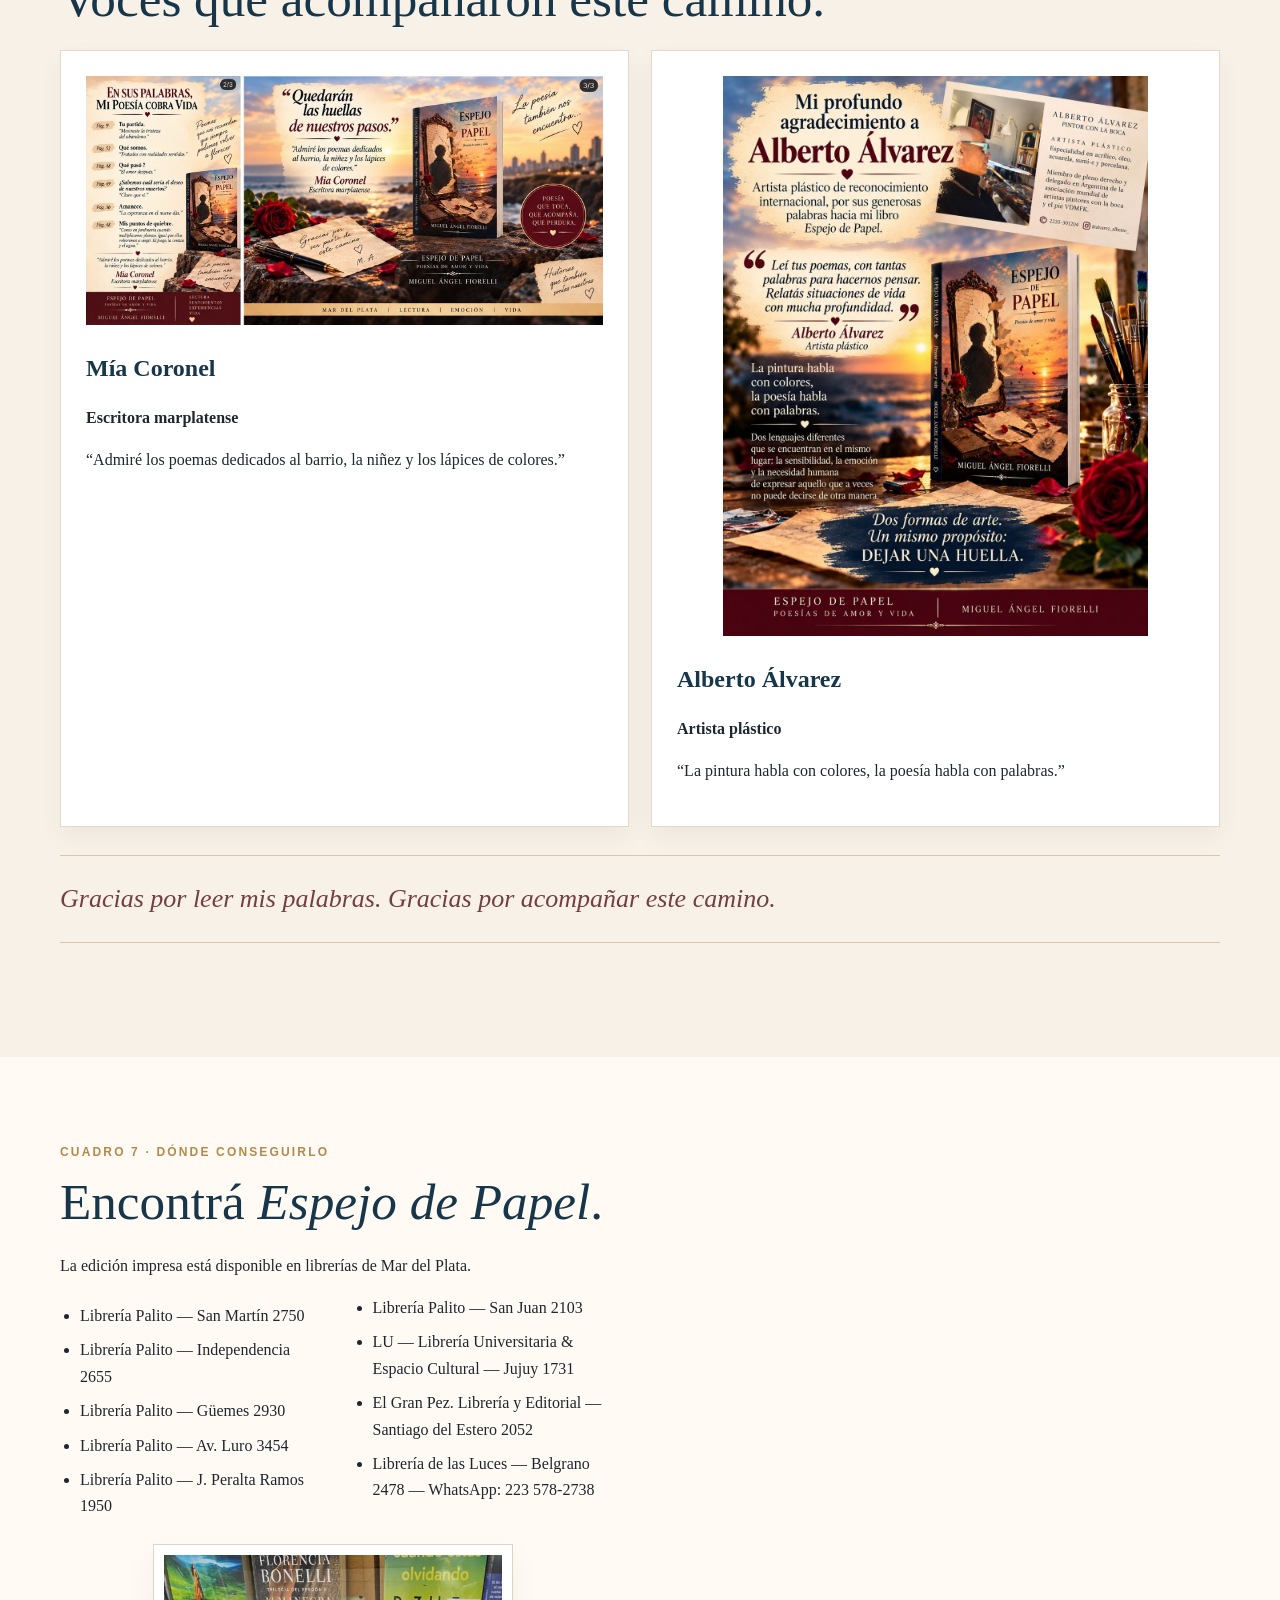
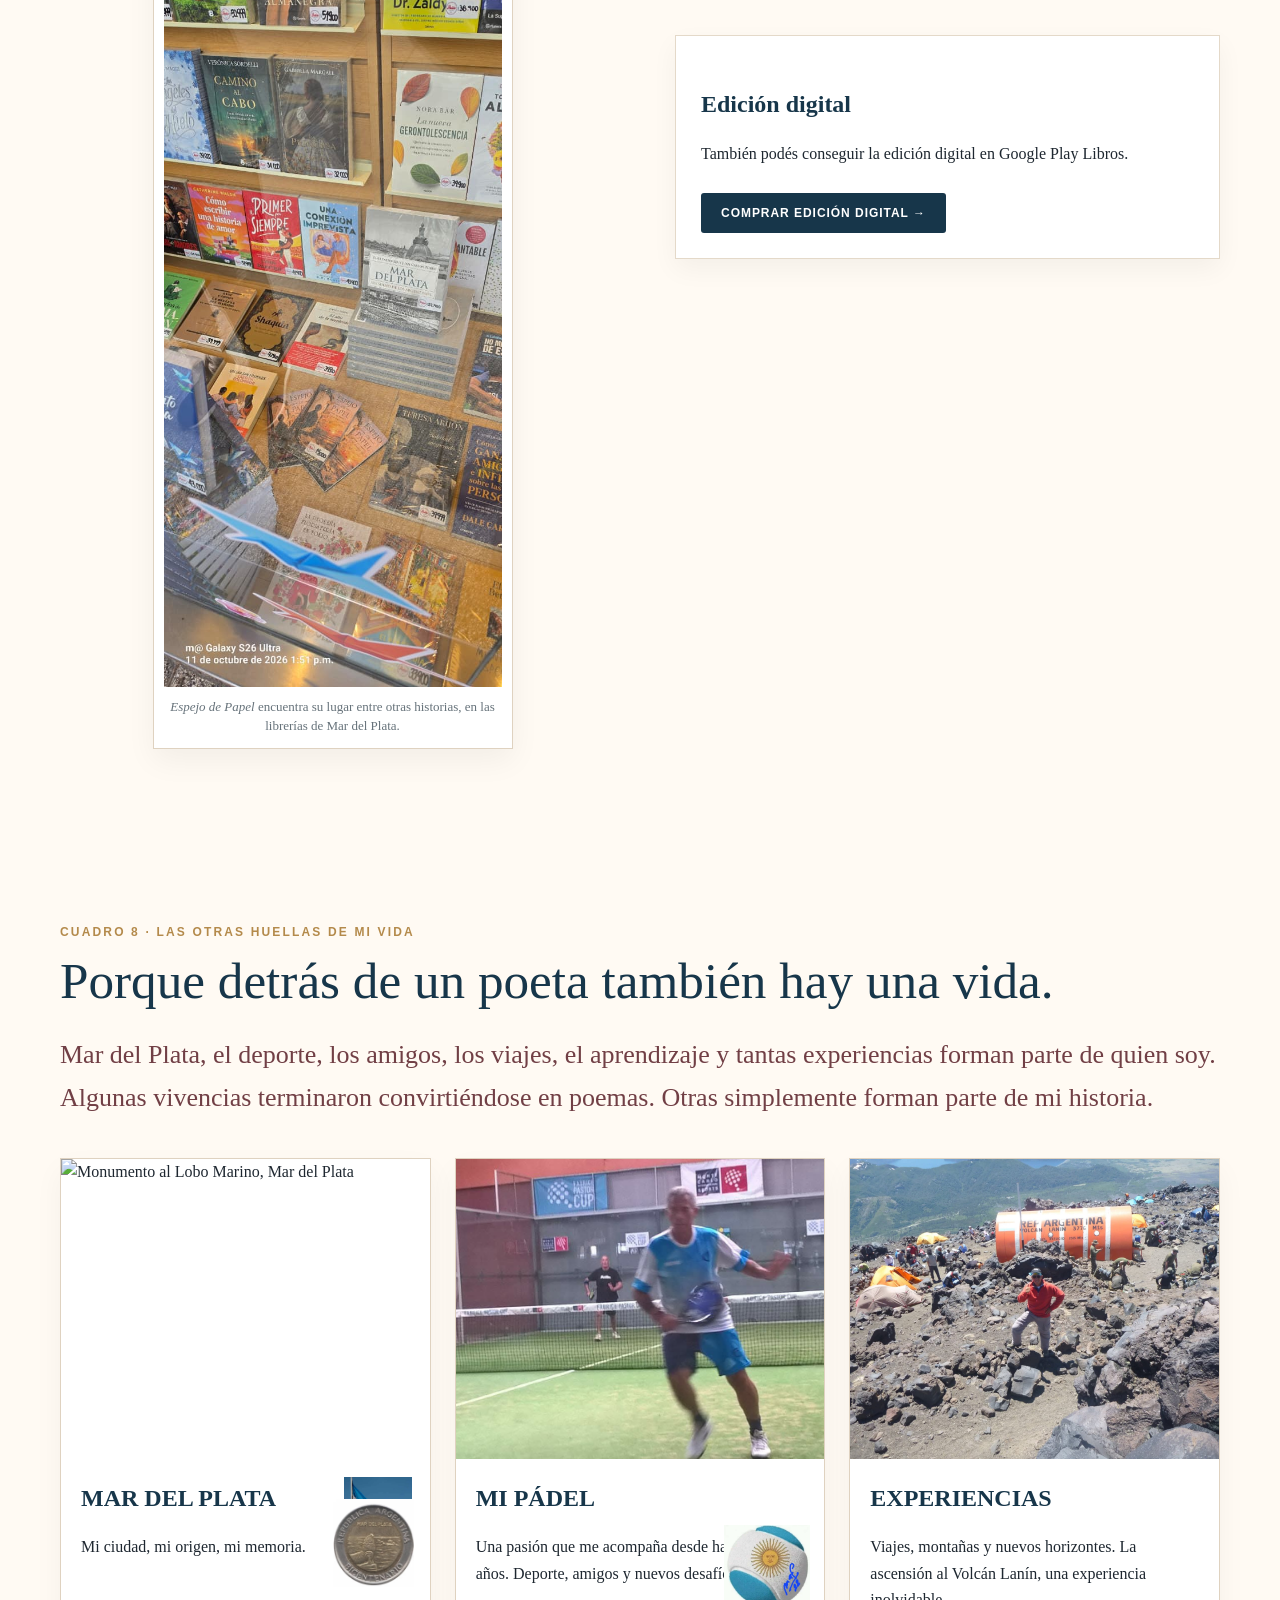
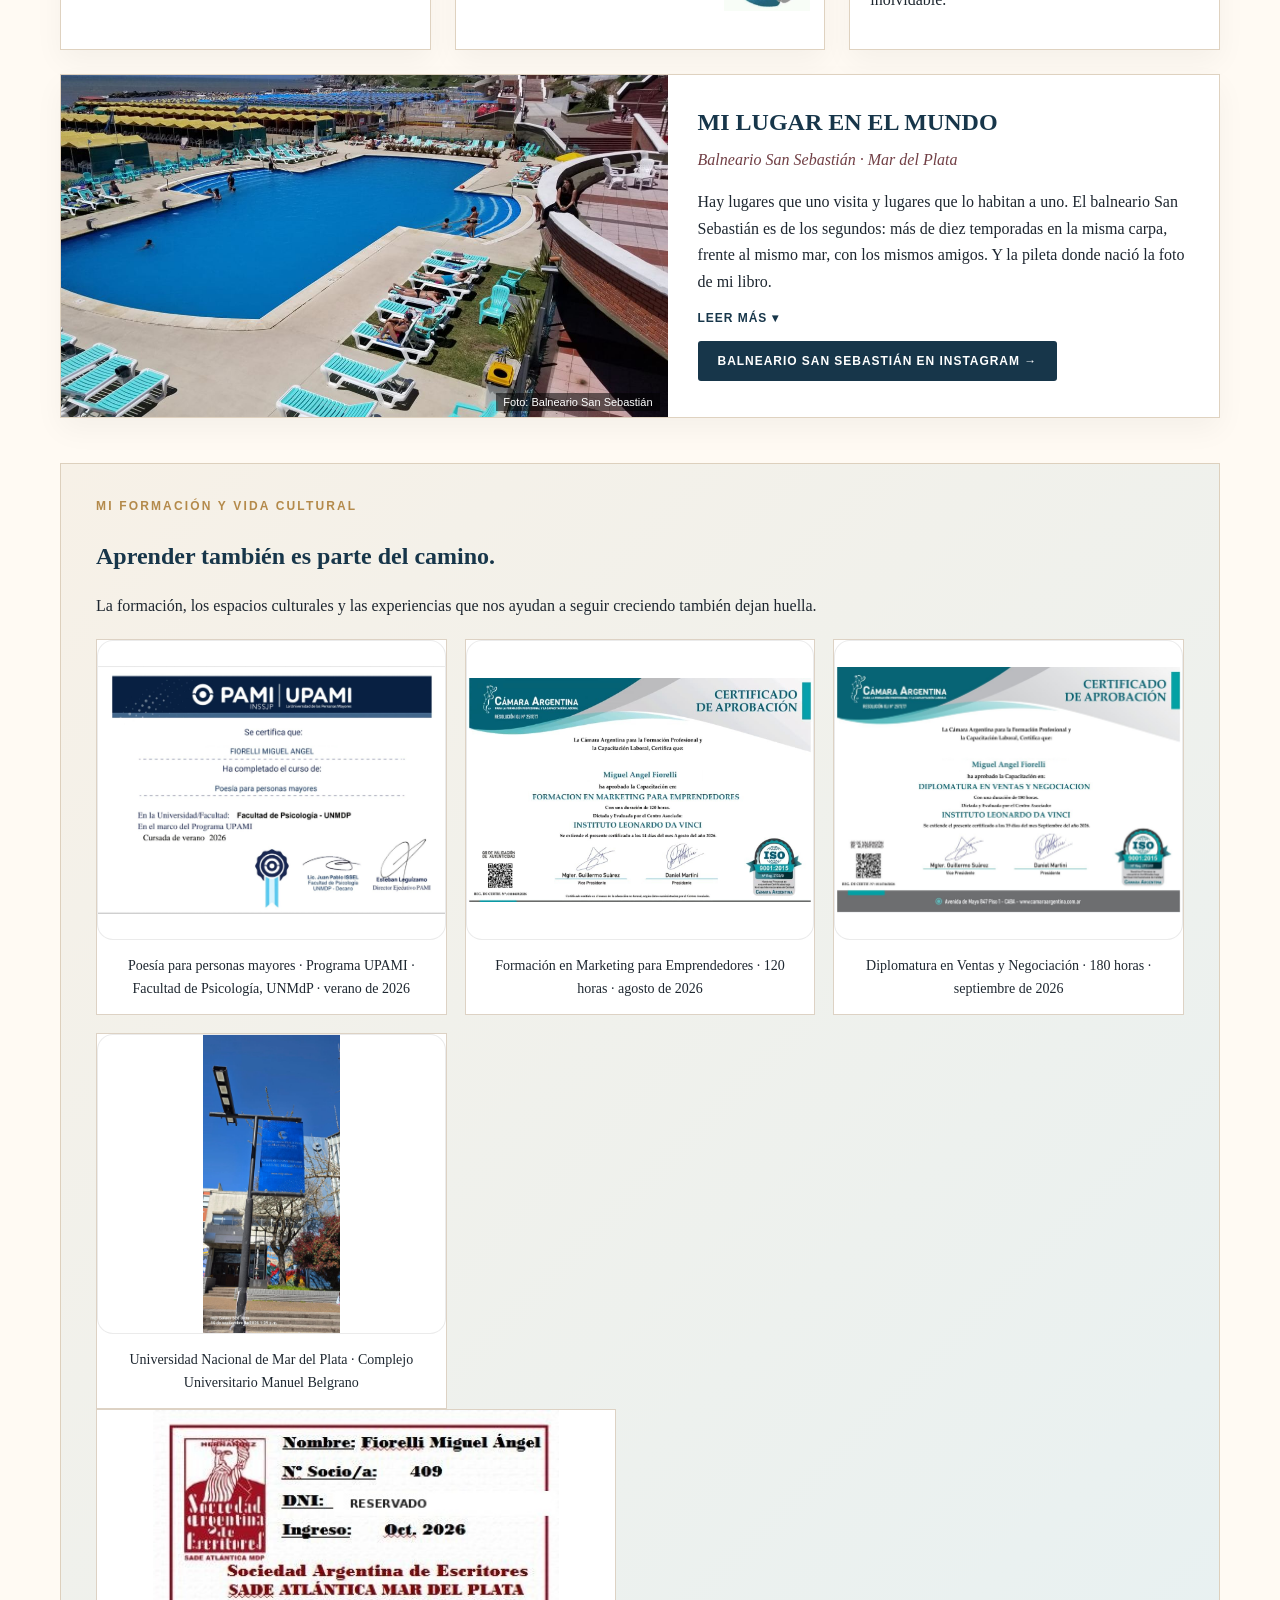
